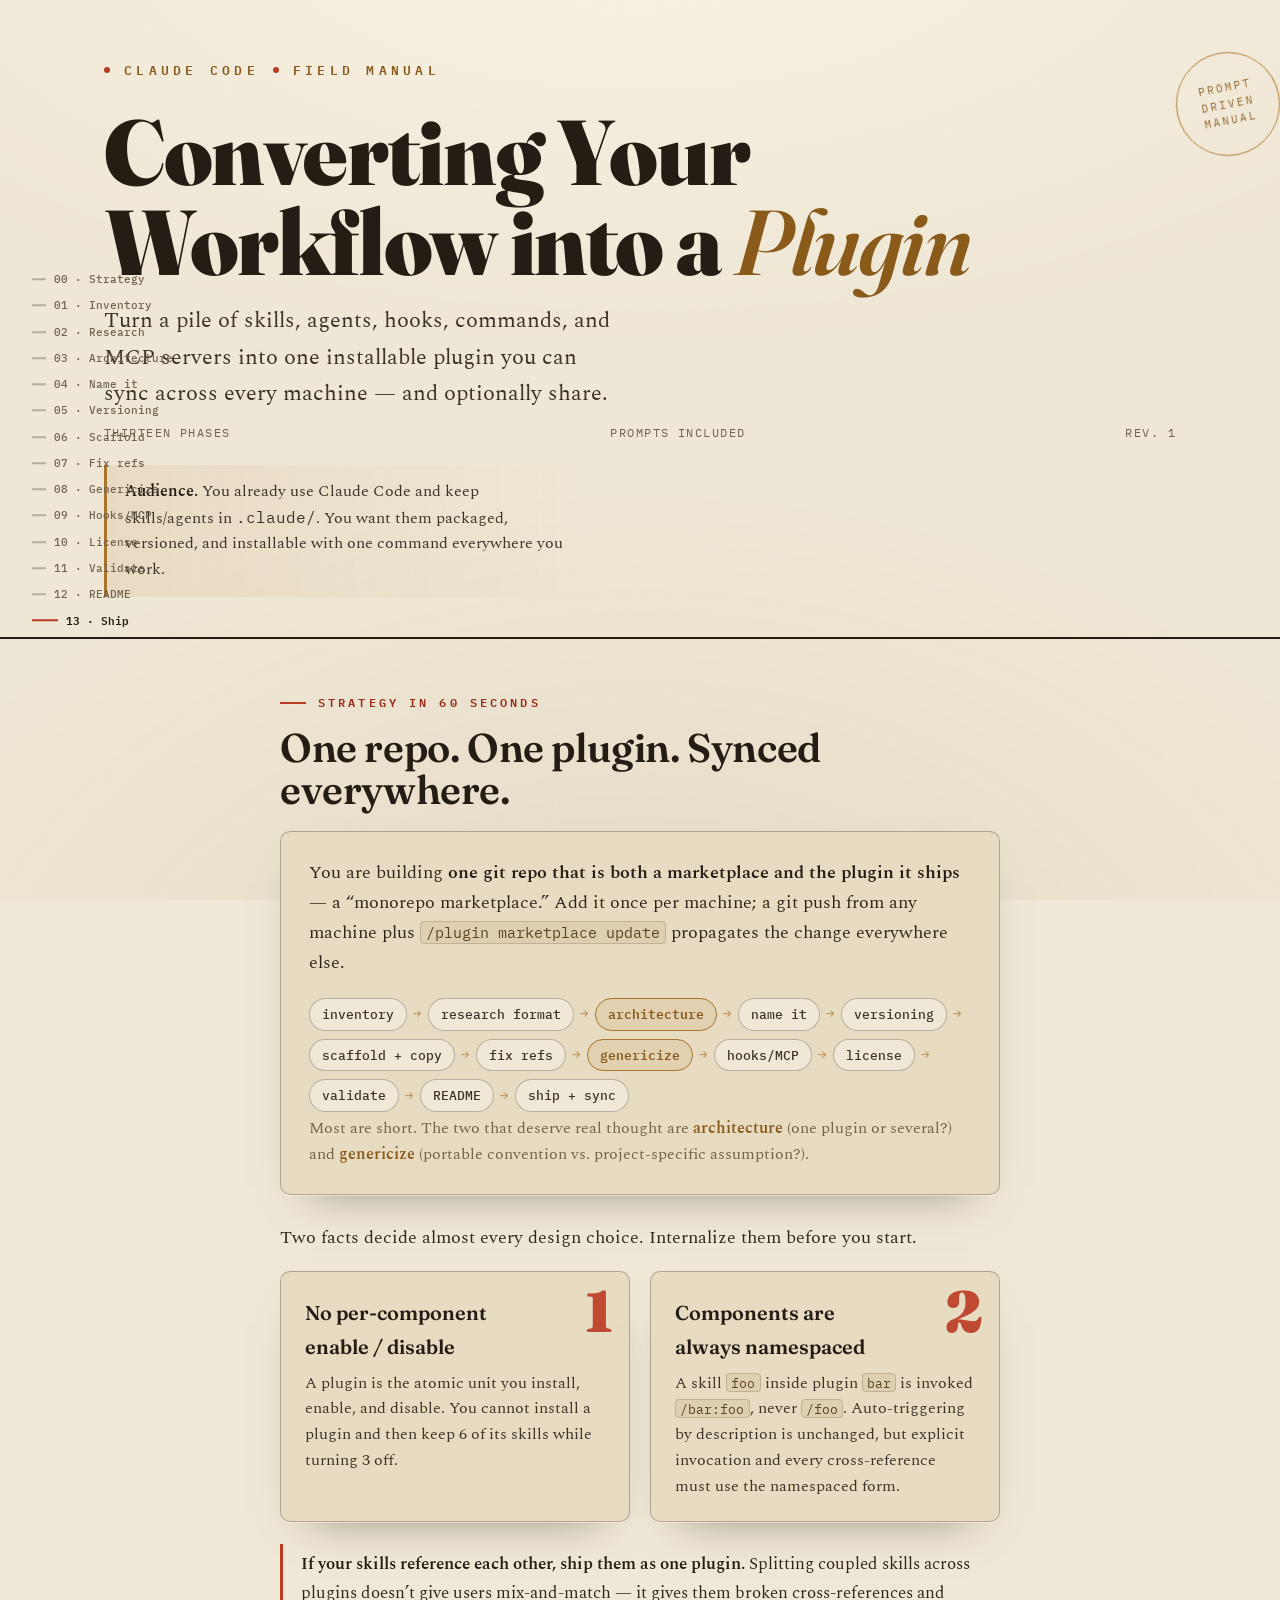
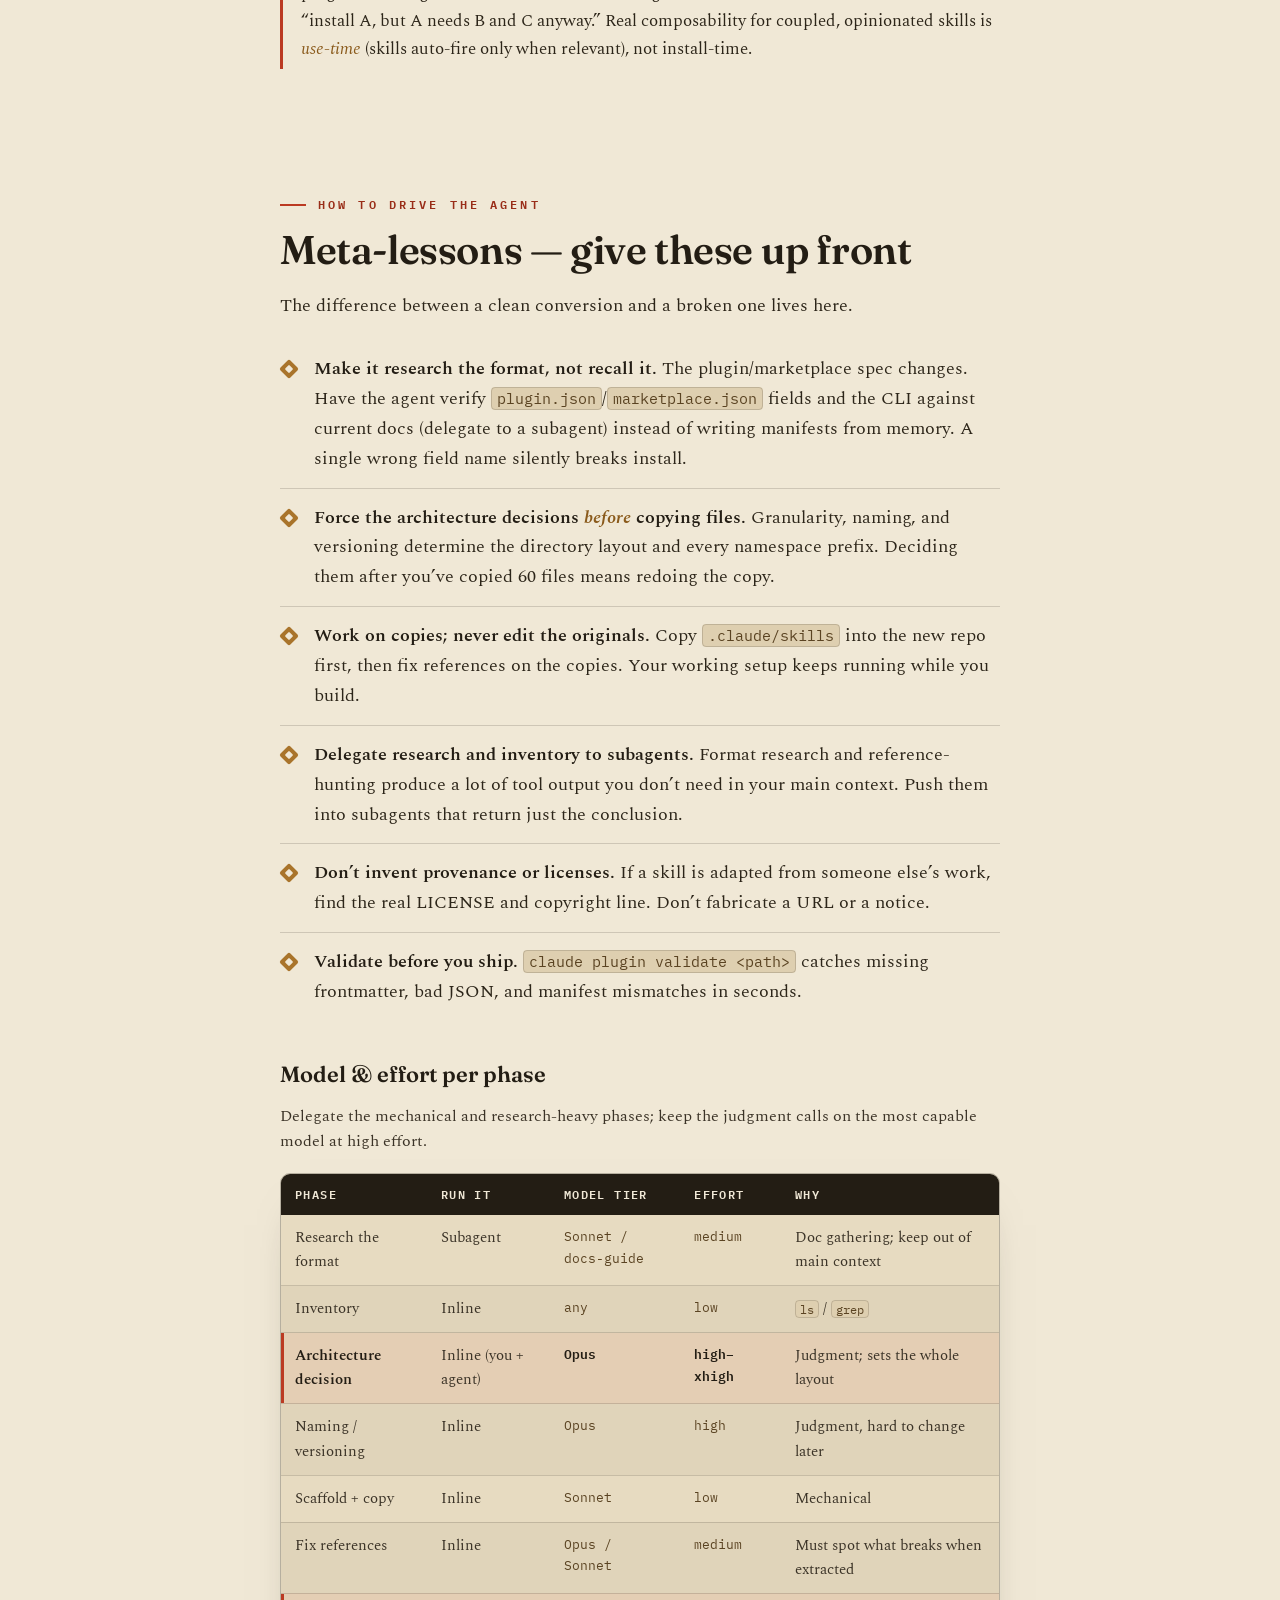
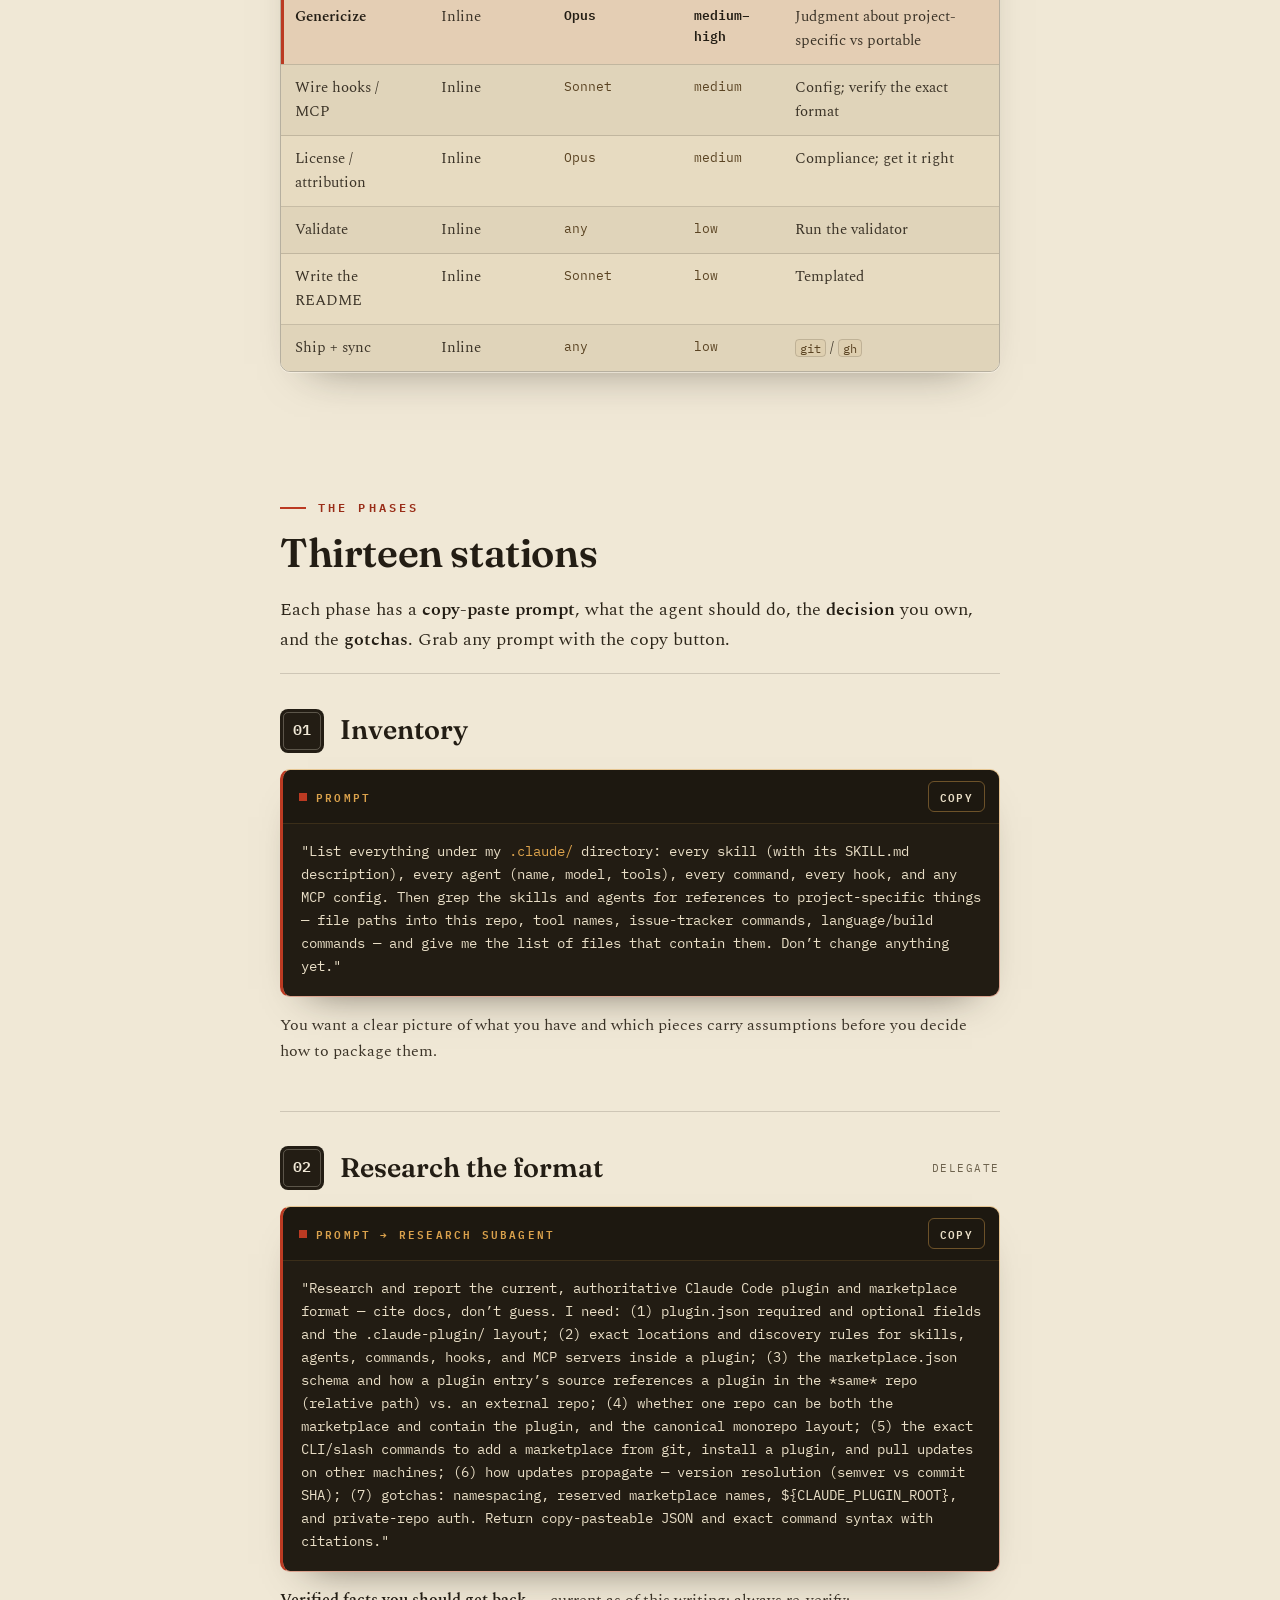
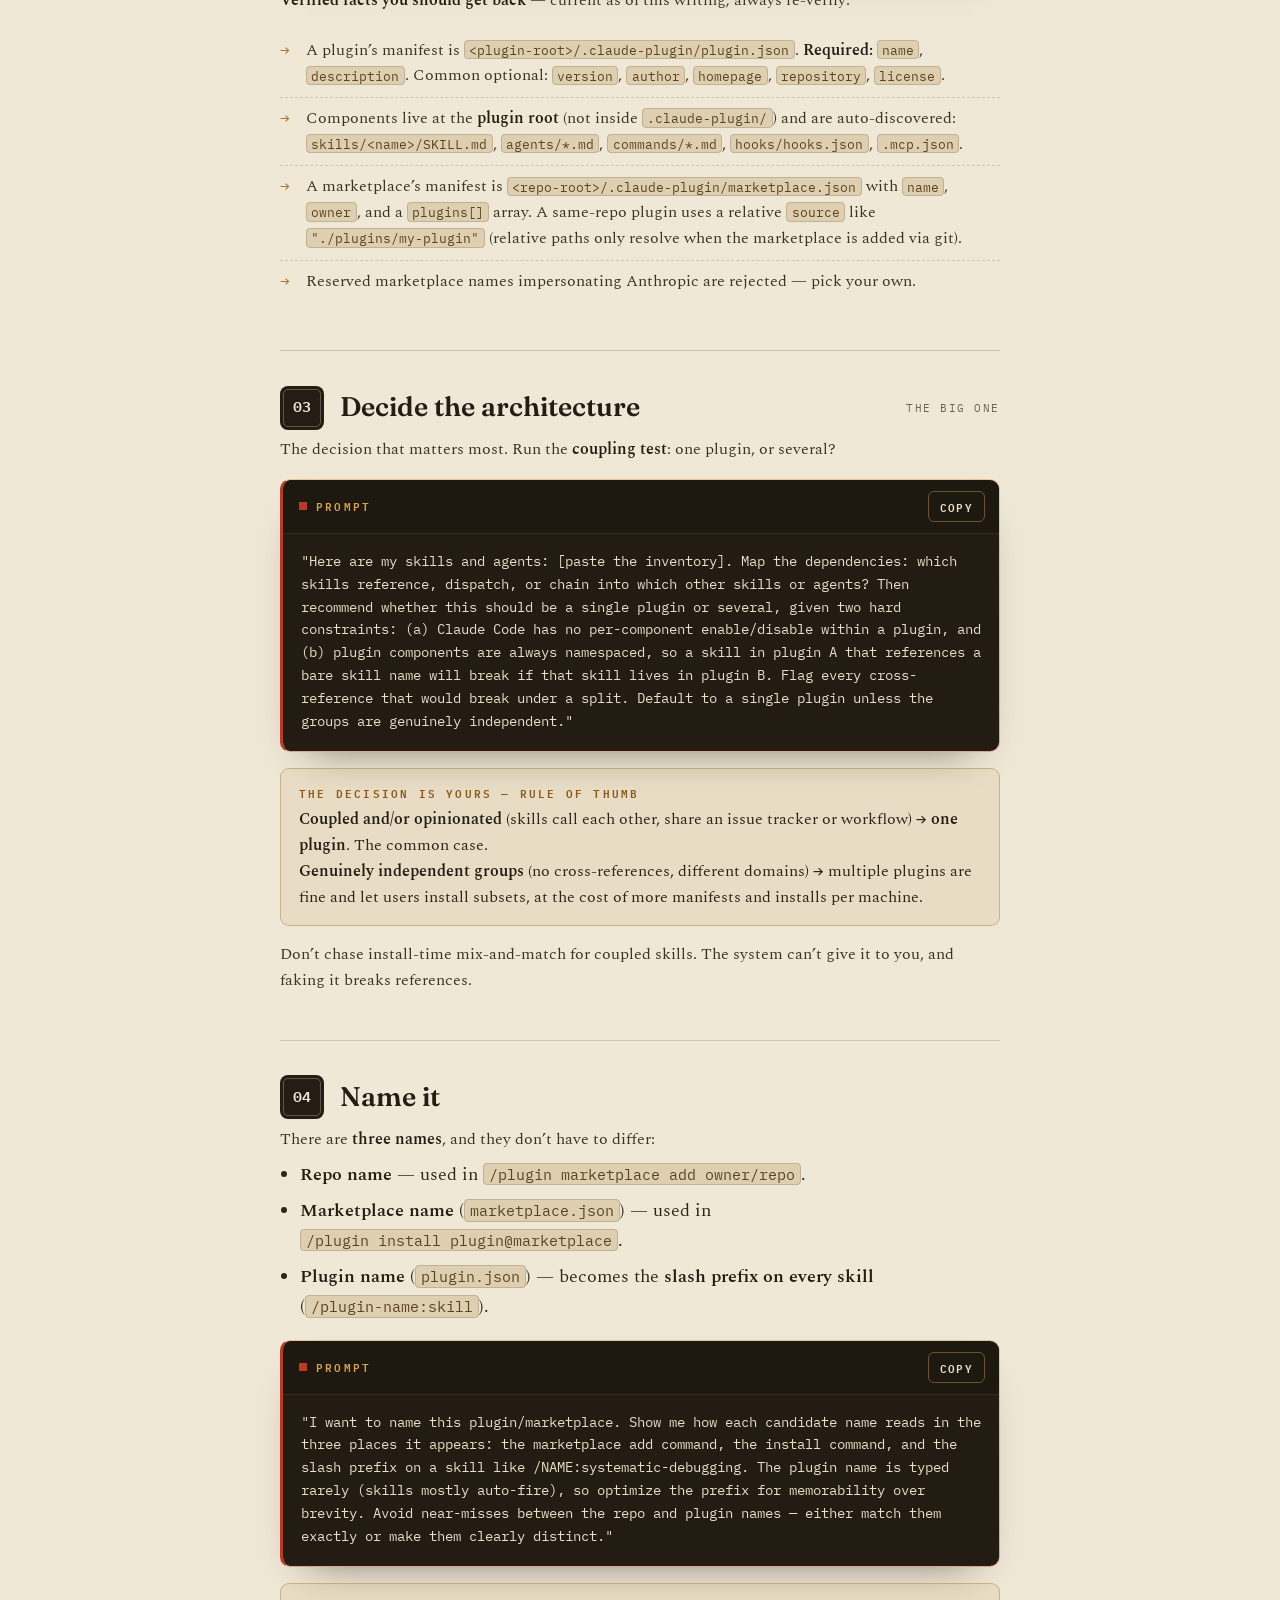
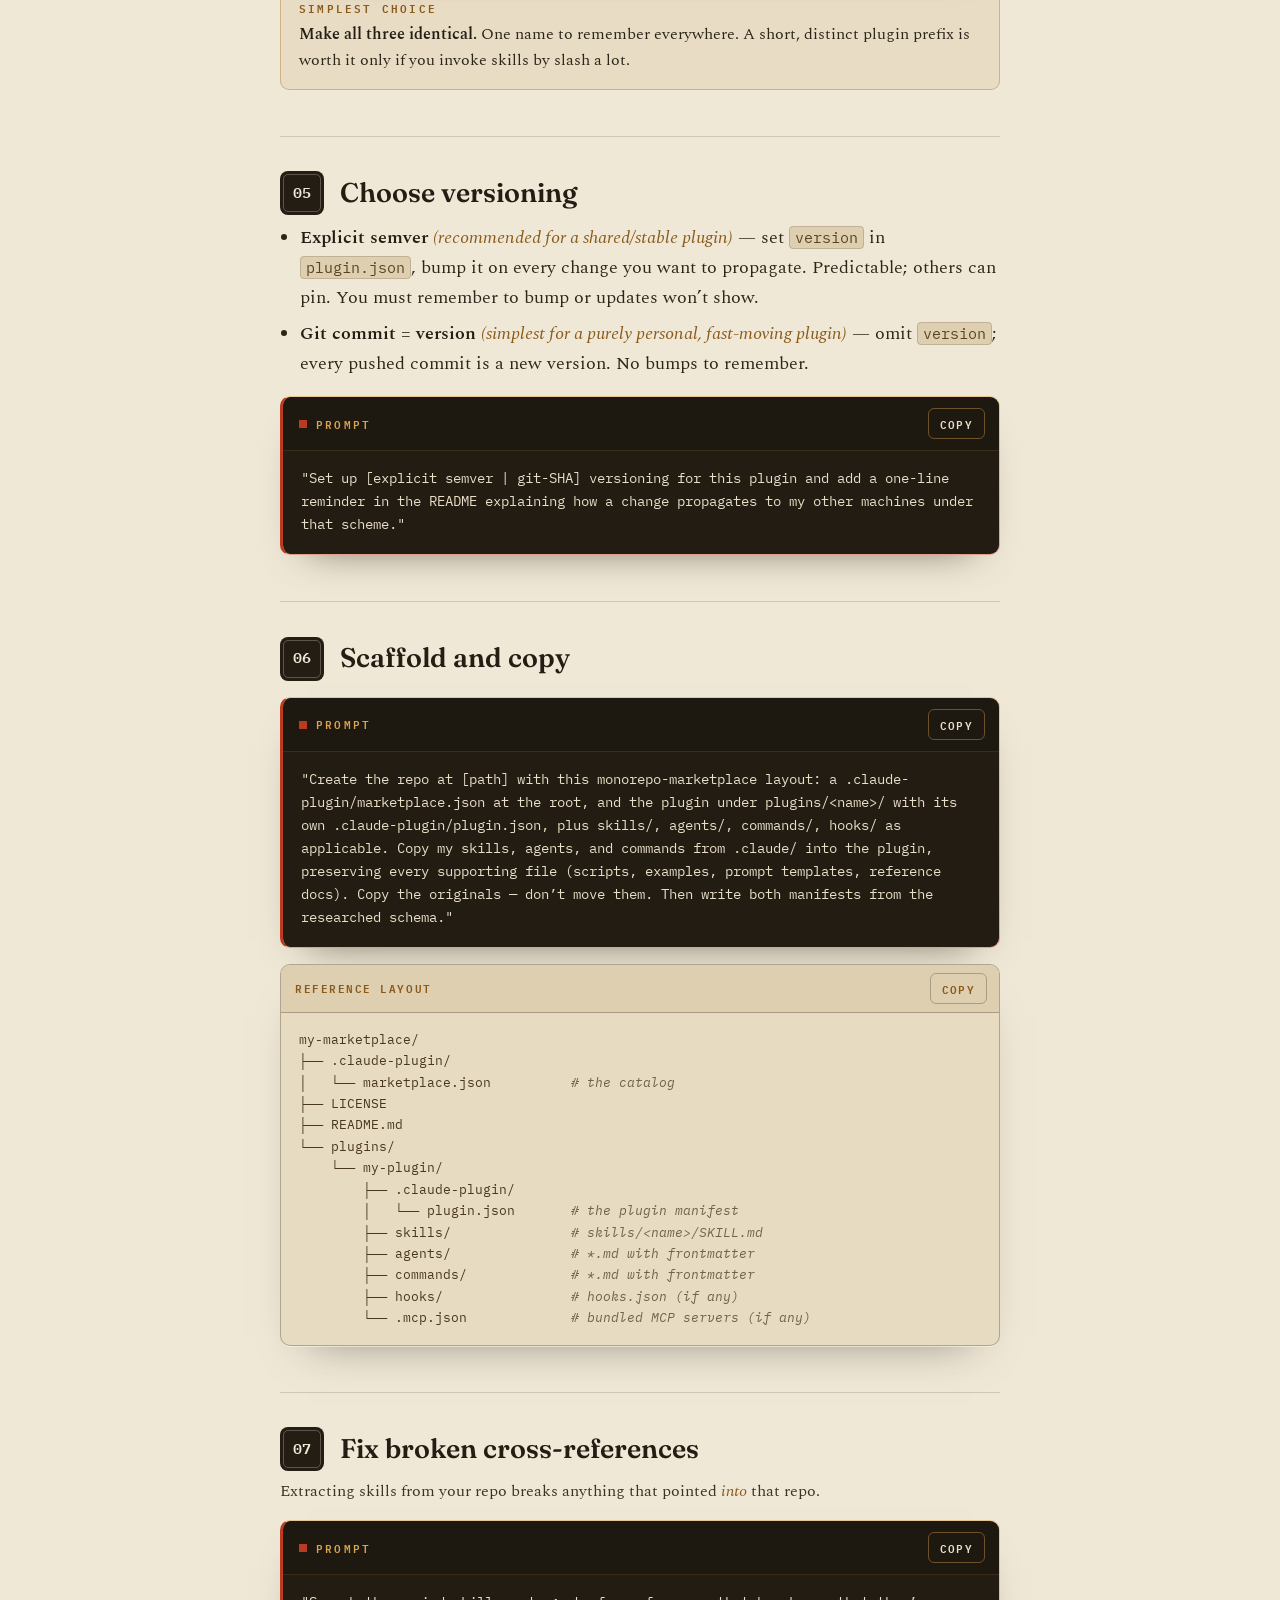
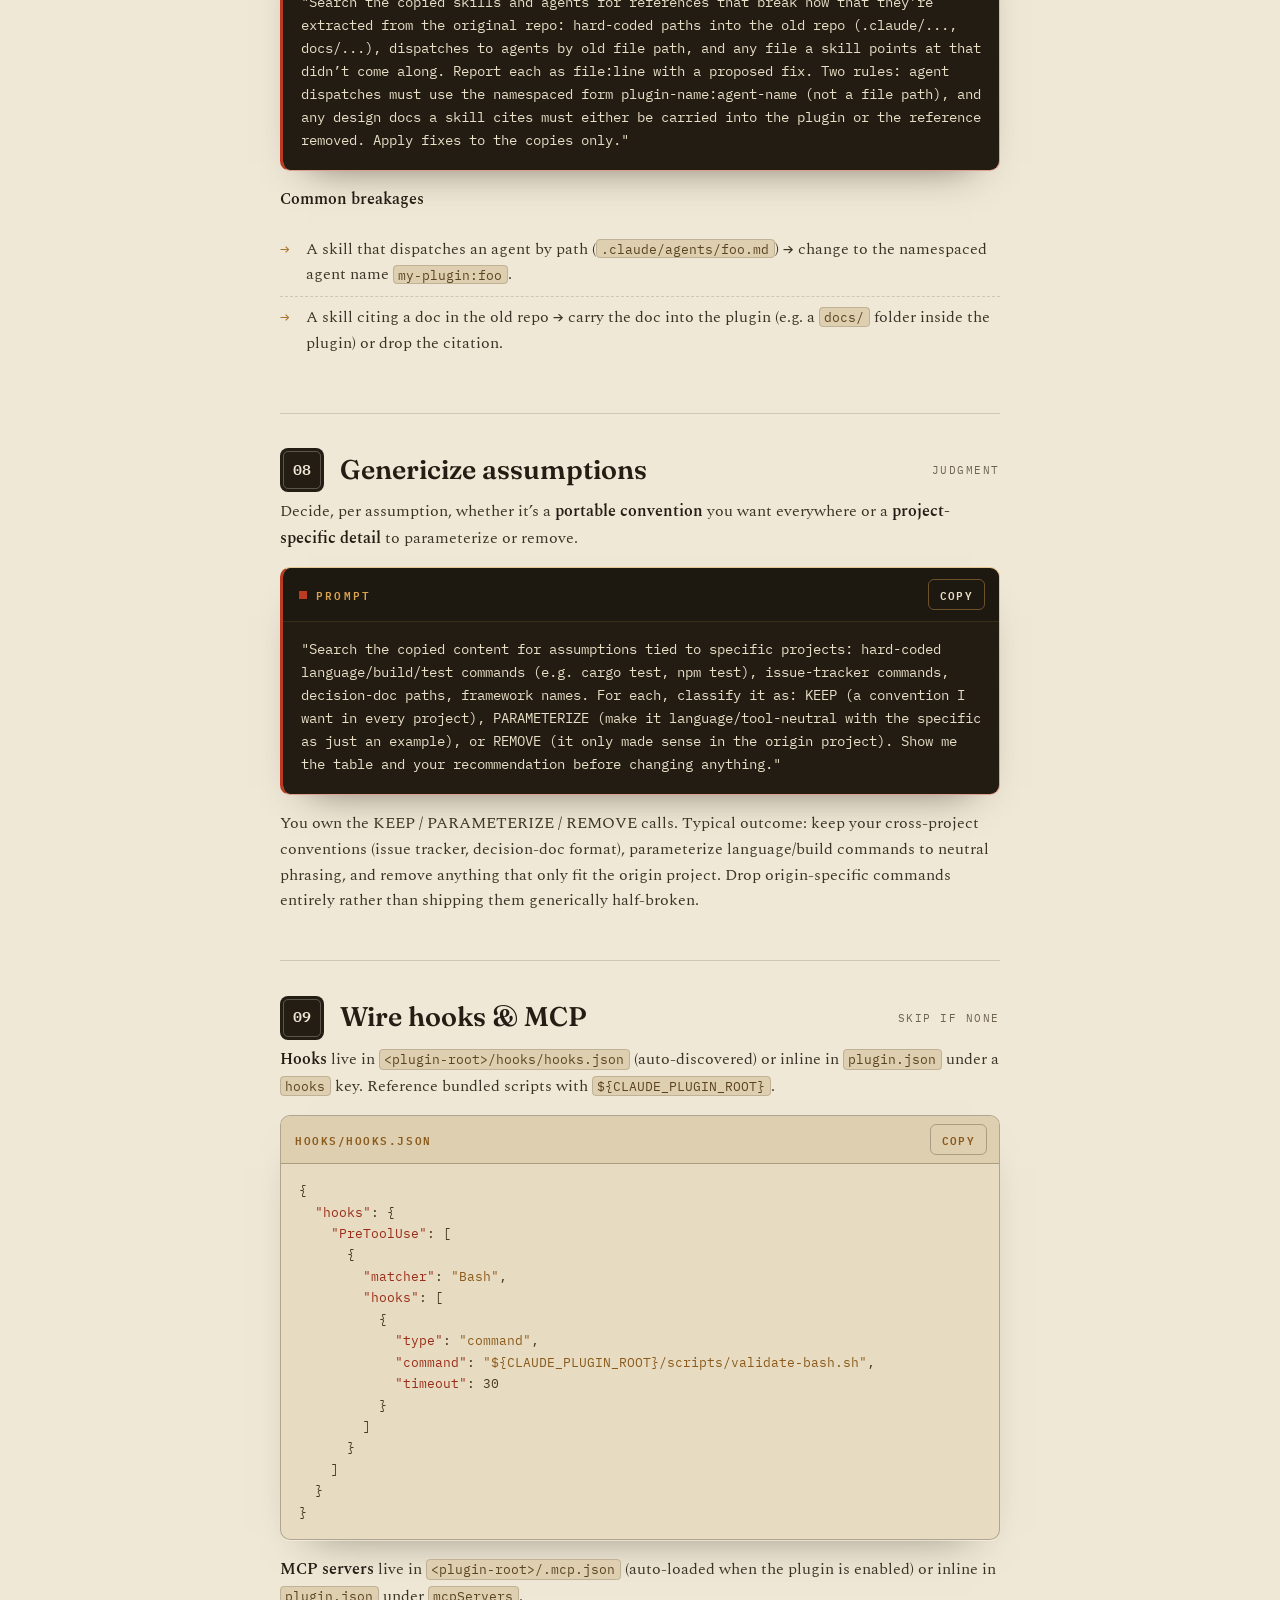
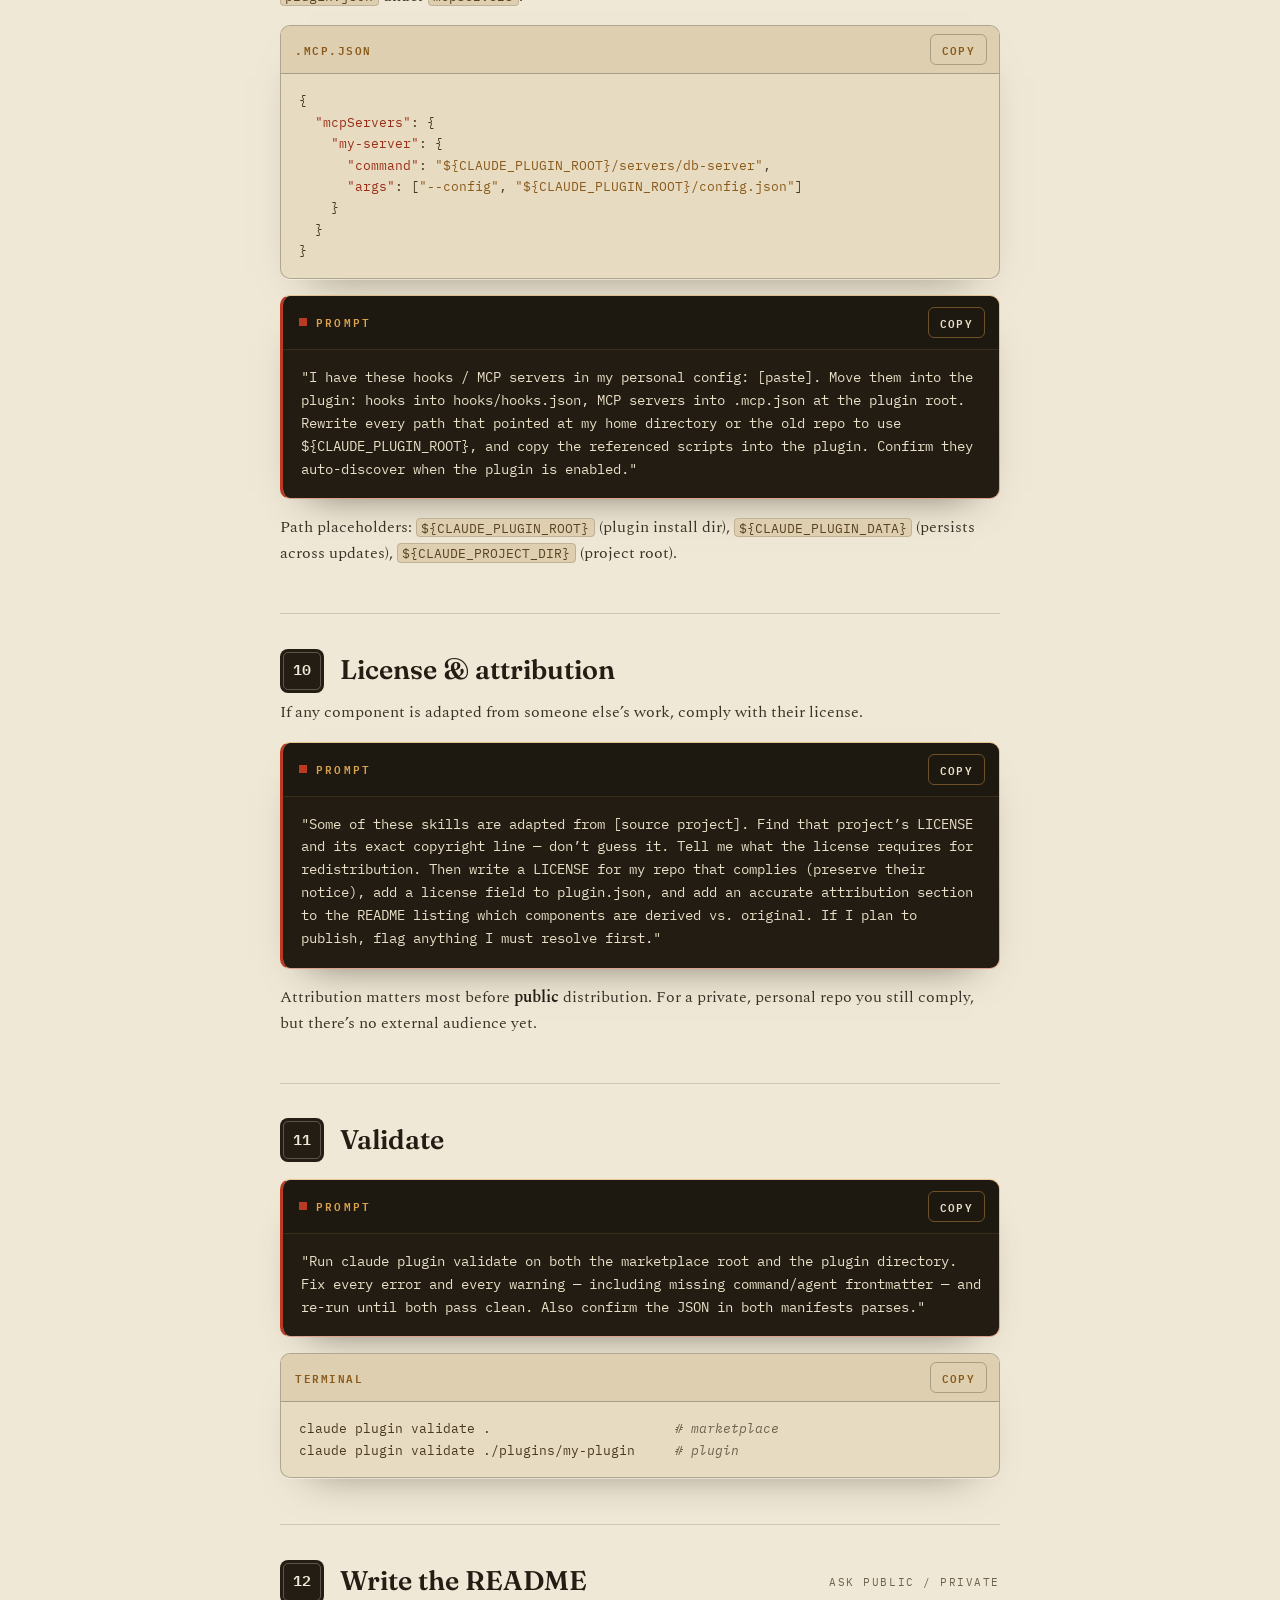
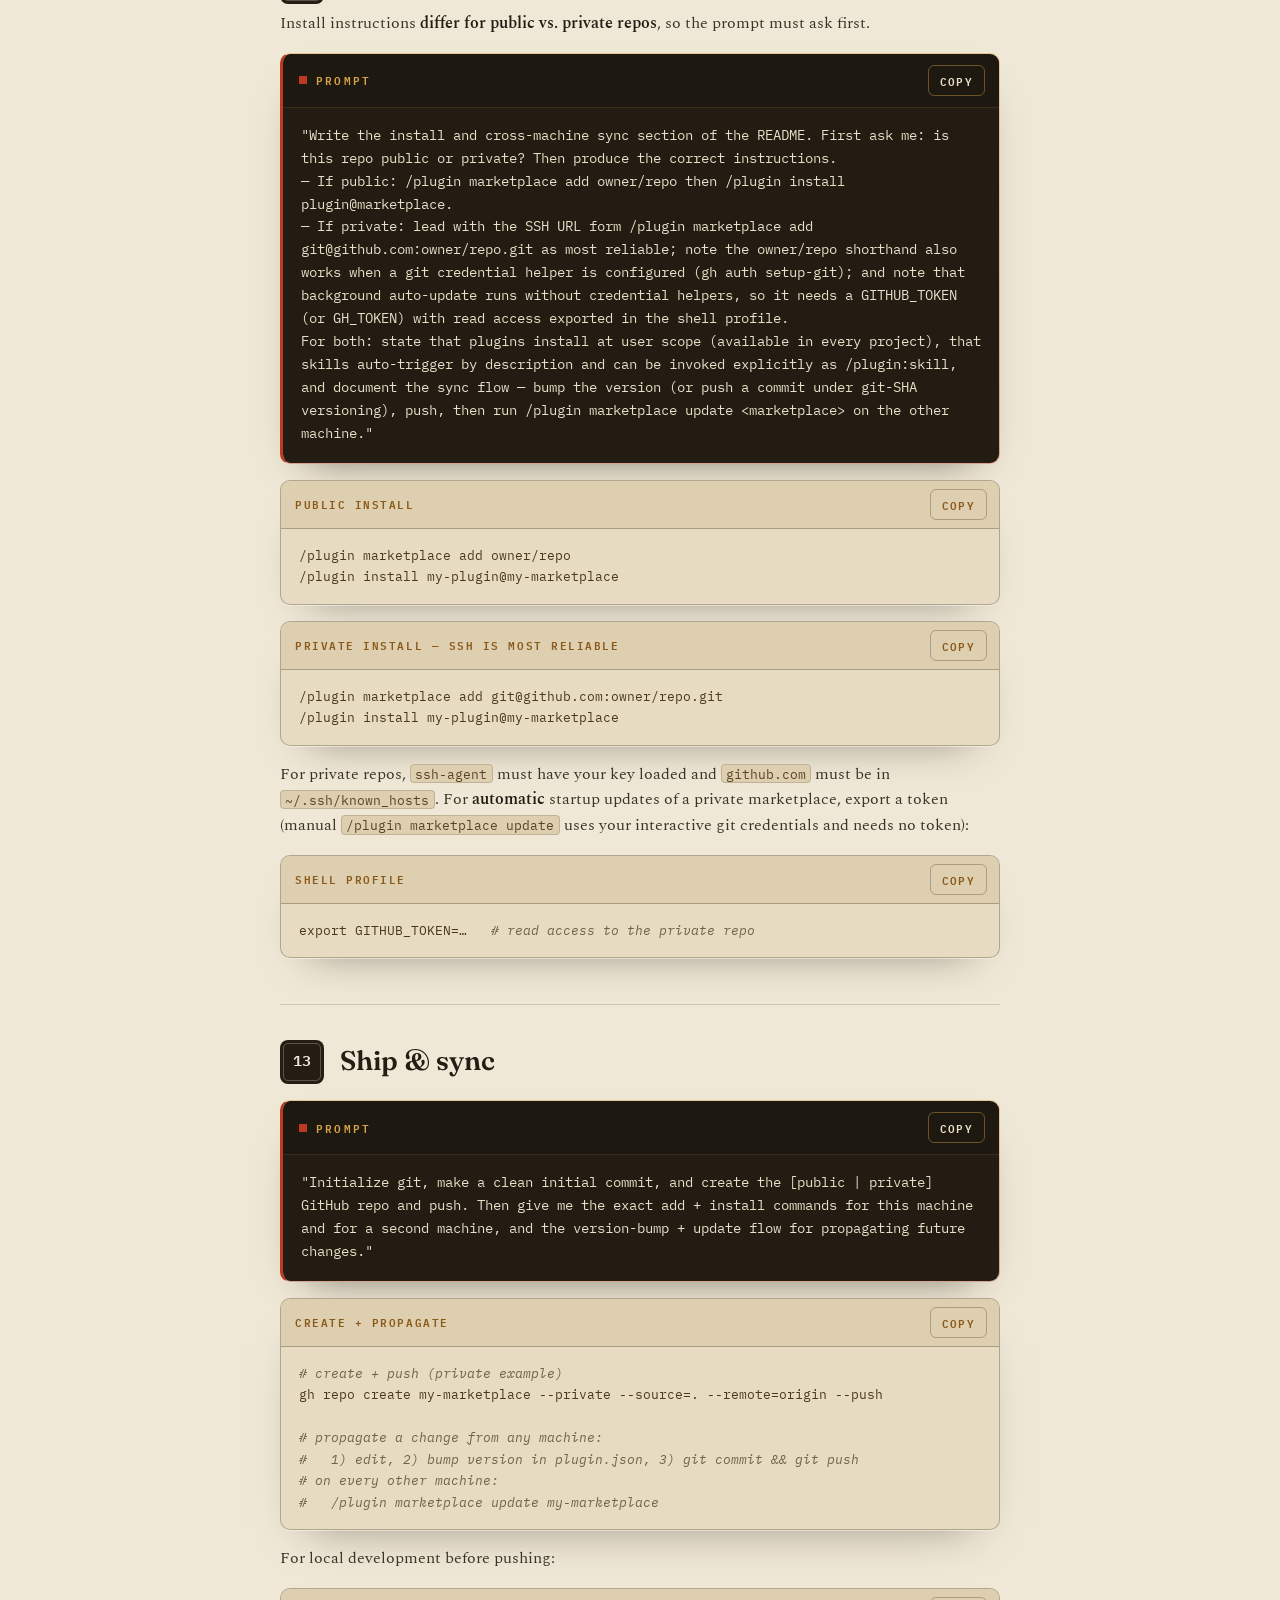
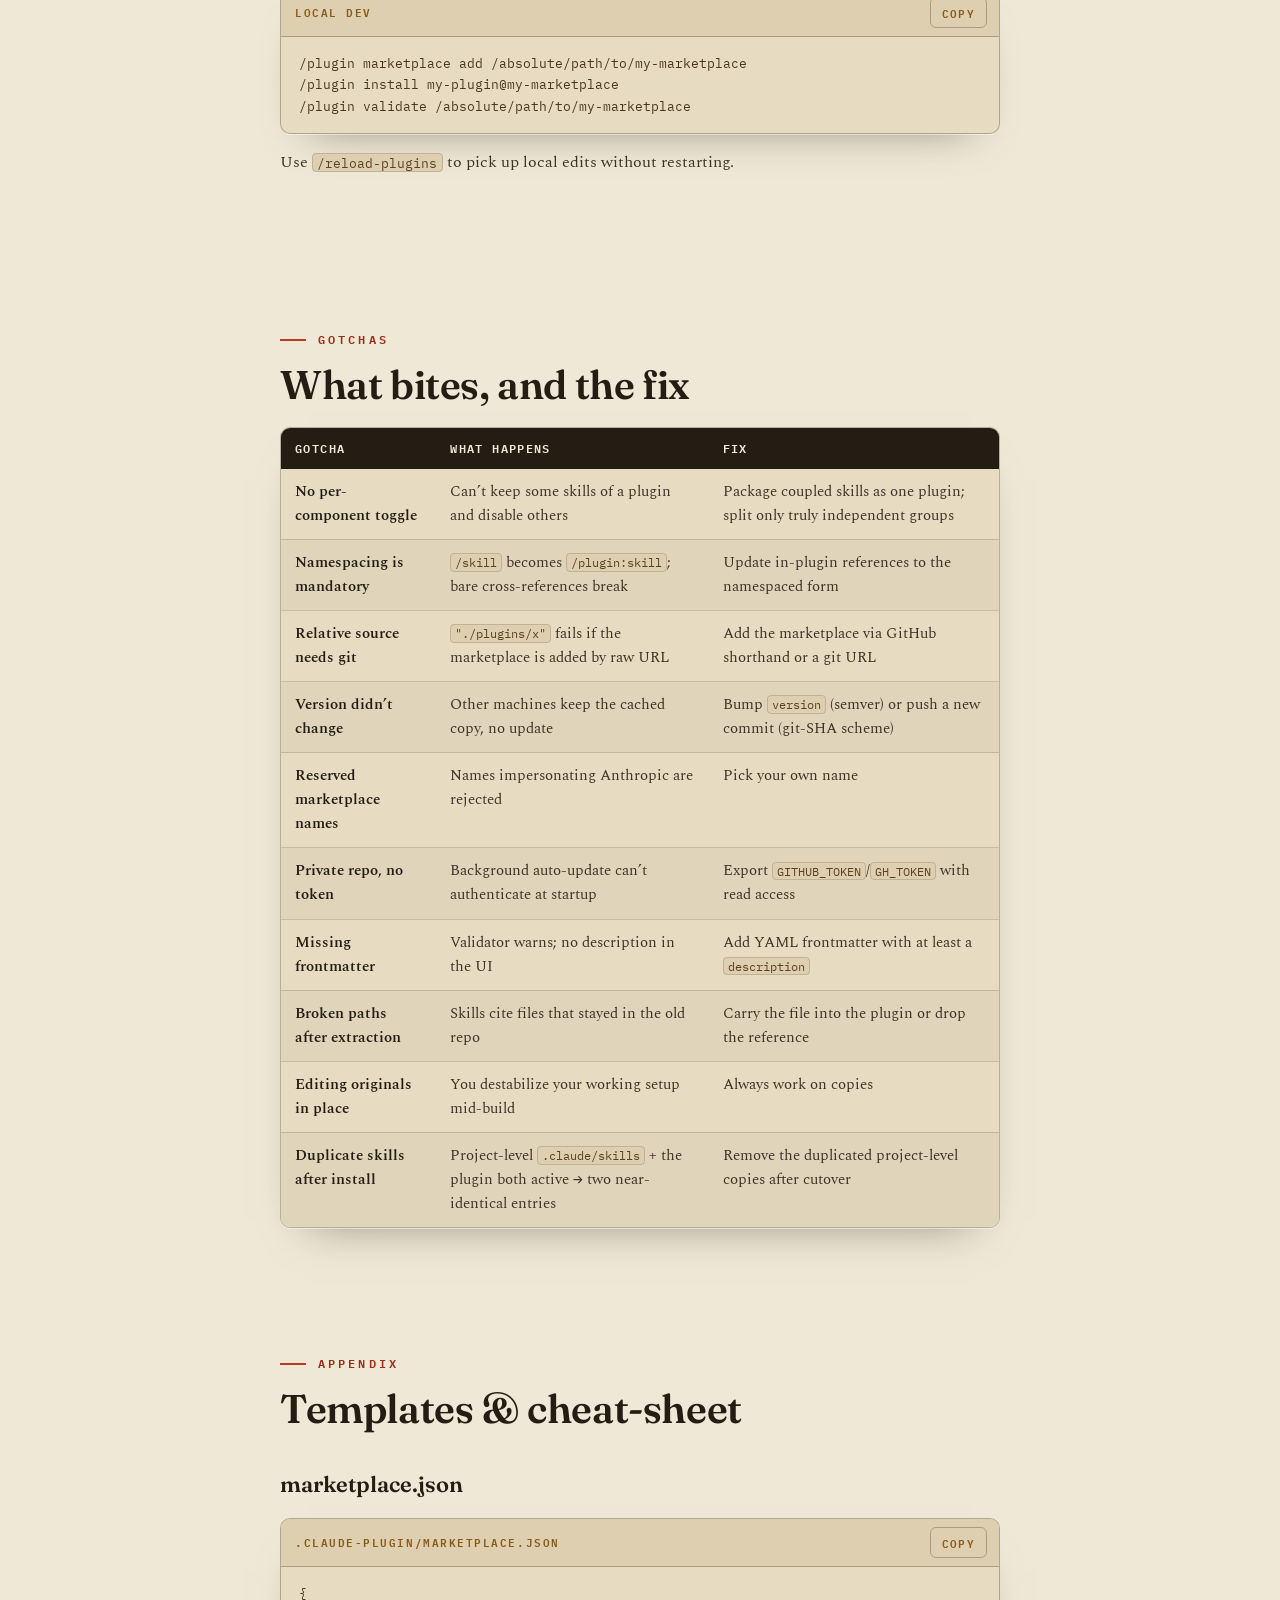
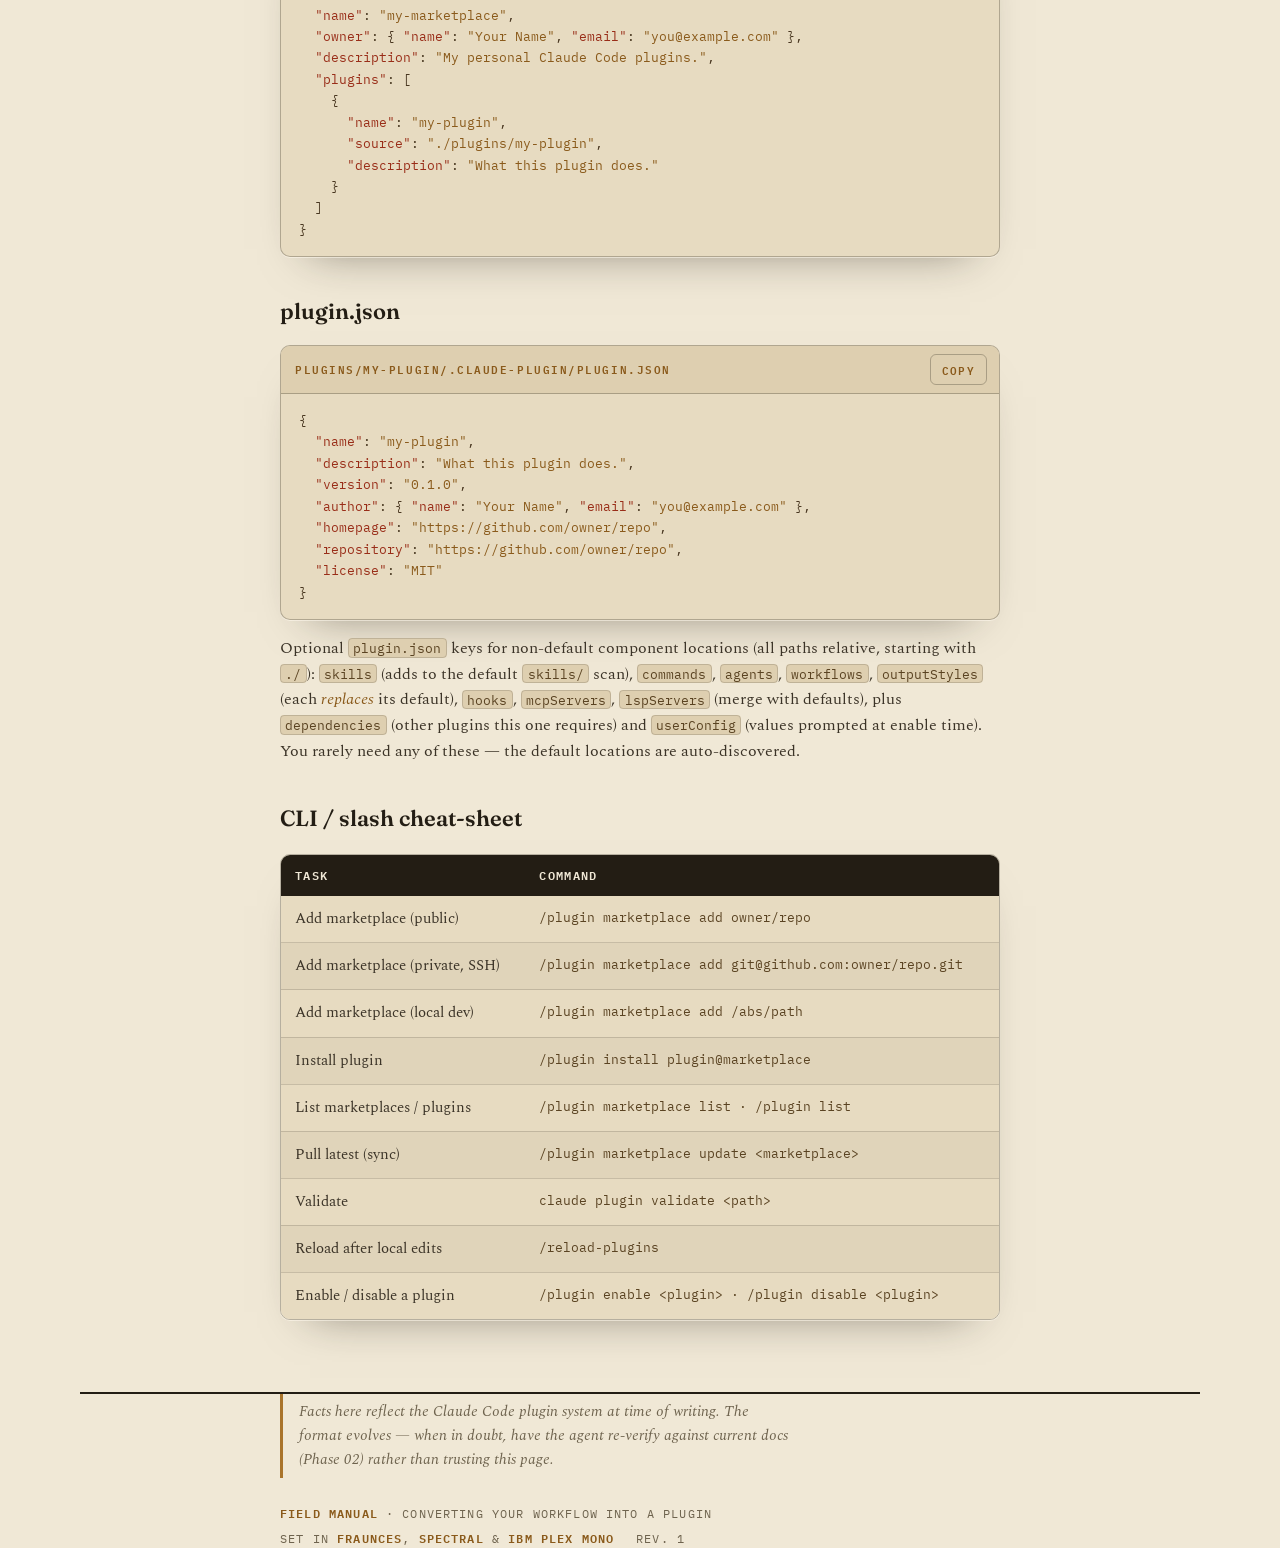
==== docs/guides/converting-your-workflow-to-a-plugin.html @ 69e956a5 "docs: add letterpress HTML edition of the plugin conversion guide" ====
<!DOCTYPE html>
<html lang="en">
<head>
<meta charset="utf-8">
<meta name="viewport" content="width=device-width, initial-scale=1">
<title>Converting Your Workflow into a Claude Code Plugin — Field Manual</title>
<link rel="icon" href="data:image/svg+xml,%3Csvg xmlns='http://www.w3.org/2000/svg' viewBox='0 0 100 100'%3E%3Ctext y='.9em' font-size='90'%3E%F0%9F%8E%A9%3C/text%3E%3C/svg%3E">
<link rel="preconnect" href="https://fonts.googleapis.com">
<link rel="preconnect" href="https://fonts.gstatic.com" crossorigin>
<link href="https://fonts.googleapis.com/css2?family=Fraunces:opsz,wght@9..144,400;9..144,600;9..144,900&family=IBM+Plex+Mono:wght@400;500;600&family=Spectral:wght@400;500;600&display=swap" rel="stylesheet">
<style>
  :root{
    --paper:#F0E8D6;
    --paper-2:#E7DBC1;
    --paper-3:#DECFB0;
    --ink:#231D14;
    --ink-2:#3B3327;
    --ink-body:#2C2519;
    --muted:#6E634E;
    --brass:#A9742B;
    --brass-deep:#8A5A1B;
    --verm:#BB3A22;
    --verm-deep:#992d18;
    --line:rgba(35,29,20,.16);
    --line-2:rgba(35,29,20,.28);
    --carbon:#221C13;
    --carbon-2:#2C251A;
    --carbon-ink:#E9DEC6;
    --carbon-brass:#DBA24C;
    --shadow:0 1px 0 rgba(255,250,238,.55), 0 22px 44px -30px rgba(35,29,20,.55);
    --maxw:1120px;
    --read:min(720px,100%);
  }

  *{box-sizing:border-box}
  html{scroll-behavior:smooth}
  body{
    margin:0;
    background:var(--paper);
    color:var(--ink-body);
    font-family:"Spectral",Georgia,serif;
    font-size:18px;
    line-height:1.66;
    -webkit-font-smoothing:antialiased;
    text-rendering:optimizeLegibility;
    overflow-x:hidden;
  }
  /* paper grain + vignette */
  body::before{
    content:"";position:fixed;inset:0;z-index:0;pointer-events:none;
    background-image:url("data:image/svg+xml,%3Csvg xmlns='http://www.w3.org/2000/svg' width='140' height='140'%3E%3Cfilter id='n'%3E%3CfeTurbulence type='fractalNoise' baseFrequency='.85' numOctaves='2' stitchTiles='stitch'/%3E%3CfeColorMatrix type='saturate' values='0'/%3E%3C/filter%3E%3Crect width='100%25' height='100%25' filter='url(%23n)' opacity='.5'/%3E%3C/svg%3E");
    opacity:.05;mix-blend-mode:multiply;
  }
  body::after{
    content:"";position:fixed;inset:0;z-index:0;pointer-events:none;
    background:radial-gradient(120% 80% at 50% -10%, rgba(255,251,240,.55), transparent 60%),
               radial-gradient(120% 120% at 50% 120%, rgba(120,90,40,.10), transparent 55%);
  }
  .wrap{position:relative;z-index:1}

  a{color:var(--brass-deep);text-decoration-thickness:1px;text-underline-offset:2px}
  a:hover{color:var(--verm-deep)}

  /* scroll progress */
  .progress{
    position:fixed;top:0;left:0;height:3px;width:100%;z-index:60;
    background:linear-gradient(90deg,var(--verm),var(--brass));
    transform:scaleX(0);transform-origin:0 50%;
  }

  code,kbd,samp{font-family:"IBM Plex Mono",ui-monospace,monospace}
  .mono{font-family:"IBM Plex Mono",monospace}

  /* inline code */
  p code,li code,td code,.note code,.phase-lead code,figcaption code{
    font-size:.82em;background:var(--paper-3);
    border:1px solid var(--line);border-radius:4px;padding:.06em .34em;
    color:#5a4322;white-space:nowrap;
  }

  /* ---------- layout shells ---------- */
  .shell{max-width:var(--maxw);margin:0 auto;padding:0 24px}
  .column{max-width:var(--read);margin-left:auto;margin-right:auto}

  /* ---------- masthead ---------- */
  header.mast{
    padding:60px 0 40px;
    border-bottom:2px solid var(--ink);
    position:relative;
  }
  .kicker{
    font-family:"IBM Plex Mono",monospace;font-weight:600;
    font-size:12.5px;letter-spacing:.34em;text-transform:uppercase;
    color:var(--brass-deep);
    display:flex;gap:14px;align-items:center;flex-wrap:wrap;
  }
  .kicker .dot{width:6px;height:6px;background:var(--verm);border-radius:50%;display:inline-block}
  .rule-row{display:flex;justify-content:space-between;gap:16px;align-items:baseline;
    font-family:"IBM Plex Mono",monospace;font-size:12px;letter-spacing:.12em;
    text-transform:uppercase;color:var(--muted);margin-top:10px}
  h1.title{
    font-family:"Fraunces",serif;font-optical-sizing:auto;
    font-weight:900;line-height:.98;letter-spacing:-.015em;
    font-size:clamp(42px,8.2vw,92px);
    margin:.28em 0 .18em;color:var(--ink);
    max-width:16ch;
  }
  h1.title em{font-style:italic;font-weight:600;color:var(--brass-deep)}
  .dek{font-size:clamp(18px,2.4vw,22px);max-width:46ch;color:var(--ink-2);margin:0 0 4px}
  .audience{
    margin-top:22px;padding:14px 18px;border-left:3px solid var(--brass);
    background:linear-gradient(90deg,rgba(169,116,43,.10),transparent);
    font-size:15.5px;color:var(--ink-2);max-width:60ch;
  }
  .stamp{
    position:absolute;top:52px;right:0;
    font-family:"IBM Plex Mono",monospace;font-size:11px;letter-spacing:.18em;
    text-transform:uppercase;color:var(--brass-deep);
    border:1.5px solid var(--brass);border-radius:50%;
    width:104px;height:104px;display:grid;place-content:center;text-align:center;
    transform:rotate(-11deg);opacity:.9;line-height:1.5;padding:8px;
  }
  @media(max-width:720px){.stamp{display:none}}

  /* ---------- section headings ---------- */
  .sec{padding:54px 0}
  .sec-tag{
    font-family:"IBM Plex Mono",monospace;font-weight:600;font-size:12px;
    letter-spacing:.26em;text-transform:uppercase;color:var(--verm-deep);
    display:flex;align-items:center;gap:12px;margin-bottom:14px;
  }
  .sec-tag::before{content:"";width:26px;height:2px;background:var(--verm)}
  h2{
    font-family:"Fraunces",serif;font-optical-sizing:auto;font-weight:600;
    font-size:clamp(28px,4.4vw,40px);line-height:1.06;letter-spacing:-.01em;
    color:var(--ink);margin:0 0 .5em;
  }
  h3{font-family:"Fraunces",serif;font-weight:600;font-size:22px;color:var(--ink);margin:1.6em 0 .5em}
  p{margin:0 0 1.05em}
  strong{color:var(--ink);font-weight:600}
  em{color:var(--brass-deep)}

  /* ---------- strategy panel + pipeline ---------- */
  .panel{
    background:var(--paper-2);border:1px solid var(--line-2);
    border-radius:10px;padding:26px 28px;box-shadow:var(--shadow);
  }
  .pipeline{
    display:flex;flex-wrap:wrap;gap:8px 6px;align-items:center;
    margin:20px 0 4px;
  }
  .pipeline .chip{
    font-family:"IBM Plex Mono",monospace;font-size:12.5px;font-weight:500;
    background:var(--paper);border:1px solid var(--line-2);border-radius:999px;
    padding:5px 12px;color:var(--ink-2);white-space:nowrap;
  }
  .pipeline .chip.key{border-color:var(--brass);color:var(--brass-deep);background:rgba(169,116,43,.10);font-weight:600}
  .pipeline .arr{color:var(--brass);font-size:13px;opacity:.7}

  /* ---------- two facts ---------- */
  .facts{display:grid;grid-template-columns:1fr 1fr;gap:20px;margin:6px 0 4px}
  @media(max-width:680px){.facts{grid-template-columns:1fr}}
  .fact{
    position:relative;background:var(--paper-2);border:1px solid var(--line-2);
    border-radius:10px;padding:24px 24px 22px;box-shadow:var(--shadow);
    overflow:hidden;
  }
  .fact .n{
    font-family:"Fraunces",serif;font-weight:900;font-size:58px;line-height:1;
    color:var(--verm);opacity:.9;
    position:absolute;top:10px;right:16px;
  }
  .fact h4{font-family:"Fraunces",serif;font-weight:600;font-size:20px;margin:0 0 .4em;color:var(--ink);max-width:16ch}
  .fact p{font-size:15.5px;margin:0;color:var(--ink-2)}

  .consequence{
    margin-top:22px;border-left:3px solid var(--verm);padding:6px 0 6px 18px;
    font-size:17px;
  }

  /* ---------- meta-lessons list ---------- */
  ul.lessons{list-style:none;margin:0;padding:0}
  ul.lessons li{position:relative;padding:14px 0 14px 34px;border-bottom:1px solid var(--line)}
  ul.lessons li:last-child{border-bottom:0}
  ul.lessons li::before{
    content:"";position:absolute;left:2px;top:22px;width:14px;height:14px;
    background:var(--brass);border-radius:2px;transform:rotate(45deg);
  }
  ul.lessons li::after{
    content:"";position:absolute;left:6px;top:26px;width:6px;height:6px;
    background:var(--paper);border-radius:1px;transform:rotate(45deg);
  }

  /* ---------- tables ---------- */
  .tablewrap{overflow-x:auto;margin:18px 0;border:1px solid var(--line-2);border-radius:10px;box-shadow:var(--shadow)}
  table{border-collapse:collapse;width:100%;min-width:520px;background:var(--paper-2);font-size:14.5px}
  thead th{
    font-family:"IBM Plex Mono",monospace;font-weight:600;font-size:11.5px;
    letter-spacing:.12em;text-transform:uppercase;text-align:left;
    color:var(--paper);background:var(--ink);padding:11px 14px;
  }
  tbody td{padding:11px 14px;border-bottom:1px solid var(--line);vertical-align:top;color:var(--ink-2)}
  tbody tr:last-child td{border-bottom:0}
  tbody tr:nth-child(even){background:rgba(35,29,20,.035)}
  tr.hot td{background:rgba(187,58,34,.08)}
  tr.hot td:first-child{box-shadow:inset 3px 0 0 var(--verm)}
  td.mono,.mono-col{font-family:"IBM Plex Mono",monospace;font-size:13px;color:#5a4322}

  /* ---------- phases ---------- */
  .phase{
    position:relative;padding:34px 0 30px;border-top:1px solid var(--line);
  }
  .phase:first-of-type{border-top:0}
  .phase-head{display:flex;align-items:center;gap:16px;margin-bottom:6px}
  .phase-num{
    font-family:"IBM Plex Mono",monospace;font-weight:600;font-size:15px;
    color:var(--paper);background:var(--ink);
    width:44px;height:44px;flex:none;border-radius:8px;
    display:grid;place-content:center;position:relative;
  }
  .phase-num::after{content:"";position:absolute;inset:3px;border:1px solid rgba(240,232,214,.28);border-radius:5px}
  .phase-head h3{margin:0;font-size:clamp(21px,3vw,27px)}
  .phase-lead{font-size:16px;color:var(--ink-2);margin:.2em 0 .2em}
  .tiny{font-family:"IBM Plex Mono",monospace;font-size:11px;letter-spacing:.14em;text-transform:uppercase;color:var(--muted);margin-left:auto;flex:none}

  /* prompt card (carbon copy) */
  .prompt{
    background:
      linear-gradient(var(--carbon),var(--carbon)) padding-box,
      linear-gradient(180deg,rgba(219,162,76,.5),rgba(187,58,34,.4)) border-box;
    border:1px solid transparent;border-left:3px solid var(--verm);
    border-radius:10px;margin:16px 0;overflow:hidden;
    box-shadow:0 20px 40px -28px rgba(35,29,20,.7);
  }
  .prompt-top{
    display:flex;align-items:center;justify-content:space-between;gap:12px;
    padding:11px 14px 11px 16px;background:rgba(0,0,0,.16);
    border-bottom:1px solid rgba(219,162,76,.16);
  }
  .prompt-tag{
    font-family:"IBM Plex Mono",monospace;font-weight:600;font-size:11px;
    letter-spacing:.2em;text-transform:uppercase;color:var(--carbon-brass);
    display:flex;align-items:center;gap:9px;
  }
  .prompt-tag .sq{width:8px;height:8px;background:var(--verm);display:inline-block}
  .prompt-body{
    font-family:"IBM Plex Mono",monospace;font-size:13.5px;line-height:1.7;
    color:var(--carbon-ink);margin:0;padding:16px 18px 18px;white-space:pre-wrap;
  }
  .prompt-body .ph{color:var(--carbon-brass)}

  .copy{
    font-family:"IBM Plex Mono",monospace;font-size:11px;font-weight:600;
    letter-spacing:.12em;text-transform:uppercase;cursor:pointer;
    color:var(--carbon-ink);background:transparent;
    border:1px solid rgba(219,162,76,.42);border-radius:6px;padding:5px 11px;
    transition:background .15s,color .15s,border-color .15s;white-space:nowrap;
  }
  .copy:hover{background:var(--carbon-brass);color:var(--carbon);border-color:var(--carbon-brass)}
  .copy.done{background:#5b7d4f;border-color:#5b7d4f;color:#f2f7ee}

  /* light code panels */
  figure.code{margin:16px 0;border:1px solid var(--line-2);border-radius:10px;overflow:hidden;background:var(--paper-2);box-shadow:var(--shadow)}
  figure.code figcaption{
    display:flex;align-items:center;justify-content:space-between;gap:12px;
    padding:8px 12px 8px 14px;background:var(--paper-3);border-bottom:1px solid var(--line-2);
    font-family:"IBM Plex Mono",monospace;font-size:11px;letter-spacing:.14em;
    text-transform:uppercase;color:var(--brass-deep);font-weight:600;
  }
  figure.code .copy{color:var(--brass-deep);border-color:var(--line-2)}
  figure.code .copy:hover{background:var(--brass);color:var(--paper);border-color:var(--brass)}
  figure.code pre{
    margin:0;padding:16px 18px;overflow-x:auto;
    font-family:"IBM Plex Mono",monospace;font-size:13px;line-height:1.65;color:#493721;
  }
  figure.code pre .c{color:var(--muted);font-style:italic}
  figure.code pre .k{color:var(--verm-deep)}
  figure.code pre .s{color:var(--brass-deep)}

  /* decision + note callouts */
  .decision{
    background:rgba(169,116,43,.10);border:1px solid rgba(169,116,43,.4);
    border-radius:9px;padding:15px 18px;margin:16px 0;font-size:15.5px;
  }
  .decision .lab{font-family:"IBM Plex Mono",monospace;font-weight:600;font-size:11px;letter-spacing:.2em;text-transform:uppercase;color:var(--brass-deep);display:block;margin-bottom:5px}
  .note{font-size:15.5px;color:var(--ink-2)}
  .note .lab{font-weight:600;color:var(--ink)}
  ul.plain{padding-left:1.1em;margin:.4em 0 1em}
  ul.plain li{margin:.35em 0}

  /* facts-list (verified facts / breakages) */
  ul.ticks{list-style:none;margin:.4em 0 1em;padding:0}
  ul.ticks li{position:relative;padding:8px 0 8px 26px;font-size:15.5px;color:var(--ink-2);border-bottom:1px dashed var(--line)}
  ul.ticks li:last-child{border-bottom:0}
  ul.ticks li::before{content:"→";position:absolute;left:0;top:8px;color:var(--brass);font-family:"IBM Plex Mono",monospace}

  /* phase index rail */
  nav.rail{
    position:fixed;top:50%;left:24px;transform:translateY(-50%);z-index:40;
    display:none;flex-direction:column;gap:2px;
  }
  @media(min-width:1280px){nav.rail{display:flex}}
  nav.rail a{
    font-family:"IBM Plex Mono",monospace;font-size:11px;font-weight:500;
    color:var(--muted);text-decoration:none;padding:3px 8px;border-radius:5px;
    display:flex;align-items:center;gap:8px;transition:color .15s,background .15s;
  }
  nav.rail a .bar{width:14px;height:2px;background:var(--line-2);transition:width .2s,background .2s}
  nav.rail a:hover{color:var(--brass-deep)}
  nav.rail a.active{color:var(--ink);font-weight:600}
  nav.rail a.active .bar{width:26px;background:var(--verm)}

  /* footer */
  footer{border-top:2px solid var(--ink);margin-top:40px;padding:34px 0 60px}
  .caveat{
    font-size:14.5px;color:var(--muted);border-left:3px solid var(--brass);
    padding:6px 0 6px 16px;max-width:64ch;font-style:italic;
  }
  .colophon{
    margin-top:26px;font-family:"IBM Plex Mono",monospace;font-size:11.5px;
    letter-spacing:.1em;text-transform:uppercase;color:var(--muted);
    display:flex;flex-wrap:wrap;gap:6px 22px;
  }
  .colophon b{color:var(--brass-deep);font-weight:600}

  .reveal{opacity:0;transform:translateY(16px);transition:opacity .7s ease,transform .7s ease}
  .reveal.in{opacity:1;transform:none}
  @media(prefers-reduced-motion:reduce){.reveal{opacity:1;transform:none;transition:none}html{scroll-behavior:auto}}
</style>
</head>
<body>
<div class="progress" aria-hidden="true"></div>

<nav class="rail" aria-label="Phase index">
  <a href="#strategy"><span class="bar"></span>00 · Strategy</a>
  <a href="#phase-1"><span class="bar"></span>01 · Inventory</a>
  <a href="#phase-2"><span class="bar"></span>02 · Research</a>
  <a href="#phase-3"><span class="bar"></span>03 · Architecture</a>
  <a href="#phase-4"><span class="bar"></span>04 · Name it</a>
  <a href="#phase-5"><span class="bar"></span>05 · Versioning</a>
  <a href="#phase-6"><span class="bar"></span>06 · Scaffold</a>
  <a href="#phase-7"><span class="bar"></span>07 · Fix refs</a>
  <a href="#phase-8"><span class="bar"></span>08 · Genericize</a>
  <a href="#phase-9"><span class="bar"></span>09 · Hooks/MCP</a>
  <a href="#phase-10"><span class="bar"></span>10 · License</a>
  <a href="#phase-11"><span class="bar"></span>11 · Validate</a>
  <a href="#phase-12"><span class="bar"></span>12 · README</a>
  <a href="#phase-13"><span class="bar"></span>13 · Ship</a>
</nav>

<div class="wrap">

<!-- MASTHEAD -->
<header class="mast">
  <div class="shell">
    <div class="stamp">Prompt<br>Driven<br>Manual</div>
    <div class="kicker"><span class="dot"></span>Claude Code<span class="dot"></span>Field Manual</div>
    <h1 class="title">Converting Your Workflow into a <em>Plugin</em></h1>
    <p class="dek">Turn a pile of skills, agents, hooks, commands, and MCP servers into one installable plugin you can sync across every machine — and optionally share.</p>
    <div class="rule-row"><span>Thirteen phases</span><span>Prompts included</span><span>Rev. 1</span></div>
    <div class="audience"><strong>Audience.</strong> You already use Claude Code and keep skills/agents in <code>.claude/</code>. You want them packaged, versioned, and installable with one command everywhere you work.</div>
  </div>
</header>

<main class="shell">

<!-- STRATEGY -->
<section class="sec column" id="strategy">
  <div class="sec-tag">Strategy in 60 seconds</div>
  <h2>One repo. One plugin. Synced everywhere.</h2>
  <div class="panel reveal">
    <p style="margin-top:0">You are building <strong>one git repo that is both a marketplace and the plugin it ships</strong> — a “monorepo marketplace.” Add it once per machine; a git push from any machine plus <code>/plugin marketplace update</code> propagates the change everywhere else.</p>
    <div class="pipeline" aria-label="the whole job, top to bottom">
      <span class="chip">inventory</span><span class="arr">→</span>
      <span class="chip">research format</span><span class="arr">→</span>
      <span class="chip key">architecture</span><span class="arr">→</span>
      <span class="chip">name it</span><span class="arr">→</span>
      <span class="chip">versioning</span><span class="arr">→</span>
      <span class="chip">scaffold + copy</span><span class="arr">→</span>
      <span class="chip">fix refs</span><span class="arr">→</span>
      <span class="chip key">genericize</span><span class="arr">→</span>
      <span class="chip">hooks/MCP</span><span class="arr">→</span>
      <span class="chip">license</span><span class="arr">→</span>
      <span class="chip">validate</span><span class="arr">→</span>
      <span class="chip">README</span><span class="arr">→</span>
      <span class="chip">ship + sync</span>
    </div>
    <p style="margin-bottom:0;font-size:15.5px;color:var(--muted)">Most are short. The two that deserve real thought are <strong style="color:var(--brass-deep)">architecture</strong> (one plugin or several?) and <strong style="color:var(--brass-deep)">genericize</strong> (portable convention vs. project-specific assumption?).</p>
  </div>

  <p style="margin-top:28px">Two facts decide almost every design choice. Internalize them before you start.</p>
  <div class="facts">
    <div class="fact reveal"><span class="n">1</span><h4>No per-component enable / disable</h4><p>A plugin is the atomic unit you install, enable, and disable. You cannot install a plugin and then keep 6 of its skills while turning 3 off.</p></div>
    <div class="fact reveal"><span class="n">2</span><h4>Components are always namespaced</h4><p>A skill <code>foo</code> inside plugin <code>bar</code> is invoked <code>/bar:foo</code>, never <code>/foo</code>. Auto-triggering by description is unchanged, but explicit invocation and every cross-reference must use the namespaced form.</p></div>
  </div>
  <p class="consequence"><strong>If your skills reference each other, ship them as one plugin.</strong> Splitting coupled skills across plugins doesn’t give users mix-and-match — it gives them broken cross-references and “install A, but A needs B and C anyway.” Real composability for coupled, opinionated skills is <em>use-time</em> (skills auto-fire only when relevant), not install-time.</p>
</section>

<!-- META LESSONS -->
<section class="sec column" id="meta">
  <div class="sec-tag">How to drive the agent</div>
  <h2>Meta-lessons — give these up front</h2>
  <p>The difference between a clean conversion and a broken one lives here.</p>
  <ul class="lessons reveal">
    <li><strong>Make it research the format, not recall it.</strong> The plugin/marketplace spec changes. Have the agent verify <code>plugin.json</code>/<code>marketplace.json</code> fields and the CLI against current docs (delegate to a subagent) instead of writing manifests from memory. A single wrong field name silently breaks install.</li>
    <li><strong>Force the architecture decisions <em>before</em> copying files.</strong> Granularity, naming, and versioning determine the directory layout and every namespace prefix. Deciding them after you’ve copied 60 files means redoing the copy.</li>
    <li><strong>Work on copies; never edit the originals.</strong> Copy <code>.claude/skills</code> into the new repo first, then fix references on the copies. Your working setup keeps running while you build.</li>
    <li><strong>Delegate research and inventory to subagents.</strong> Format research and reference-hunting produce a lot of tool output you don’t need in your main context. Push them into subagents that return just the conclusion.</li>
    <li><strong>Don’t invent provenance or licenses.</strong> If a skill is adapted from someone else’s work, find the real LICENSE and copyright line. Don’t fabricate a URL or a notice.</li>
    <li><strong>Validate before you ship.</strong> <code>claude plugin validate &lt;path&gt;</code> catches missing frontmatter, bad JSON, and manifest mismatches in seconds.</li>
  </ul>

  <h3>Model &amp; effort per phase</h3>
  <p class="note">Delegate the mechanical and research-heavy phases; keep the judgment calls on the most capable model at high effort.</p>
  <div class="tablewrap reveal">
    <table>
      <thead><tr><th>Phase</th><th>Run it</th><th>Model tier</th><th>Effort</th><th>Why</th></tr></thead>
      <tbody>
        <tr><td>Research the format</td><td>Subagent</td><td class="mono-col">Sonnet / docs-guide</td><td class="mono-col">medium</td><td>Doc gathering; keep out of main context</td></tr>
        <tr><td>Inventory</td><td>Inline</td><td class="mono-col">any</td><td class="mono-col">low</td><td><code>ls</code> / <code>grep</code></td></tr>
        <tr class="hot"><td><strong>Architecture decision</strong></td><td>Inline (you + agent)</td><td class="mono-col"><strong>Opus</strong></td><td class="mono-col"><strong>high–xhigh</strong></td><td>Judgment; sets the whole layout</td></tr>
        <tr><td>Naming / versioning</td><td>Inline</td><td class="mono-col">Opus</td><td class="mono-col">high</td><td>Judgment, hard to change later</td></tr>
        <tr><td>Scaffold + copy</td><td>Inline</td><td class="mono-col">Sonnet</td><td class="mono-col">low</td><td>Mechanical</td></tr>
        <tr><td>Fix references</td><td>Inline</td><td class="mono-col">Opus / Sonnet</td><td class="mono-col">medium</td><td>Must spot what breaks when extracted</td></tr>
        <tr class="hot"><td><strong>Genericize</strong></td><td>Inline</td><td class="mono-col"><strong>Opus</strong></td><td class="mono-col"><strong>medium–high</strong></td><td>Judgment about project-specific vs portable</td></tr>
        <tr><td>Wire hooks / MCP</td><td>Inline</td><td class="mono-col">Sonnet</td><td class="mono-col">medium</td><td>Config; verify the exact format</td></tr>
        <tr><td>License / attribution</td><td>Inline</td><td class="mono-col">Opus</td><td class="mono-col">medium</td><td>Compliance; get it right</td></tr>
        <tr><td>Validate</td><td>Inline</td><td class="mono-col">any</td><td class="mono-col">low</td><td>Run the validator</td></tr>
        <tr><td>Write the README</td><td>Inline</td><td class="mono-col">Sonnet</td><td class="mono-col">low</td><td>Templated</td></tr>
        <tr><td>Ship + sync</td><td>Inline</td><td class="mono-col">any</td><td class="mono-col">low</td><td><code>git</code> / <code>gh</code></td></tr>
      </tbody>
    </table>
  </div>
</section>

<!-- PHASES -->
<section class="sec column" id="phases">
  <div class="sec-tag">The phases</div>
  <h2>Thirteen stations</h2>
  <p>Each phase has a <strong>copy-paste prompt</strong>, what the agent should do, the <strong>decision</strong> you own, and the <strong>gotchas</strong>. Grab any prompt with the copy button.</p>

  <!-- P1 -->
  <div class="phase reveal" id="phase-1">
    <div class="phase-head"><span class="phase-num">01</span><h3>Inventory</h3></div>
    <div class="prompt" data-copy>
      <div class="prompt-top"><span class="prompt-tag"><span class="sq"></span>Prompt</span><button class="copy" type="button">Copy</button></div>
      <p class="prompt-body copysrc">"List everything under my <span class="ph">.claude/</span> directory: every skill (with its SKILL.md description), every agent (name, model, tools), every command, every hook, and any MCP config. Then grep the skills and agents for references to project-specific things — file paths into this repo, tool names, issue-tracker commands, language/build commands — and give me the list of files that contain them. Don’t change anything yet."</p>
    </div>
    <p class="note">You want a clear picture of what you have and which pieces carry assumptions before you decide how to package them.</p>
  </div>

  <!-- P2 -->
  <div class="phase reveal" id="phase-2">
    <div class="phase-head"><span class="phase-num">02</span><h3>Research the format</h3><span class="tiny">delegate</span></div>
    <div class="prompt" data-copy>
      <div class="prompt-top"><span class="prompt-tag"><span class="sq"></span>Prompt → research subagent</span><button class="copy" type="button">Copy</button></div>
      <p class="prompt-body copysrc">"Research and report the current, authoritative Claude Code plugin and marketplace format — cite docs, don’t guess. I need: (1) plugin.json required and optional fields and the .claude-plugin/ layout; (2) exact locations and discovery rules for skills, agents, commands, hooks, and MCP servers inside a plugin; (3) the marketplace.json schema and how a plugin entry’s source references a plugin in the *same* repo (relative path) vs. an external repo; (4) whether one repo can be both the marketplace and contain the plugin, and the canonical monorepo layout; (5) the exact CLI/slash commands to add a marketplace from git, install a plugin, and pull updates on other machines; (6) how updates propagate — version resolution (semver vs commit SHA); (7) gotchas: namespacing, reserved marketplace names, ${CLAUDE_PLUGIN_ROOT}, and private-repo auth. Return copy-pasteable JSON and exact command syntax with citations."</p>
    </div>
    <p class="note" style="margin-top:14px"><span class="lab">Verified facts you should get back</span> — current as of this writing; always re-verify:</p>
    <ul class="ticks">
      <li>A plugin’s manifest is <code>&lt;plugin-root&gt;/.claude-plugin/plugin.json</code>. <strong>Required:</strong> <code>name</code>, <code>description</code>. Common optional: <code>version</code>, <code>author</code>, <code>homepage</code>, <code>repository</code>, <code>license</code>.</li>
      <li>Components live at the <strong>plugin root</strong> (not inside <code>.claude-plugin/</code>) and are auto-discovered: <code>skills/&lt;name&gt;/SKILL.md</code>, <code>agents/*.md</code>, <code>commands/*.md</code>, <code>hooks/hooks.json</code>, <code>.mcp.json</code>.</li>
      <li>A marketplace’s manifest is <code>&lt;repo-root&gt;/.claude-plugin/marketplace.json</code> with <code>name</code>, <code>owner</code>, and a <code>plugins[]</code> array. A same-repo plugin uses a relative <code>source</code> like <code>"./plugins/my-plugin"</code> (relative paths only resolve when the marketplace is added via git).</li>
      <li>Reserved marketplace names impersonating Anthropic are rejected — pick your own.</li>
    </ul>
  </div>

  <!-- P3 -->
  <div class="phase reveal" id="phase-3">
    <div class="phase-head"><span class="phase-num">03</span><h3>Decide the architecture</h3><span class="tiny">the big one</span></div>
    <p class="phase-lead">The decision that matters most. Run the <strong>coupling test</strong>: one plugin, or several?</p>
    <div class="prompt" data-copy>
      <div class="prompt-top"><span class="prompt-tag"><span class="sq"></span>Prompt</span><button class="copy" type="button">Copy</button></div>
      <p class="prompt-body copysrc">"Here are my skills and agents: [paste the inventory]. Map the dependencies: which skills reference, dispatch, or chain into which other skills or agents? Then recommend whether this should be a single plugin or several, given two hard constraints: (a) Claude Code has no per-component enable/disable within a plugin, and (b) plugin components are always namespaced, so a skill in plugin A that references a bare skill name will break if that skill lives in plugin B. Flag every cross-reference that would break under a split. Default to a single plugin unless the groups are genuinely independent."</p>
    </div>
    <div class="decision">
      <span class="lab">The decision is yours — rule of thumb</span>
      <strong>Coupled and/or opinionated</strong> (skills call each other, share an issue tracker or workflow) → <strong>one plugin</strong>. The common case.<br>
      <strong>Genuinely independent groups</strong> (no cross-references, different domains) → multiple plugins are fine and let users install subsets, at the cost of more manifests and installs per machine.
    </div>
    <p class="note">Don’t chase install-time mix-and-match for coupled skills. The system can’t give it to you, and faking it breaks references.</p>
  </div>

  <!-- P4 -->
  <div class="phase reveal" id="phase-4">
    <div class="phase-head"><span class="phase-num">04</span><h3>Name it</h3></div>
    <p class="phase-lead">There are <strong>three names</strong>, and they don’t have to differ:</p>
    <ul class="plain">
      <li><strong>Repo name</strong> — used in <code>/plugin marketplace add owner/repo</code>.</li>
      <li><strong>Marketplace name</strong> (<code>marketplace.json</code>) — used in <code>/plugin install plugin@marketplace</code>.</li>
      <li><strong>Plugin name</strong> (<code>plugin.json</code>) — becomes the <strong>slash prefix on every skill</strong> (<code>/plugin-name:skill</code>).</li>
    </ul>
    <div class="prompt" data-copy>
      <div class="prompt-top"><span class="prompt-tag"><span class="sq"></span>Prompt</span><button class="copy" type="button">Copy</button></div>
      <p class="prompt-body copysrc">"I want to name this plugin/marketplace. Show me how each candidate name reads in the three places it appears: the marketplace add command, the install command, and the slash prefix on a skill like /NAME:systematic-debugging. The plugin name is typed rarely (skills mostly auto-fire), so optimize the prefix for memorability over brevity. Avoid near-misses between the repo and plugin names — either match them exactly or make them clearly distinct."</p>
    </div>
    <div class="decision"><span class="lab">Simplest choice</span><strong>Make all three identical.</strong> One name to remember everywhere. A short, distinct plugin prefix is worth it only if you invoke skills by slash a lot.</div>
  </div>

  <!-- P5 -->
  <div class="phase reveal" id="phase-5">
    <div class="phase-head"><span class="phase-num">05</span><h3>Choose versioning</h3></div>
    <ul class="plain">
      <li><strong>Explicit semver</strong> <em>(recommended for a shared/stable plugin)</em> — set <code>version</code> in <code>plugin.json</code>, bump it on every change you want to propagate. Predictable; others can pin. You must remember to bump or updates won’t show.</li>
      <li><strong>Git commit = version</strong> <em>(simplest for a purely personal, fast-moving plugin)</em> — omit <code>version</code>; every pushed commit is a new version. No bumps to remember.</li>
    </ul>
    <div class="prompt" data-copy>
      <div class="prompt-top"><span class="prompt-tag"><span class="sq"></span>Prompt</span><button class="copy" type="button">Copy</button></div>
      <p class="prompt-body copysrc">"Set up [explicit semver | git-SHA] versioning for this plugin and add a one-line reminder in the README explaining how a change propagates to my other machines under that scheme."</p>
    </div>
  </div>

  <!-- P6 -->
  <div class="phase reveal" id="phase-6">
    <div class="phase-head"><span class="phase-num">06</span><h3>Scaffold and copy</h3></div>
    <div class="prompt" data-copy>
      <div class="prompt-top"><span class="prompt-tag"><span class="sq"></span>Prompt</span><button class="copy" type="button">Copy</button></div>
      <p class="prompt-body copysrc">"Create the repo at [path] with this monorepo-marketplace layout: a .claude-plugin/marketplace.json at the root, and the plugin under plugins/&lt;name&gt;/ with its own .claude-plugin/plugin.json, plus skills/, agents/, commands/, hooks/ as applicable. Copy my skills, agents, and commands from .claude/ into the plugin, preserving every supporting file (scripts, examples, prompt templates, reference docs). Copy the originals — don’t move them. Then write both manifests from the researched schema."</p>
    </div>
    <figure class="code" data-copy>
      <figcaption>Reference layout<button class="copy" type="button">Copy</button></figcaption>
      <pre class="copysrc">my-marketplace/
├── .claude-plugin/
│   └── marketplace.json          <span class="c"># the catalog</span>
├── LICENSE
├── README.md
└── plugins/
    └── my-plugin/
        ├── .claude-plugin/
        │   └── plugin.json       <span class="c"># the plugin manifest</span>
        ├── skills/               <span class="c"># skills/&lt;name&gt;/SKILL.md</span>
        ├── agents/               <span class="c"># *.md with frontmatter</span>
        ├── commands/             <span class="c"># *.md with frontmatter</span>
        ├── hooks/                <span class="c"># hooks.json (if any)</span>
        └── .mcp.json             <span class="c"># bundled MCP servers (if any)</span></pre>
    </figure>
  </div>

  <!-- P7 -->
  <div class="phase reveal" id="phase-7">
    <div class="phase-head"><span class="phase-num">07</span><h3>Fix broken cross-references</h3></div>
    <p class="phase-lead">Extracting skills from your repo breaks anything that pointed <em>into</em> that repo.</p>
    <div class="prompt" data-copy>
      <div class="prompt-top"><span class="prompt-tag"><span class="sq"></span>Prompt</span><button class="copy" type="button">Copy</button></div>
      <p class="prompt-body copysrc">"Search the copied skills and agents for references that break now that they’re extracted from the original repo: hard-coded paths into the old repo (.claude/..., docs/...), dispatches to agents by old file path, and any file a skill points at that didn’t come along. Report each as file:line with a proposed fix. Two rules: agent dispatches must use the namespaced form plugin-name:agent-name (not a file path), and any design docs a skill cites must either be carried into the plugin or the reference removed. Apply fixes to the copies only."</p>
    </div>
    <p class="note" style="margin-top:14px"><span class="lab">Common breakages</span></p>
    <ul class="ticks">
      <li>A skill that dispatches an agent by path (<code>.claude/agents/foo.md</code>) → change to the namespaced agent name <code>my-plugin:foo</code>.</li>
      <li>A skill citing a doc in the old repo → carry the doc into the plugin (e.g. a <code>docs/</code> folder inside the plugin) or drop the citation.</li>
    </ul>
  </div>

  <!-- P8 -->
  <div class="phase reveal" id="phase-8">
    <div class="phase-head"><span class="phase-num">08</span><h3>Genericize assumptions</h3><span class="tiny">judgment</span></div>
    <p class="phase-lead">Decide, per assumption, whether it’s a <strong>portable convention</strong> you want everywhere or a <strong>project-specific detail</strong> to parameterize or remove.</p>
    <div class="prompt" data-copy>
      <div class="prompt-top"><span class="prompt-tag"><span class="sq"></span>Prompt</span><button class="copy" type="button">Copy</button></div>
      <p class="prompt-body copysrc">"Search the copied content for assumptions tied to specific projects: hard-coded language/build/test commands (e.g. cargo test, npm test), issue-tracker commands, decision-doc paths, framework names. For each, classify it as: KEEP (a convention I want in every project), PARAMETERIZE (make it language/tool-neutral with the specific as just an example), or REMOVE (it only made sense in the origin project). Show me the table and your recommendation before changing anything."</p>
    </div>
    <p class="note">You own the KEEP / PARAMETERIZE / REMOVE calls. Typical outcome: keep your cross-project conventions (issue tracker, decision-doc format), parameterize language/build commands to neutral phrasing, and remove anything that only fit the origin project. Drop origin-specific commands entirely rather than shipping them generically half-broken.</p>
  </div>

  <!-- P9 -->
  <div class="phase reveal" id="phase-9">
    <div class="phase-head"><span class="phase-num">09</span><h3>Wire hooks &amp; MCP</h3><span class="tiny">skip if none</span></div>
    <p class="phase-lead"><strong>Hooks</strong> live in <code>&lt;plugin-root&gt;/hooks/hooks.json</code> (auto-discovered) or inline in <code>plugin.json</code> under a <code>hooks</code> key. Reference bundled scripts with <code>${CLAUDE_PLUGIN_ROOT}</code>.</p>
    <figure class="code" data-copy>
      <figcaption>hooks/hooks.json<button class="copy" type="button">Copy</button></figcaption>
      <pre class="copysrc">{
  <span class="k">"hooks"</span>: {
    <span class="k">"PreToolUse"</span>: [
      {
        <span class="k">"matcher"</span>: <span class="s">"Bash"</span>,
        <span class="k">"hooks"</span>: [
          {
            <span class="k">"type"</span>: <span class="s">"command"</span>,
            <span class="k">"command"</span>: <span class="s">"${CLAUDE_PLUGIN_ROOT}/scripts/validate-bash.sh"</span>,
            <span class="k">"timeout"</span>: 30
          }
        ]
      }
    ]
  }
}</pre>
    </figure>
    <p class="phase-lead"><strong>MCP servers</strong> live in <code>&lt;plugin-root&gt;/.mcp.json</code> (auto-loaded when the plugin is enabled) or inline in <code>plugin.json</code> under <code>mcpServers</code>.</p>
    <figure class="code" data-copy>
      <figcaption>.mcp.json<button class="copy" type="button">Copy</button></figcaption>
      <pre class="copysrc">{
  <span class="k">"mcpServers"</span>: {
    <span class="k">"my-server"</span>: {
      <span class="k">"command"</span>: <span class="s">"${CLAUDE_PLUGIN_ROOT}/servers/db-server"</span>,
      <span class="k">"args"</span>: [<span class="s">"--config"</span>, <span class="s">"${CLAUDE_PLUGIN_ROOT}/config.json"</span>]
    }
  }
}</pre>
    </figure>
    <div class="prompt" data-copy>
      <div class="prompt-top"><span class="prompt-tag"><span class="sq"></span>Prompt</span><button class="copy" type="button">Copy</button></div>
      <p class="prompt-body copysrc">"I have these hooks / MCP servers in my personal config: [paste]. Move them into the plugin: hooks into hooks/hooks.json, MCP servers into .mcp.json at the plugin root. Rewrite every path that pointed at my home directory or the old repo to use ${CLAUDE_PLUGIN_ROOT}, and copy the referenced scripts into the plugin. Confirm they auto-discover when the plugin is enabled."</p>
    </div>
    <p class="note">Path placeholders: <code>${CLAUDE_PLUGIN_ROOT}</code> (plugin install dir), <code>${CLAUDE_PLUGIN_DATA}</code> (persists across updates), <code>${CLAUDE_PROJECT_DIR}</code> (project root).</p>
  </div>

  <!-- P10 -->
  <div class="phase reveal" id="phase-10">
    <div class="phase-head"><span class="phase-num">10</span><h3>License &amp; attribution</h3></div>
    <p class="phase-lead">If any component is adapted from someone else’s work, comply with their license.</p>
    <div class="prompt" data-copy>
      <div class="prompt-top"><span class="prompt-tag"><span class="sq"></span>Prompt</span><button class="copy" type="button">Copy</button></div>
      <p class="prompt-body copysrc">"Some of these skills are adapted from [source project]. Find that project’s LICENSE and its exact copyright line — don’t guess it. Tell me what the license requires for redistribution. Then write a LICENSE for my repo that complies (preserve their notice), add a license field to plugin.json, and add an accurate attribution section to the README listing which components are derived vs. original. If I plan to publish, flag anything I must resolve first."</p>
    </div>
    <p class="note">Attribution matters most before <strong>public</strong> distribution. For a private, personal repo you still comply, but there’s no external audience yet.</p>
  </div>

  <!-- P11 -->
  <div class="phase reveal" id="phase-11">
    <div class="phase-head"><span class="phase-num">11</span><h3>Validate</h3></div>
    <div class="prompt" data-copy>
      <div class="prompt-top"><span class="prompt-tag"><span class="sq"></span>Prompt</span><button class="copy" type="button">Copy</button></div>
      <p class="prompt-body copysrc">"Run claude plugin validate on both the marketplace root and the plugin directory. Fix every error and every warning — including missing command/agent frontmatter — and re-run until both pass clean. Also confirm the JSON in both manifests parses."</p>
    </div>
    <figure class="code" data-copy>
      <figcaption>terminal<button class="copy" type="button">Copy</button></figcaption>
      <pre class="copysrc">claude plugin validate .                       <span class="c"># marketplace</span>
claude plugin validate ./plugins/my-plugin     <span class="c"># plugin</span></pre>
    </figure>
  </div>

  <!-- P12 -->
  <div class="phase reveal" id="phase-12">
    <div class="phase-head"><span class="phase-num">12</span><h3>Write the README</h3><span class="tiny">ask public / private</span></div>
    <p class="phase-lead">Install instructions <strong>differ for public vs. private repos</strong>, so the prompt must ask first.</p>
    <div class="prompt" data-copy>
      <div class="prompt-top"><span class="prompt-tag"><span class="sq"></span>Prompt</span><button class="copy" type="button">Copy</button></div>
      <p class="prompt-body copysrc">"Write the install and cross-machine sync section of the README. First ask me: is this repo public or private? Then produce the correct instructions.
— If public: /plugin marketplace add owner/repo then /plugin install plugin@marketplace.
— If private: lead with the SSH URL form /plugin marketplace add git@github.com:owner/repo.git as most reliable; note the owner/repo shorthand also works when a git credential helper is configured (gh auth setup-git); and note that background auto-update runs without credential helpers, so it needs a GITHUB_TOKEN (or GH_TOKEN) with read access exported in the shell profile.
For both: state that plugins install at user scope (available in every project), that skills auto-trigger by description and can be invoked explicitly as /plugin:skill, and document the sync flow — bump the version (or push a commit under git-SHA versioning), push, then run /plugin marketplace update &lt;marketplace&gt; on the other machine."</p>
    </div>
    <figure class="code" data-copy>
      <figcaption>public install<button class="copy" type="button">Copy</button></figcaption>
      <pre class="copysrc">/plugin marketplace add owner/repo
/plugin install my-plugin@my-marketplace</pre>
    </figure>
    <figure class="code" data-copy>
      <figcaption>private install — SSH is most reliable<button class="copy" type="button">Copy</button></figcaption>
      <pre class="copysrc">/plugin marketplace add git@github.com:owner/repo.git
/plugin install my-plugin@my-marketplace</pre>
    </figure>
    <p class="note">For private repos, <code>ssh-agent</code> must have your key loaded and <code>github.com</code> must be in <code>~/.ssh/known_hosts</code>. For <strong>automatic</strong> startup updates of a private marketplace, export a token (manual <code>/plugin marketplace update</code> uses your interactive git credentials and needs no token):</p>
    <figure class="code" data-copy>
      <figcaption>shell profile<button class="copy" type="button">Copy</button></figcaption>
      <pre class="copysrc">export GITHUB_TOKEN=…   <span class="c"># read access to the private repo</span></pre>
    </figure>
  </div>

  <!-- P13 -->
  <div class="phase reveal" id="phase-13">
    <div class="phase-head"><span class="phase-num">13</span><h3>Ship &amp; sync</h3></div>
    <div class="prompt" data-copy>
      <div class="prompt-top"><span class="prompt-tag"><span class="sq"></span>Prompt</span><button class="copy" type="button">Copy</button></div>
      <p class="prompt-body copysrc">"Initialize git, make a clean initial commit, and create the [public | private] GitHub repo and push. Then give me the exact add + install commands for this machine and for a second machine, and the version-bump + update flow for propagating future changes."</p>
    </div>
    <figure class="code" data-copy>
      <figcaption>create + propagate<button class="copy" type="button">Copy</button></figcaption>
      <pre class="copysrc"><span class="c"># create + push (private example)</span>
gh repo create my-marketplace --private --source=. --remote=origin --push

<span class="c"># propagate a change from any machine:</span>
<span class="c">#   1) edit, 2) bump version in plugin.json, 3) git commit && git push</span>
<span class="c"># on every other machine:</span>
<span class="c">#   /plugin marketplace update my-marketplace</span></pre>
    </figure>
    <p class="note">For local development before pushing:</p>
    <figure class="code" data-copy>
      <figcaption>local dev<button class="copy" type="button">Copy</button></figcaption>
      <pre class="copysrc">/plugin marketplace add /absolute/path/to/my-marketplace
/plugin install my-plugin@my-marketplace
/plugin validate /absolute/path/to/my-marketplace</pre>
    </figure>
    <p class="note">Use <code>/reload-plugins</code> to pick up local edits without restarting.</p>
  </div>
</section>

<!-- GOTCHAS -->
<section class="sec column" id="gotchas">
  <div class="sec-tag">Gotchas</div>
  <h2>What bites, and the fix</h2>
  <div class="tablewrap reveal">
    <table>
      <thead><tr><th>Gotcha</th><th>What happens</th><th>Fix</th></tr></thead>
      <tbody>
        <tr><td><strong>No per-component toggle</strong></td><td>Can’t keep some skills of a plugin and disable others</td><td>Package coupled skills as one plugin; split only truly independent groups</td></tr>
        <tr><td><strong>Namespacing is mandatory</strong></td><td><code>/skill</code> becomes <code>/plugin:skill</code>; bare cross-references break</td><td>Update in-plugin references to the namespaced form</td></tr>
        <tr><td><strong>Relative source needs git</strong></td><td><code>"./plugins/x"</code> fails if the marketplace is added by raw URL</td><td>Add the marketplace via GitHub shorthand or a git URL</td></tr>
        <tr><td><strong>Version didn’t change</strong></td><td>Other machines keep the cached copy, no update</td><td>Bump <code>version</code> (semver) or push a new commit (git-SHA scheme)</td></tr>
        <tr><td><strong>Reserved marketplace names</strong></td><td>Names impersonating Anthropic are rejected</td><td>Pick your own name</td></tr>
        <tr><td><strong>Private repo, no token</strong></td><td>Background auto-update can’t authenticate at startup</td><td>Export <code>GITHUB_TOKEN</code>/<code>GH_TOKEN</code> with read access</td></tr>
        <tr><td><strong>Missing frontmatter</strong></td><td>Validator warns; no description in the UI</td><td>Add YAML frontmatter with at least a <code>description</code></td></tr>
        <tr><td><strong>Broken paths after extraction</strong></td><td>Skills cite files that stayed in the old repo</td><td>Carry the file into the plugin or drop the reference</td></tr>
        <tr><td><strong>Editing originals in place</strong></td><td>You destabilize your working setup mid-build</td><td>Always work on copies</td></tr>
        <tr><td><strong>Duplicate skills after install</strong></td><td>Project-level <code>.claude/skills</code> + the plugin both active → two near-identical entries</td><td>Remove the duplicated project-level copies after cutover</td></tr>
      </tbody>
    </table>
  </div>
</section>

<!-- APPENDIX -->
<section class="sec column" id="appendix">
  <div class="sec-tag">Appendix</div>
  <h2>Templates &amp; cheat-sheet</h2>

  <h3>marketplace.json</h3>
  <figure class="code" data-copy>
    <figcaption>.claude-plugin/marketplace.json<button class="copy" type="button">Copy</button></figcaption>
    <pre class="copysrc">{
  <span class="k">"name"</span>: <span class="s">"my-marketplace"</span>,
  <span class="k">"owner"</span>: { <span class="k">"name"</span>: <span class="s">"Your Name"</span>, <span class="k">"email"</span>: <span class="s">"you@example.com"</span> },
  <span class="k">"description"</span>: <span class="s">"My personal Claude Code plugins."</span>,
  <span class="k">"plugins"</span>: [
    {
      <span class="k">"name"</span>: <span class="s">"my-plugin"</span>,
      <span class="k">"source"</span>: <span class="s">"./plugins/my-plugin"</span>,
      <span class="k">"description"</span>: <span class="s">"What this plugin does."</span>
    }
  ]
}</pre>
  </figure>

  <h3>plugin.json</h3>
  <figure class="code" data-copy>
    <figcaption>plugins/my-plugin/.claude-plugin/plugin.json<button class="copy" type="button">Copy</button></figcaption>
    <pre class="copysrc">{
  <span class="k">"name"</span>: <span class="s">"my-plugin"</span>,
  <span class="k">"description"</span>: <span class="s">"What this plugin does."</span>,
  <span class="k">"version"</span>: <span class="s">"0.1.0"</span>,
  <span class="k">"author"</span>: { <span class="k">"name"</span>: <span class="s">"Your Name"</span>, <span class="k">"email"</span>: <span class="s">"you@example.com"</span> },
  <span class="k">"homepage"</span>: <span class="s">"https://github.com/owner/repo"</span>,
  <span class="k">"repository"</span>: <span class="s">"https://github.com/owner/repo"</span>,
  <span class="k">"license"</span>: <span class="s">"MIT"</span>
}</pre>
  </figure>
  <p class="note">Optional <code>plugin.json</code> keys for non-default component locations (all paths relative, starting with <code>./</code>): <code>skills</code> (adds to the default <code>skills/</code> scan), <code>commands</code>, <code>agents</code>, <code>workflows</code>, <code>outputStyles</code> (each <em>replaces</em> its default), <code>hooks</code>, <code>mcpServers</code>, <code>lspServers</code> (merge with defaults), plus <code>dependencies</code> (other plugins this one requires) and <code>userConfig</code> (values prompted at enable time). You rarely need any of these — the default locations are auto-discovered.</p>

  <h3>CLI / slash cheat-sheet</h3>
  <div class="tablewrap reveal">
    <table>
      <thead><tr><th>Task</th><th>Command</th></tr></thead>
      <tbody>
        <tr><td>Add marketplace (public)</td><td class="mono-col">/plugin marketplace add owner/repo</td></tr>
        <tr><td>Add marketplace (private, SSH)</td><td class="mono-col">/plugin marketplace add git@github.com:owner/repo.git</td></tr>
        <tr><td>Add marketplace (local dev)</td><td class="mono-col">/plugin marketplace add /abs/path</td></tr>
        <tr><td>Install plugin</td><td class="mono-col">/plugin install plugin@marketplace</td></tr>
        <tr><td>List marketplaces / plugins</td><td class="mono-col">/plugin marketplace list · /plugin list</td></tr>
        <tr><td>Pull latest (sync)</td><td class="mono-col">/plugin marketplace update &lt;marketplace&gt;</td></tr>
        <tr><td>Validate</td><td class="mono-col">claude plugin validate &lt;path&gt;</td></tr>
        <tr><td>Reload after local edits</td><td class="mono-col">/reload-plugins</td></tr>
        <tr><td>Enable / disable a plugin</td><td class="mono-col">/plugin enable &lt;plugin&gt; · /plugin disable &lt;plugin&gt;</td></tr>
      </tbody>
    </table>
  </div>
</section>

</main>

<footer class="shell">
  <div class="column">
    <p class="caveat">Facts here reflect the Claude Code plugin system at time of writing. The format evolves — when in doubt, have the agent re-verify against current docs (Phase 02) rather than trusting this page.</p>
    <div class="colophon">
      <span><b>Field Manual</b> · Converting Your Workflow into a Plugin</span>
      <span>Set in <b>Fraunces</b>, <b>Spectral</b> &amp; <b>IBM Plex Mono</b></span>
      <span>Rev. 1</span>
    </div>
  </div>
</footer>

</div><!-- /wrap -->

<script>
(function(){
  // ---- copy buttons ----
  document.querySelectorAll('.copy').forEach(function(btn){
    btn.addEventListener('click', function(){
      var wrap = btn.closest('[data-copy]');
      if(!wrap) return;
      var src = wrap.querySelector('.copysrc');
      if(!src) return;
      var text = src.innerText.replace(/ /g,' ').trim();
      var done = function(){
        var old = btn.textContent;
        btn.textContent = 'Copied ✓';
        btn.classList.add('done');
        setTimeout(function(){ btn.textContent = old; btn.classList.remove('done'); }, 1400);
      };
      if(navigator.clipboard && navigator.clipboard.writeText){
        navigator.clipboard.writeText(text).then(done).catch(function(){ fallback(text); done(); });
      } else { fallback(text); done(); }
    });
  });
  function fallback(text){
    var t = document.createElement('textarea');
    t.value = text; t.setAttribute('readonly','');
    t.style.position='absolute'; t.style.left='-9999px';
    document.body.appendChild(t); t.select();
    try{ document.execCommand('copy'); }catch(e){}
    document.body.removeChild(t);
  }

  // ---- scroll progress ----
  var bar = document.querySelector('.progress');
  var ticking = false;
  function onScroll(){
    if(ticking) return; ticking = true;
    requestAnimationFrame(function(){
      var h = document.documentElement;
      var max = h.scrollHeight - h.clientHeight;
      bar.style.transform = 'scaleX(' + (max>0 ? h.scrollTop/max : 0) + ')';
      ticking = false;
    });
  }
  addEventListener('scroll', onScroll, {passive:true}); onScroll();

  // ---- reveal on scroll ----
  var io = new IntersectionObserver(function(entries){
    entries.forEach(function(e){ if(e.isIntersecting){ e.target.classList.add('in'); io.unobserve(e.target); } });
  }, {rootMargin:'0px 0px -8% 0px', threshold:0.08});
  document.querySelectorAll('.reveal').forEach(function(el){ io.observe(el); });

  // ---- phase-index active state ----
  var links = Array.prototype.slice.call(document.querySelectorAll('nav.rail a'));
  var map = {};
  links.forEach(function(a){ var id=a.getAttribute('href').slice(1); var s=document.getElementById(id); if(s) map[id]=a; });
  var spy = new IntersectionObserver(function(entries){
    entries.forEach(function(e){
      var a = map[e.target.id]; if(!a) return;
      if(e.isIntersecting){ links.forEach(function(l){l.classList.remove('active');}); a.classList.add('active'); }
    });
  }, {rootMargin:'-45% 0px -50% 0px', threshold:0});
  Object.keys(map).forEach(function(id){ spy.observe(document.getElementById(id)); });
})();
</script>
</body>
</html>
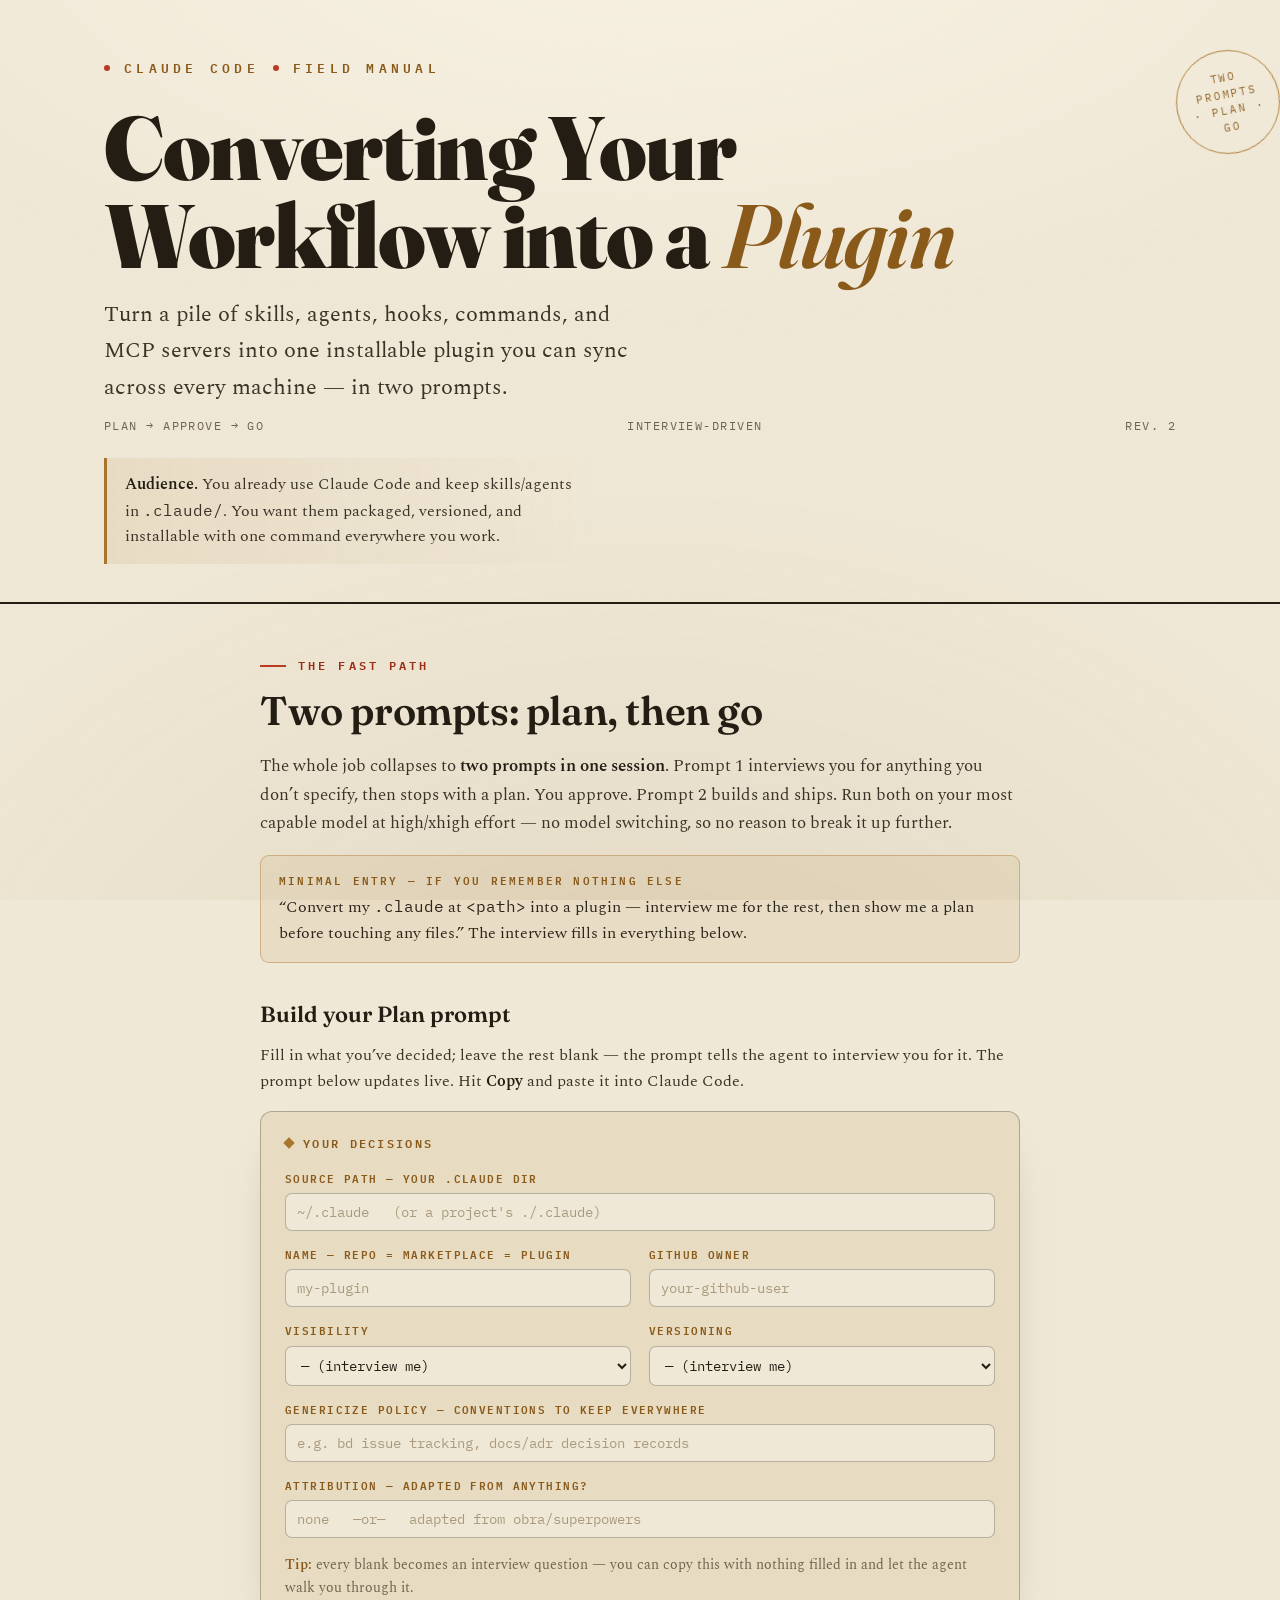
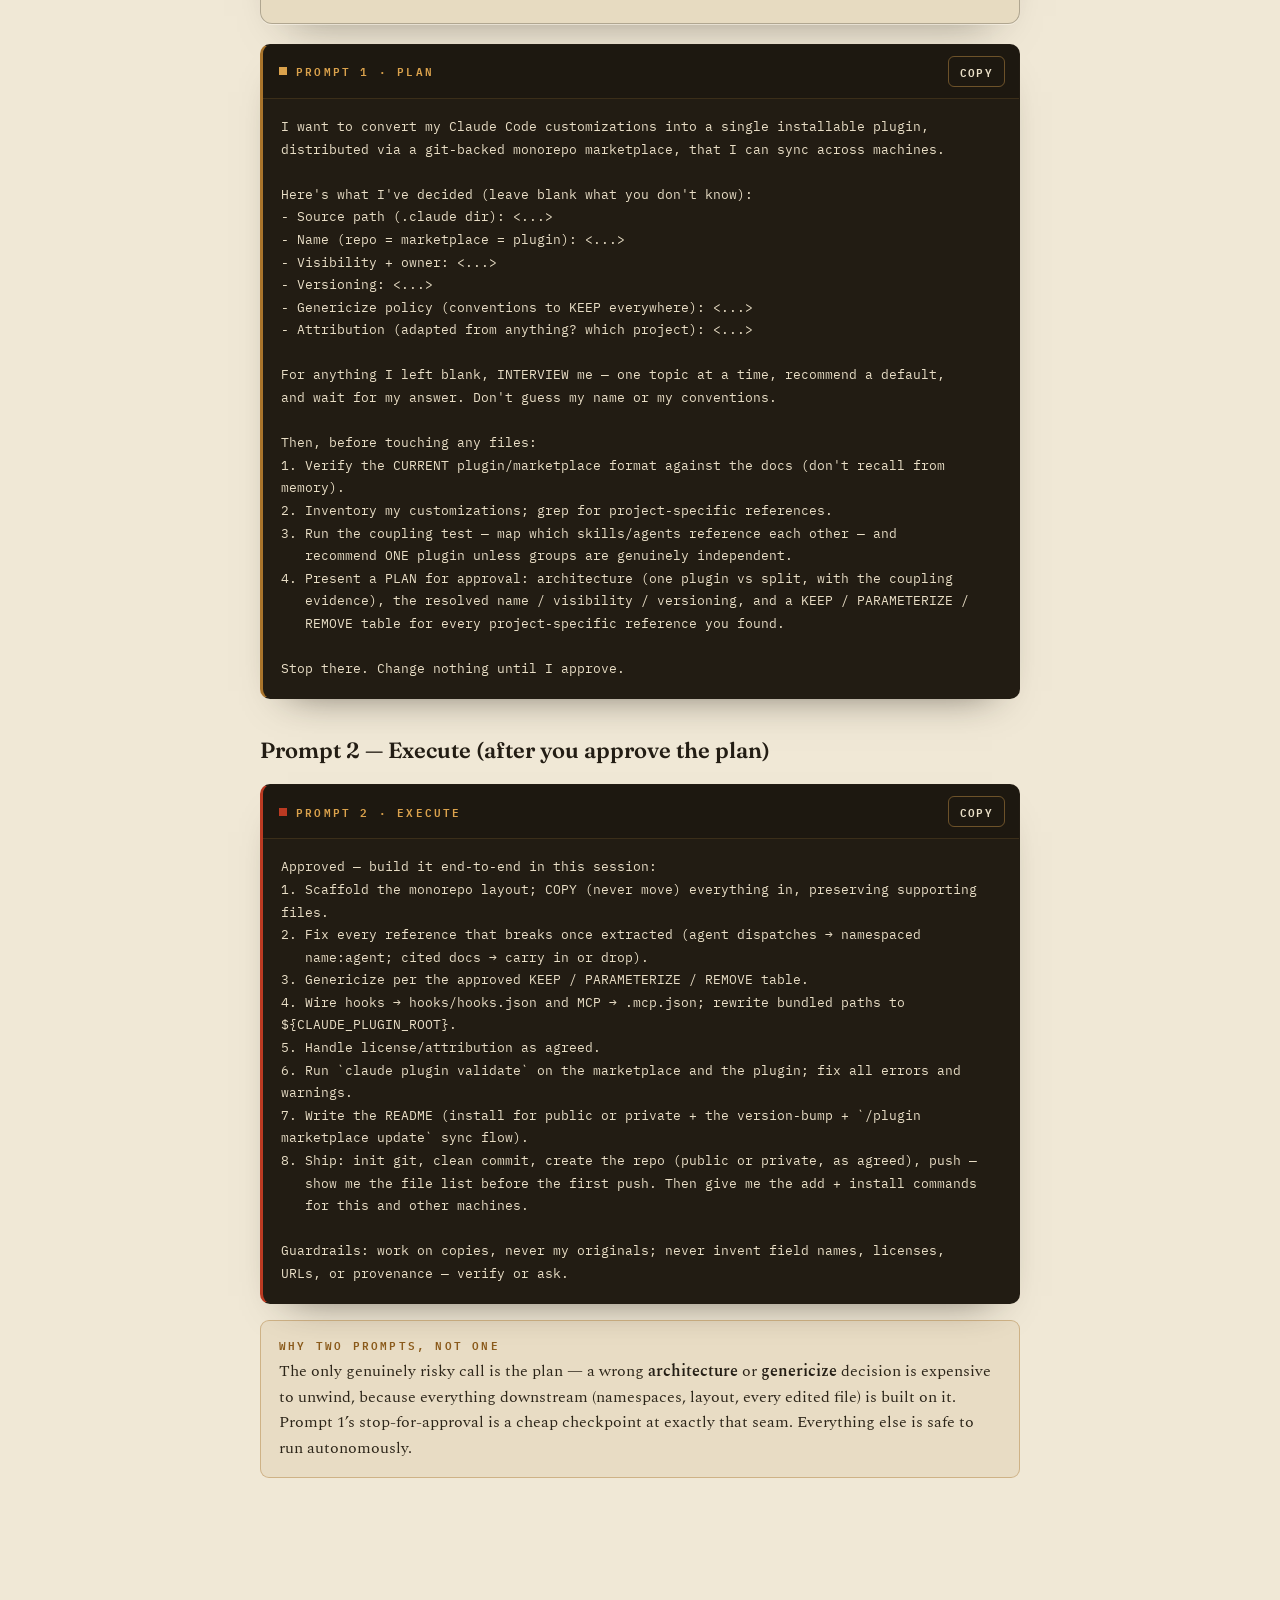
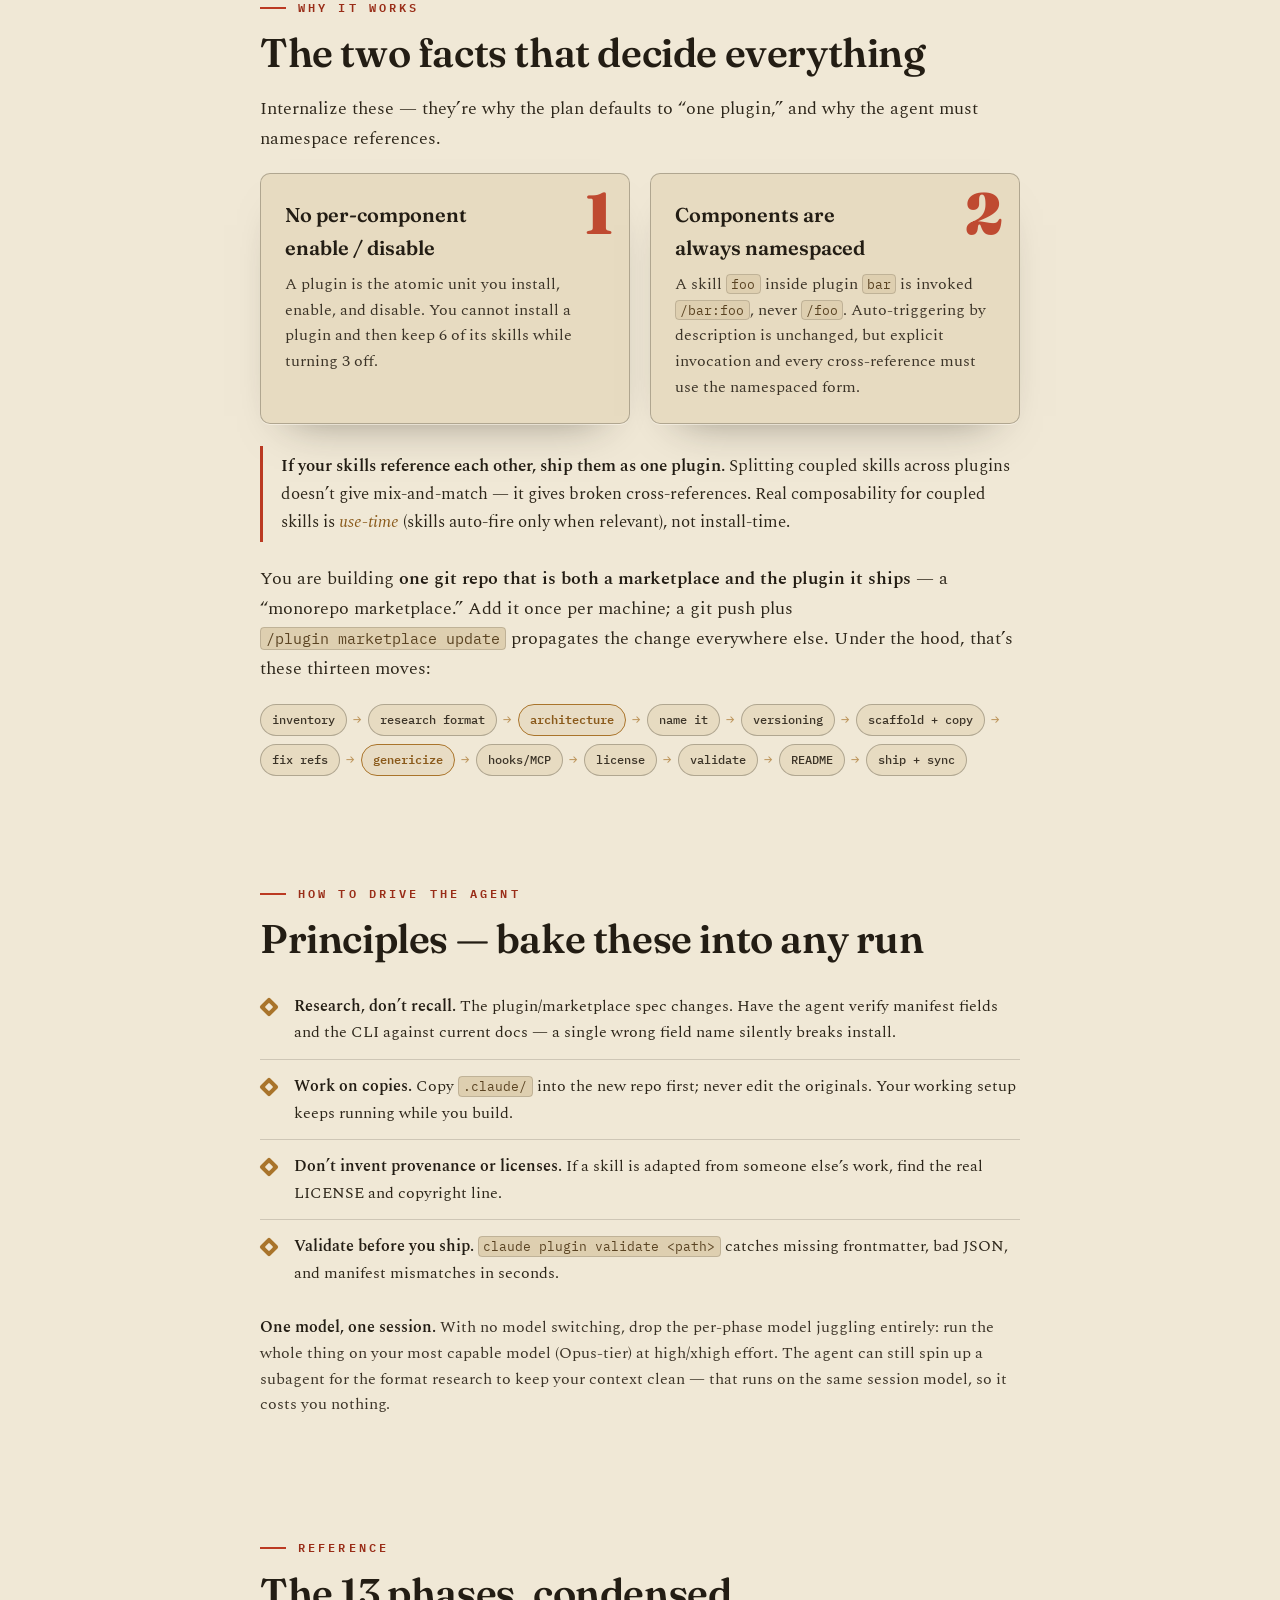
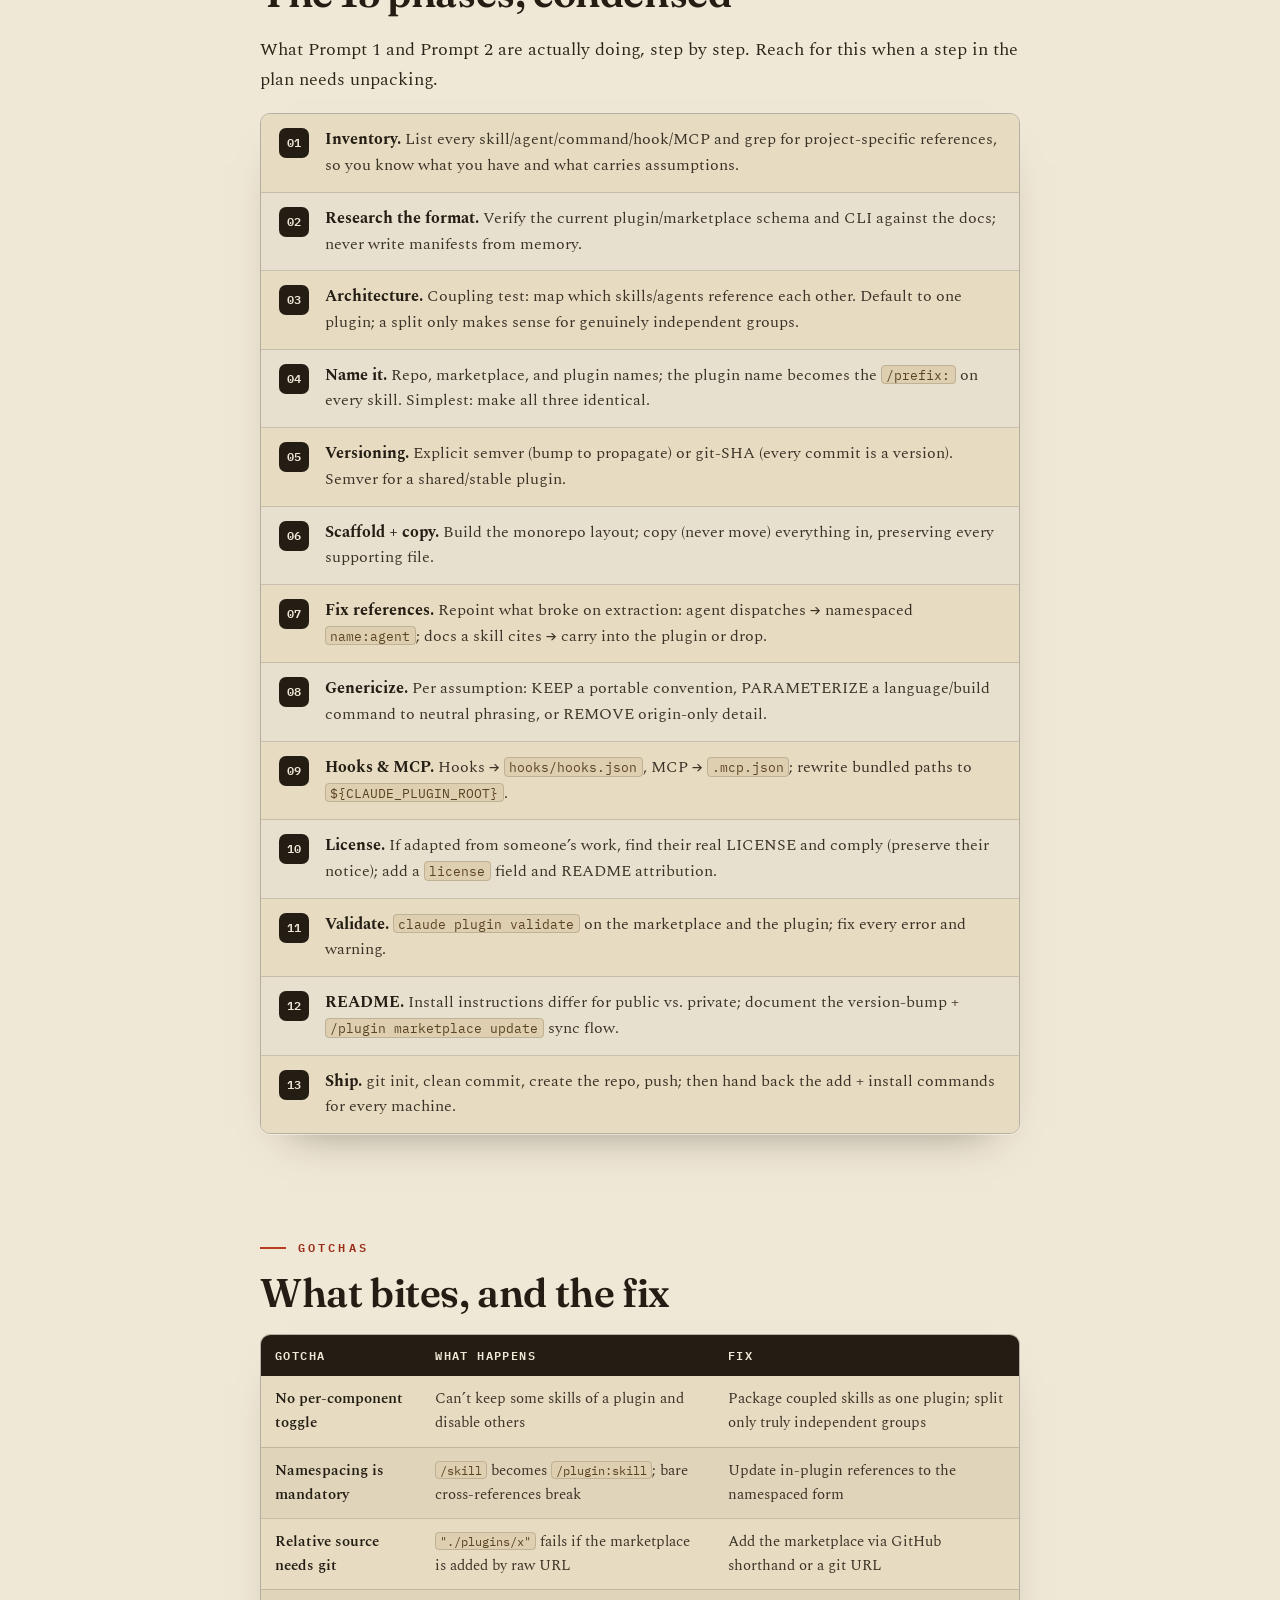
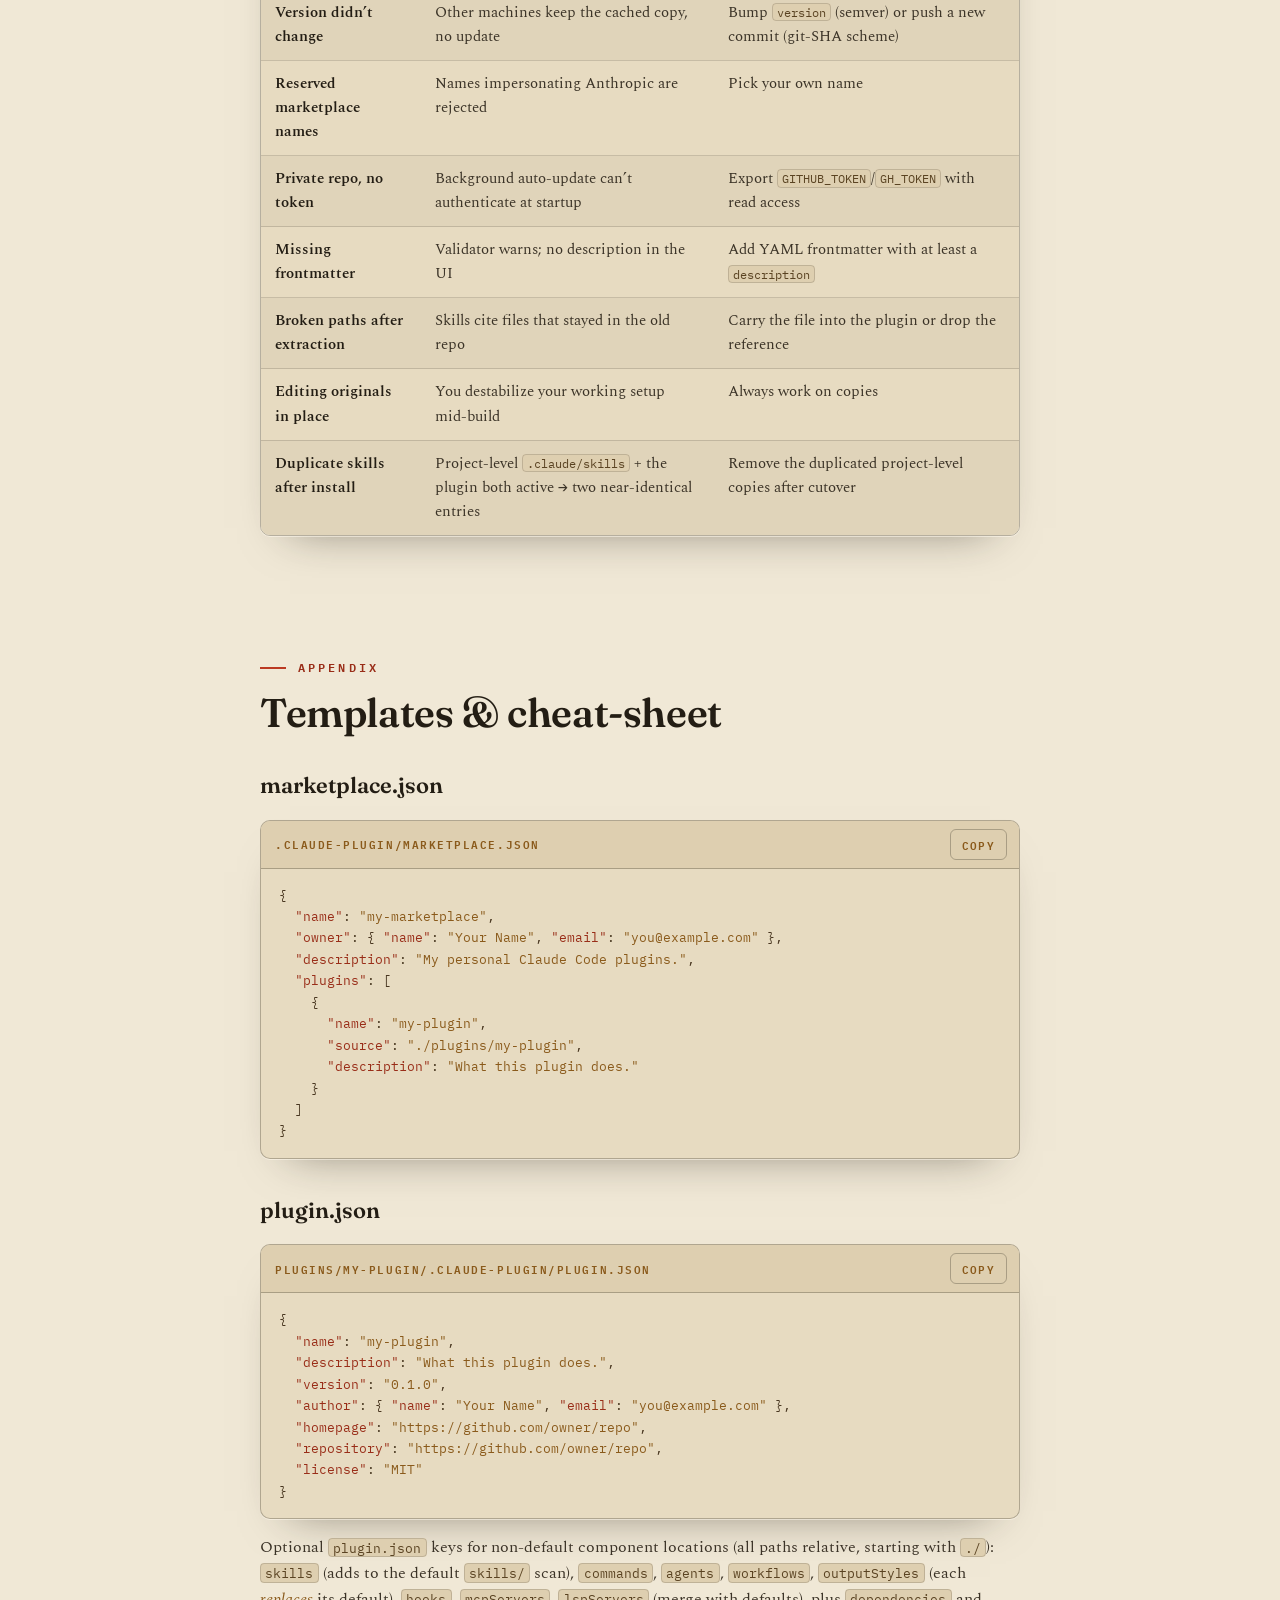
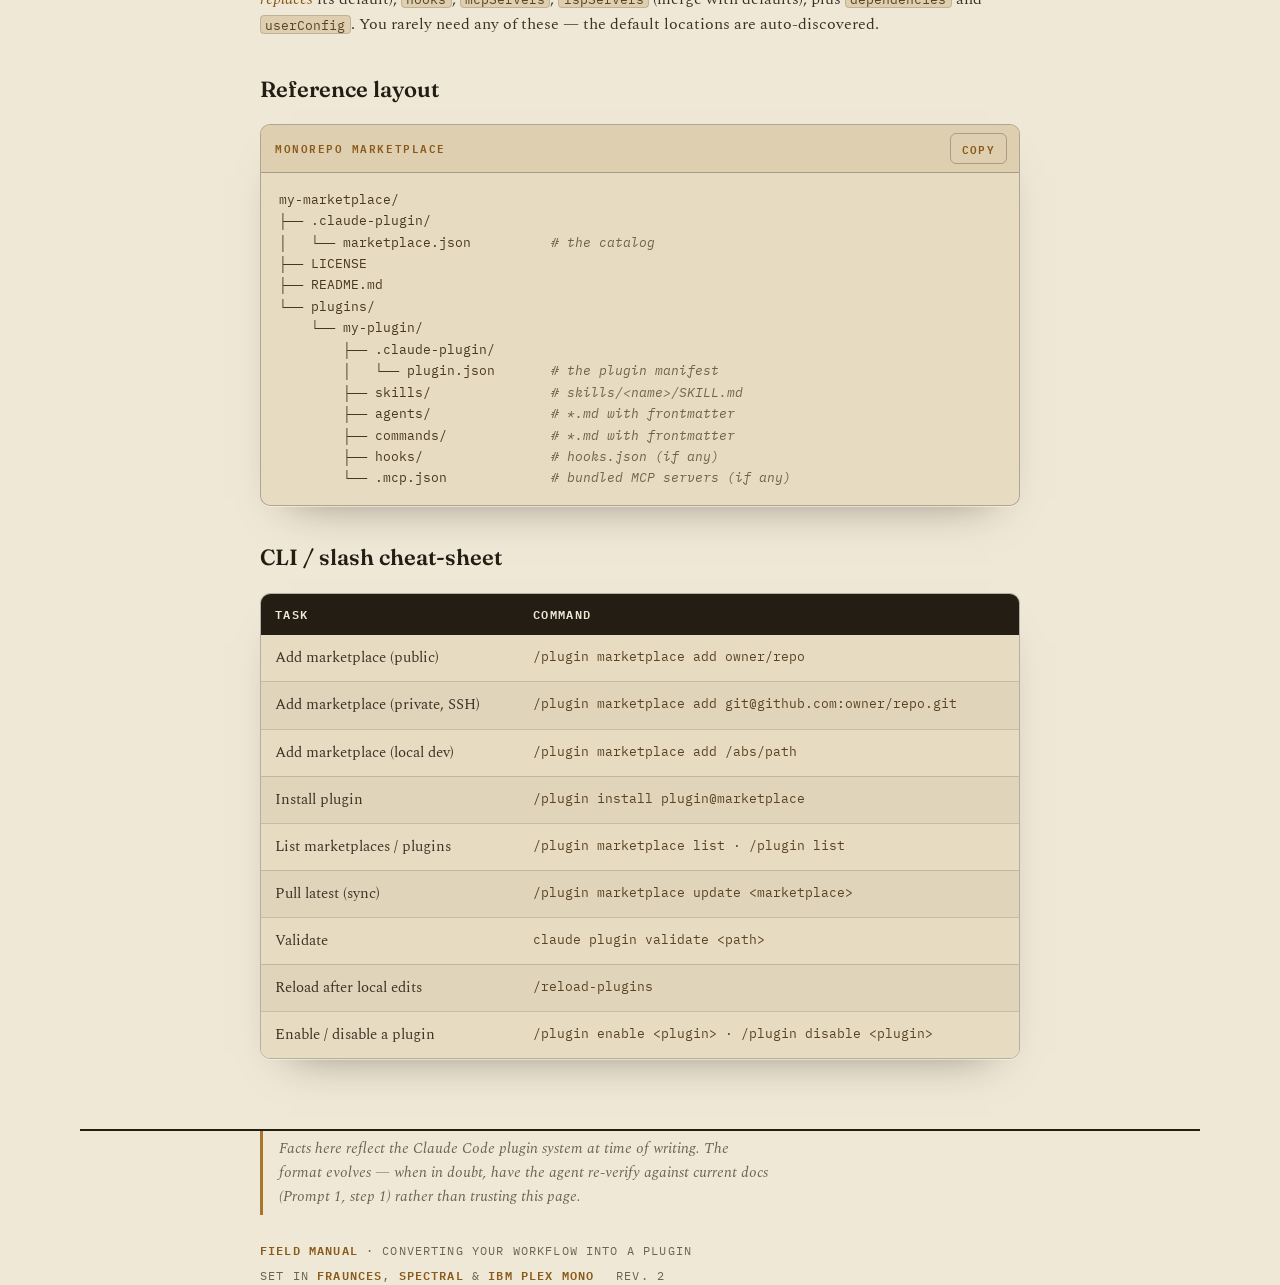
==== commit 38d1997b: "docs: collapse guide to two-prompt fast path with interactive prompt builder" ====
--- a/docs/guides/converting-your-workflow-to-a-plugin.html
+++ b/docs/guides/converting-your-workflow-to-a-plugin.html
@@ -29,23 +29,15 @@
     --carbon-brass:#DBA24C;
     --shadow:0 1px 0 rgba(255,250,238,.55), 0 22px 44px -30px rgba(35,29,20,.55);
     --maxw:1120px;
-    --read:min(720px,100%);
+    --read:min(760px,100%);
   }
-
   *{box-sizing:border-box}
   html{scroll-behavior:smooth}
   body{
-    margin:0;
-    background:var(--paper);
-    color:var(--ink-body);
-    font-family:"Spectral",Georgia,serif;
-    font-size:18px;
-    line-height:1.66;
-    -webkit-font-smoothing:antialiased;
-    text-rendering:optimizeLegibility;
-    overflow-x:hidden;
+    margin:0;background:var(--paper);color:var(--ink-body);
+    font-family:"Spectral",Georgia,serif;font-size:18px;line-height:1.66;
+    -webkit-font-smoothing:antialiased;text-rendering:optimizeLegibility;overflow-x:hidden;
   }
-  /* paper grain + vignette */
   body::before{
     content:"";position:fixed;inset:0;z-index:0;pointer-events:none;
     background-image:url("data:image/svg+xml,%3Csvg xmlns='http://www.w3.org/2000/svg' width='140' height='140'%3E%3Cfilter id='n'%3E%3CfeTurbulence type='fractalNoise' baseFrequency='.85' numOctaves='2' stitchTiles='stitch'/%3E%3CfeColorMatrix type='saturate' values='0'/%3E%3C/filter%3E%3Crect width='100%25' height='100%25' filter='url(%23n)' opacity='.5'/%3E%3C/svg%3E");
@@ -57,270 +49,177 @@
                radial-gradient(120% 120% at 50% 120%, rgba(120,90,40,.10), transparent 55%);
   }
   .wrap{position:relative;z-index:1}
-
   a{color:var(--brass-deep);text-decoration-thickness:1px;text-underline-offset:2px}
   a:hover{color:var(--verm-deep)}
 
-  /* scroll progress */
-  .progress{
-    position:fixed;top:0;left:0;height:3px;width:100%;z-index:60;
-    background:linear-gradient(90deg,var(--verm),var(--brass));
-    transform:scaleX(0);transform-origin:0 50%;
-  }
+  .progress{position:fixed;top:0;left:0;height:3px;width:100%;z-index:60;
+    background:linear-gradient(90deg,var(--verm),var(--brass));transform:scaleX(0);transform-origin:0 50%}
 
   code,kbd,samp{font-family:"IBM Plex Mono",ui-monospace,monospace}
-  .mono{font-family:"IBM Plex Mono",monospace}
-
-  /* inline code */
-  p code,li code,td code,.note code,.phase-lead code,figcaption code{
-    font-size:.82em;background:var(--paper-3);
-    border:1px solid var(--line);border-radius:4px;padding:.06em .34em;
-    color:#5a4322;white-space:nowrap;
-  }
-
-  /* ---------- layout shells ---------- */
+  p code,li code,td code,.note code,.lead code,figcaption code,.ref-item code{
+    font-size:.82em;background:var(--paper-3);border:1px solid var(--line);border-radius:4px;
+    padding:.06em .34em;color:#5a4322;white-space:nowrap}
+
   .shell{max-width:var(--maxw);margin:0 auto;padding:0 24px}
   .column{max-width:var(--read);margin-left:auto;margin-right:auto}
 
-  /* ---------- masthead ---------- */
-  header.mast{
-    padding:60px 0 40px;
-    border-bottom:2px solid var(--ink);
-    position:relative;
-  }
-  .kicker{
-    font-family:"IBM Plex Mono",monospace;font-weight:600;
-    font-size:12.5px;letter-spacing:.34em;text-transform:uppercase;
-    color:var(--brass-deep);
-    display:flex;gap:14px;align-items:center;flex-wrap:wrap;
-  }
+  /* masthead */
+  header.mast{padding:58px 0 38px;border-bottom:2px solid var(--ink);position:relative}
+  .kicker{font-family:"IBM Plex Mono",monospace;font-weight:600;font-size:12.5px;letter-spacing:.34em;
+    text-transform:uppercase;color:var(--brass-deep);display:flex;gap:14px;align-items:center;flex-wrap:wrap}
   .kicker .dot{width:6px;height:6px;background:var(--verm);border-radius:50%;display:inline-block}
   .rule-row{display:flex;justify-content:space-between;gap:16px;align-items:baseline;
-    font-family:"IBM Plex Mono",monospace;font-size:12px;letter-spacing:.12em;
-    text-transform:uppercase;color:var(--muted);margin-top:10px}
-  h1.title{
-    font-family:"Fraunces",serif;font-optical-sizing:auto;
-    font-weight:900;line-height:.98;letter-spacing:-.015em;
-    font-size:clamp(42px,8.2vw,92px);
-    margin:.28em 0 .18em;color:var(--ink);
-    max-width:16ch;
-  }
+    font-family:"IBM Plex Mono",monospace;font-size:12px;letter-spacing:.12em;text-transform:uppercase;
+    color:var(--muted);margin-top:10px}
+  h1.title{font-family:"Fraunces",serif;font-optical-sizing:auto;font-weight:900;line-height:.98;
+    letter-spacing:-.015em;font-size:clamp(42px,8vw,90px);margin:.28em 0 .18em;color:var(--ink);max-width:16ch}
   h1.title em{font-style:italic;font-weight:600;color:var(--brass-deep)}
-  .dek{font-size:clamp(18px,2.4vw,22px);max-width:46ch;color:var(--ink-2);margin:0 0 4px}
-  .audience{
-    margin-top:22px;padding:14px 18px;border-left:3px solid var(--brass);
-    background:linear-gradient(90deg,rgba(169,116,43,.10),transparent);
-    font-size:15.5px;color:var(--ink-2);max-width:60ch;
-  }
-  .stamp{
-    position:absolute;top:52px;right:0;
-    font-family:"IBM Plex Mono",monospace;font-size:11px;letter-spacing:.18em;
-    text-transform:uppercase;color:var(--brass-deep);
-    border:1.5px solid var(--brass);border-radius:50%;
-    width:104px;height:104px;display:grid;place-content:center;text-align:center;
-    transform:rotate(-11deg);opacity:.9;line-height:1.5;padding:8px;
-  }
-  @media(max-width:720px){.stamp{display:none}}
-
-  /* ---------- section headings ---------- */
-  .sec{padding:54px 0}
-  .sec-tag{
-    font-family:"IBM Plex Mono",monospace;font-weight:600;font-size:12px;
-    letter-spacing:.26em;text-transform:uppercase;color:var(--verm-deep);
-    display:flex;align-items:center;gap:12px;margin-bottom:14px;
-  }
+  .dek{font-size:clamp(18px,2.4vw,22px);max-width:48ch;color:var(--ink-2);margin:0 0 4px}
+  .audience{margin-top:22px;padding:14px 18px;border-left:3px solid var(--brass);
+    background:linear-gradient(90deg,rgba(169,116,43,.10),transparent);font-size:15.5px;color:var(--ink-2);max-width:62ch}
+  .stamp{position:absolute;top:50px;right:0;font-family:"IBM Plex Mono",monospace;font-size:11px;
+    letter-spacing:.18em;text-transform:uppercase;color:var(--brass-deep);border:1.5px solid var(--brass);
+    border-radius:50%;width:104px;height:104px;display:grid;place-content:center;text-align:center;
+    transform:rotate(-11deg);opacity:.9;line-height:1.5;padding:8px}
+  @media(max-width:760px){.stamp{display:none}}
+
+  .sec{padding:52px 0}
+  .sec-tag{font-family:"IBM Plex Mono",monospace;font-weight:600;font-size:12px;letter-spacing:.26em;
+    text-transform:uppercase;color:var(--verm-deep);display:flex;align-items:center;gap:12px;margin-bottom:14px}
   .sec-tag::before{content:"";width:26px;height:2px;background:var(--verm)}
-  h2{
-    font-family:"Fraunces",serif;font-optical-sizing:auto;font-weight:600;
-    font-size:clamp(28px,4.4vw,40px);line-height:1.06;letter-spacing:-.01em;
-    color:var(--ink);margin:0 0 .5em;
-  }
-  h3{font-family:"Fraunces",serif;font-weight:600;font-size:22px;color:var(--ink);margin:1.6em 0 .5em}
+  h2{font-family:"Fraunces",serif;font-optical-sizing:auto;font-weight:600;font-size:clamp(28px,4.4vw,40px);
+    line-height:1.06;letter-spacing:-.01em;color:var(--ink);margin:0 0 .5em}
+  h3{font-family:"Fraunces",serif;font-weight:600;font-size:22px;color:var(--ink);margin:1.5em 0 .5em}
   p{margin:0 0 1.05em}
   strong{color:var(--ink);font-weight:600}
   em{color:var(--brass-deep)}
-
-  /* ---------- strategy panel + pipeline ---------- */
-  .panel{
-    background:var(--paper-2);border:1px solid var(--line-2);
-    border-radius:10px;padding:26px 28px;box-shadow:var(--shadow);
-  }
-  .pipeline{
-    display:flex;flex-wrap:wrap;gap:8px 6px;align-items:center;
-    margin:20px 0 4px;
-  }
-  .pipeline .chip{
-    font-family:"IBM Plex Mono",monospace;font-size:12.5px;font-weight:500;
-    background:var(--paper);border:1px solid var(--line-2);border-radius:999px;
-    padding:5px 12px;color:var(--ink-2);white-space:nowrap;
-  }
+  .lead{font-size:17px;color:var(--ink-2)}
+
+  /* ---- interactive builder ---- */
+  .builder{background:var(--paper-2);border:1px solid var(--line-2);border-radius:12px;
+    padding:22px 24px 24px;box-shadow:var(--shadow);margin:6px 0 20px}
+  .builder-head{font-family:"IBM Plex Mono",monospace;font-weight:600;font-size:11.5px;letter-spacing:.2em;
+    text-transform:uppercase;color:var(--brass-deep);display:flex;align-items:center;gap:10px;margin-bottom:16px}
+  .builder-head .sq{width:8px;height:8px;background:var(--brass);display:inline-block;transform:rotate(45deg)}
+  .grid{display:grid;grid-template-columns:1fr 1fr;gap:14px 18px}
+  @media(max-width:640px){.grid{grid-template-columns:1fr}}
+  .field{display:flex;flex-direction:column;gap:6px}
+  .field.full{grid-column:1 / -1}
+  .field label{font-family:"IBM Plex Mono",monospace;font-size:11px;letter-spacing:.13em;
+    text-transform:uppercase;color:var(--brass-deep);font-weight:600}
+  .field input,.field select{font-family:"IBM Plex Mono",monospace;font-size:13.5px;color:var(--ink);
+    background:var(--paper);border:1px solid var(--line-2);border-radius:7px;padding:9px 11px;width:100%;
+    transition:border-color .15s,box-shadow .15s}
+  .field input:focus,.field select:focus{outline:none;border-color:var(--brass);box-shadow:0 0 0 3px rgba(169,116,43,.16)}
+  .field input::placeholder{color:#a99a7e}
+  .builder .hint{font-size:13.5px;color:var(--muted);margin:16px 0 0}
+  .builder .hint b{color:var(--brass-deep);font-weight:600}
+
+  /* prompt card (carbon copy) */
+  .prompt{background:var(--carbon);border:1px solid transparent;border-left:3px solid var(--verm);
+    border-radius:10px;margin:16px 0;overflow:hidden;box-shadow:0 20px 40px -28px rgba(35,29,20,.7)}
+  .prompt.live{border-left-color:var(--brass)}
+  .prompt-top{display:flex;align-items:center;justify-content:space-between;gap:12px;
+    padding:11px 14px 11px 16px;background:rgba(0,0,0,.16);border-bottom:1px solid rgba(219,162,76,.16)}
+  .prompt-tag{font-family:"IBM Plex Mono",monospace;font-weight:600;font-size:11px;letter-spacing:.2em;
+    text-transform:uppercase;color:var(--carbon-brass);display:flex;align-items:center;gap:9px}
+  .prompt-tag .sq{width:8px;height:8px;background:var(--verm);display:inline-block}
+  .prompt.live .prompt-tag .sq{background:var(--carbon-brass)}
+  .prompt-body{font-family:"IBM Plex Mono",monospace;font-size:13.3px;line-height:1.7;color:var(--carbon-ink);
+    margin:0;padding:16px 18px 18px;white-space:pre-wrap;overflow-x:auto}
+  .prompt-body .ph{color:var(--carbon-brass)}
+
+  .copy{font-family:"IBM Plex Mono",monospace;font-size:11px;font-weight:600;letter-spacing:.12em;
+    text-transform:uppercase;cursor:pointer;color:var(--carbon-ink);background:transparent;
+    border:1px solid rgba(219,162,76,.42);border-radius:6px;padding:5px 11px;white-space:nowrap;
+    transition:background .15s,color .15s,border-color .15s}
+  .copy:hover{background:var(--carbon-brass);color:var(--carbon);border-color:var(--carbon-brass)}
+  .copy.done{background:#5b7d4f;border-color:#5b7d4f;color:#f2f7ee}
+
+  /* light code panels */
+  figure.code{margin:16px 0;border:1px solid var(--line-2);border-radius:10px;overflow:hidden;
+    background:var(--paper-2);box-shadow:var(--shadow)}
+  figure.code figcaption{display:flex;align-items:center;justify-content:space-between;gap:12px;
+    padding:8px 12px 8px 14px;background:var(--paper-3);border-bottom:1px solid var(--line-2);
+    font-family:"IBM Plex Mono",monospace;font-size:11px;letter-spacing:.14em;text-transform:uppercase;
+    color:var(--brass-deep);font-weight:600}
+  figure.code .copy{color:var(--brass-deep);border-color:var(--line-2)}
+  figure.code .copy:hover{background:var(--brass);color:var(--paper);border-color:var(--brass)}
+  figure.code pre{margin:0;padding:16px 18px;overflow-x:auto;font-family:"IBM Plex Mono",monospace;
+    font-size:13px;line-height:1.65;color:#493721}
+  figure.code pre .c{color:var(--muted);font-style:italic}
+  figure.code pre .k{color:var(--verm-deep)}
+  figure.code pre .s{color:var(--brass-deep)}
+
+  /* facts */
+  .facts{display:grid;grid-template-columns:1fr 1fr;gap:20px;margin:6px 0 4px}
+  @media(max-width:680px){.facts{grid-template-columns:1fr}}
+  .fact{position:relative;background:var(--paper-2);border:1px solid var(--line-2);border-radius:10px;
+    padding:24px 24px 22px;box-shadow:var(--shadow);overflow:hidden}
+  .fact .n{font-family:"Fraunces",serif;font-weight:900;font-size:58px;line-height:1;color:var(--verm);
+    opacity:.9;position:absolute;top:10px;right:16px}
+  .fact h4{font-family:"Fraunces",serif;font-weight:600;font-size:20px;margin:0 0 .4em;color:var(--ink);max-width:16ch}
+  .fact p{font-size:15.5px;margin:0;color:var(--ink-2)}
+  .consequence{margin-top:22px;border-left:3px solid var(--verm);padding:6px 0 6px 18px;font-size:17px}
+
+  .pipeline{display:flex;flex-wrap:wrap;gap:8px 6px;align-items:center;margin:20px 0 4px}
+  .pipeline .chip{font-family:"IBM Plex Mono",monospace;font-size:12px;font-weight:500;background:var(--paper-2);
+    border:1px solid var(--line-2);border-radius:999px;padding:5px 11px;color:var(--ink-2);white-space:nowrap}
   .pipeline .chip.key{border-color:var(--brass);color:var(--brass-deep);background:rgba(169,116,43,.10);font-weight:600}
   .pipeline .arr{color:var(--brass);font-size:13px;opacity:.7}
 
-  /* ---------- two facts ---------- */
-  .facts{display:grid;grid-template-columns:1fr 1fr;gap:20px;margin:6px 0 4px}
-  @media(max-width:680px){.facts{grid-template-columns:1fr}}
-  .fact{
-    position:relative;background:var(--paper-2);border:1px solid var(--line-2);
-    border-radius:10px;padding:24px 24px 22px;box-shadow:var(--shadow);
-    overflow:hidden;
-  }
-  .fact .n{
-    font-family:"Fraunces",serif;font-weight:900;font-size:58px;line-height:1;
-    color:var(--verm);opacity:.9;
-    position:absolute;top:10px;right:16px;
-  }
-  .fact h4{font-family:"Fraunces",serif;font-weight:600;font-size:20px;margin:0 0 .4em;color:var(--ink);max-width:16ch}
-  .fact p{font-size:15.5px;margin:0;color:var(--ink-2)}
-
-  .consequence{
-    margin-top:22px;border-left:3px solid var(--verm);padding:6px 0 6px 18px;
-    font-size:17px;
-  }
-
-  /* ---------- meta-lessons list ---------- */
+  /* principles */
   ul.lessons{list-style:none;margin:0;padding:0}
-  ul.lessons li{position:relative;padding:14px 0 14px 34px;border-bottom:1px solid var(--line)}
+  ul.lessons li{position:relative;padding:13px 0 13px 34px;border-bottom:1px solid var(--line);font-size:16px}
   ul.lessons li:last-child{border-bottom:0}
-  ul.lessons li::before{
-    content:"";position:absolute;left:2px;top:22px;width:14px;height:14px;
-    background:var(--brass);border-radius:2px;transform:rotate(45deg);
-  }
-  ul.lessons li::after{
-    content:"";position:absolute;left:6px;top:26px;width:6px;height:6px;
-    background:var(--paper);border-radius:1px;transform:rotate(45deg);
-  }
-
-  /* ---------- tables ---------- */
+  ul.lessons li::before{content:"";position:absolute;left:2px;top:20px;width:14px;height:14px;background:var(--brass);
+    border-radius:2px;transform:rotate(45deg)}
+  ul.lessons li::after{content:"";position:absolute;left:6px;top:24px;width:6px;height:6px;background:var(--paper);
+    border-radius:1px;transform:rotate(45deg)}
+
+  /* condensed 13-phase reference */
+  .refgrid{margin:14px 0 0;border:1px solid var(--line-2);border-radius:10px;overflow:hidden;box-shadow:var(--shadow)}
+  .ref-item{display:flex;gap:16px;padding:13px 18px;background:var(--paper-2);border-bottom:1px solid var(--line);
+    font-size:15.5px;color:var(--ink-2)}
+  .ref-item:last-child{border-bottom:0}
+  .ref-item:nth-child(even){background:rgba(35,29,20,.035)}
+  .ref-n{font-family:"IBM Plex Mono",monospace;font-weight:600;font-size:12px;color:var(--paper);
+    background:var(--ink);width:30px;height:30px;flex:none;border-radius:7px;display:grid;place-content:center;margin-top:1px}
+  .ref-item b{color:var(--ink)}
+
+  /* tables */
   .tablewrap{overflow-x:auto;margin:18px 0;border:1px solid var(--line-2);border-radius:10px;box-shadow:var(--shadow)}
   table{border-collapse:collapse;width:100%;min-width:520px;background:var(--paper-2);font-size:14.5px}
-  thead th{
-    font-family:"IBM Plex Mono",monospace;font-weight:600;font-size:11.5px;
-    letter-spacing:.12em;text-transform:uppercase;text-align:left;
-    color:var(--paper);background:var(--ink);padding:11px 14px;
-  }
+  thead th{font-family:"IBM Plex Mono",monospace;font-weight:600;font-size:11.5px;letter-spacing:.12em;
+    text-transform:uppercase;text-align:left;color:var(--paper);background:var(--ink);padding:11px 14px}
   tbody td{padding:11px 14px;border-bottom:1px solid var(--line);vertical-align:top;color:var(--ink-2)}
   tbody tr:last-child td{border-bottom:0}
   tbody tr:nth-child(even){background:rgba(35,29,20,.035)}
-  tr.hot td{background:rgba(187,58,34,.08)}
-  tr.hot td:first-child{box-shadow:inset 3px 0 0 var(--verm)}
-  td.mono,.mono-col{font-family:"IBM Plex Mono",monospace;font-size:13px;color:#5a4322}
-
-  /* ---------- phases ---------- */
-  .phase{
-    position:relative;padding:34px 0 30px;border-top:1px solid var(--line);
-  }
-  .phase:first-of-type{border-top:0}
-  .phase-head{display:flex;align-items:center;gap:16px;margin-bottom:6px}
-  .phase-num{
-    font-family:"IBM Plex Mono",monospace;font-weight:600;font-size:15px;
-    color:var(--paper);background:var(--ink);
-    width:44px;height:44px;flex:none;border-radius:8px;
-    display:grid;place-content:center;position:relative;
-  }
-  .phase-num::after{content:"";position:absolute;inset:3px;border:1px solid rgba(240,232,214,.28);border-radius:5px}
-  .phase-head h3{margin:0;font-size:clamp(21px,3vw,27px)}
-  .phase-lead{font-size:16px;color:var(--ink-2);margin:.2em 0 .2em}
-  .tiny{font-family:"IBM Plex Mono",monospace;font-size:11px;letter-spacing:.14em;text-transform:uppercase;color:var(--muted);margin-left:auto;flex:none}
-
-  /* prompt card (carbon copy) */
-  .prompt{
-    background:
-      linear-gradient(var(--carbon),var(--carbon)) padding-box,
-      linear-gradient(180deg,rgba(219,162,76,.5),rgba(187,58,34,.4)) border-box;
-    border:1px solid transparent;border-left:3px solid var(--verm);
-    border-radius:10px;margin:16px 0;overflow:hidden;
-    box-shadow:0 20px 40px -28px rgba(35,29,20,.7);
-  }
-  .prompt-top{
-    display:flex;align-items:center;justify-content:space-between;gap:12px;
-    padding:11px 14px 11px 16px;background:rgba(0,0,0,.16);
-    border-bottom:1px solid rgba(219,162,76,.16);
-  }
-  .prompt-tag{
-    font-family:"IBM Plex Mono",monospace;font-weight:600;font-size:11px;
-    letter-spacing:.2em;text-transform:uppercase;color:var(--carbon-brass);
-    display:flex;align-items:center;gap:9px;
-  }
-  .prompt-tag .sq{width:8px;height:8px;background:var(--verm);display:inline-block}
-  .prompt-body{
-    font-family:"IBM Plex Mono",monospace;font-size:13.5px;line-height:1.7;
-    color:var(--carbon-ink);margin:0;padding:16px 18px 18px;white-space:pre-wrap;
-  }
-  .prompt-body .ph{color:var(--carbon-brass)}
-
-  .copy{
-    font-family:"IBM Plex Mono",monospace;font-size:11px;font-weight:600;
-    letter-spacing:.12em;text-transform:uppercase;cursor:pointer;
-    color:var(--carbon-ink);background:transparent;
-    border:1px solid rgba(219,162,76,.42);border-radius:6px;padding:5px 11px;
-    transition:background .15s,color .15s,border-color .15s;white-space:nowrap;
-  }
-  .copy:hover{background:var(--carbon-brass);color:var(--carbon);border-color:var(--carbon-brass)}
-  .copy.done{background:#5b7d4f;border-color:#5b7d4f;color:#f2f7ee}
-
-  /* light code panels */
-  figure.code{margin:16px 0;border:1px solid var(--line-2);border-radius:10px;overflow:hidden;background:var(--paper-2);box-shadow:var(--shadow)}
-  figure.code figcaption{
-    display:flex;align-items:center;justify-content:space-between;gap:12px;
-    padding:8px 12px 8px 14px;background:var(--paper-3);border-bottom:1px solid var(--line-2);
-    font-family:"IBM Plex Mono",monospace;font-size:11px;letter-spacing:.14em;
-    text-transform:uppercase;color:var(--brass-deep);font-weight:600;
-  }
-  figure.code .copy{color:var(--brass-deep);border-color:var(--line-2)}
-  figure.code .copy:hover{background:var(--brass);color:var(--paper);border-color:var(--brass)}
-  figure.code pre{
-    margin:0;padding:16px 18px;overflow-x:auto;
-    font-family:"IBM Plex Mono",monospace;font-size:13px;line-height:1.65;color:#493721;
-  }
-  figure.code pre .c{color:var(--muted);font-style:italic}
-  figure.code pre .k{color:var(--verm-deep)}
-  figure.code pre .s{color:var(--brass-deep)}
-
-  /* decision + note callouts */
-  .decision{
-    background:rgba(169,116,43,.10);border:1px solid rgba(169,116,43,.4);
-    border-radius:9px;padding:15px 18px;margin:16px 0;font-size:15.5px;
-  }
-  .decision .lab{font-family:"IBM Plex Mono",monospace;font-weight:600;font-size:11px;letter-spacing:.2em;text-transform:uppercase;color:var(--brass-deep);display:block;margin-bottom:5px}
+  .mono-col{font-family:"IBM Plex Mono",monospace;font-size:13px;color:#5a4322}
+
   .note{font-size:15.5px;color:var(--ink-2)}
   .note .lab{font-weight:600;color:var(--ink)}
-  ul.plain{padding-left:1.1em;margin:.4em 0 1em}
-  ul.plain li{margin:.35em 0}
-
-  /* facts-list (verified facts / breakages) */
-  ul.ticks{list-style:none;margin:.4em 0 1em;padding:0}
-  ul.ticks li{position:relative;padding:8px 0 8px 26px;font-size:15.5px;color:var(--ink-2);border-bottom:1px dashed var(--line)}
-  ul.ticks li:last-child{border-bottom:0}
-  ul.ticks li::before{content:"→";position:absolute;left:0;top:8px;color:var(--brass);font-family:"IBM Plex Mono",monospace}
-
-  /* phase index rail */
-  nav.rail{
-    position:fixed;top:50%;left:24px;transform:translateY(-50%);z-index:40;
-    display:none;flex-direction:column;gap:2px;
-  }
-  @media(min-width:1280px){nav.rail{display:flex}}
-  nav.rail a{
-    font-family:"IBM Plex Mono",monospace;font-size:11px;font-weight:500;
-    color:var(--muted);text-decoration:none;padding:3px 8px;border-radius:5px;
-    display:flex;align-items:center;gap:8px;transition:color .15s,background .15s;
-  }
+  .callout{background:rgba(169,116,43,.10);border:1px solid rgba(169,116,43,.4);border-radius:9px;
+    padding:15px 18px;margin:16px 0;font-size:15.5px}
+  .callout .lab{font-family:"IBM Plex Mono",monospace;font-weight:600;font-size:11px;letter-spacing:.2em;
+    text-transform:uppercase;color:var(--brass-deep);display:block;margin-bottom:5px}
+
+  /* rail */
+  nav.rail{position:fixed;top:50%;left:24px;transform:translateY(-50%);z-index:40;display:none;flex-direction:column;gap:2px}
+  @media(min-width:1300px){nav.rail{display:flex}}
+  nav.rail a{font-family:"IBM Plex Mono",monospace;font-size:11px;font-weight:500;color:var(--muted);
+    text-decoration:none;padding:4px 8px;border-radius:5px;display:flex;align-items:center;gap:8px;
+    transition:color .15s}
   nav.rail a .bar{width:14px;height:2px;background:var(--line-2);transition:width .2s,background .2s}
   nav.rail a:hover{color:var(--brass-deep)}
   nav.rail a.active{color:var(--ink);font-weight:600}
   nav.rail a.active .bar{width:26px;background:var(--verm)}
 
-  /* footer */
   footer{border-top:2px solid var(--ink);margin-top:40px;padding:34px 0 60px}
-  .caveat{
-    font-size:14.5px;color:var(--muted);border-left:3px solid var(--brass);
-    padding:6px 0 6px 16px;max-width:64ch;font-style:italic;
-  }
-  .colophon{
-    margin-top:26px;font-family:"IBM Plex Mono",monospace;font-size:11.5px;
-    letter-spacing:.1em;text-transform:uppercase;color:var(--muted);
-    display:flex;flex-wrap:wrap;gap:6px 22px;
-  }
+  .caveat{font-size:14.5px;color:var(--muted);border-left:3px solid var(--brass);padding:6px 0 6px 16px;
+    max-width:64ch;font-style:italic}
+  .colophon{margin-top:26px;font-family:"IBM Plex Mono",monospace;font-size:11.5px;letter-spacing:.1em;
+    text-transform:uppercase;color:var(--muted);display:flex;flex-wrap:wrap;gap:6px 22px}
   .colophon b{color:var(--brass-deep);font-weight:600}
 
   .reveal{opacity:0;transform:translateY(16px);transition:opacity .7s ease,transform .7s ease}
@@ -331,357 +230,172 @@
 <body>
 <div class="progress" aria-hidden="true"></div>
 
-<nav class="rail" aria-label="Phase index">
-  <a href="#strategy"><span class="bar"></span>00 · Strategy</a>
-  <a href="#phase-1"><span class="bar"></span>01 · Inventory</a>
-  <a href="#phase-2"><span class="bar"></span>02 · Research</a>
-  <a href="#phase-3"><span class="bar"></span>03 · Architecture</a>
-  <a href="#phase-4"><span class="bar"></span>04 · Name it</a>
-  <a href="#phase-5"><span class="bar"></span>05 · Versioning</a>
-  <a href="#phase-6"><span class="bar"></span>06 · Scaffold</a>
-  <a href="#phase-7"><span class="bar"></span>07 · Fix refs</a>
-  <a href="#phase-8"><span class="bar"></span>08 · Genericize</a>
-  <a href="#phase-9"><span class="bar"></span>09 · Hooks/MCP</a>
-  <a href="#phase-10"><span class="bar"></span>10 · License</a>
-  <a href="#phase-11"><span class="bar"></span>11 · Validate</a>
-  <a href="#phase-12"><span class="bar"></span>12 · README</a>
-  <a href="#phase-13"><span class="bar"></span>13 · Ship</a>
+<nav class="rail" aria-label="Section index">
+  <a href="#fastpath"><span class="bar"></span>Fast path</a>
+  <a href="#why"><span class="bar"></span>Two facts</a>
+  <a href="#principles"><span class="bar"></span>Principles</a>
+  <a href="#reference"><span class="bar"></span>Reference · 13</a>
+  <a href="#gotchas"><span class="bar"></span>Gotchas</a>
+  <a href="#appendix"><span class="bar"></span>Appendix</a>
 </nav>
 
 <div class="wrap">
 
-<!-- MASTHEAD -->
 <header class="mast">
   <div class="shell">
-    <div class="stamp">Prompt<br>Driven<br>Manual</div>
+    <div class="stamp">Two<br>Prompts<br>· Plan · Go</div>
     <div class="kicker"><span class="dot"></span>Claude Code<span class="dot"></span>Field Manual</div>
     <h1 class="title">Converting Your Workflow into a <em>Plugin</em></h1>
-    <p class="dek">Turn a pile of skills, agents, hooks, commands, and MCP servers into one installable plugin you can sync across every machine — and optionally share.</p>
-    <div class="rule-row"><span>Thirteen phases</span><span>Prompts included</span><span>Rev. 1</span></div>
+    <p class="dek">Turn a pile of skills, agents, hooks, commands, and MCP servers into one installable plugin you can sync across every machine — in two prompts.</p>
+    <div class="rule-row"><span>Plan → approve → go</span><span>Interview-driven</span><span>Rev. 2</span></div>
     <div class="audience"><strong>Audience.</strong> You already use Claude Code and keep skills/agents in <code>.claude/</code>. You want them packaged, versioned, and installable with one command everywhere you work.</div>
   </div>
 </header>
 
 <main class="shell">
 
-<!-- STRATEGY -->
-<section class="sec column" id="strategy">
-  <div class="sec-tag">Strategy in 60 seconds</div>
-  <h2>One repo. One plugin. Synced everywhere.</h2>
-  <div class="panel reveal">
-    <p style="margin-top:0">You are building <strong>one git repo that is both a marketplace and the plugin it ships</strong> — a “monorepo marketplace.” Add it once per machine; a git push from any machine plus <code>/plugin marketplace update</code> propagates the change everywhere else.</p>
-    <div class="pipeline" aria-label="the whole job, top to bottom">
-      <span class="chip">inventory</span><span class="arr">→</span>
-      <span class="chip">research format</span><span class="arr">→</span>
-      <span class="chip key">architecture</span><span class="arr">→</span>
-      <span class="chip">name it</span><span class="arr">→</span>
-      <span class="chip">versioning</span><span class="arr">→</span>
-      <span class="chip">scaffold + copy</span><span class="arr">→</span>
-      <span class="chip">fix refs</span><span class="arr">→</span>
-      <span class="chip key">genericize</span><span class="arr">→</span>
-      <span class="chip">hooks/MCP</span><span class="arr">→</span>
-      <span class="chip">license</span><span class="arr">→</span>
-      <span class="chip">validate</span><span class="arr">→</span>
-      <span class="chip">README</span><span class="arr">→</span>
-      <span class="chip">ship + sync</span>
+<!-- FAST PATH -->
+<section class="sec column" id="fastpath">
+  <div class="sec-tag">The fast path</div>
+  <h2>Two prompts: plan, then go</h2>
+  <p class="lead">The whole job collapses to <strong>two prompts in one session</strong>. Prompt&nbsp;1 interviews you for anything you don’t specify, then stops with a plan. You approve. Prompt&nbsp;2 builds and ships. Run both on your most capable model at high/xhigh effort — no model switching, so no reason to break it up further.</p>
+
+  <div class="callout"><span class="lab">Minimal entry — if you remember nothing else</span>“Convert my <code>.claude</code> at <code>&lt;path&gt;</code> into a plugin — interview me for the rest, then show me a plan before touching any files.” The interview fills in everything below.</div>
+
+  <h3>Build your Plan prompt</h3>
+  <p class="note">Fill in what you’ve decided; leave the rest blank — the prompt tells the agent to interview you for it. The prompt below updates live. Hit <strong>Copy</strong> and paste it into Claude Code.</p>
+
+  <div class="builder reveal">
+    <div class="builder-head"><span class="sq"></span>Your decisions</div>
+    <div class="grid">
+      <div class="field full">
+        <label for="f-source">Source path — your .claude dir</label>
+        <input id="f-source" type="text" placeholder="~/.claude   (or a project's ./.claude)">
+      </div>
+      <div class="field">
+        <label for="f-name">Name — repo = marketplace = plugin</label>
+        <input id="f-name" type="text" placeholder="my-plugin">
+      </div>
+      <div class="field">
+        <label for="f-owner">GitHub owner</label>
+        <input id="f-owner" type="text" placeholder="your-github-user">
+      </div>
+      <div class="field">
+        <label for="f-vis">Visibility</label>
+        <select id="f-vis">
+          <option value="">— (interview me)</option>
+          <option value="private">private</option>
+          <option value="public">public</option>
+        </select>
+      </div>
+      <div class="field">
+        <label for="f-ver">Versioning</label>
+        <select id="f-ver">
+          <option value="">— (interview me)</option>
+          <option value="explicit semver, start at 0.1.0">explicit semver (0.1.0)</option>
+          <option value="git-SHA — omit version; every commit is a version">git-SHA (every commit)</option>
+        </select>
+      </div>
+      <div class="field full">
+        <label for="f-keep">Genericize policy — conventions to KEEP everywhere</label>
+        <input id="f-keep" type="text" placeholder="e.g. bd issue tracking, docs/adr decision records">
+      </div>
+      <div class="field full">
+        <label for="f-attr">Attribution — adapted from anything?</label>
+        <input id="f-attr" type="text" placeholder="none   —or—   adapted from obra/superpowers">
+      </div>
     </div>
-    <p style="margin-bottom:0;font-size:15.5px;color:var(--muted)">Most are short. The two that deserve real thought are <strong style="color:var(--brass-deep)">architecture</strong> (one plugin or several?) and <strong style="color:var(--brass-deep)">genericize</strong> (portable convention vs. project-specific assumption?).</p>
-  </div>
-
-  <p style="margin-top:28px">Two facts decide almost every design choice. Internalize them before you start.</p>
+    <p class="hint"><b>Tip:</b> every blank becomes an interview question — you can copy this with nothing filled in and let the agent walk you through it.</p>
+  </div>
+
+  <div class="prompt live" data-copy>
+    <div class="prompt-top"><span class="prompt-tag"><span class="sq"></span>Prompt 1 · Plan</span><button class="copy" type="button">Copy</button></div>
+    <pre class="prompt-body copysrc" id="prompt1"></pre>
+  </div>
+
+  <h3>Prompt 2 — Execute (after you approve the plan)</h3>
+  <div class="prompt" data-copy>
+    <div class="prompt-top"><span class="prompt-tag"><span class="sq"></span>Prompt 2 · Execute</span><button class="copy" type="button">Copy</button></div>
+    <pre class="prompt-body copysrc">Approved — build it end-to-end in this session:
+1. Scaffold the monorepo layout; COPY (never move) everything in, preserving supporting files.
+2. Fix every reference that breaks once extracted (agent dispatches → namespaced
+   name:agent; cited docs → carry in or drop).
+3. Genericize per the approved KEEP / PARAMETERIZE / REMOVE table.
+4. Wire hooks → hooks/hooks.json and MCP → .mcp.json; rewrite bundled paths to ${CLAUDE_PLUGIN_ROOT}.
+5. Handle license/attribution as agreed.
+6. Run `claude plugin validate` on the marketplace and the plugin; fix all errors and warnings.
+7. Write the README (install for public or private + the version-bump + `/plugin marketplace update` sync flow).
+8. Ship: init git, clean commit, create the repo (public or private, as agreed), push —
+   show me the file list before the first push. Then give me the add + install commands
+   for this and other machines.
+
+Guardrails: work on copies, never my originals; never invent field names, licenses,
+URLs, or provenance — verify or ask.</pre>
+  </div>
+
+  <div class="callout"><span class="lab">Why two prompts, not one</span>The only genuinely risky call is the plan — a wrong <strong>architecture</strong> or <strong>genericize</strong> decision is expensive to unwind, because everything downstream (namespaces, layout, every edited file) is built on it. Prompt&nbsp;1’s stop-for-approval is a cheap checkpoint at exactly that seam. Everything else is safe to run autonomously.</div>
+</section>
+
+<!-- WHY -->
+<section class="sec column" id="why">
+  <div class="sec-tag">Why it works</div>
+  <h2>The two facts that decide everything</h2>
+  <p>Internalize these — they’re why the plan defaults to “one plugin,” and why the agent must namespace references.</p>
   <div class="facts">
     <div class="fact reveal"><span class="n">1</span><h4>No per-component enable / disable</h4><p>A plugin is the atomic unit you install, enable, and disable. You cannot install a plugin and then keep 6 of its skills while turning 3 off.</p></div>
     <div class="fact reveal"><span class="n">2</span><h4>Components are always namespaced</h4><p>A skill <code>foo</code> inside plugin <code>bar</code> is invoked <code>/bar:foo</code>, never <code>/foo</code>. Auto-triggering by description is unchanged, but explicit invocation and every cross-reference must use the namespaced form.</p></div>
   </div>
-  <p class="consequence"><strong>If your skills reference each other, ship them as one plugin.</strong> Splitting coupled skills across plugins doesn’t give users mix-and-match — it gives them broken cross-references and “install A, but A needs B and C anyway.” Real composability for coupled, opinionated skills is <em>use-time</em> (skills auto-fire only when relevant), not install-time.</p>
+  <p class="consequence"><strong>If your skills reference each other, ship them as one plugin.</strong> Splitting coupled skills across plugins doesn’t give mix-and-match — it gives broken cross-references. Real composability for coupled skills is <em>use-time</em> (skills auto-fire only when relevant), not install-time.</p>
+  <p style="margin-top:22px">You are building <strong>one git repo that is both a marketplace and the plugin it ships</strong> — a “monorepo marketplace.” Add it once per machine; a git push plus <code>/plugin marketplace update</code> propagates the change everywhere else. Under the hood, that’s these thirteen moves:</p>
+  <div class="pipeline">
+    <span class="chip">inventory</span><span class="arr">→</span>
+    <span class="chip">research format</span><span class="arr">→</span>
+    <span class="chip key">architecture</span><span class="arr">→</span>
+    <span class="chip">name it</span><span class="arr">→</span>
+    <span class="chip">versioning</span><span class="arr">→</span>
+    <span class="chip">scaffold + copy</span><span class="arr">→</span>
+    <span class="chip">fix refs</span><span class="arr">→</span>
+    <span class="chip key">genericize</span><span class="arr">→</span>
+    <span class="chip">hooks/MCP</span><span class="arr">→</span>
+    <span class="chip">license</span><span class="arr">→</span>
+    <span class="chip">validate</span><span class="arr">→</span>
+    <span class="chip">README</span><span class="arr">→</span>
+    <span class="chip">ship + sync</span>
+  </div>
 </section>
 
-<!-- META LESSONS -->
-<section class="sec column" id="meta">
+<!-- PRINCIPLES -->
+<section class="sec column" id="principles">
   <div class="sec-tag">How to drive the agent</div>
-  <h2>Meta-lessons — give these up front</h2>
-  <p>The difference between a clean conversion and a broken one lives here.</p>
+  <h2>Principles — bake these into any run</h2>
   <ul class="lessons reveal">
-    <li><strong>Make it research the format, not recall it.</strong> The plugin/marketplace spec changes. Have the agent verify <code>plugin.json</code>/<code>marketplace.json</code> fields and the CLI against current docs (delegate to a subagent) instead of writing manifests from memory. A single wrong field name silently breaks install.</li>
-    <li><strong>Force the architecture decisions <em>before</em> copying files.</strong> Granularity, naming, and versioning determine the directory layout and every namespace prefix. Deciding them after you’ve copied 60 files means redoing the copy.</li>
-    <li><strong>Work on copies; never edit the originals.</strong> Copy <code>.claude/skills</code> into the new repo first, then fix references on the copies. Your working setup keeps running while you build.</li>
-    <li><strong>Delegate research and inventory to subagents.</strong> Format research and reference-hunting produce a lot of tool output you don’t need in your main context. Push them into subagents that return just the conclusion.</li>
-    <li><strong>Don’t invent provenance or licenses.</strong> If a skill is adapted from someone else’s work, find the real LICENSE and copyright line. Don’t fabricate a URL or a notice.</li>
+    <li><strong>Research, don’t recall.</strong> The plugin/marketplace spec changes. Have the agent verify manifest fields and the CLI against current docs — a single wrong field name silently breaks install.</li>
+    <li><strong>Work on copies.</strong> Copy <code>.claude/</code> into the new repo first; never edit the originals. Your working setup keeps running while you build.</li>
+    <li><strong>Don’t invent provenance or licenses.</strong> If a skill is adapted from someone else’s work, find the real LICENSE and copyright line.</li>
     <li><strong>Validate before you ship.</strong> <code>claude plugin validate &lt;path&gt;</code> catches missing frontmatter, bad JSON, and manifest mismatches in seconds.</li>
   </ul>
-
-  <h3>Model &amp; effort per phase</h3>
-  <p class="note">Delegate the mechanical and research-heavy phases; keep the judgment calls on the most capable model at high effort.</p>
-  <div class="tablewrap reveal">
-    <table>
-      <thead><tr><th>Phase</th><th>Run it</th><th>Model tier</th><th>Effort</th><th>Why</th></tr></thead>
-      <tbody>
-        <tr><td>Research the format</td><td>Subagent</td><td class="mono-col">Sonnet / docs-guide</td><td class="mono-col">medium</td><td>Doc gathering; keep out of main context</td></tr>
-        <tr><td>Inventory</td><td>Inline</td><td class="mono-col">any</td><td class="mono-col">low</td><td><code>ls</code> / <code>grep</code></td></tr>
-        <tr class="hot"><td><strong>Architecture decision</strong></td><td>Inline (you + agent)</td><td class="mono-col"><strong>Opus</strong></td><td class="mono-col"><strong>high–xhigh</strong></td><td>Judgment; sets the whole layout</td></tr>
-        <tr><td>Naming / versioning</td><td>Inline</td><td class="mono-col">Opus</td><td class="mono-col">high</td><td>Judgment, hard to change later</td></tr>
-        <tr><td>Scaffold + copy</td><td>Inline</td><td class="mono-col">Sonnet</td><td class="mono-col">low</td><td>Mechanical</td></tr>
-        <tr><td>Fix references</td><td>Inline</td><td class="mono-col">Opus / Sonnet</td><td class="mono-col">medium</td><td>Must spot what breaks when extracted</td></tr>
-        <tr class="hot"><td><strong>Genericize</strong></td><td>Inline</td><td class="mono-col"><strong>Opus</strong></td><td class="mono-col"><strong>medium–high</strong></td><td>Judgment about project-specific vs portable</td></tr>
-        <tr><td>Wire hooks / MCP</td><td>Inline</td><td class="mono-col">Sonnet</td><td class="mono-col">medium</td><td>Config; verify the exact format</td></tr>
-        <tr><td>License / attribution</td><td>Inline</td><td class="mono-col">Opus</td><td class="mono-col">medium</td><td>Compliance; get it right</td></tr>
-        <tr><td>Validate</td><td>Inline</td><td class="mono-col">any</td><td class="mono-col">low</td><td>Run the validator</td></tr>
-        <tr><td>Write the README</td><td>Inline</td><td class="mono-col">Sonnet</td><td class="mono-col">low</td><td>Templated</td></tr>
-        <tr><td>Ship + sync</td><td>Inline</td><td class="mono-col">any</td><td class="mono-col">low</td><td><code>git</code> / <code>gh</code></td></tr>
-      </tbody>
-    </table>
-  </div>
+  <p class="note" style="margin-top:16px"><span class="lab">One model, one session.</span> With no model switching, drop the per-phase model juggling entirely: run the whole thing on your most capable model (Opus-tier) at high/xhigh effort. The agent can still spin up a subagent for the format research to keep your context clean — that runs on the same session model, so it costs you nothing.</p>
 </section>
 
-<!-- PHASES -->
-<section class="sec column" id="phases">
-  <div class="sec-tag">The phases</div>
-  <h2>Thirteen stations</h2>
-  <p>Each phase has a <strong>copy-paste prompt</strong>, what the agent should do, the <strong>decision</strong> you own, and the <strong>gotchas</strong>. Grab any prompt with the copy button.</p>
-
-  <!-- P1 -->
-  <div class="phase reveal" id="phase-1">
-    <div class="phase-head"><span class="phase-num">01</span><h3>Inventory</h3></div>
-    <div class="prompt" data-copy>
-      <div class="prompt-top"><span class="prompt-tag"><span class="sq"></span>Prompt</span><button class="copy" type="button">Copy</button></div>
-      <p class="prompt-body copysrc">"List everything under my <span class="ph">.claude/</span> directory: every skill (with its SKILL.md description), every agent (name, model, tools), every command, every hook, and any MCP config. Then grep the skills and agents for references to project-specific things — file paths into this repo, tool names, issue-tracker commands, language/build commands — and give me the list of files that contain them. Don’t change anything yet."</p>
-    </div>
-    <p class="note">You want a clear picture of what you have and which pieces carry assumptions before you decide how to package them.</p>
-  </div>
-
-  <!-- P2 -->
-  <div class="phase reveal" id="phase-2">
-    <div class="phase-head"><span class="phase-num">02</span><h3>Research the format</h3><span class="tiny">delegate</span></div>
-    <div class="prompt" data-copy>
-      <div class="prompt-top"><span class="prompt-tag"><span class="sq"></span>Prompt → research subagent</span><button class="copy" type="button">Copy</button></div>
-      <p class="prompt-body copysrc">"Research and report the current, authoritative Claude Code plugin and marketplace format — cite docs, don’t guess. I need: (1) plugin.json required and optional fields and the .claude-plugin/ layout; (2) exact locations and discovery rules for skills, agents, commands, hooks, and MCP servers inside a plugin; (3) the marketplace.json schema and how a plugin entry’s source references a plugin in the *same* repo (relative path) vs. an external repo; (4) whether one repo can be both the marketplace and contain the plugin, and the canonical monorepo layout; (5) the exact CLI/slash commands to add a marketplace from git, install a plugin, and pull updates on other machines; (6) how updates propagate — version resolution (semver vs commit SHA); (7) gotchas: namespacing, reserved marketplace names, ${CLAUDE_PLUGIN_ROOT}, and private-repo auth. Return copy-pasteable JSON and exact command syntax with citations."</p>
-    </div>
-    <p class="note" style="margin-top:14px"><span class="lab">Verified facts you should get back</span> — current as of this writing; always re-verify:</p>
-    <ul class="ticks">
-      <li>A plugin’s manifest is <code>&lt;plugin-root&gt;/.claude-plugin/plugin.json</code>. <strong>Required:</strong> <code>name</code>, <code>description</code>. Common optional: <code>version</code>, <code>author</code>, <code>homepage</code>, <code>repository</code>, <code>license</code>.</li>
-      <li>Components live at the <strong>plugin root</strong> (not inside <code>.claude-plugin/</code>) and are auto-discovered: <code>skills/&lt;name&gt;/SKILL.md</code>, <code>agents/*.md</code>, <code>commands/*.md</code>, <code>hooks/hooks.json</code>, <code>.mcp.json</code>.</li>
-      <li>A marketplace’s manifest is <code>&lt;repo-root&gt;/.claude-plugin/marketplace.json</code> with <code>name</code>, <code>owner</code>, and a <code>plugins[]</code> array. A same-repo plugin uses a relative <code>source</code> like <code>"./plugins/my-plugin"</code> (relative paths only resolve when the marketplace is added via git).</li>
-      <li>Reserved marketplace names impersonating Anthropic are rejected — pick your own.</li>
-    </ul>
-  </div>
-
-  <!-- P3 -->
-  <div class="phase reveal" id="phase-3">
-    <div class="phase-head"><span class="phase-num">03</span><h3>Decide the architecture</h3><span class="tiny">the big one</span></div>
-    <p class="phase-lead">The decision that matters most. Run the <strong>coupling test</strong>: one plugin, or several?</p>
-    <div class="prompt" data-copy>
-      <div class="prompt-top"><span class="prompt-tag"><span class="sq"></span>Prompt</span><button class="copy" type="button">Copy</button></div>
-      <p class="prompt-body copysrc">"Here are my skills and agents: [paste the inventory]. Map the dependencies: which skills reference, dispatch, or chain into which other skills or agents? Then recommend whether this should be a single plugin or several, given two hard constraints: (a) Claude Code has no per-component enable/disable within a plugin, and (b) plugin components are always namespaced, so a skill in plugin A that references a bare skill name will break if that skill lives in plugin B. Flag every cross-reference that would break under a split. Default to a single plugin unless the groups are genuinely independent."</p>
-    </div>
-    <div class="decision">
-      <span class="lab">The decision is yours — rule of thumb</span>
-      <strong>Coupled and/or opinionated</strong> (skills call each other, share an issue tracker or workflow) → <strong>one plugin</strong>. The common case.<br>
-      <strong>Genuinely independent groups</strong> (no cross-references, different domains) → multiple plugins are fine and let users install subsets, at the cost of more manifests and installs per machine.
-    </div>
-    <p class="note">Don’t chase install-time mix-and-match for coupled skills. The system can’t give it to you, and faking it breaks references.</p>
-  </div>
-
-  <!-- P4 -->
-  <div class="phase reveal" id="phase-4">
-    <div class="phase-head"><span class="phase-num">04</span><h3>Name it</h3></div>
-    <p class="phase-lead">There are <strong>three names</strong>, and they don’t have to differ:</p>
-    <ul class="plain">
-      <li><strong>Repo name</strong> — used in <code>/plugin marketplace add owner/repo</code>.</li>
-      <li><strong>Marketplace name</strong> (<code>marketplace.json</code>) — used in <code>/plugin install plugin@marketplace</code>.</li>
-      <li><strong>Plugin name</strong> (<code>plugin.json</code>) — becomes the <strong>slash prefix on every skill</strong> (<code>/plugin-name:skill</code>).</li>
-    </ul>
-    <div class="prompt" data-copy>
-      <div class="prompt-top"><span class="prompt-tag"><span class="sq"></span>Prompt</span><button class="copy" type="button">Copy</button></div>
-      <p class="prompt-body copysrc">"I want to name this plugin/marketplace. Show me how each candidate name reads in the three places it appears: the marketplace add command, the install command, and the slash prefix on a skill like /NAME:systematic-debugging. The plugin name is typed rarely (skills mostly auto-fire), so optimize the prefix for memorability over brevity. Avoid near-misses between the repo and plugin names — either match them exactly or make them clearly distinct."</p>
-    </div>
-    <div class="decision"><span class="lab">Simplest choice</span><strong>Make all three identical.</strong> One name to remember everywhere. A short, distinct plugin prefix is worth it only if you invoke skills by slash a lot.</div>
-  </div>
-
-  <!-- P5 -->
-  <div class="phase reveal" id="phase-5">
-    <div class="phase-head"><span class="phase-num">05</span><h3>Choose versioning</h3></div>
-    <ul class="plain">
-      <li><strong>Explicit semver</strong> <em>(recommended for a shared/stable plugin)</em> — set <code>version</code> in <code>plugin.json</code>, bump it on every change you want to propagate. Predictable; others can pin. You must remember to bump or updates won’t show.</li>
-      <li><strong>Git commit = version</strong> <em>(simplest for a purely personal, fast-moving plugin)</em> — omit <code>version</code>; every pushed commit is a new version. No bumps to remember.</li>
-    </ul>
-    <div class="prompt" data-copy>
-      <div class="prompt-top"><span class="prompt-tag"><span class="sq"></span>Prompt</span><button class="copy" type="button">Copy</button></div>
-      <p class="prompt-body copysrc">"Set up [explicit semver | git-SHA] versioning for this plugin and add a one-line reminder in the README explaining how a change propagates to my other machines under that scheme."</p>
-    </div>
-  </div>
-
-  <!-- P6 -->
-  <div class="phase reveal" id="phase-6">
-    <div class="phase-head"><span class="phase-num">06</span><h3>Scaffold and copy</h3></div>
-    <div class="prompt" data-copy>
-      <div class="prompt-top"><span class="prompt-tag"><span class="sq"></span>Prompt</span><button class="copy" type="button">Copy</button></div>
-      <p class="prompt-body copysrc">"Create the repo at [path] with this monorepo-marketplace layout: a .claude-plugin/marketplace.json at the root, and the plugin under plugins/&lt;name&gt;/ with its own .claude-plugin/plugin.json, plus skills/, agents/, commands/, hooks/ as applicable. Copy my skills, agents, and commands from .claude/ into the plugin, preserving every supporting file (scripts, examples, prompt templates, reference docs). Copy the originals — don’t move them. Then write both manifests from the researched schema."</p>
-    </div>
-    <figure class="code" data-copy>
-      <figcaption>Reference layout<button class="copy" type="button">Copy</button></figcaption>
-      <pre class="copysrc">my-marketplace/
-├── .claude-plugin/
-│   └── marketplace.json          <span class="c"># the catalog</span>
-├── LICENSE
-├── README.md
-└── plugins/
-    └── my-plugin/
-        ├── .claude-plugin/
-        │   └── plugin.json       <span class="c"># the plugin manifest</span>
-        ├── skills/               <span class="c"># skills/&lt;name&gt;/SKILL.md</span>
-        ├── agents/               <span class="c"># *.md with frontmatter</span>
-        ├── commands/             <span class="c"># *.md with frontmatter</span>
-        ├── hooks/                <span class="c"># hooks.json (if any)</span>
-        └── .mcp.json             <span class="c"># bundled MCP servers (if any)</span></pre>
-    </figure>
-  </div>
-
-  <!-- P7 -->
-  <div class="phase reveal" id="phase-7">
-    <div class="phase-head"><span class="phase-num">07</span><h3>Fix broken cross-references</h3></div>
-    <p class="phase-lead">Extracting skills from your repo breaks anything that pointed <em>into</em> that repo.</p>
-    <div class="prompt" data-copy>
-      <div class="prompt-top"><span class="prompt-tag"><span class="sq"></span>Prompt</span><button class="copy" type="button">Copy</button></div>
-      <p class="prompt-body copysrc">"Search the copied skills and agents for references that break now that they’re extracted from the original repo: hard-coded paths into the old repo (.claude/..., docs/...), dispatches to agents by old file path, and any file a skill points at that didn’t come along. Report each as file:line with a proposed fix. Two rules: agent dispatches must use the namespaced form plugin-name:agent-name (not a file path), and any design docs a skill cites must either be carried into the plugin or the reference removed. Apply fixes to the copies only."</p>
-    </div>
-    <p class="note" style="margin-top:14px"><span class="lab">Common breakages</span></p>
-    <ul class="ticks">
-      <li>A skill that dispatches an agent by path (<code>.claude/agents/foo.md</code>) → change to the namespaced agent name <code>my-plugin:foo</code>.</li>
-      <li>A skill citing a doc in the old repo → carry the doc into the plugin (e.g. a <code>docs/</code> folder inside the plugin) or drop the citation.</li>
-    </ul>
-  </div>
-
-  <!-- P8 -->
-  <div class="phase reveal" id="phase-8">
-    <div class="phase-head"><span class="phase-num">08</span><h3>Genericize assumptions</h3><span class="tiny">judgment</span></div>
-    <p class="phase-lead">Decide, per assumption, whether it’s a <strong>portable convention</strong> you want everywhere or a <strong>project-specific detail</strong> to parameterize or remove.</p>
-    <div class="prompt" data-copy>
-      <div class="prompt-top"><span class="prompt-tag"><span class="sq"></span>Prompt</span><button class="copy" type="button">Copy</button></div>
-      <p class="prompt-body copysrc">"Search the copied content for assumptions tied to specific projects: hard-coded language/build/test commands (e.g. cargo test, npm test), issue-tracker commands, decision-doc paths, framework names. For each, classify it as: KEEP (a convention I want in every project), PARAMETERIZE (make it language/tool-neutral with the specific as just an example), or REMOVE (it only made sense in the origin project). Show me the table and your recommendation before changing anything."</p>
-    </div>
-    <p class="note">You own the KEEP / PARAMETERIZE / REMOVE calls. Typical outcome: keep your cross-project conventions (issue tracker, decision-doc format), parameterize language/build commands to neutral phrasing, and remove anything that only fit the origin project. Drop origin-specific commands entirely rather than shipping them generically half-broken.</p>
-  </div>
-
-  <!-- P9 -->
-  <div class="phase reveal" id="phase-9">
-    <div class="phase-head"><span class="phase-num">09</span><h3>Wire hooks &amp; MCP</h3><span class="tiny">skip if none</span></div>
-    <p class="phase-lead"><strong>Hooks</strong> live in <code>&lt;plugin-root&gt;/hooks/hooks.json</code> (auto-discovered) or inline in <code>plugin.json</code> under a <code>hooks</code> key. Reference bundled scripts with <code>${CLAUDE_PLUGIN_ROOT}</code>.</p>
-    <figure class="code" data-copy>
-      <figcaption>hooks/hooks.json<button class="copy" type="button">Copy</button></figcaption>
-      <pre class="copysrc">{
-  <span class="k">"hooks"</span>: {
-    <span class="k">"PreToolUse"</span>: [
-      {
-        <span class="k">"matcher"</span>: <span class="s">"Bash"</span>,
-        <span class="k">"hooks"</span>: [
-          {
-            <span class="k">"type"</span>: <span class="s">"command"</span>,
-            <span class="k">"command"</span>: <span class="s">"${CLAUDE_PLUGIN_ROOT}/scripts/validate-bash.sh"</span>,
-            <span class="k">"timeout"</span>: 30
-          }
-        ]
-      }
-    ]
-  }
-}</pre>
-    </figure>
-    <p class="phase-lead"><strong>MCP servers</strong> live in <code>&lt;plugin-root&gt;/.mcp.json</code> (auto-loaded when the plugin is enabled) or inline in <code>plugin.json</code> under <code>mcpServers</code>.</p>
-    <figure class="code" data-copy>
-      <figcaption>.mcp.json<button class="copy" type="button">Copy</button></figcaption>
-      <pre class="copysrc">{
-  <span class="k">"mcpServers"</span>: {
-    <span class="k">"my-server"</span>: {
-      <span class="k">"command"</span>: <span class="s">"${CLAUDE_PLUGIN_ROOT}/servers/db-server"</span>,
-      <span class="k">"args"</span>: [<span class="s">"--config"</span>, <span class="s">"${CLAUDE_PLUGIN_ROOT}/config.json"</span>]
-    }
-  }
-}</pre>
-    </figure>
-    <div class="prompt" data-copy>
-      <div class="prompt-top"><span class="prompt-tag"><span class="sq"></span>Prompt</span><button class="copy" type="button">Copy</button></div>
-      <p class="prompt-body copysrc">"I have these hooks / MCP servers in my personal config: [paste]. Move them into the plugin: hooks into hooks/hooks.json, MCP servers into .mcp.json at the plugin root. Rewrite every path that pointed at my home directory or the old repo to use ${CLAUDE_PLUGIN_ROOT}, and copy the referenced scripts into the plugin. Confirm they auto-discover when the plugin is enabled."</p>
-    </div>
-    <p class="note">Path placeholders: <code>${CLAUDE_PLUGIN_ROOT}</code> (plugin install dir), <code>${CLAUDE_PLUGIN_DATA}</code> (persists across updates), <code>${CLAUDE_PROJECT_DIR}</code> (project root).</p>
-  </div>
-
-  <!-- P10 -->
-  <div class="phase reveal" id="phase-10">
-    <div class="phase-head"><span class="phase-num">10</span><h3>License &amp; attribution</h3></div>
-    <p class="phase-lead">If any component is adapted from someone else’s work, comply with their license.</p>
-    <div class="prompt" data-copy>
-      <div class="prompt-top"><span class="prompt-tag"><span class="sq"></span>Prompt</span><button class="copy" type="button">Copy</button></div>
-      <p class="prompt-body copysrc">"Some of these skills are adapted from [source project]. Find that project’s LICENSE and its exact copyright line — don’t guess it. Tell me what the license requires for redistribution. Then write a LICENSE for my repo that complies (preserve their notice), add a license field to plugin.json, and add an accurate attribution section to the README listing which components are derived vs. original. If I plan to publish, flag anything I must resolve first."</p>
-    </div>
-    <p class="note">Attribution matters most before <strong>public</strong> distribution. For a private, personal repo you still comply, but there’s no external audience yet.</p>
-  </div>
-
-  <!-- P11 -->
-  <div class="phase reveal" id="phase-11">
-    <div class="phase-head"><span class="phase-num">11</span><h3>Validate</h3></div>
-    <div class="prompt" data-copy>
-      <div class="prompt-top"><span class="prompt-tag"><span class="sq"></span>Prompt</span><button class="copy" type="button">Copy</button></div>
-      <p class="prompt-body copysrc">"Run claude plugin validate on both the marketplace root and the plugin directory. Fix every error and every warning — including missing command/agent frontmatter — and re-run until both pass clean. Also confirm the JSON in both manifests parses."</p>
-    </div>
-    <figure class="code" data-copy>
-      <figcaption>terminal<button class="copy" type="button">Copy</button></figcaption>
-      <pre class="copysrc">claude plugin validate .                       <span class="c"># marketplace</span>
-claude plugin validate ./plugins/my-plugin     <span class="c"># plugin</span></pre>
-    </figure>
-  </div>
-
-  <!-- P12 -->
-  <div class="phase reveal" id="phase-12">
-    <div class="phase-head"><span class="phase-num">12</span><h3>Write the README</h3><span class="tiny">ask public / private</span></div>
-    <p class="phase-lead">Install instructions <strong>differ for public vs. private repos</strong>, so the prompt must ask first.</p>
-    <div class="prompt" data-copy>
-      <div class="prompt-top"><span class="prompt-tag"><span class="sq"></span>Prompt</span><button class="copy" type="button">Copy</button></div>
-      <p class="prompt-body copysrc">"Write the install and cross-machine sync section of the README. First ask me: is this repo public or private? Then produce the correct instructions.
-— If public: /plugin marketplace add owner/repo then /plugin install plugin@marketplace.
-— If private: lead with the SSH URL form /plugin marketplace add git@github.com:owner/repo.git as most reliable; note the owner/repo shorthand also works when a git credential helper is configured (gh auth setup-git); and note that background auto-update runs without credential helpers, so it needs a GITHUB_TOKEN (or GH_TOKEN) with read access exported in the shell profile.
-For both: state that plugins install at user scope (available in every project), that skills auto-trigger by description and can be invoked explicitly as /plugin:skill, and document the sync flow — bump the version (or push a commit under git-SHA versioning), push, then run /plugin marketplace update &lt;marketplace&gt; on the other machine."</p>
-    </div>
-    <figure class="code" data-copy>
-      <figcaption>public install<button class="copy" type="button">Copy</button></figcaption>
-      <pre class="copysrc">/plugin marketplace add owner/repo
-/plugin install my-plugin@my-marketplace</pre>
-    </figure>
-    <figure class="code" data-copy>
-      <figcaption>private install — SSH is most reliable<button class="copy" type="button">Copy</button></figcaption>
-      <pre class="copysrc">/plugin marketplace add git@github.com:owner/repo.git
-/plugin install my-plugin@my-marketplace</pre>
-    </figure>
-    <p class="note">For private repos, <code>ssh-agent</code> must have your key loaded and <code>github.com</code> must be in <code>~/.ssh/known_hosts</code>. For <strong>automatic</strong> startup updates of a private marketplace, export a token (manual <code>/plugin marketplace update</code> uses your interactive git credentials and needs no token):</p>
-    <figure class="code" data-copy>
-      <figcaption>shell profile<button class="copy" type="button">Copy</button></figcaption>
-      <pre class="copysrc">export GITHUB_TOKEN=…   <span class="c"># read access to the private repo</span></pre>
-    </figure>
-  </div>
-
-  <!-- P13 -->
-  <div class="phase reveal" id="phase-13">
-    <div class="phase-head"><span class="phase-num">13</span><h3>Ship &amp; sync</h3></div>
-    <div class="prompt" data-copy>
-      <div class="prompt-top"><span class="prompt-tag"><span class="sq"></span>Prompt</span><button class="copy" type="button">Copy</button></div>
-      <p class="prompt-body copysrc">"Initialize git, make a clean initial commit, and create the [public | private] GitHub repo and push. Then give me the exact add + install commands for this machine and for a second machine, and the version-bump + update flow for propagating future changes."</p>
-    </div>
-    <figure class="code" data-copy>
-      <figcaption>create + propagate<button class="copy" type="button">Copy</button></figcaption>
-      <pre class="copysrc"><span class="c"># create + push (private example)</span>
-gh repo create my-marketplace --private --source=. --remote=origin --push
-
-<span class="c"># propagate a change from any machine:</span>
-<span class="c">#   1) edit, 2) bump version in plugin.json, 3) git commit && git push</span>
-<span class="c"># on every other machine:</span>
-<span class="c">#   /plugin marketplace update my-marketplace</span></pre>
-    </figure>
-    <p class="note">For local development before pushing:</p>
-    <figure class="code" data-copy>
-      <figcaption>local dev<button class="copy" type="button">Copy</button></figcaption>
-      <pre class="copysrc">/plugin marketplace add /absolute/path/to/my-marketplace
-/plugin install my-plugin@my-marketplace
-/plugin validate /absolute/path/to/my-marketplace</pre>
-    </figure>
-    <p class="note">Use <code>/reload-plugins</code> to pick up local edits without restarting.</p>
+<!-- REFERENCE -->
+<section class="sec column" id="reference">
+  <div class="sec-tag">Reference</div>
+  <h2>The 13 phases, condensed</h2>
+  <p>What Prompt&nbsp;1 and Prompt&nbsp;2 are actually doing, step by step. Reach for this when a step in the plan needs unpacking.</p>
+  <div class="refgrid reveal">
+    <div class="ref-item"><span class="ref-n">01</span><div><b>Inventory.</b> List every skill/agent/command/hook/MCP and grep for project-specific references, so you know what you have and what carries assumptions.</div></div>
+    <div class="ref-item"><span class="ref-n">02</span><div><b>Research the format.</b> Verify the current plugin/marketplace schema and CLI against the docs; never write manifests from memory.</div></div>
+    <div class="ref-item"><span class="ref-n">03</span><div><b>Architecture.</b> Coupling test: map which skills/agents reference each other. Default to one plugin; a split only makes sense for genuinely independent groups.</div></div>
+    <div class="ref-item"><span class="ref-n">04</span><div><b>Name it.</b> Repo, marketplace, and plugin names; the plugin name becomes the <code>/prefix:</code> on every skill. Simplest: make all three identical.</div></div>
+    <div class="ref-item"><span class="ref-n">05</span><div><b>Versioning.</b> Explicit semver (bump to propagate) or git-SHA (every commit is a version). Semver for a shared/stable plugin.</div></div>
+    <div class="ref-item"><span class="ref-n">06</span><div><b>Scaffold + copy.</b> Build the monorepo layout; copy (never move) everything in, preserving every supporting file.</div></div>
+    <div class="ref-item"><span class="ref-n">07</span><div><b>Fix references.</b> Repoint what broke on extraction: agent dispatches → namespaced <code>name:agent</code>; docs a skill cites → carry into the plugin or drop.</div></div>
+    <div class="ref-item"><span class="ref-n">08</span><div><b>Genericize.</b> Per assumption: KEEP a portable convention, PARAMETERIZE a language/build command to neutral phrasing, or REMOVE origin-only detail.</div></div>
+    <div class="ref-item"><span class="ref-n">09</span><div><b>Hooks &amp; MCP.</b> Hooks → <code>hooks/hooks.json</code>, MCP → <code>.mcp.json</code>; rewrite bundled paths to <code>${CLAUDE_PLUGIN_ROOT}</code>.</div></div>
+    <div class="ref-item"><span class="ref-n">10</span><div><b>License.</b> If adapted from someone’s work, find their real LICENSE and comply (preserve their notice); add a <code>license</code> field and README attribution.</div></div>
+    <div class="ref-item"><span class="ref-n">11</span><div><b>Validate.</b> <code>claude plugin validate</code> on the marketplace and the plugin; fix every error and warning.</div></div>
+    <div class="ref-item"><span class="ref-n">12</span><div><b>README.</b> Install instructions differ for public vs. private; document the version-bump + <code>/plugin marketplace update</code> sync flow.</div></div>
+    <div class="ref-item"><span class="ref-n">13</span><div><b>Ship.</b> git init, clean commit, create the repo, push; then hand back the add + install commands for every machine.</div></div>
   </div>
 </section>
 
@@ -743,7 +457,26 @@
   <span class="k">"license"</span>: <span class="s">"MIT"</span>
 }</pre>
   </figure>
-  <p class="note">Optional <code>plugin.json</code> keys for non-default component locations (all paths relative, starting with <code>./</code>): <code>skills</code> (adds to the default <code>skills/</code> scan), <code>commands</code>, <code>agents</code>, <code>workflows</code>, <code>outputStyles</code> (each <em>replaces</em> its default), <code>hooks</code>, <code>mcpServers</code>, <code>lspServers</code> (merge with defaults), plus <code>dependencies</code> (other plugins this one requires) and <code>userConfig</code> (values prompted at enable time). You rarely need any of these — the default locations are auto-discovered.</p>
+  <p class="note">Optional <code>plugin.json</code> keys for non-default component locations (all paths relative, starting with <code>./</code>): <code>skills</code> (adds to the default <code>skills/</code> scan), <code>commands</code>, <code>agents</code>, <code>workflows</code>, <code>outputStyles</code> (each <em>replaces</em> its default), <code>hooks</code>, <code>mcpServers</code>, <code>lspServers</code> (merge with defaults), plus <code>dependencies</code> and <code>userConfig</code>. You rarely need any of these — the default locations are auto-discovered.</p>
+
+  <h3>Reference layout</h3>
+  <figure class="code" data-copy>
+    <figcaption>monorepo marketplace<button class="copy" type="button">Copy</button></figcaption>
+    <pre class="copysrc">my-marketplace/
+├── .claude-plugin/
+│   └── marketplace.json          <span class="c"># the catalog</span>
+├── LICENSE
+├── README.md
+└── plugins/
+    └── my-plugin/
+        ├── .claude-plugin/
+        │   └── plugin.json       <span class="c"># the plugin manifest</span>
+        ├── skills/               <span class="c"># skills/&lt;name&gt;/SKILL.md</span>
+        ├── agents/               <span class="c"># *.md with frontmatter</span>
+        ├── commands/             <span class="c"># *.md with frontmatter</span>
+        ├── hooks/                <span class="c"># hooks.json (if any)</span>
+        └── .mcp.json             <span class="c"># bundled MCP servers (if any)</span></pre>
+  </figure>
 
   <h3>CLI / slash cheat-sheet</h3>
   <div class="tablewrap reveal">
@@ -768,11 +501,11 @@
 
 <footer class="shell">
   <div class="column">
-    <p class="caveat">Facts here reflect the Claude Code plugin system at time of writing. The format evolves — when in doubt, have the agent re-verify against current docs (Phase 02) rather than trusting this page.</p>
+    <p class="caveat">Facts here reflect the Claude Code plugin system at time of writing. The format evolves — when in doubt, have the agent re-verify against current docs (Prompt&nbsp;1, step 1) rather than trusting this page.</p>
     <div class="colophon">
       <span><b>Field Manual</b> · Converting Your Workflow into a Plugin</span>
       <span>Set in <b>Fraunces</b>, <b>Spectral</b> &amp; <b>IBM Plex Mono</b></span>
-      <span>Rev. 1</span>
+      <span>Rev. 2</span>
     </div>
   </div>
 </footer>
@@ -781,64 +514,98 @@
 
 <script>
 (function(){
+  // ---- Plan-prompt builder ----
+  var f = {
+    source: document.getElementById('f-source'),
+    name:   document.getElementById('f-name'),
+    owner:  document.getElementById('f-owner'),
+    vis:    document.getElementById('f-vis'),
+    ver:    document.getElementById('f-ver'),
+    keep:   document.getElementById('f-keep'),
+    attr:   document.getElementById('f-attr')
+  };
+  var out = document.getElementById('prompt1');
+  var BLANK = '<...>';
+  function val(el){ return el && el.value && el.value.trim() ? el.value.trim() : ''; }
+  function visLine(){
+    var v = val(f.vis), o = val(f.owner);
+    if (v && o) return v + ' repo under ' + o;
+    if (v) return v + ' repo';
+    if (o) return 'under ' + o;
+    return BLANK;
+  }
+  function build(){
+    return (
+"I want to convert my Claude Code customizations into a single installable plugin,\n" +
+"distributed via a git-backed monorepo marketplace, that I can sync across machines.\n" +
+"\n" +
+"Here's what I've decided (leave blank what you don't know):\n" +
+"- Source path (.claude dir): " + (val(f.source) || BLANK) + "\n" +
+"- Name (repo = marketplace = plugin): " + (val(f.name) || BLANK) + "\n" +
+"- Visibility + owner: " + visLine() + "\n" +
+"- Versioning: " + (val(f.ver) || BLANK) + "\n" +
+"- Genericize policy (conventions to KEEP everywhere): " + (val(f.keep) || BLANK) + "\n" +
+"- Attribution (adapted from anything? which project): " + (val(f.attr) || BLANK) + "\n" +
+"\n" +
+"For anything I left blank, INTERVIEW me — one topic at a time, recommend a default,\n" +
+"and wait for my answer. Don't guess my name or my conventions.\n" +
+"\n" +
+"Then, before touching any files:\n" +
+"1. Verify the CURRENT plugin/marketplace format against the docs (don't recall from memory).\n" +
+"2. Inventory my customizations; grep for project-specific references.\n" +
+"3. Run the coupling test — map which skills/agents reference each other — and\n" +
+"   recommend ONE plugin unless groups are genuinely independent.\n" +
+"4. Present a PLAN for approval: architecture (one plugin vs split, with the coupling\n" +
+"   evidence), the resolved name / visibility / versioning, and a KEEP / PARAMETERIZE /\n" +
+"   REMOVE table for every project-specific reference you found.\n" +
+"\n" +
+"Stop there. Change nothing until I approve."
+    );
+  }
+  function refresh(){ out.textContent = build(); }
+  Object.keys(f).forEach(function(k){
+    if(f[k]){ f[k].addEventListener('input', refresh); f[k].addEventListener('change', refresh); }
+  });
+  refresh();
+
   // ---- copy buttons ----
   document.querySelectorAll('.copy').forEach(function(btn){
     btn.addEventListener('click', function(){
-      var wrap = btn.closest('[data-copy]');
-      if(!wrap) return;
-      var src = wrap.querySelector('.copysrc');
-      if(!src) return;
-      var text = src.innerText.replace(/ /g,' ').trim();
-      var done = function(){
-        var old = btn.textContent;
-        btn.textContent = 'Copied ✓';
-        btn.classList.add('done');
-        setTimeout(function(){ btn.textContent = old; btn.classList.remove('done'); }, 1400);
-      };
+      var wrap = btn.closest('[data-copy]'); if(!wrap) return;
+      var src = wrap.querySelector('.copysrc'); if(!src) return;
+      var text = src.innerText.replace(/ /g,' ').replace(/[ \t]+\n/g,'\n').trim();
+      var done = function(){ var o = btn.textContent; btn.textContent='Copied ✓'; btn.classList.add('done');
+        setTimeout(function(){ btn.textContent=o; btn.classList.remove('done'); },1400); };
       if(navigator.clipboard && navigator.clipboard.writeText){
         navigator.clipboard.writeText(text).then(done).catch(function(){ fallback(text); done(); });
       } else { fallback(text); done(); }
     });
   });
   function fallback(text){
-    var t = document.createElement('textarea');
-    t.value = text; t.setAttribute('readonly','');
-    t.style.position='absolute'; t.style.left='-9999px';
-    document.body.appendChild(t); t.select();
-    try{ document.execCommand('copy'); }catch(e){}
-    document.body.removeChild(t);
+    var t=document.createElement('textarea'); t.value=text; t.setAttribute('readonly','');
+    t.style.position='absolute'; t.style.left='-9999px'; document.body.appendChild(t); t.select();
+    try{ document.execCommand('copy'); }catch(e){} document.body.removeChild(t);
   }
 
   // ---- scroll progress ----
-  var bar = document.querySelector('.progress');
-  var ticking = false;
-  function onScroll(){
-    if(ticking) return; ticking = true;
-    requestAnimationFrame(function(){
-      var h = document.documentElement;
-      var max = h.scrollHeight - h.clientHeight;
-      bar.style.transform = 'scaleX(' + (max>0 ? h.scrollTop/max : 0) + ')';
-      ticking = false;
-    });
-  }
-  addEventListener('scroll', onScroll, {passive:true}); onScroll();
+  var bar=document.querySelector('.progress'), ticking=false;
+  function onScroll(){ if(ticking) return; ticking=true; requestAnimationFrame(function(){
+    var h=document.documentElement, max=h.scrollHeight-h.clientHeight;
+    bar.style.transform='scaleX('+(max>0?h.scrollTop/max:0)+')'; ticking=false; }); }
+  addEventListener('scroll',onScroll,{passive:true}); onScroll();
 
   // ---- reveal on scroll ----
-  var io = new IntersectionObserver(function(entries){
-    entries.forEach(function(e){ if(e.isIntersecting){ e.target.classList.add('in'); io.unobserve(e.target); } });
-  }, {rootMargin:'0px 0px -8% 0px', threshold:0.08});
+  var io=new IntersectionObserver(function(es){ es.forEach(function(e){
+    if(e.isIntersecting){ e.target.classList.add('in'); io.unobserve(e.target); } }); },
+    {rootMargin:'0px 0px -8% 0px', threshold:0.08});
   document.querySelectorAll('.reveal').forEach(function(el){ io.observe(el); });
 
-  // ---- phase-index active state ----
-  var links = Array.prototype.slice.call(document.querySelectorAll('nav.rail a'));
-  var map = {};
-  links.forEach(function(a){ var id=a.getAttribute('href').slice(1); var s=document.getElementById(id); if(s) map[id]=a; });
-  var spy = new IntersectionObserver(function(entries){
-    entries.forEach(function(e){
-      var a = map[e.target.id]; if(!a) return;
-      if(e.isIntersecting){ links.forEach(function(l){l.classList.remove('active');}); a.classList.add('active'); }
-    });
-  }, {rootMargin:'-45% 0px -50% 0px', threshold:0});
+  // ---- rail active state ----
+  var links=Array.prototype.slice.call(document.querySelectorAll('nav.rail a')), map={};
+  links.forEach(function(a){ var id=a.getAttribute('href').slice(1), s=document.getElementById(id); if(s) map[id]=a; });
+  var spy=new IntersectionObserver(function(es){ es.forEach(function(e){ var a=map[e.target.id]; if(!a) return;
+    if(e.isIntersecting){ links.forEach(function(l){l.classList.remove('active');}); a.classList.add('active'); } }); },
+    {rootMargin:'-45% 0px -50% 0px', threshold:0});
   Object.keys(map).forEach(function(id){ spy.observe(document.getElementById(id)); });
 })();
 </script>
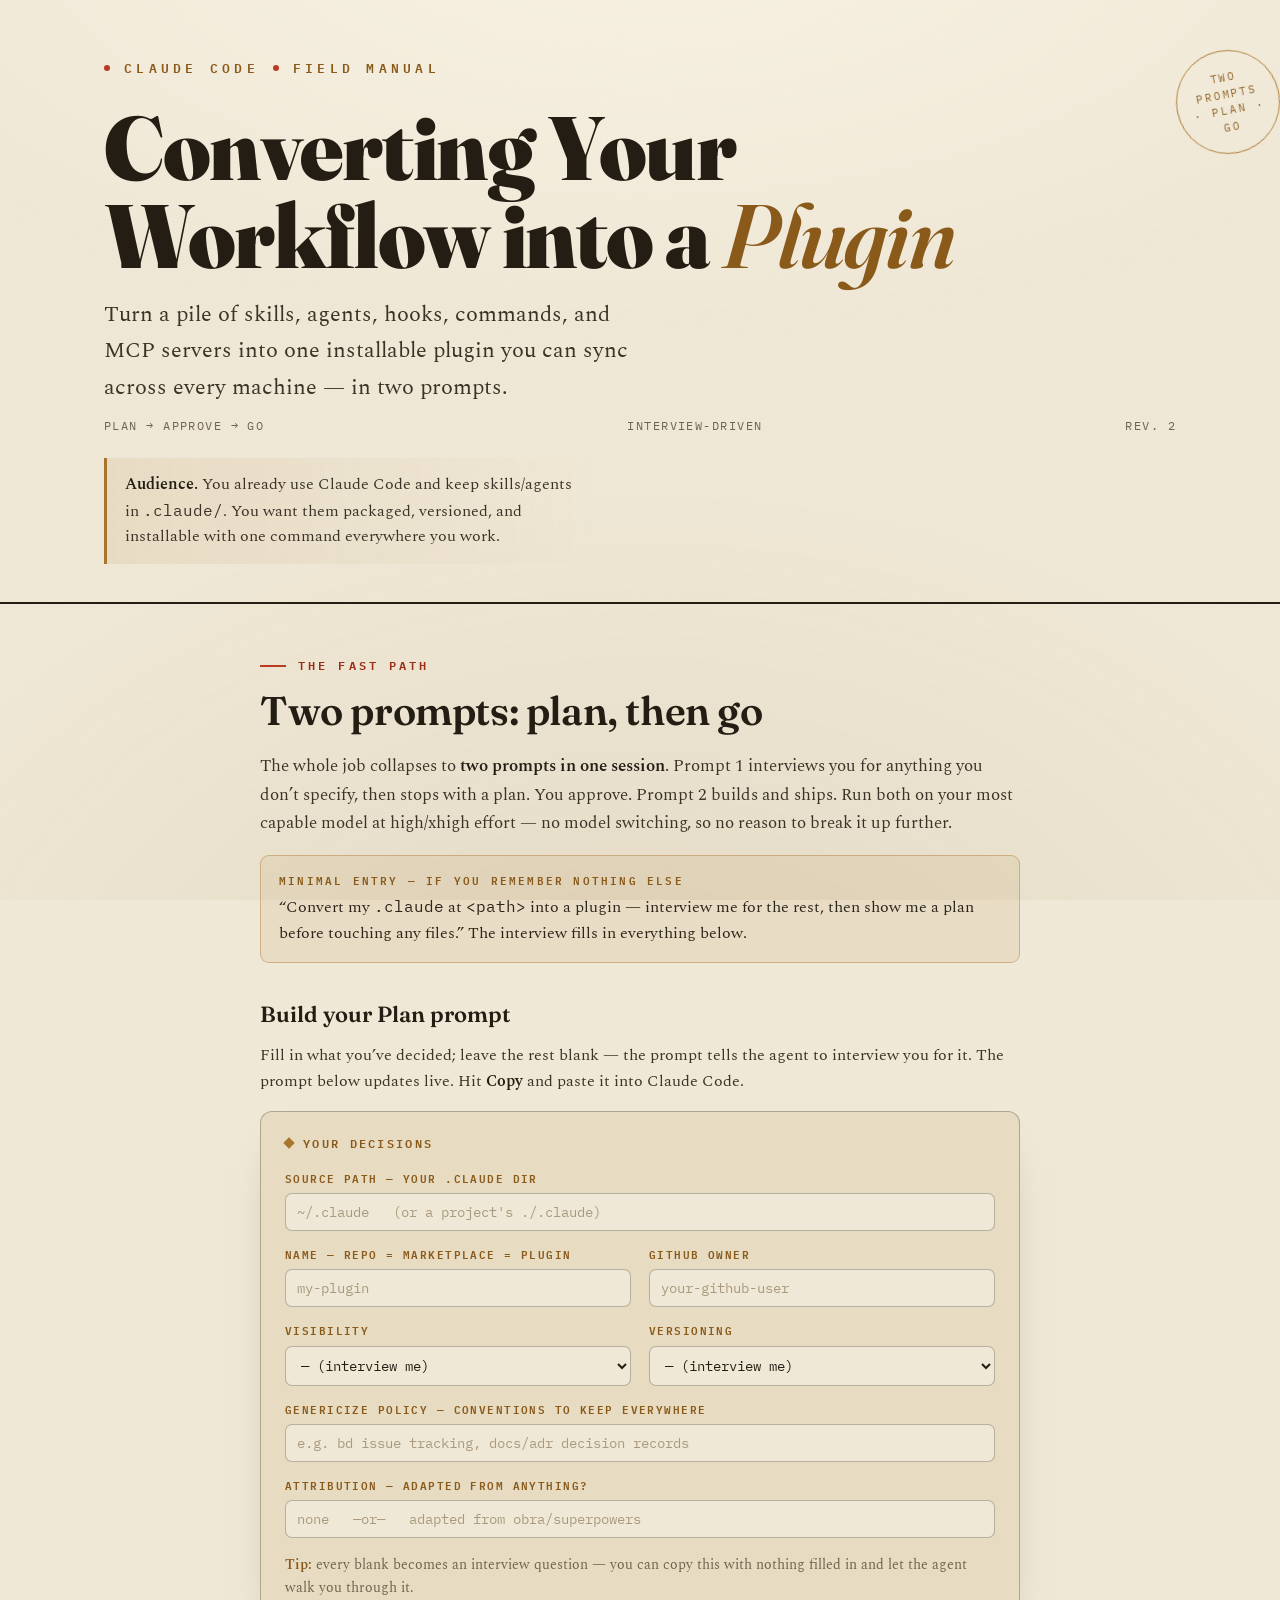
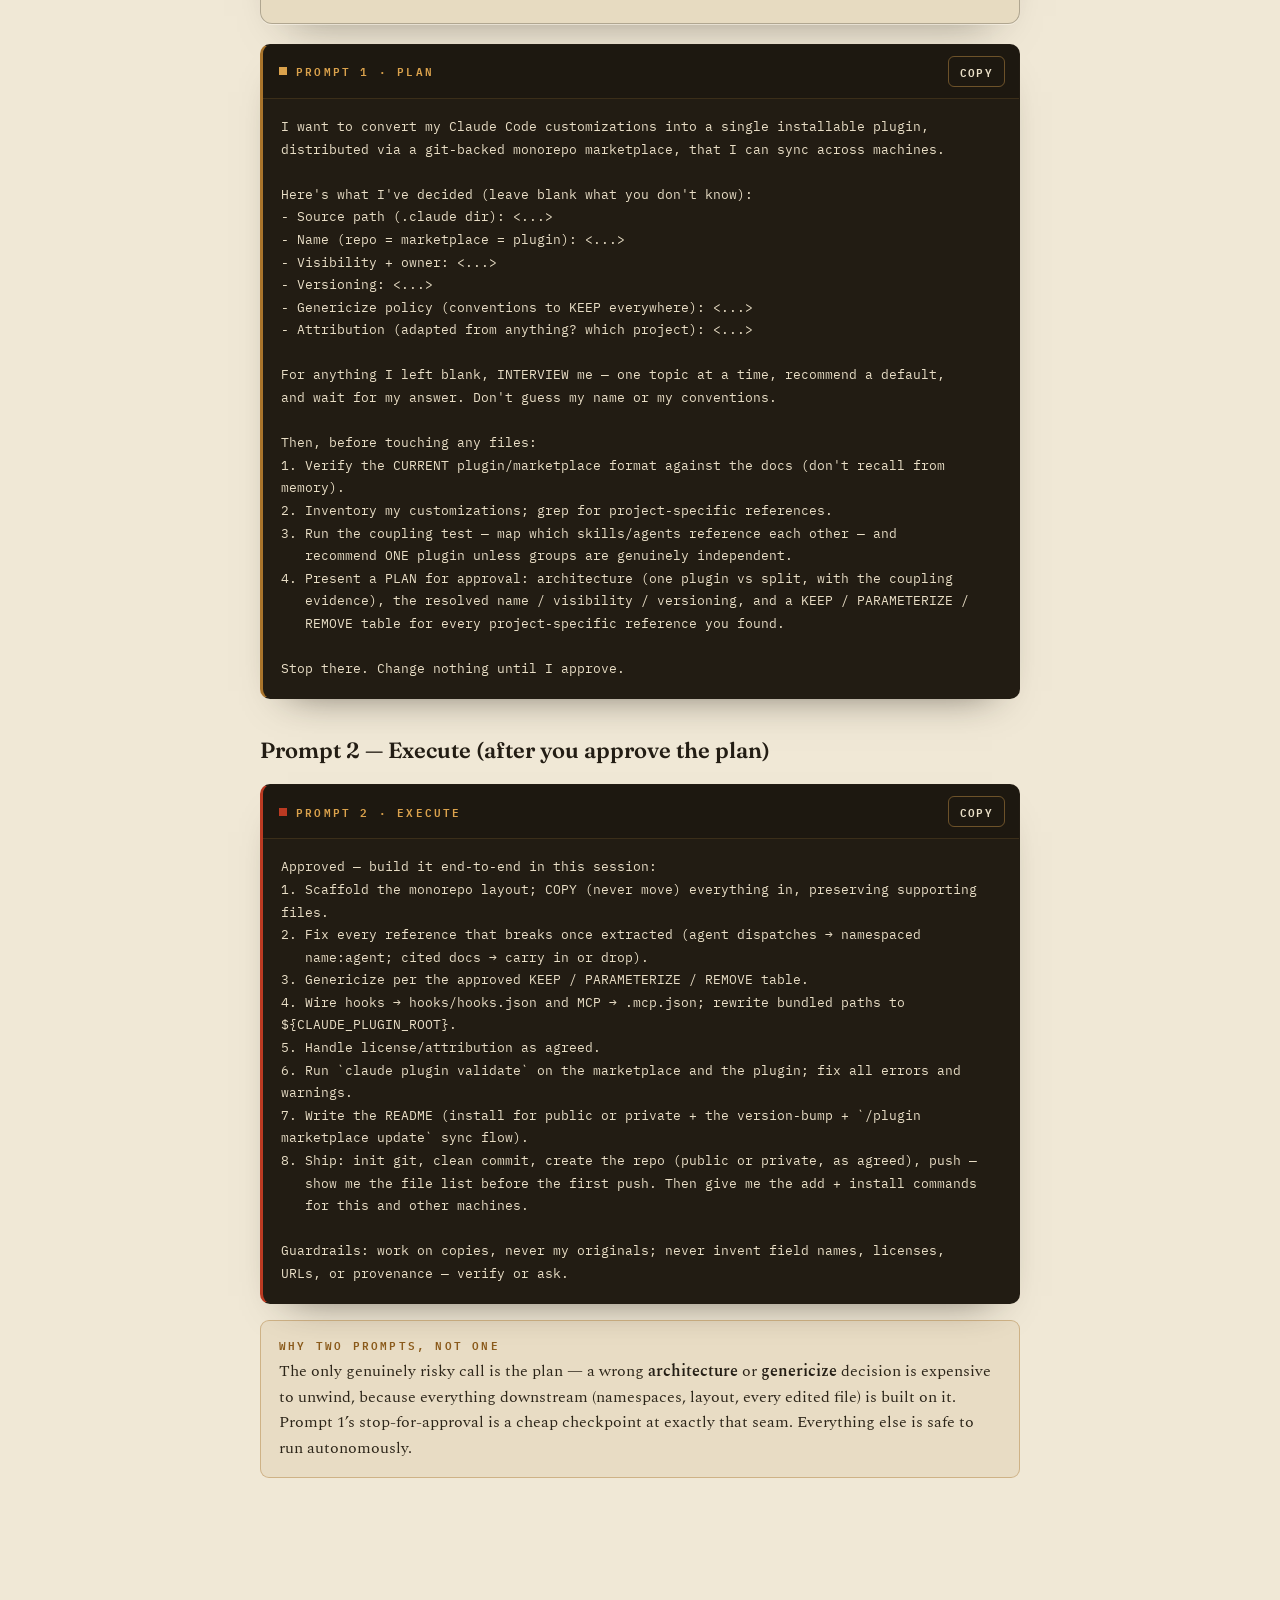
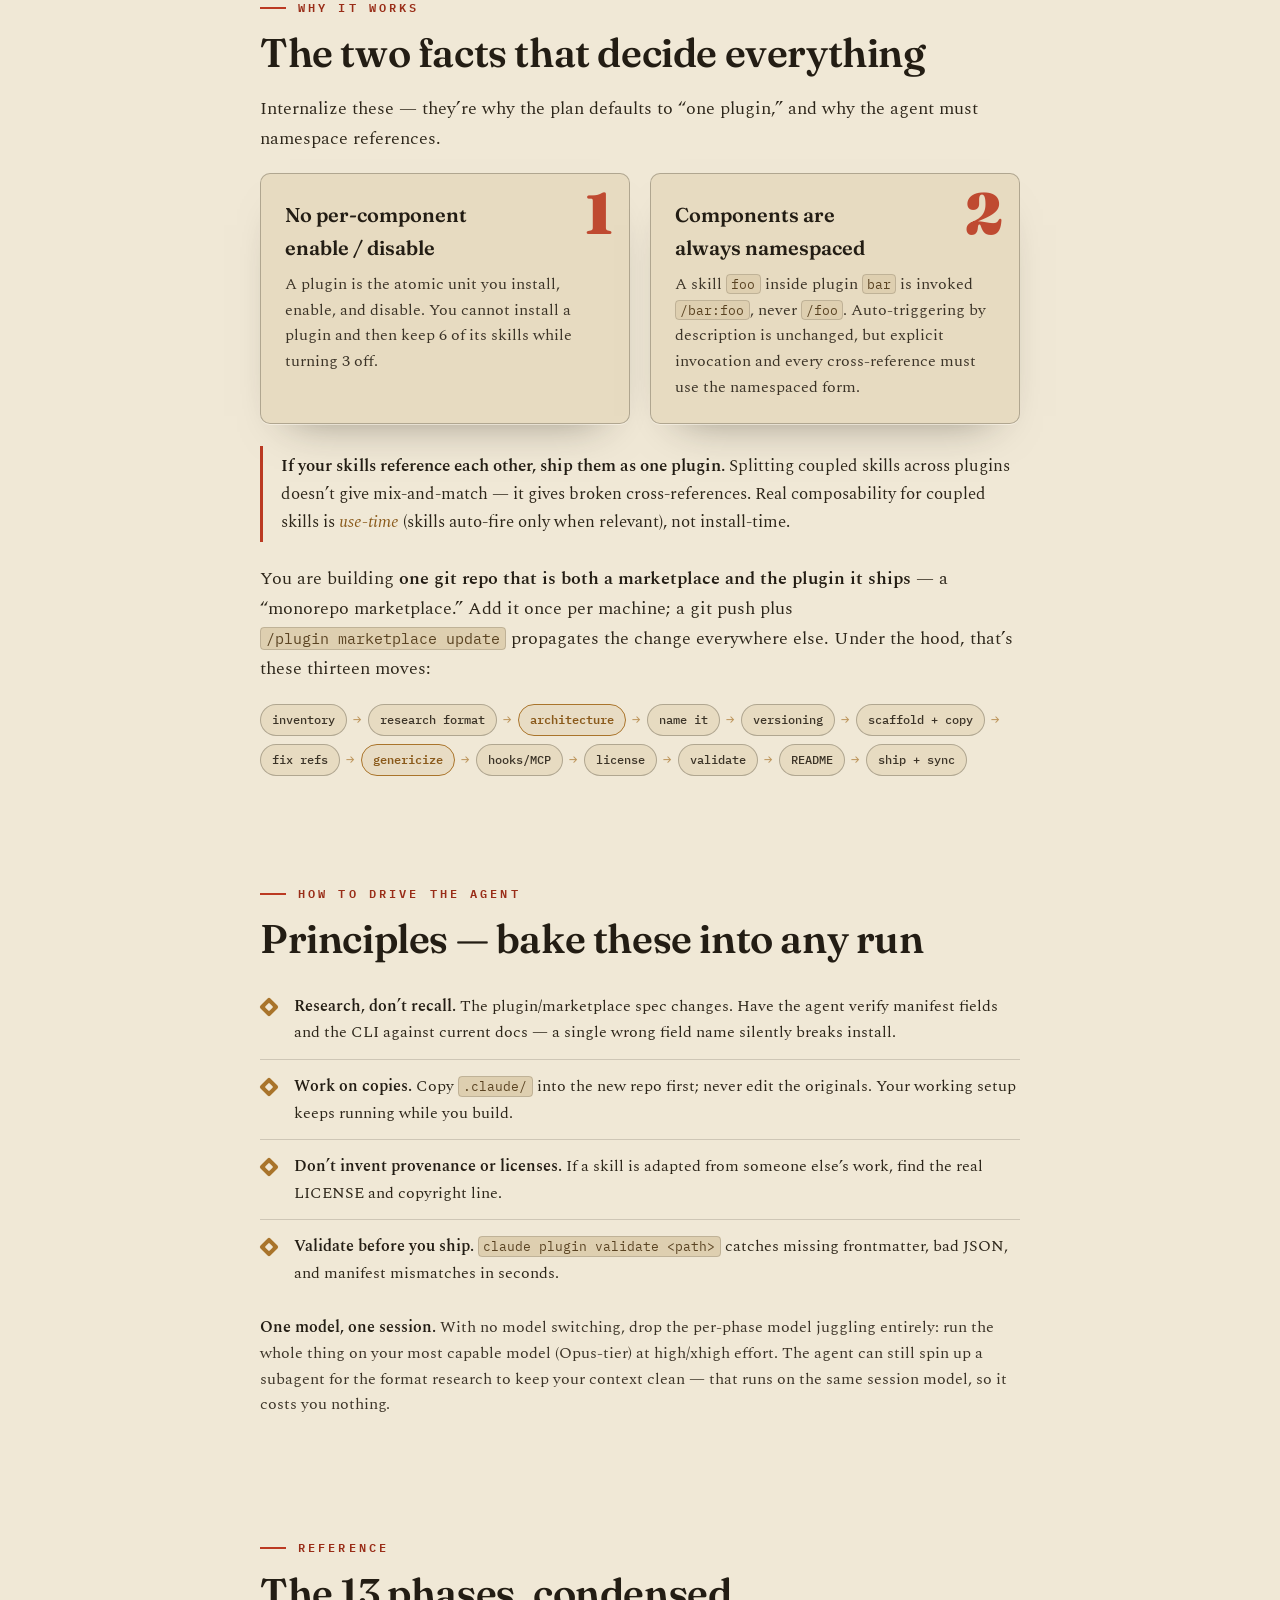
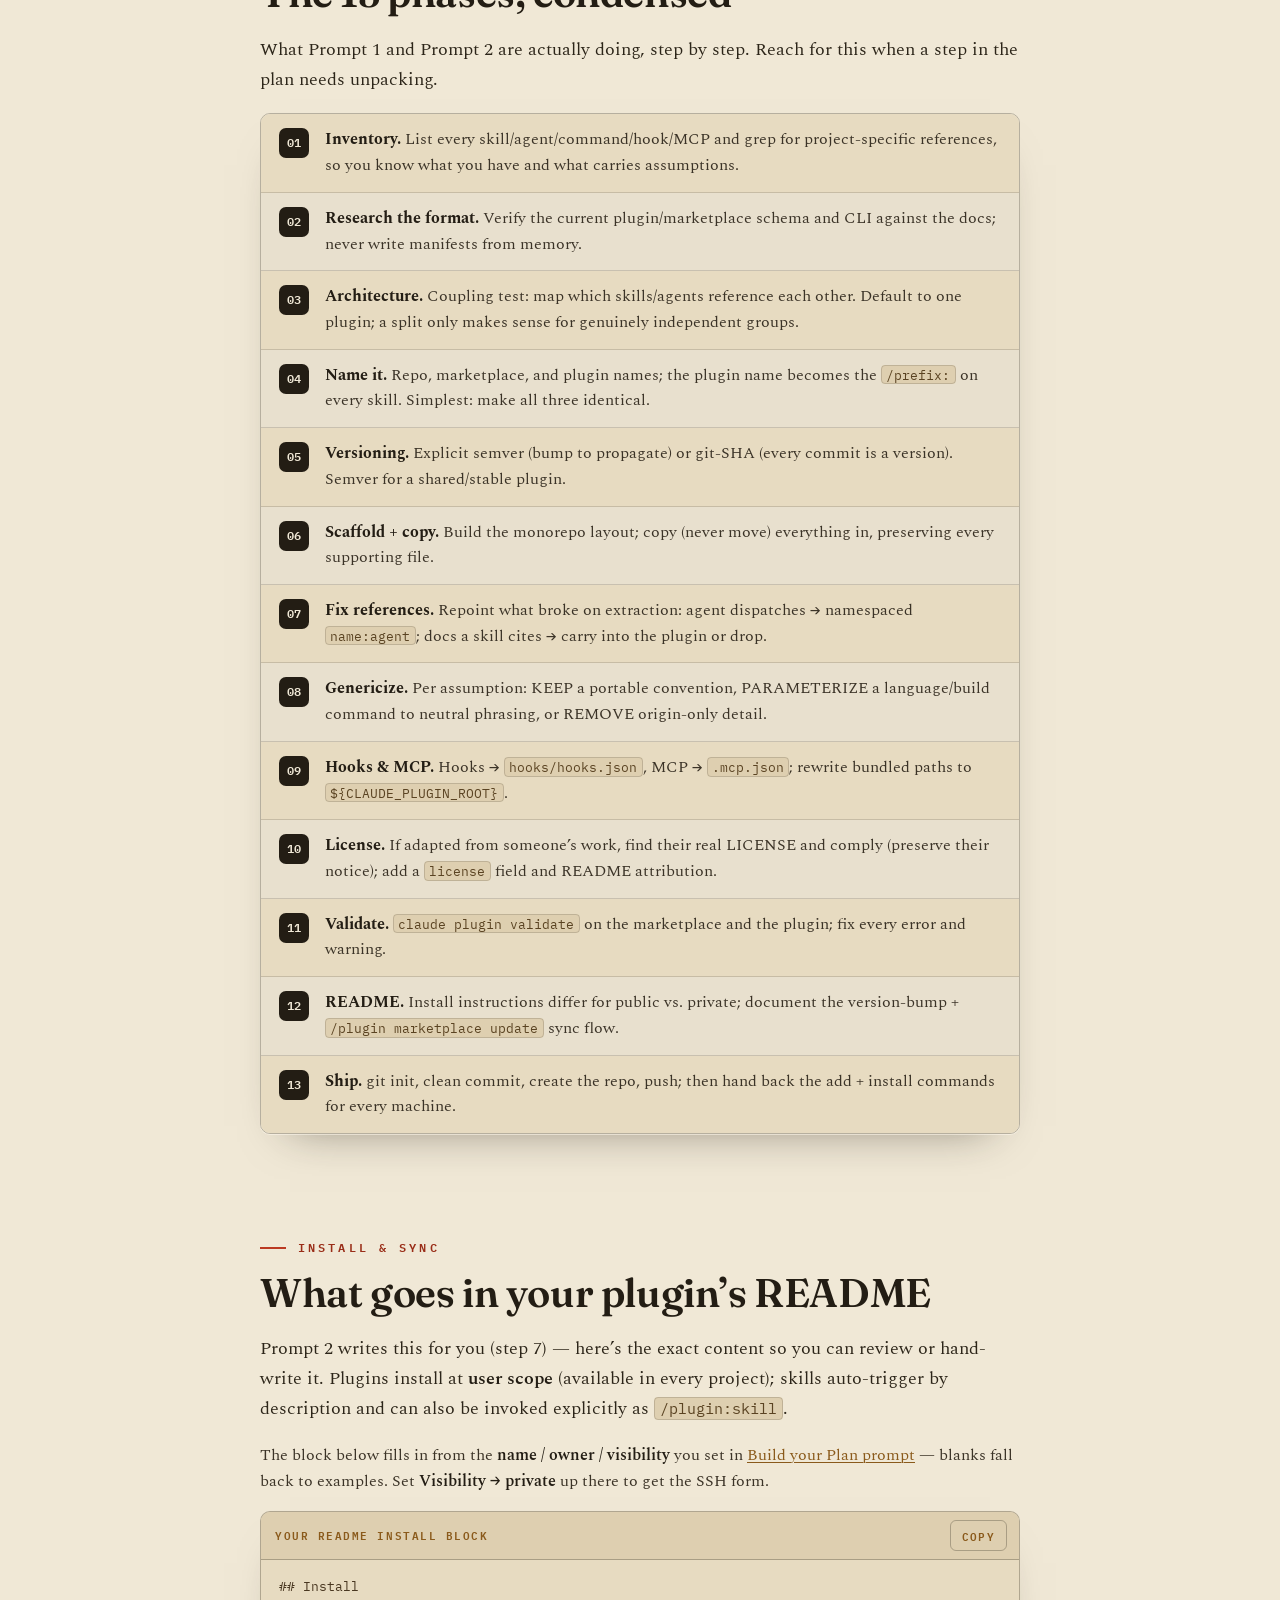
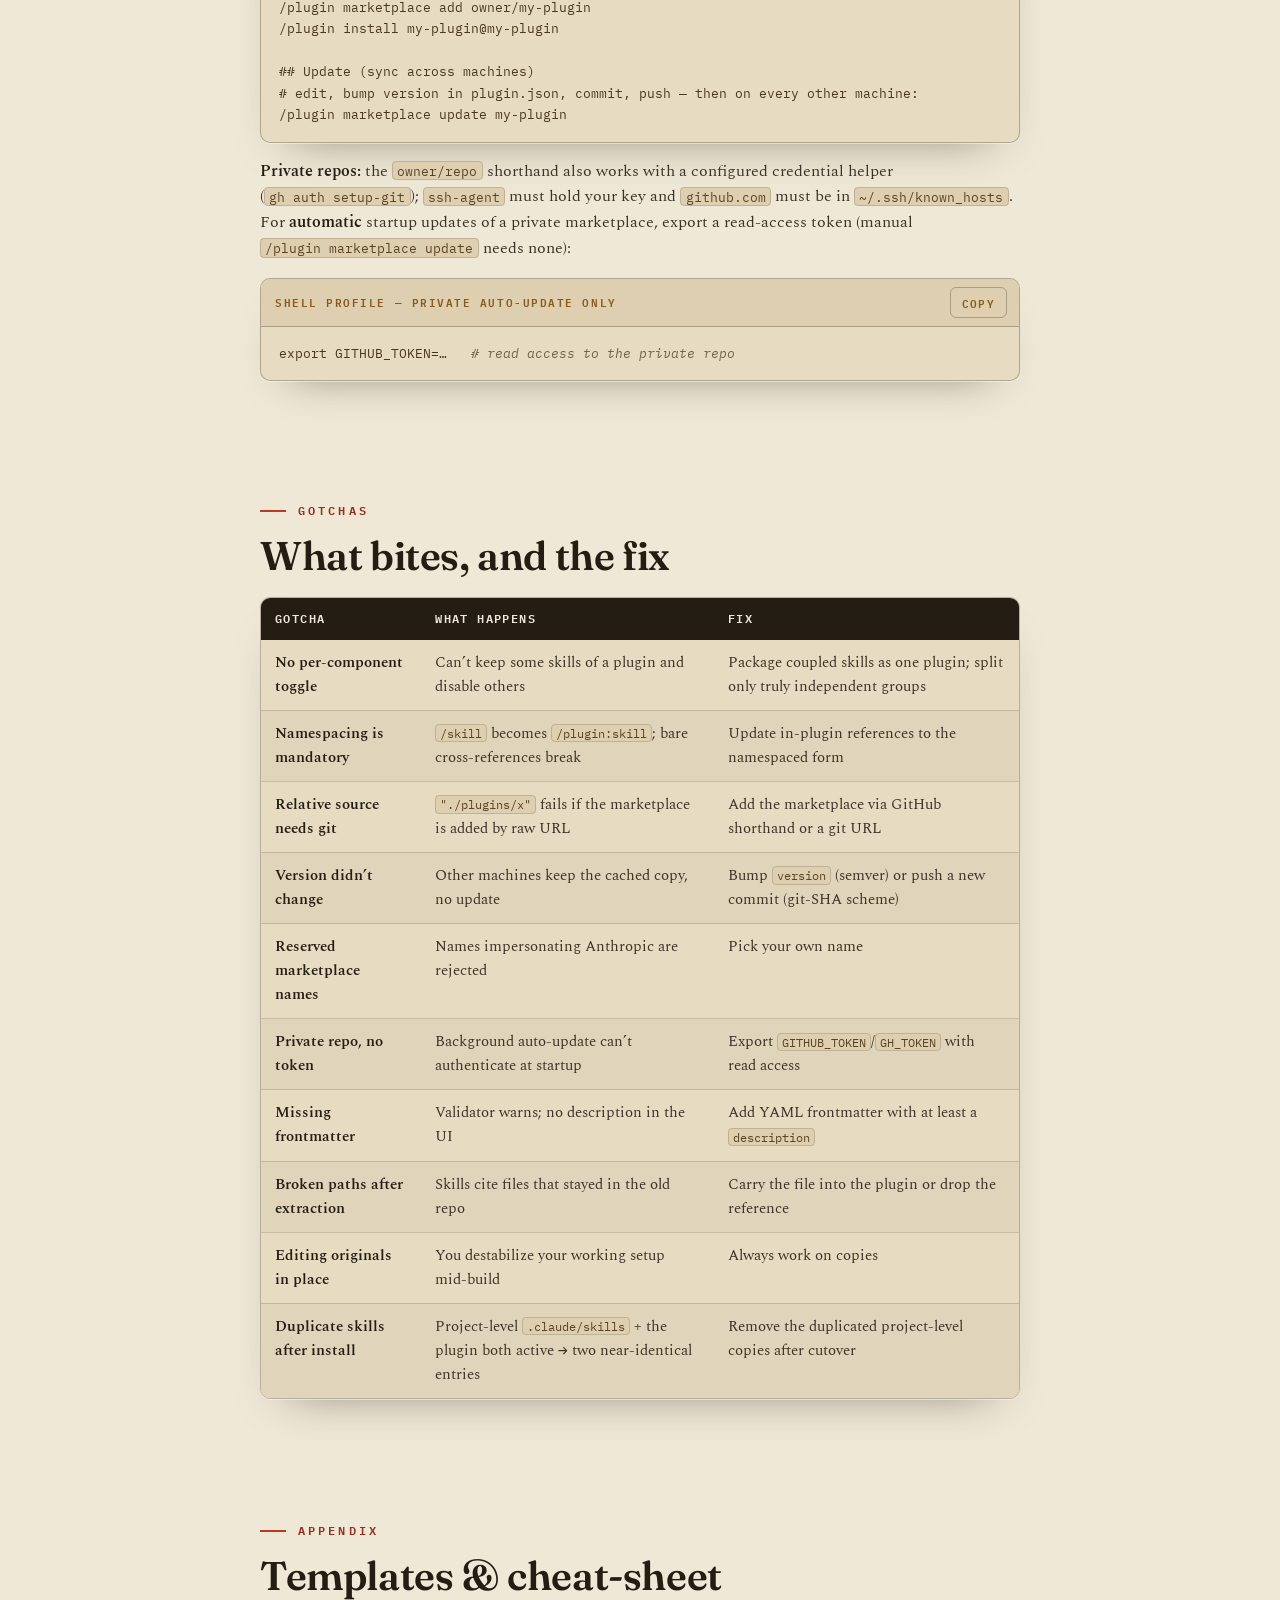
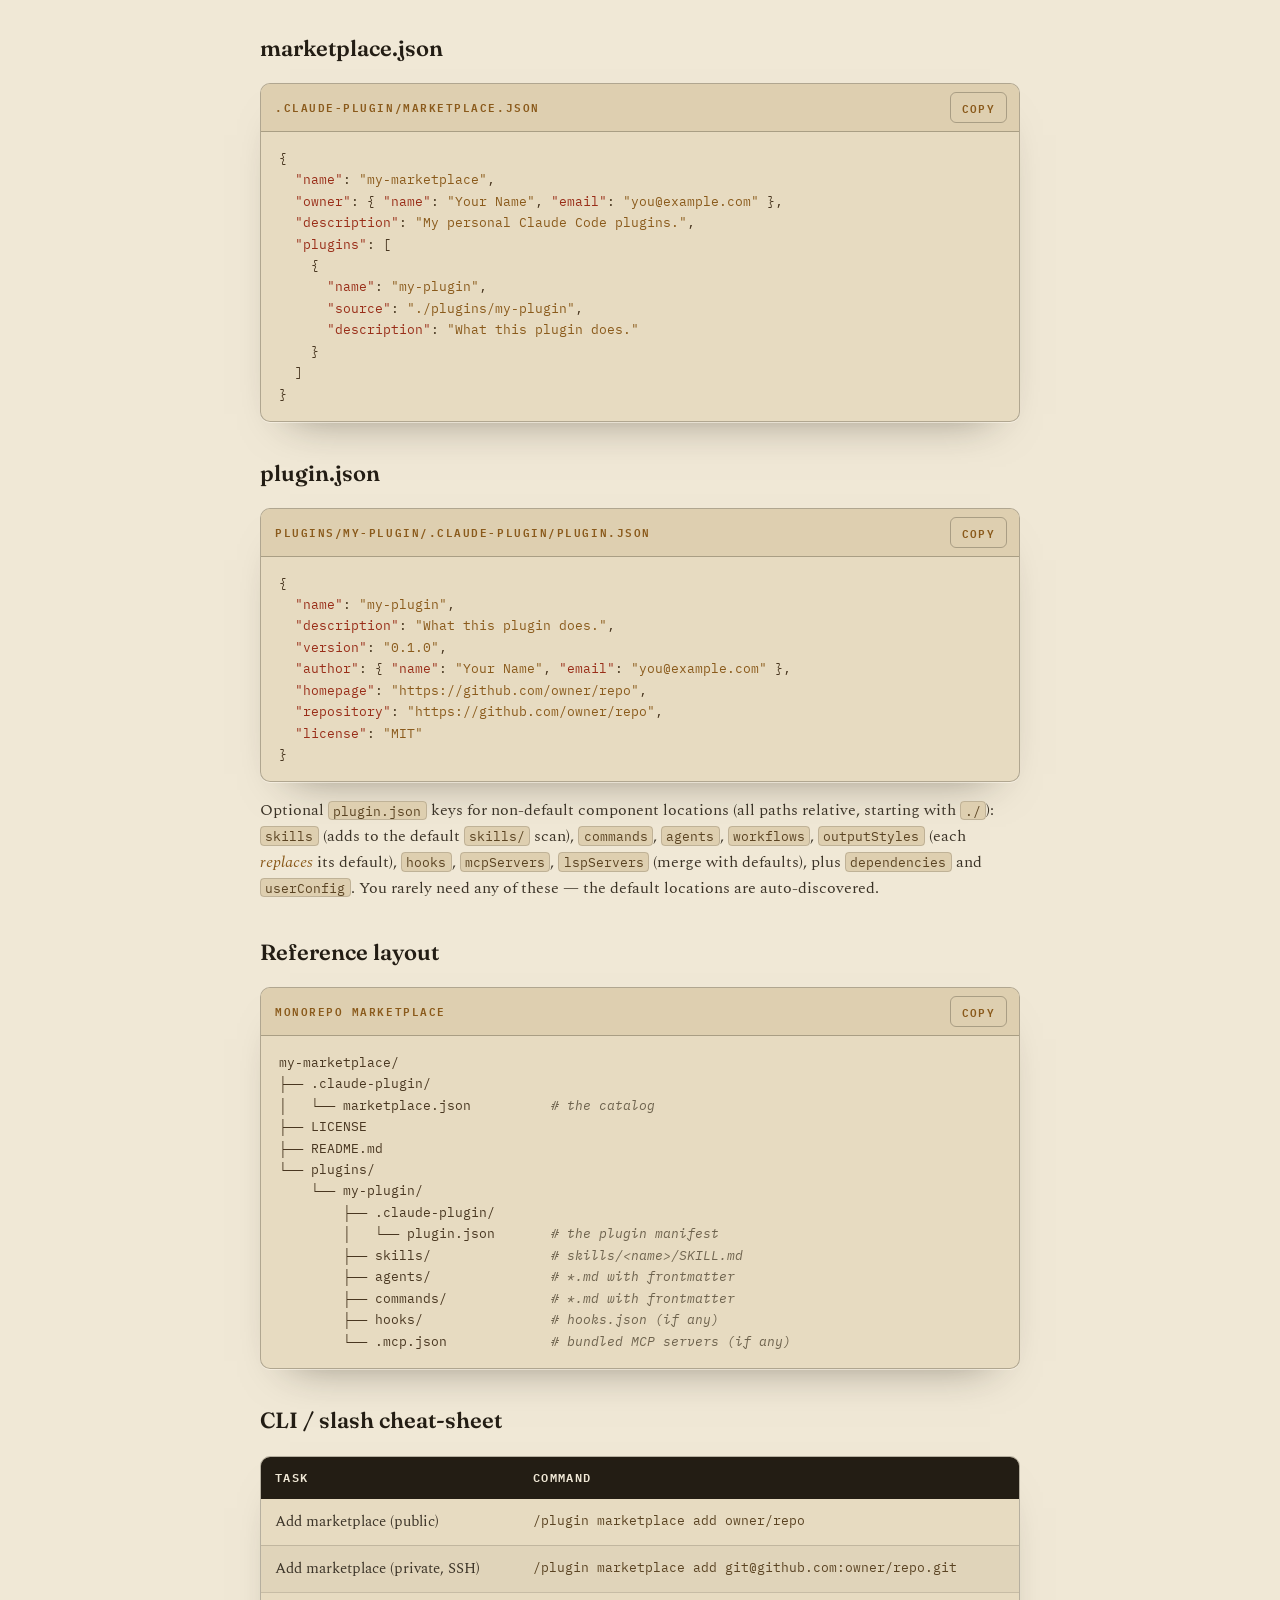
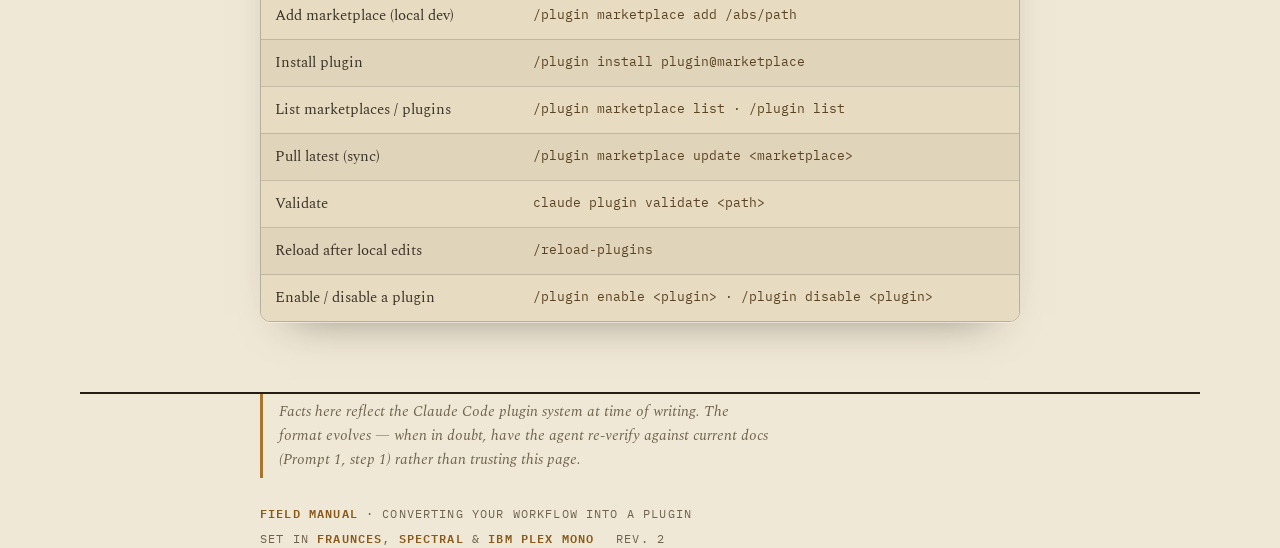
==== commit f8a6f06b: "docs: add install-instructions section with live README install-block generator" ====
--- a/docs/guides/converting-your-workflow-to-a-plugin.html
+++ b/docs/guides/converting-your-workflow-to-a-plugin.html
@@ -235,6 +235,7 @@
   <a href="#why"><span class="bar"></span>Two facts</a>
   <a href="#principles"><span class="bar"></span>Principles</a>
   <a href="#reference"><span class="bar"></span>Reference · 13</a>
+  <a href="#install"><span class="bar"></span>Install</a>
   <a href="#gotchas"><span class="bar"></span>Gotchas</a>
   <a href="#appendix"><span class="bar"></span>Appendix</a>
 </nav>
@@ -399,6 +400,23 @@
   </div>
 </section>
 
+<!-- INSTALL -->
+<section class="sec column" id="install">
+  <div class="sec-tag">Install &amp; sync</div>
+  <h2>What goes in your plugin’s README</h2>
+  <p>Prompt&nbsp;2 writes this for you (step 7) — here’s the exact content so you can review or hand-write it. Plugins install at <strong>user scope</strong> (available in every project); skills auto-trigger by description and can also be invoked explicitly as <code>/plugin:skill</code>.</p>
+  <p class="note">The block below fills in from the <strong>name / owner / visibility</strong> you set in <a href="#fastpath">Build your Plan prompt</a> — blanks fall back to examples. Set <strong>Visibility → private</strong> up there to get the SSH form.</p>
+  <figure class="code" data-copy>
+    <figcaption>your README install block<button class="copy" type="button">Copy</button></figcaption>
+    <pre class="copysrc" id="install-block"></pre>
+  </figure>
+  <p class="note"><strong>Private repos:</strong> the <code>owner/repo</code> shorthand also works with a configured credential helper (<code>gh auth setup-git</code>); <code>ssh-agent</code> must hold your key and <code>github.com</code> must be in <code>~/.ssh/known_hosts</code>. For <strong>automatic</strong> startup updates of a private marketplace, export a read-access token (manual <code>/plugin marketplace update</code> needs none):</p>
+  <figure class="code" data-copy>
+    <figcaption>shell profile — private auto-update only<button class="copy" type="button">Copy</button></figcaption>
+    <pre class="copysrc">export GITHUB_TOKEN=…   <span class="c"># read access to the private repo</span></pre>
+  </figure>
+</section>
+
 <!-- GOTCHAS -->
 <section class="sec column" id="gotchas">
   <div class="sec-tag">Gotchas</div>
@@ -525,6 +543,7 @@
     attr:   document.getElementById('f-attr')
   };
   var out = document.getElementById('prompt1');
+  var installOut = document.getElementById('install-block');
   var BLANK = '<...>';
   function val(el){ return el && el.value && el.value.trim() ? el.value.trim() : ''; }
   function visLine(){
@@ -562,7 +581,23 @@
 "Stop there. Change nothing until I approve."
     );
   }
-  function refresh(){ out.textContent = build(); }
+  function instSrc(){
+    var o = val(f.owner) || 'owner', n = val(f.name) || 'my-plugin';
+    return val(f.vis) === 'private' ? 'git@github.com:' + o + '/' + n + '.git' : o + '/' + n;
+  }
+  function buildInstall(){
+    var n = val(f.name) || 'my-plugin';
+    return (
+"## Install\n" +
+"/plugin marketplace add " + instSrc() + "\n" +
+"/plugin install " + n + "@" + n + "\n" +
+"\n" +
+"## Update (sync across machines)\n" +
+"# edit, bump version in plugin.json, commit, push — then on every other machine:\n" +
+"/plugin marketplace update " + n
+    );
+  }
+  function refresh(){ out.textContent = build(); if(installOut) installOut.textContent = buildInstall(); }
   Object.keys(f).forEach(function(k){
     if(f[k]){ f[k].addEventListener('input', refresh); f[k].addEventListener('change', refresh); }
   });
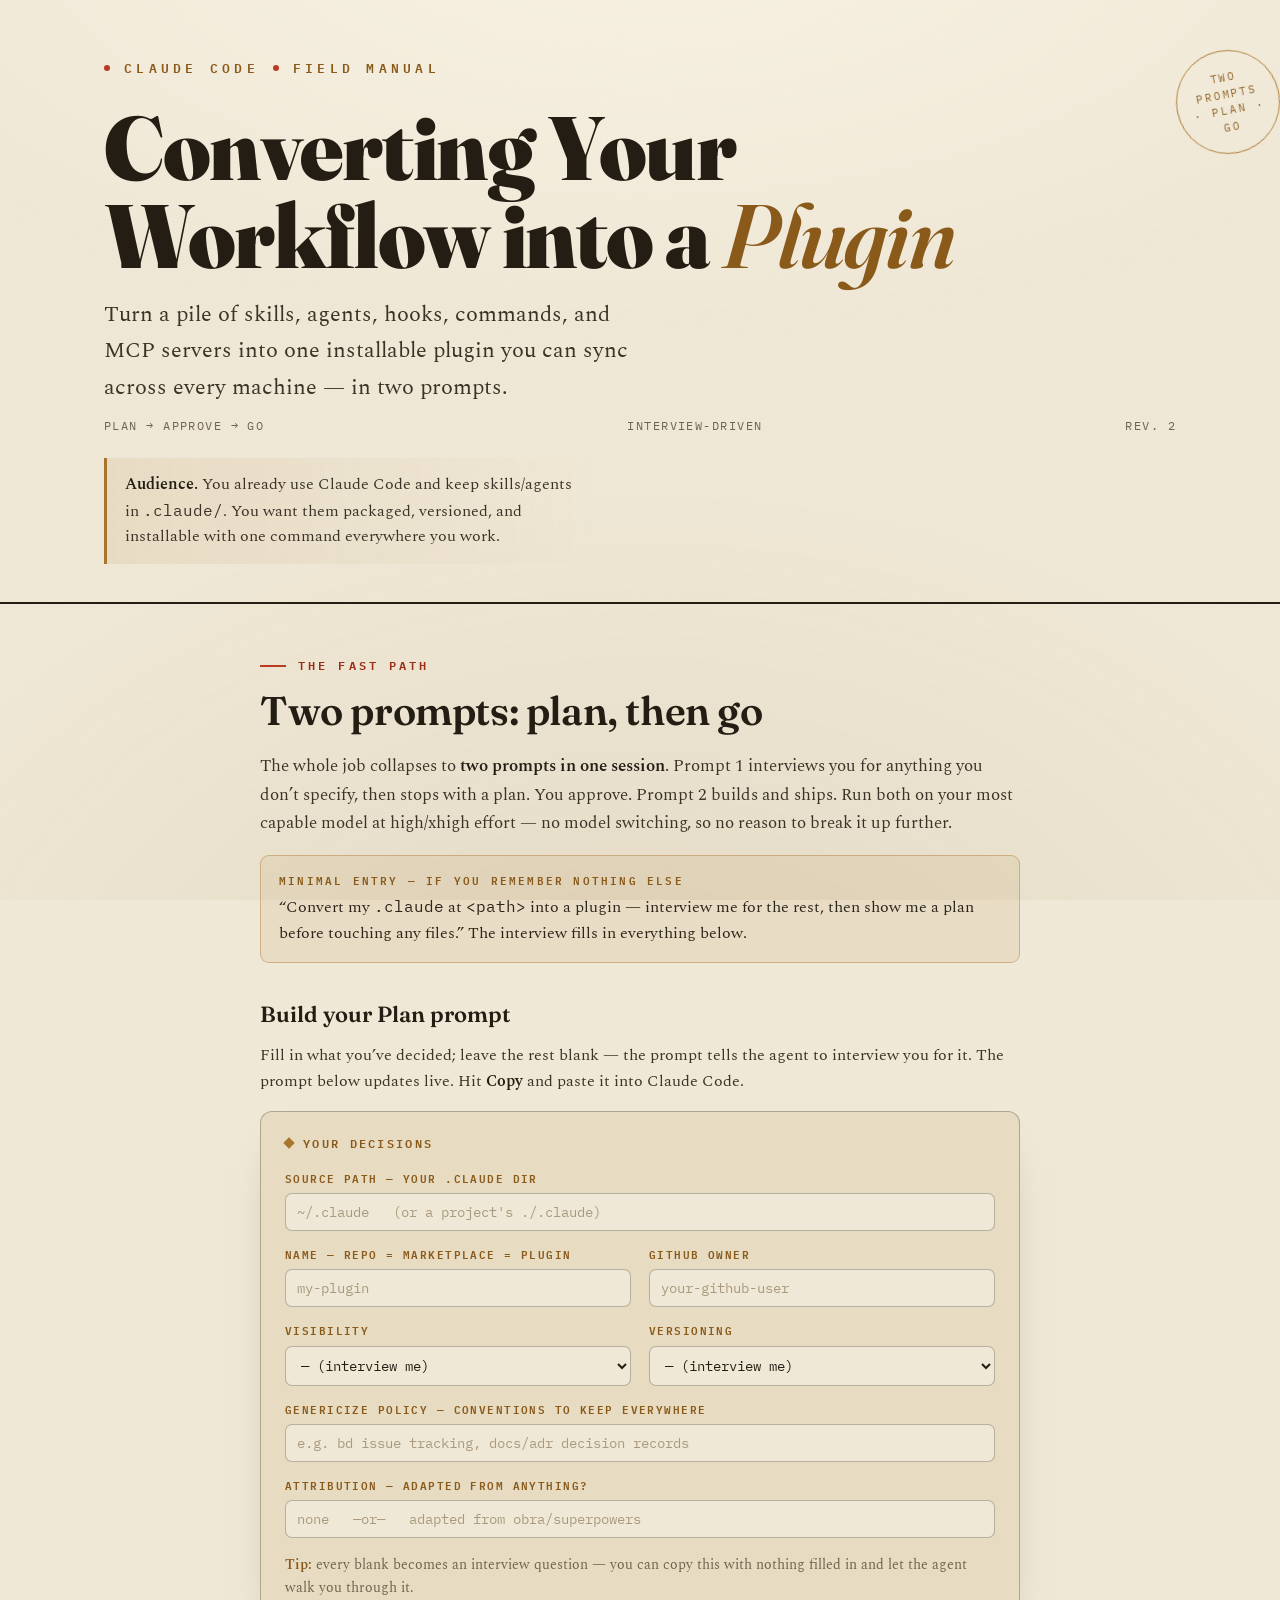
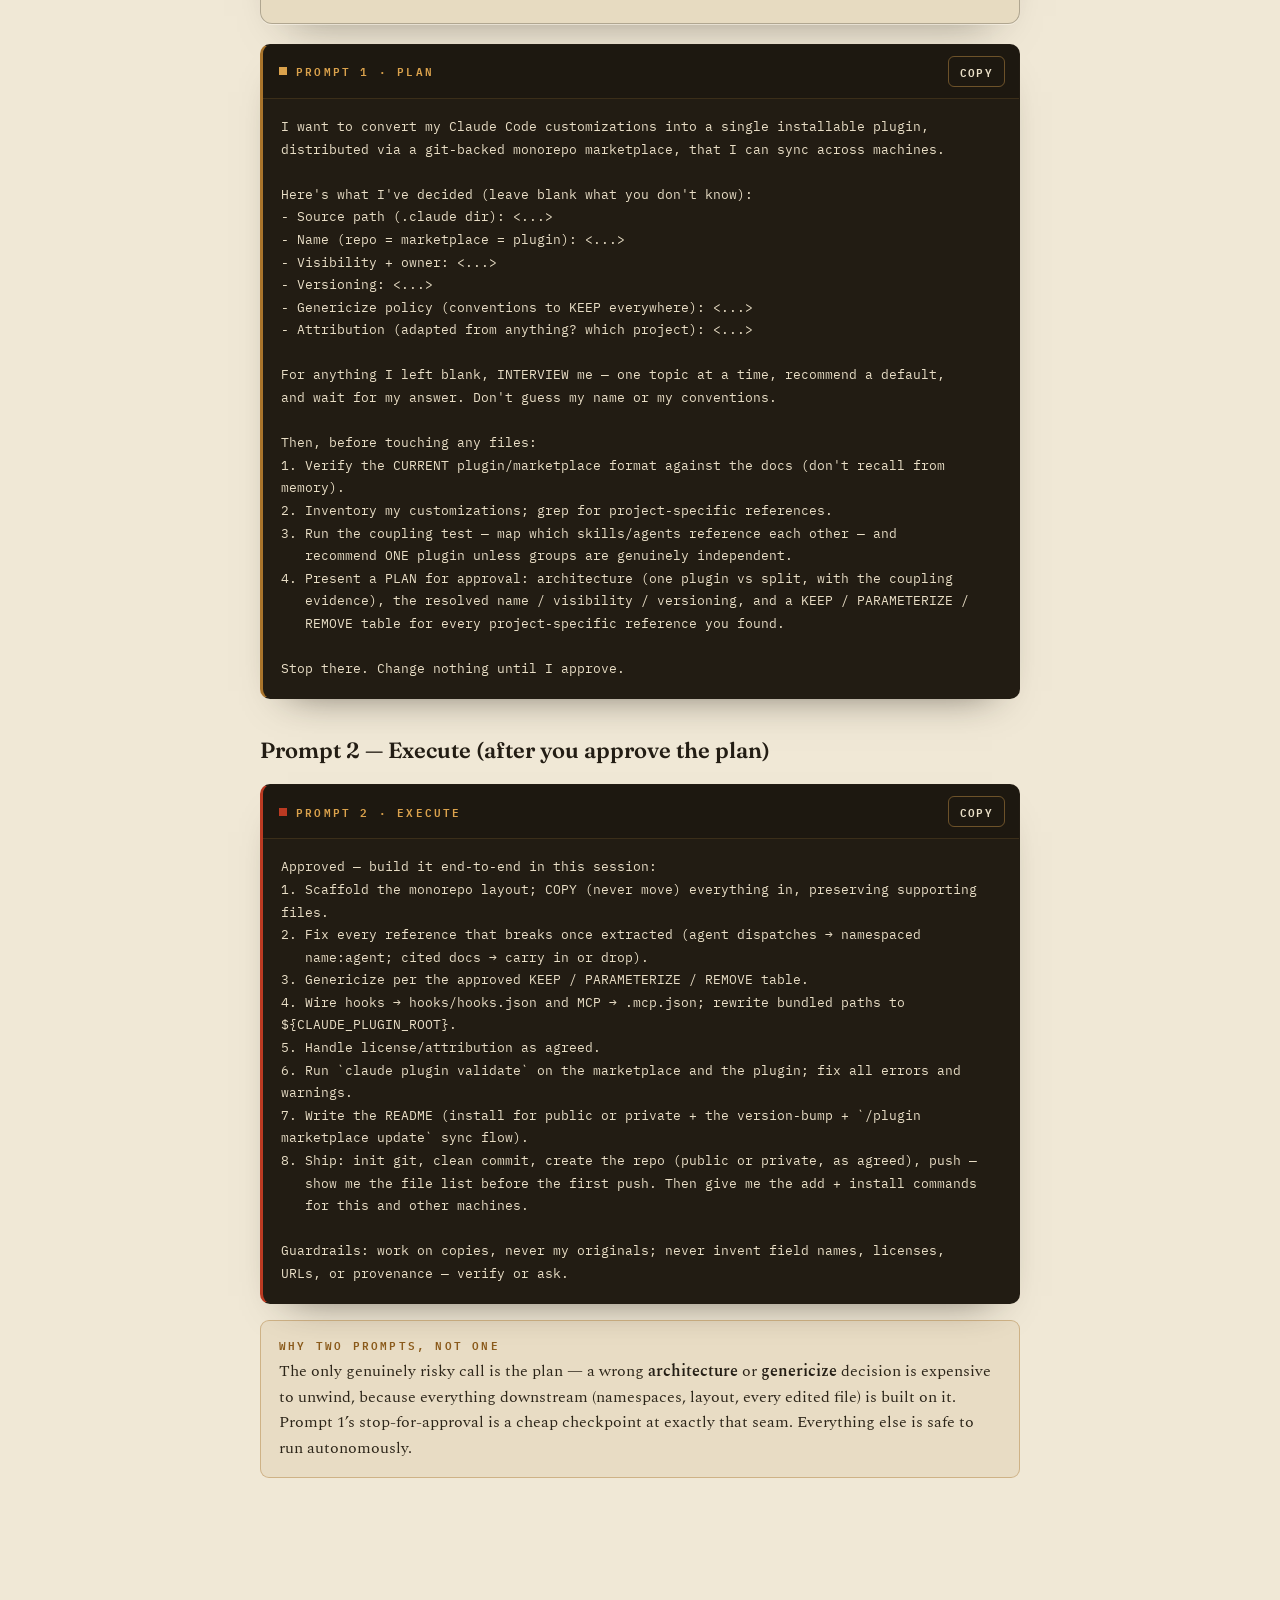
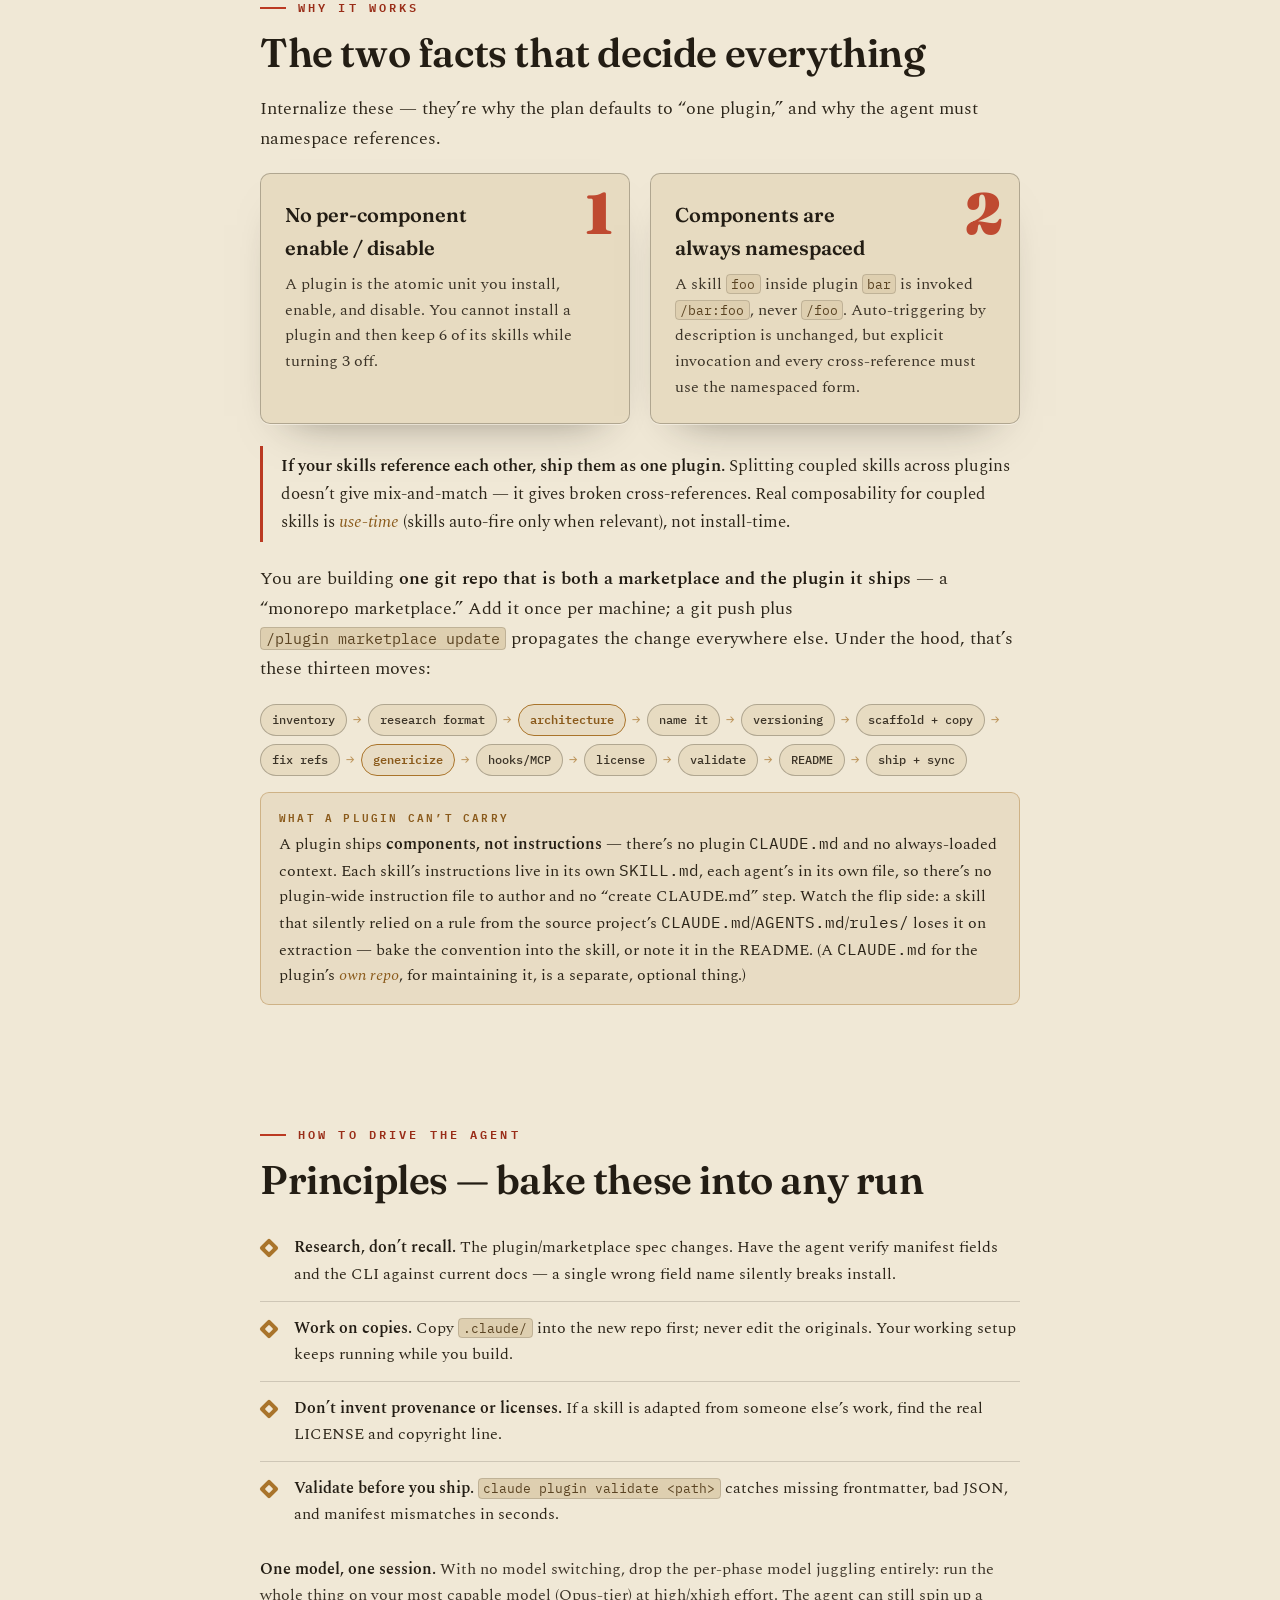
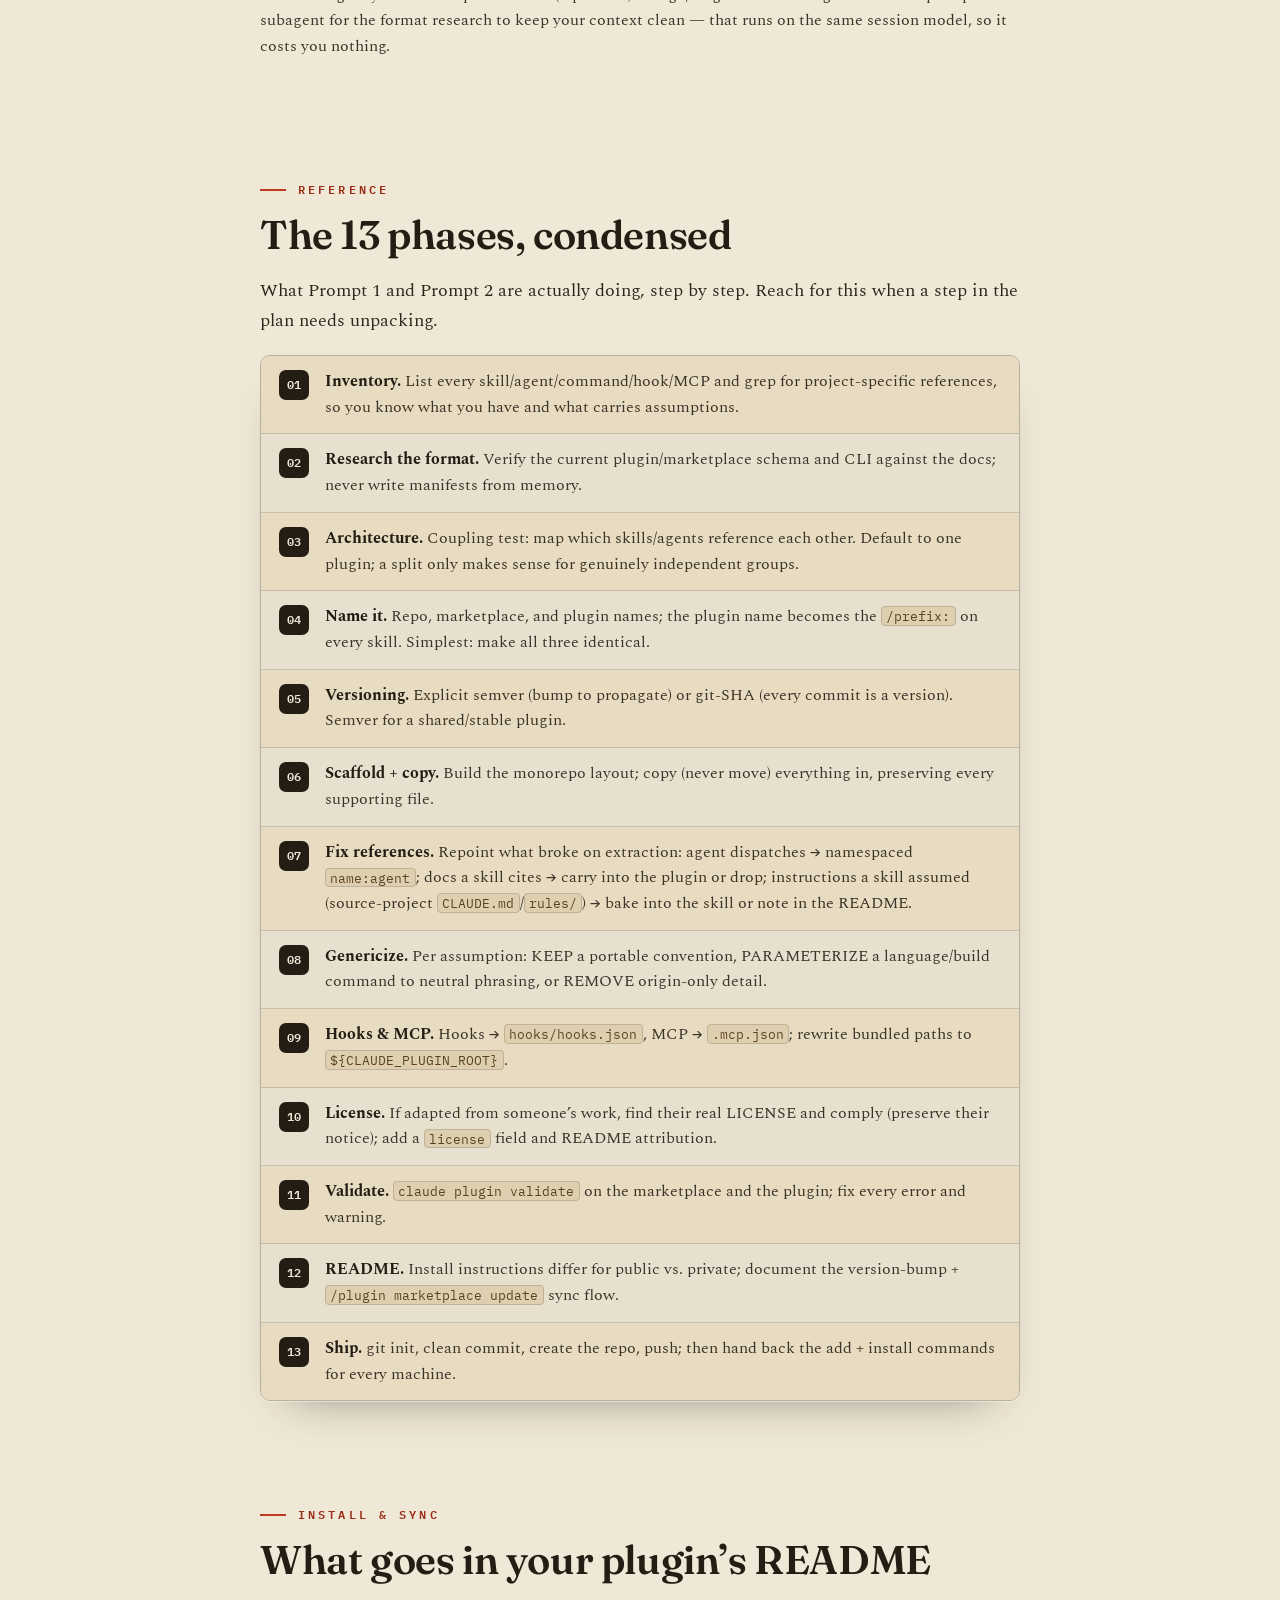
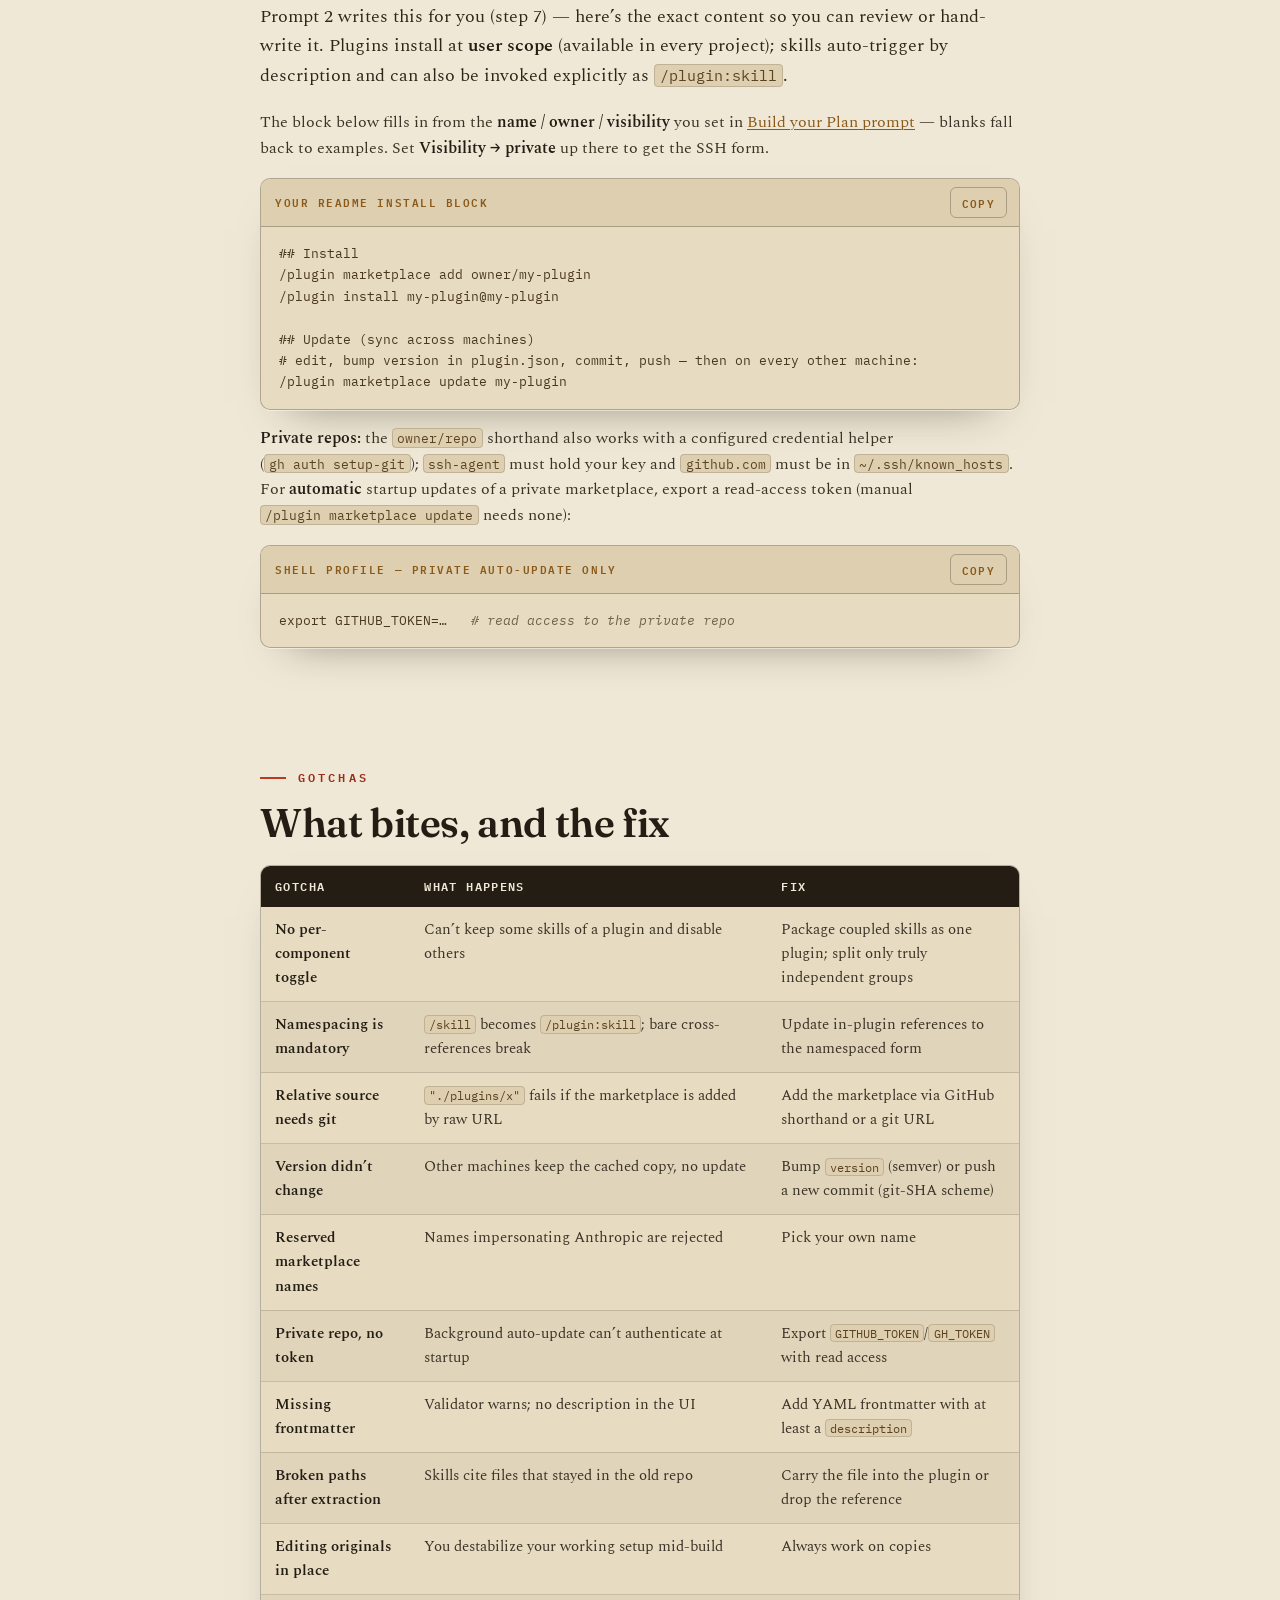
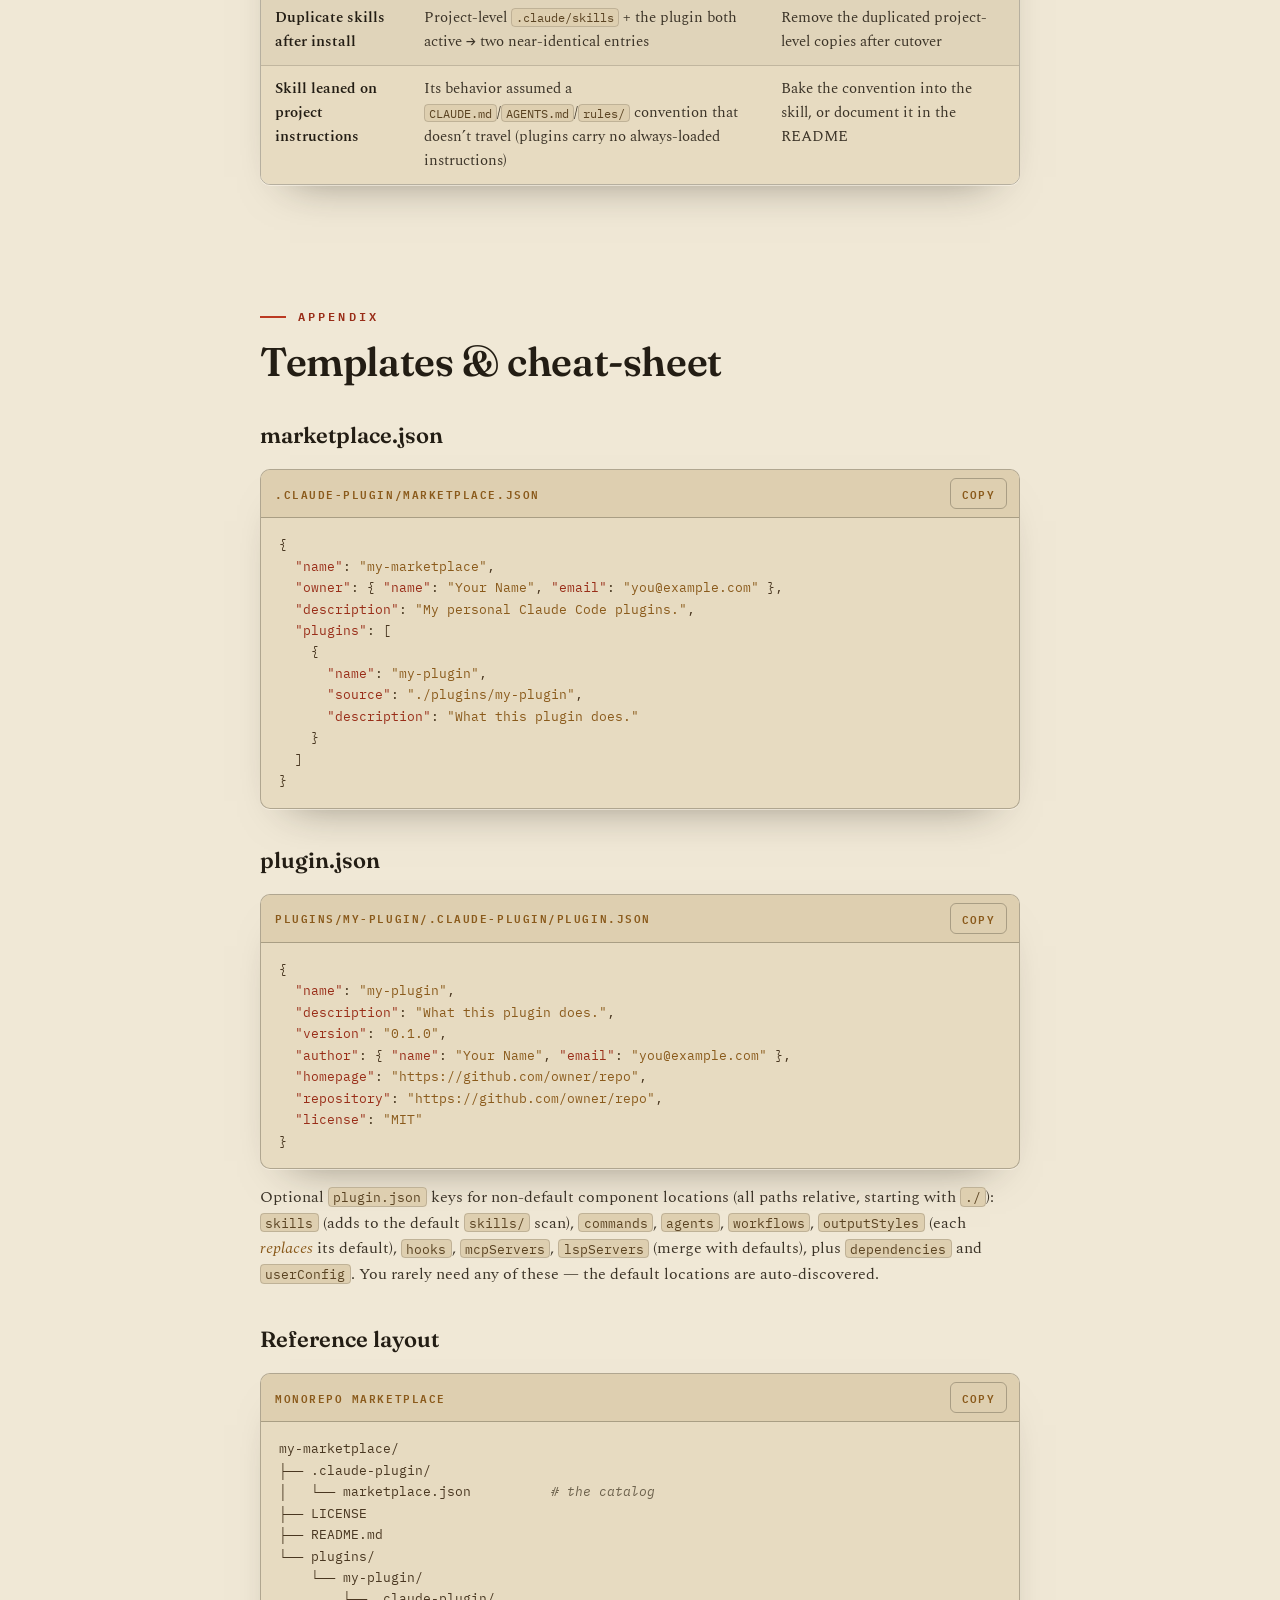
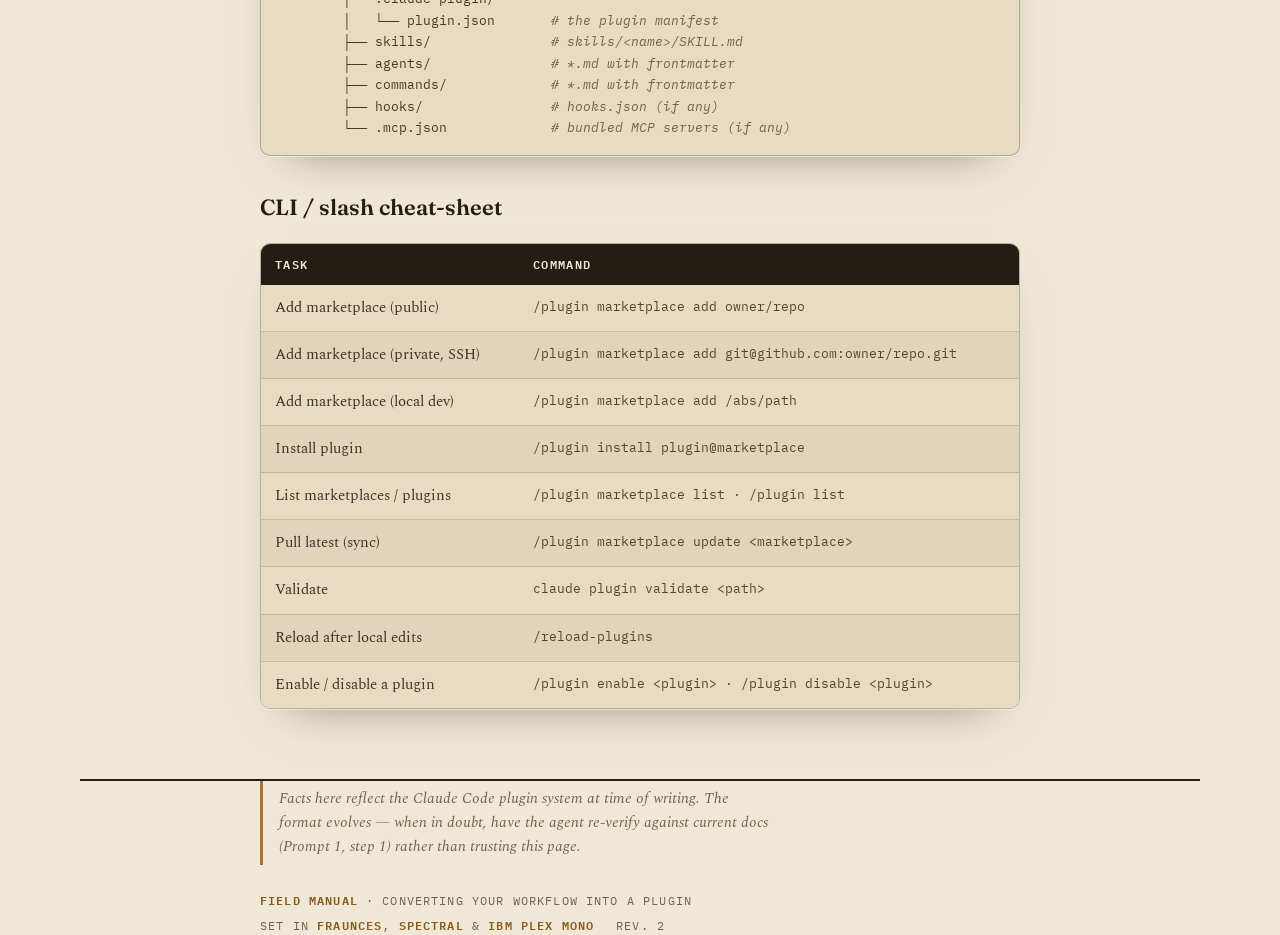
==== commit 32b68570: "docs: clarify a plugin ships components not instructions (no plugin CLAUDE.md)" ====
--- a/docs/guides/converting-your-workflow-to-a-plugin.html
+++ b/docs/guides/converting-your-workflow-to-a-plugin.html
@@ -363,6 +363,7 @@
     <span class="chip">README</span><span class="arr">→</span>
     <span class="chip">ship + sync</span>
   </div>
+  <div class="callout"><span class="lab">What a plugin can’t carry</span>A plugin ships <strong>components, not instructions</strong> — there’s no plugin <code>CLAUDE.md</code> and no always-loaded context. Each skill’s instructions live in its own <code>SKILL.md</code>, each agent’s in its own file, so there’s no plugin-wide instruction file to author and no “create CLAUDE.md” step. Watch the flip side: a skill that silently relied on a rule from the source project’s <code>CLAUDE.md</code>/<code>AGENTS.md</code>/<code>rules/</code> loses it on extraction — bake the convention into the skill, or note it in the README. (A <code>CLAUDE.md</code> for the plugin’s <em>own repo</em>, for maintaining it, is a separate, optional thing.)</div>
 </section>
 
 <!-- PRINCIPLES -->
@@ -390,7 +391,7 @@
     <div class="ref-item"><span class="ref-n">04</span><div><b>Name it.</b> Repo, marketplace, and plugin names; the plugin name becomes the <code>/prefix:</code> on every skill. Simplest: make all three identical.</div></div>
     <div class="ref-item"><span class="ref-n">05</span><div><b>Versioning.</b> Explicit semver (bump to propagate) or git-SHA (every commit is a version). Semver for a shared/stable plugin.</div></div>
     <div class="ref-item"><span class="ref-n">06</span><div><b>Scaffold + copy.</b> Build the monorepo layout; copy (never move) everything in, preserving every supporting file.</div></div>
-    <div class="ref-item"><span class="ref-n">07</span><div><b>Fix references.</b> Repoint what broke on extraction: agent dispatches → namespaced <code>name:agent</code>; docs a skill cites → carry into the plugin or drop.</div></div>
+    <div class="ref-item"><span class="ref-n">07</span><div><b>Fix references.</b> Repoint what broke on extraction: agent dispatches → namespaced <code>name:agent</code>; docs a skill cites → carry into the plugin or drop; instructions a skill assumed (source-project <code>CLAUDE.md</code>/<code>rules/</code>) → bake into the skill or note in the README.</div></div>
     <div class="ref-item"><span class="ref-n">08</span><div><b>Genericize.</b> Per assumption: KEEP a portable convention, PARAMETERIZE a language/build command to neutral phrasing, or REMOVE origin-only detail.</div></div>
     <div class="ref-item"><span class="ref-n">09</span><div><b>Hooks &amp; MCP.</b> Hooks → <code>hooks/hooks.json</code>, MCP → <code>.mcp.json</code>; rewrite bundled paths to <code>${CLAUDE_PLUGIN_ROOT}</code>.</div></div>
     <div class="ref-item"><span class="ref-n">10</span><div><b>License.</b> If adapted from someone’s work, find their real LICENSE and comply (preserve their notice); add a <code>license</code> field and README attribution.</div></div>
@@ -435,6 +436,7 @@
         <tr><td><strong>Broken paths after extraction</strong></td><td>Skills cite files that stayed in the old repo</td><td>Carry the file into the plugin or drop the reference</td></tr>
         <tr><td><strong>Editing originals in place</strong></td><td>You destabilize your working setup mid-build</td><td>Always work on copies</td></tr>
         <tr><td><strong>Duplicate skills after install</strong></td><td>Project-level <code>.claude/skills</code> + the plugin both active → two near-identical entries</td><td>Remove the duplicated project-level copies after cutover</td></tr>
+        <tr><td><strong>Skill leaned on project instructions</strong></td><td>Its behavior assumed a <code>CLAUDE.md</code>/<code>AGENTS.md</code>/<code>rules/</code> convention that doesn’t travel (plugins carry no always-loaded instructions)</td><td>Bake the convention into the skill, or document it in the README</td></tr>
       </tbody>
     </table>
   </div>
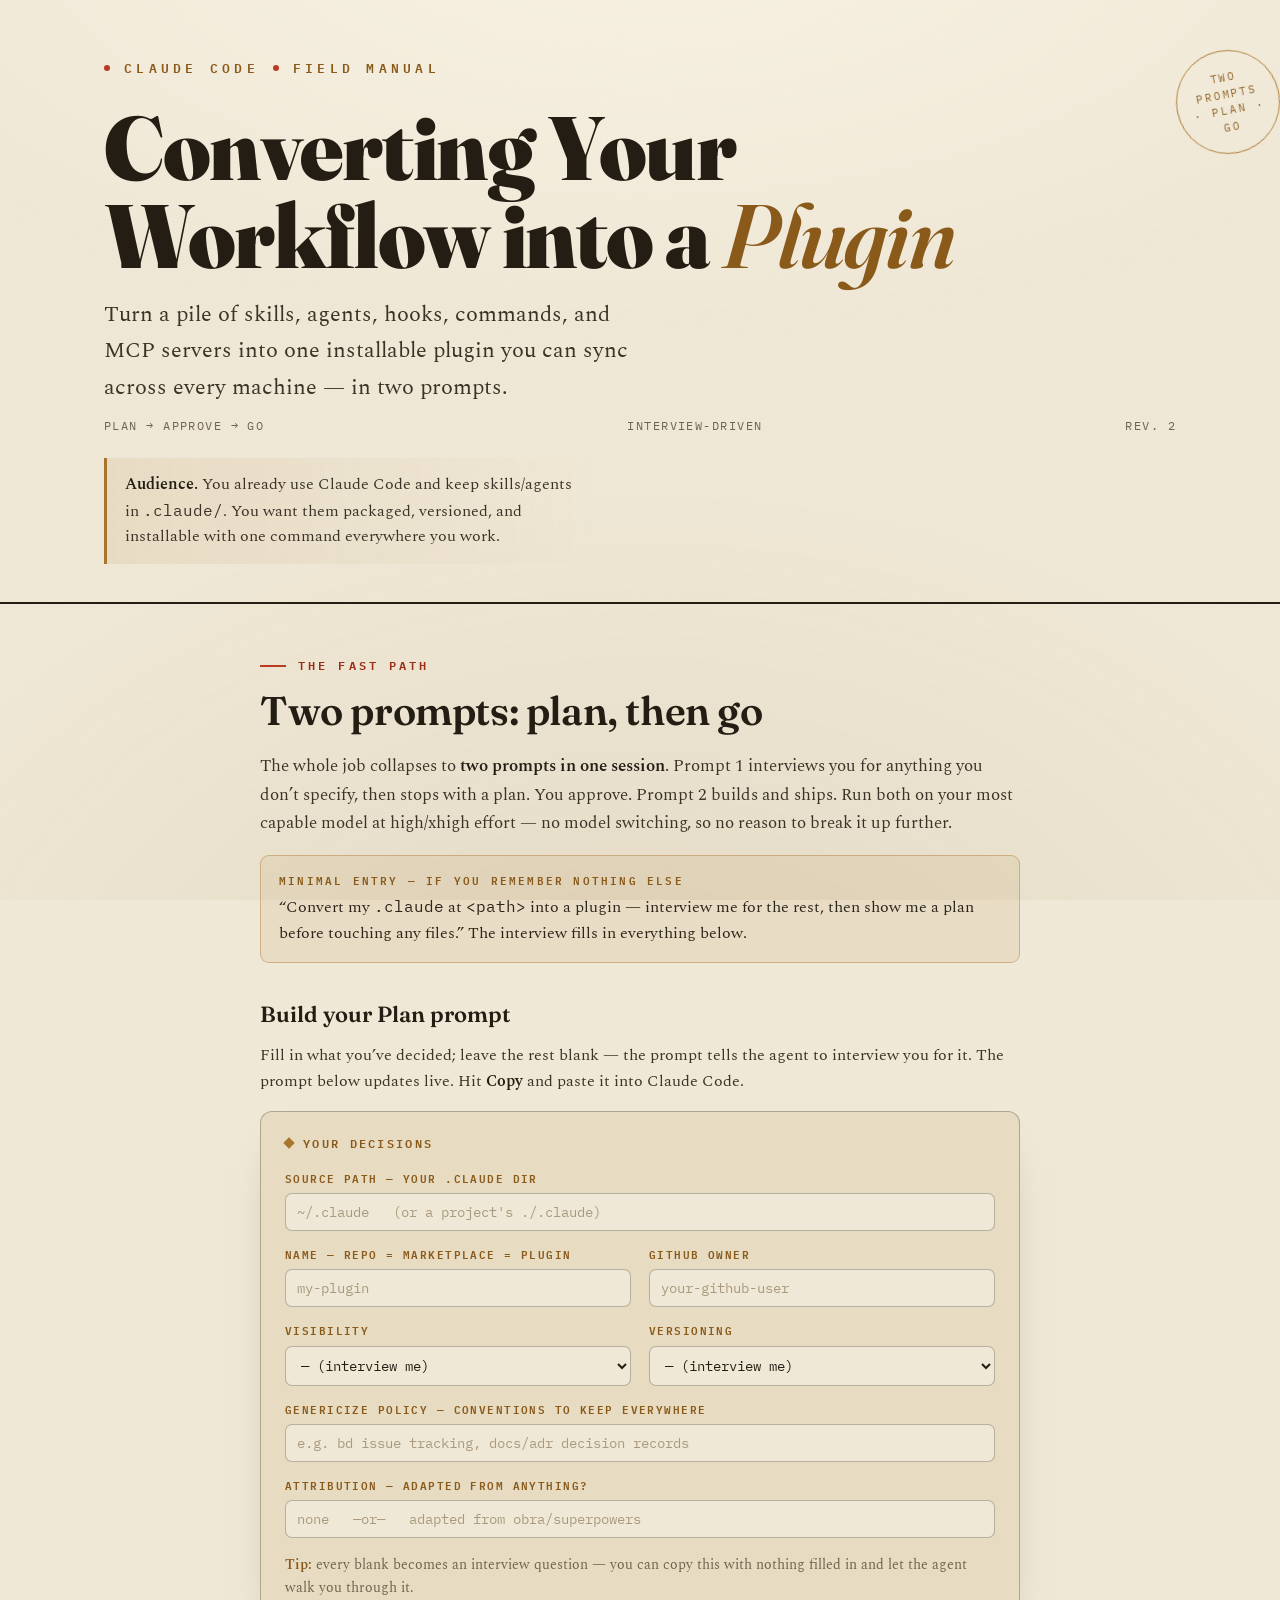
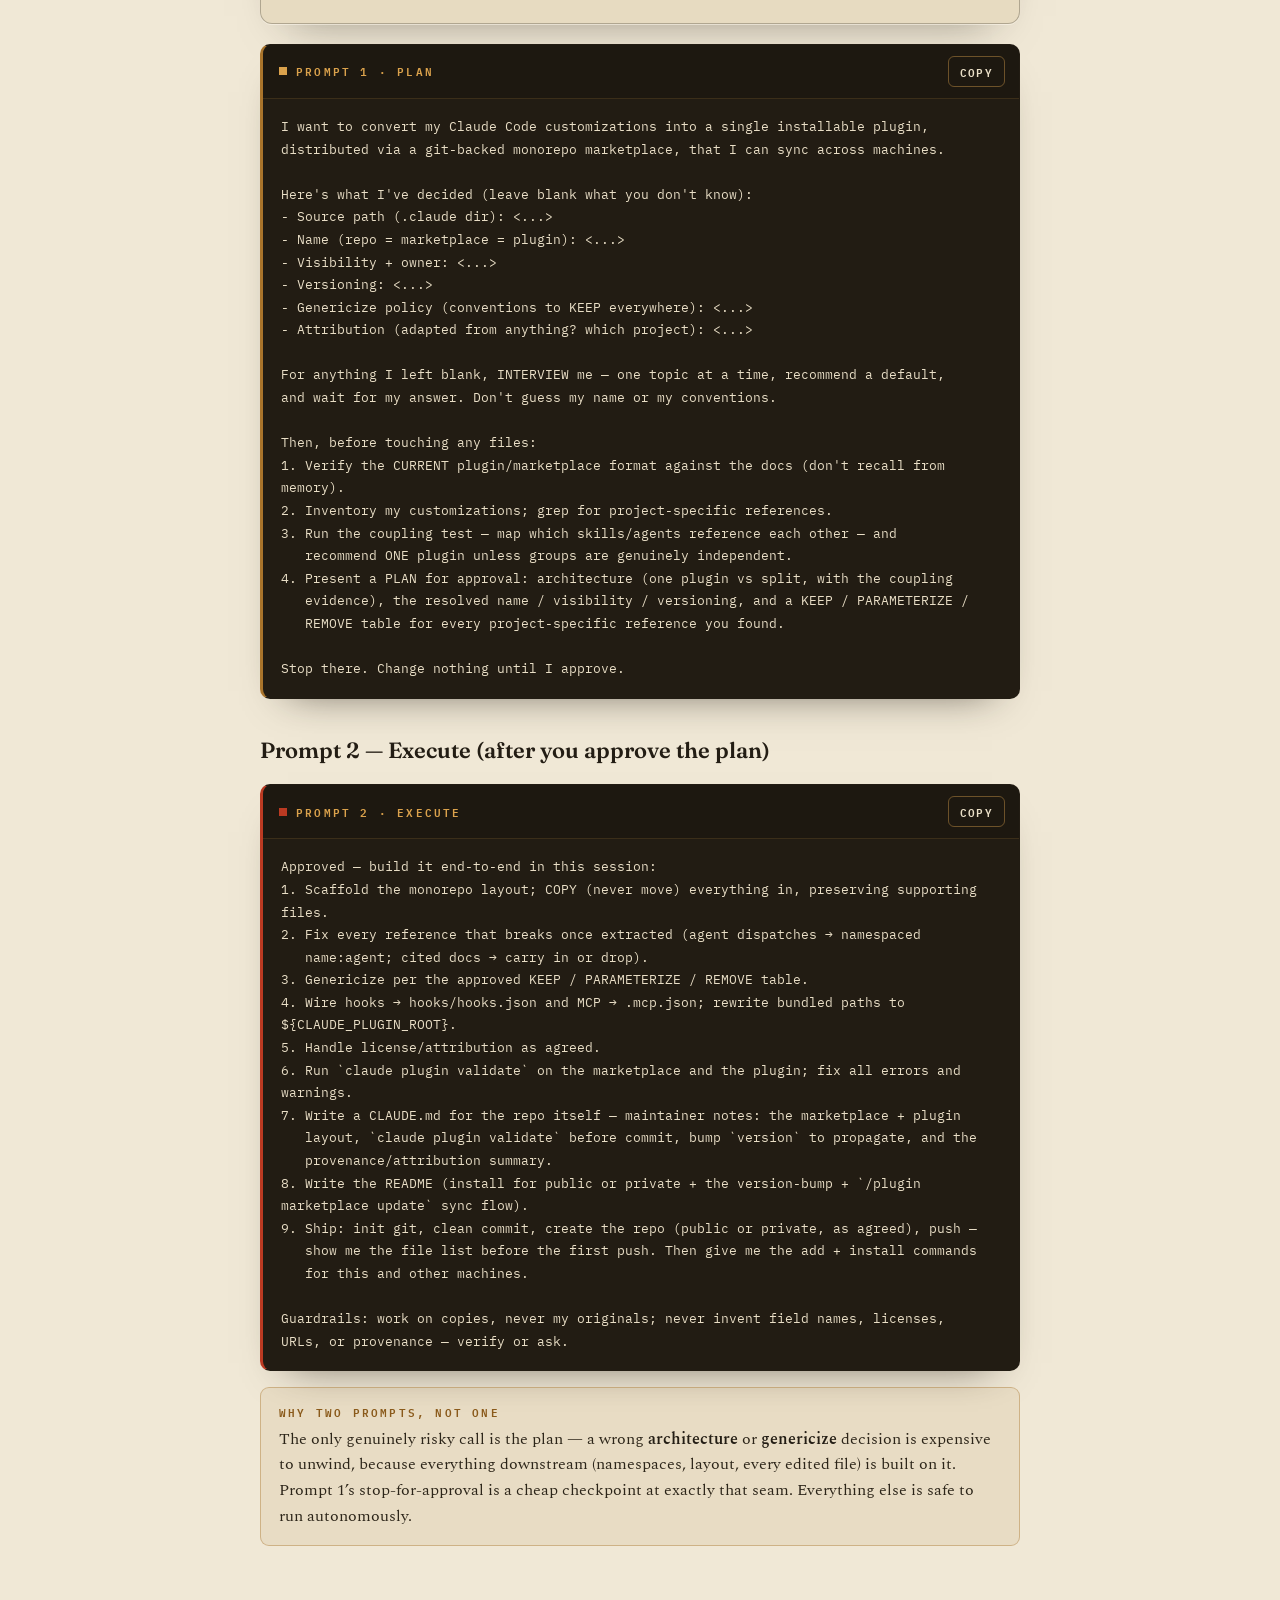
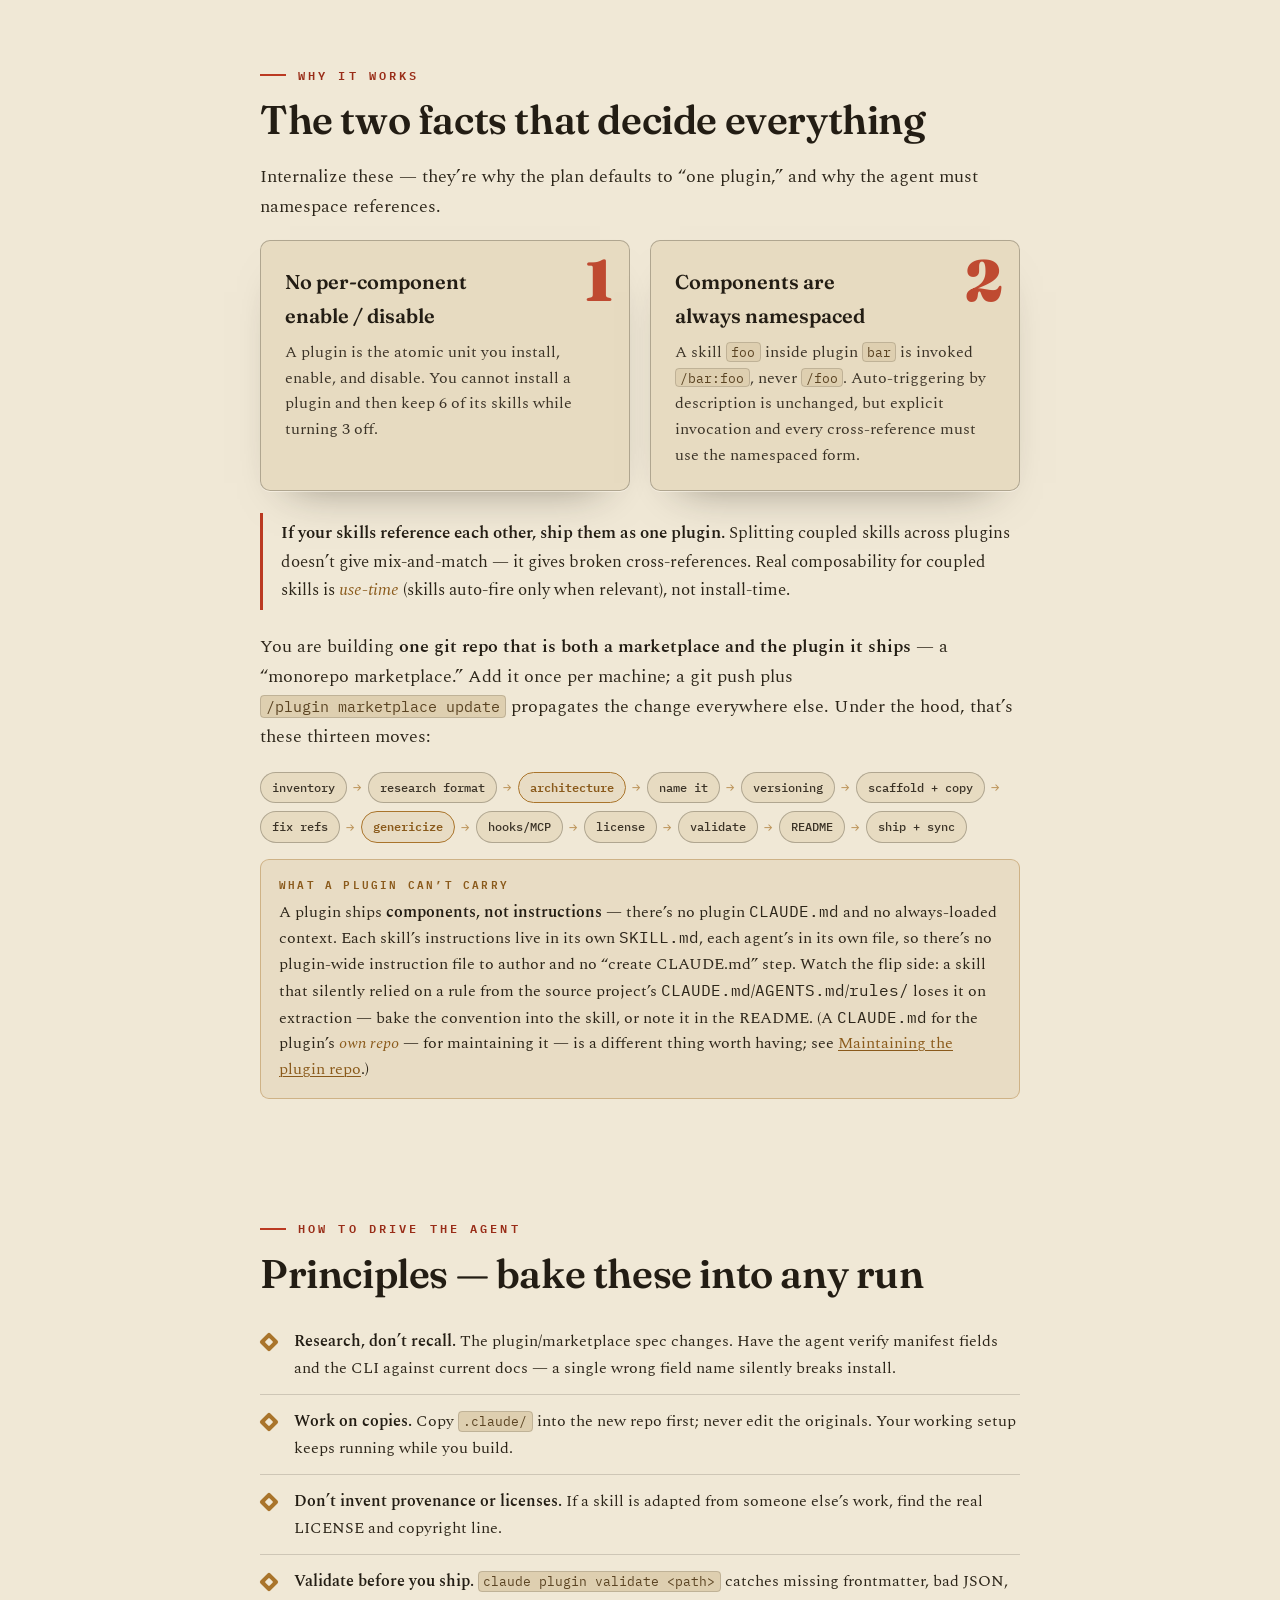
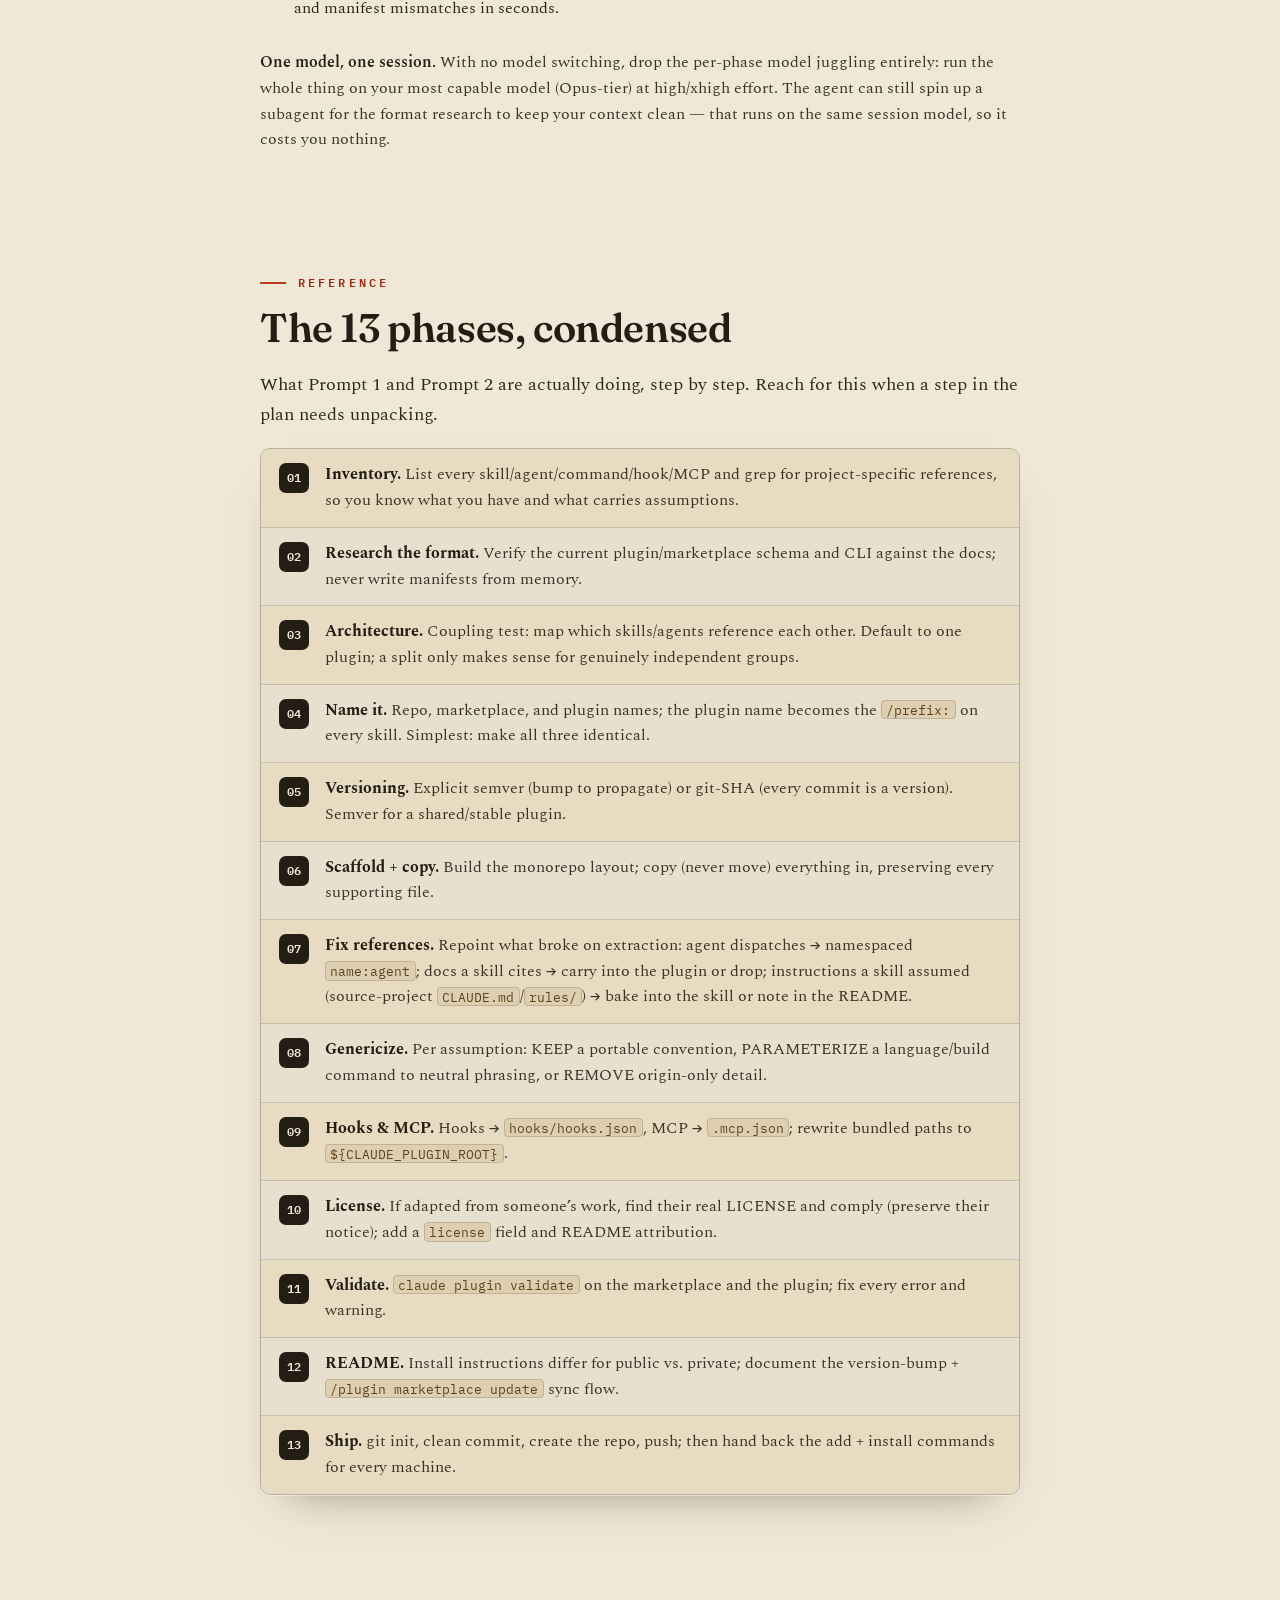
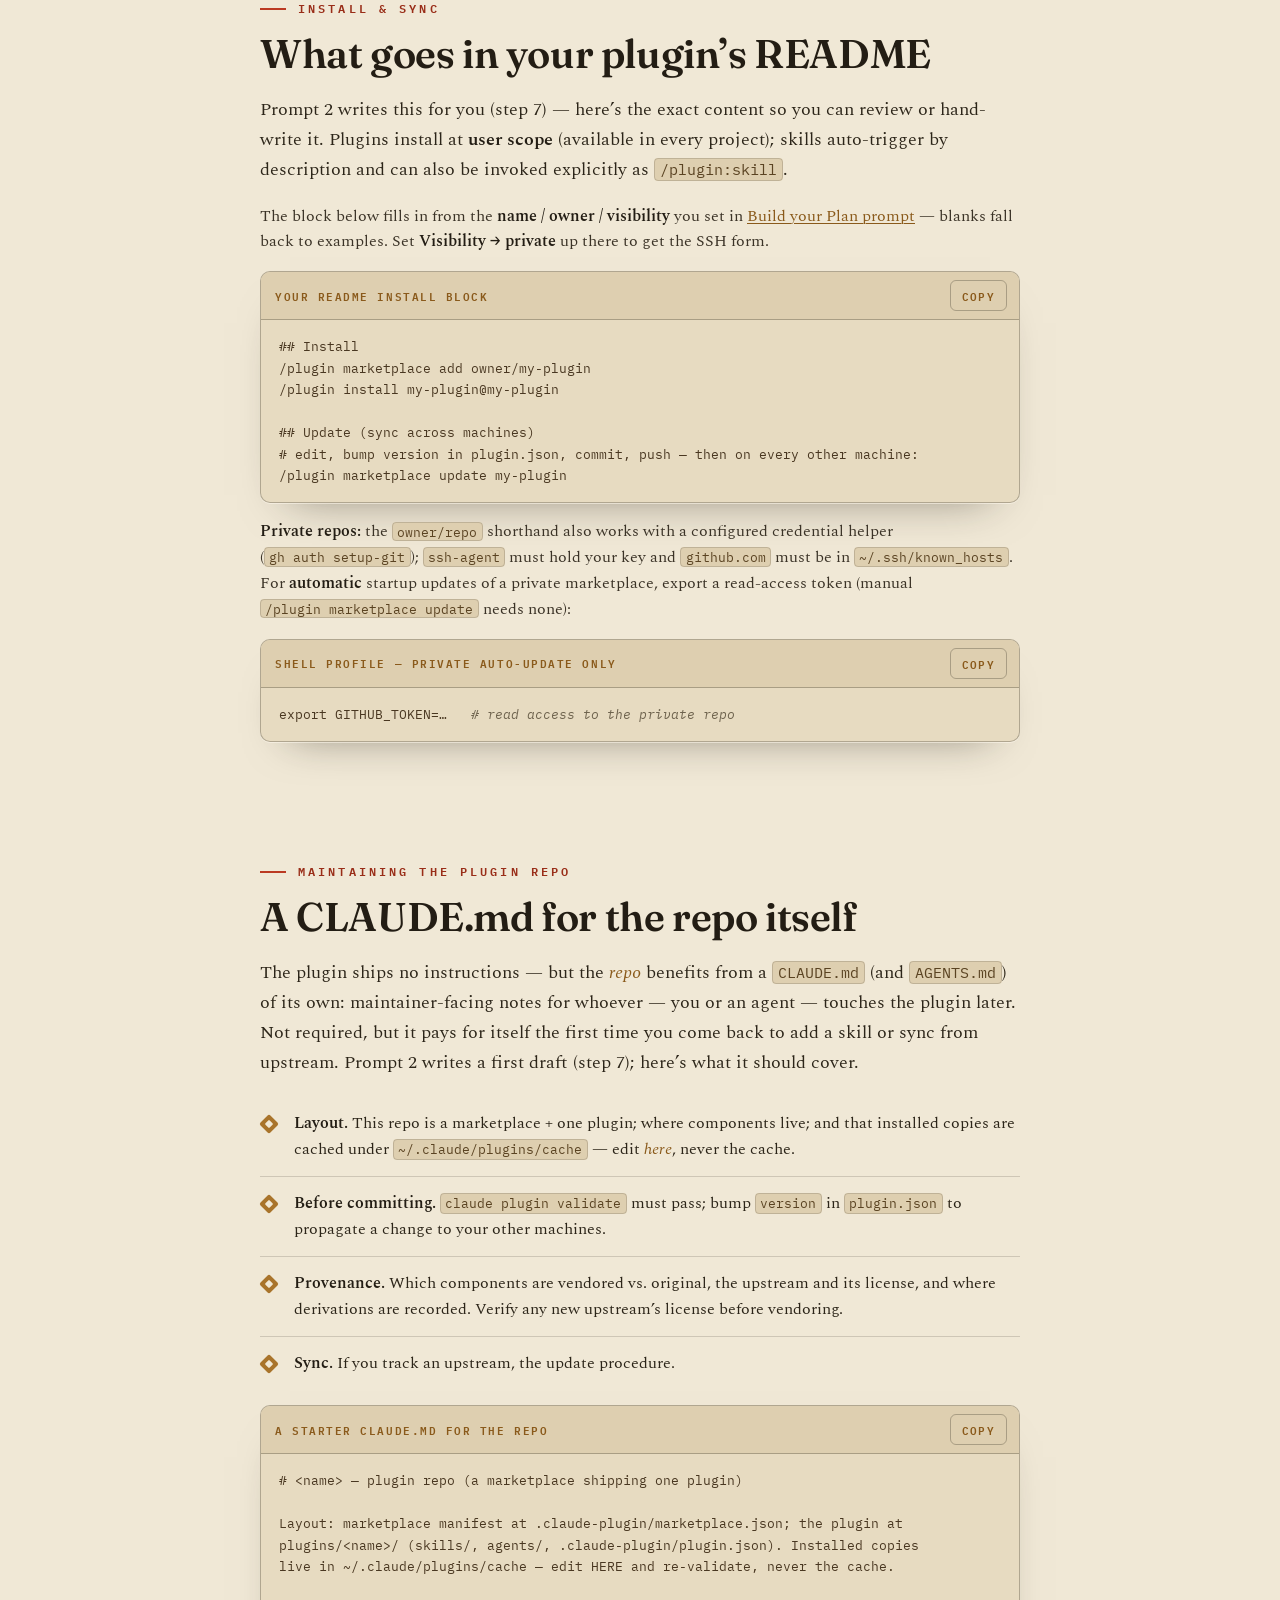
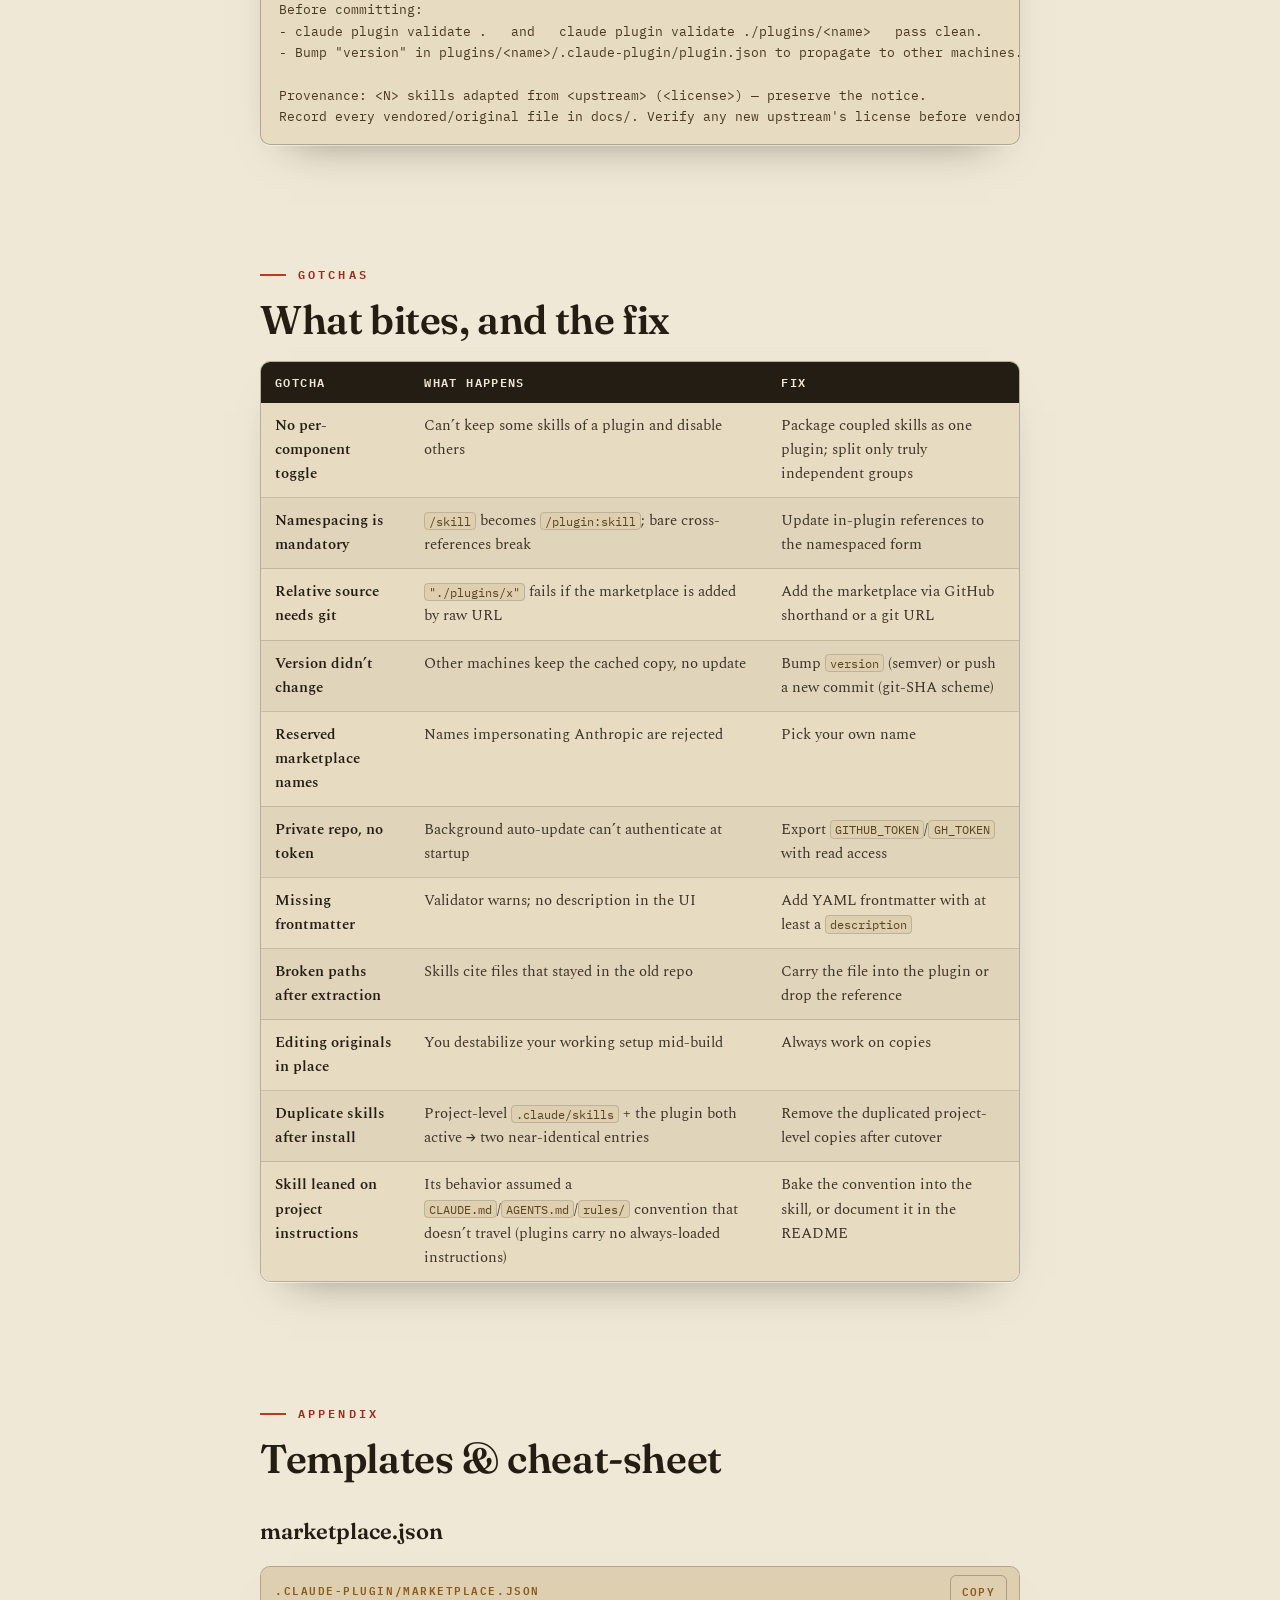
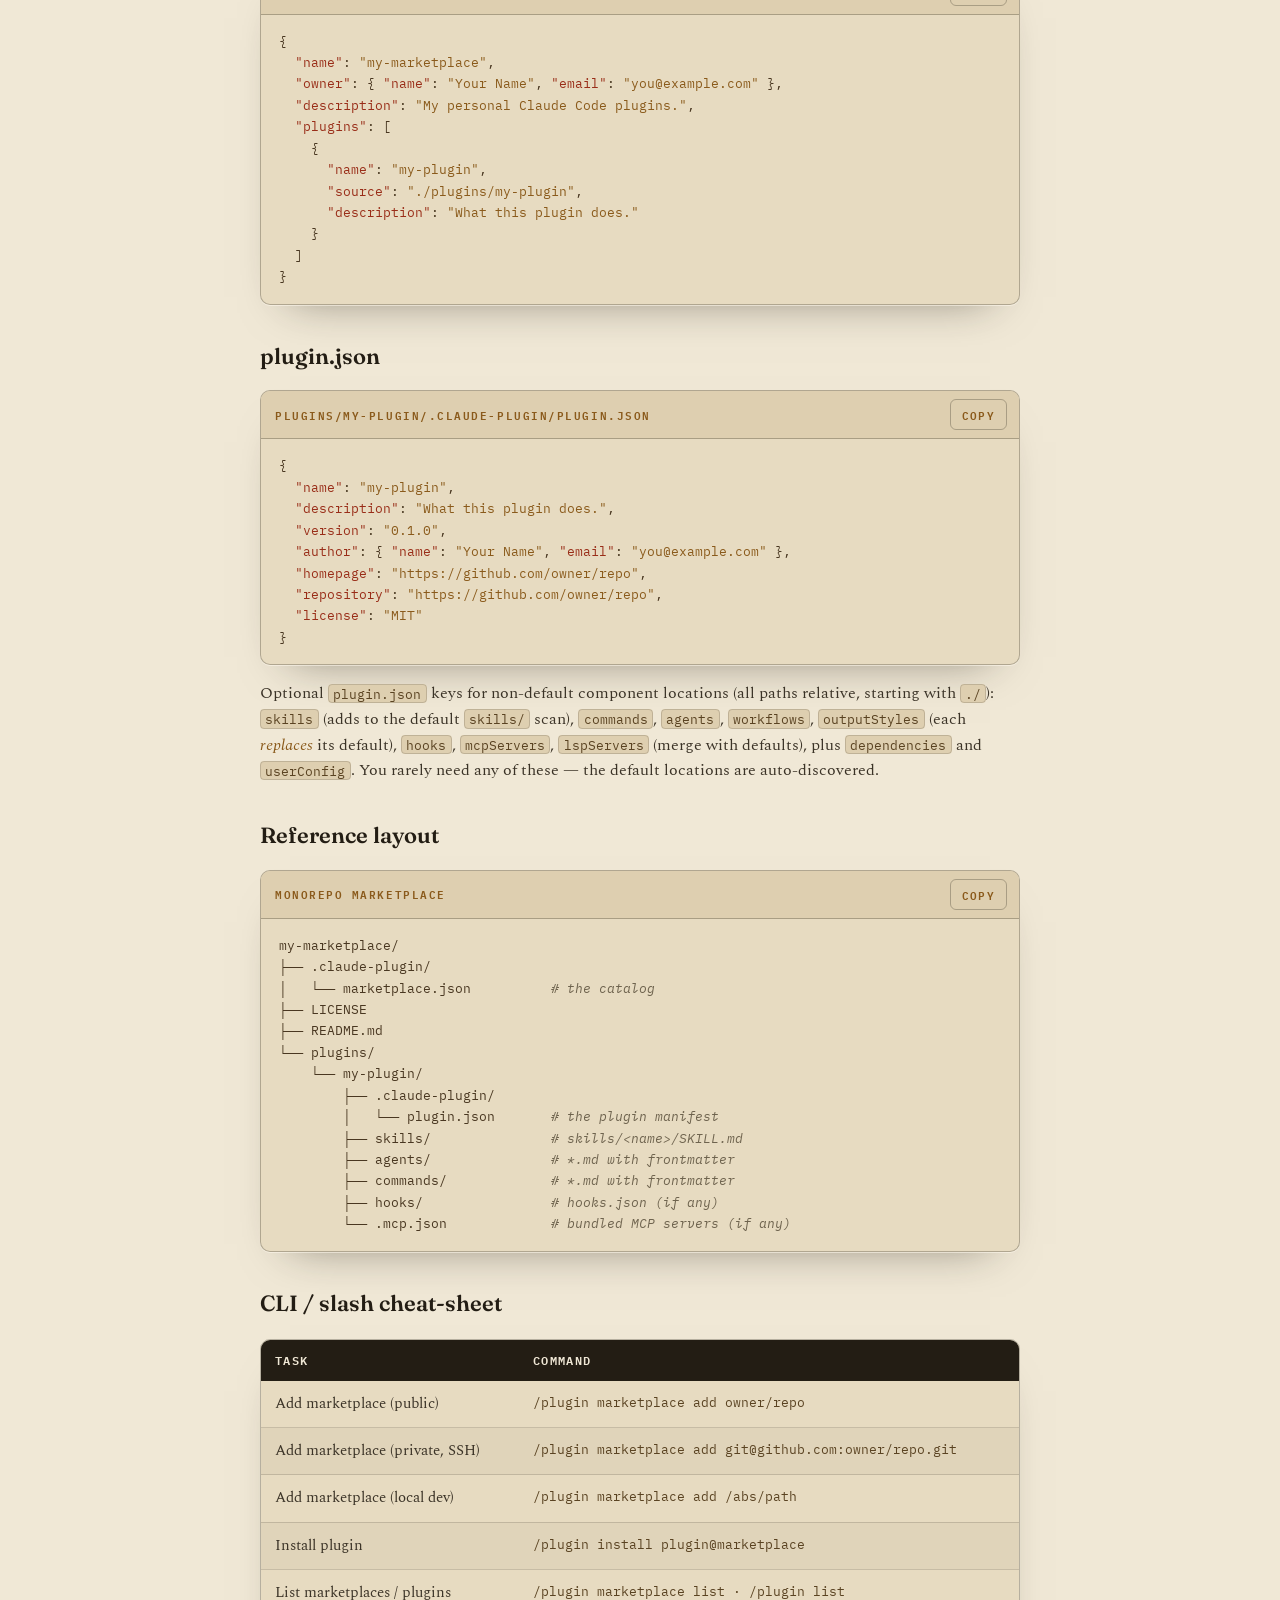
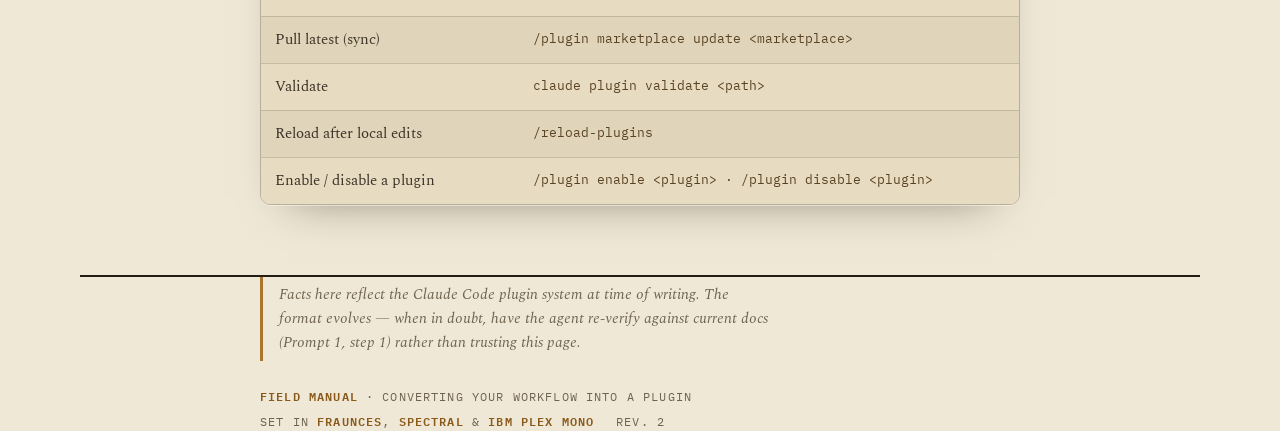
==== commit caf5d278: "docs: add repo-maintenance CLAUDE.md step, section, and starter template" ====
--- a/docs/guides/converting-your-workflow-to-a-plugin.html
+++ b/docs/guides/converting-your-workflow-to-a-plugin.html
@@ -236,6 +236,7 @@
   <a href="#principles"><span class="bar"></span>Principles</a>
   <a href="#reference"><span class="bar"></span>Reference · 13</a>
   <a href="#install"><span class="bar"></span>Install</a>
+  <a href="#maintain"><span class="bar"></span>Maintain</a>
   <a href="#gotchas"><span class="bar"></span>Gotchas</a>
   <a href="#appendix"><span class="bar"></span>Appendix</a>
 </nav>
@@ -325,8 +326,11 @@
 4. Wire hooks → hooks/hooks.json and MCP → .mcp.json; rewrite bundled paths to ${CLAUDE_PLUGIN_ROOT}.
 5. Handle license/attribution as agreed.
 6. Run `claude plugin validate` on the marketplace and the plugin; fix all errors and warnings.
-7. Write the README (install for public or private + the version-bump + `/plugin marketplace update` sync flow).
-8. Ship: init git, clean commit, create the repo (public or private, as agreed), push —
+7. Write a CLAUDE.md for the repo itself — maintainer notes: the marketplace + plugin
+   layout, `claude plugin validate` before commit, bump `version` to propagate, and the
+   provenance/attribution summary.
+8. Write the README (install for public or private + the version-bump + `/plugin marketplace update` sync flow).
+9. Ship: init git, clean commit, create the repo (public or private, as agreed), push —
    show me the file list before the first push. Then give me the add + install commands
    for this and other machines.
 
@@ -363,7 +367,7 @@
     <span class="chip">README</span><span class="arr">→</span>
     <span class="chip">ship + sync</span>
   </div>
-  <div class="callout"><span class="lab">What a plugin can’t carry</span>A plugin ships <strong>components, not instructions</strong> — there’s no plugin <code>CLAUDE.md</code> and no always-loaded context. Each skill’s instructions live in its own <code>SKILL.md</code>, each agent’s in its own file, so there’s no plugin-wide instruction file to author and no “create CLAUDE.md” step. Watch the flip side: a skill that silently relied on a rule from the source project’s <code>CLAUDE.md</code>/<code>AGENTS.md</code>/<code>rules/</code> loses it on extraction — bake the convention into the skill, or note it in the README. (A <code>CLAUDE.md</code> for the plugin’s <em>own repo</em>, for maintaining it, is a separate, optional thing.)</div>
+  <div class="callout"><span class="lab">What a plugin can’t carry</span>A plugin ships <strong>components, not instructions</strong> — there’s no plugin <code>CLAUDE.md</code> and no always-loaded context. Each skill’s instructions live in its own <code>SKILL.md</code>, each agent’s in its own file, so there’s no plugin-wide instruction file to author and no “create CLAUDE.md” step. Watch the flip side: a skill that silently relied on a rule from the source project’s <code>CLAUDE.md</code>/<code>AGENTS.md</code>/<code>rules/</code> loses it on extraction — bake the convention into the skill, or note it in the README. (A <code>CLAUDE.md</code> for the plugin’s <em>own repo</em> — for maintaining it — is a different thing worth having; see <a href="#maintain">Maintaining the plugin repo</a>.)</div>
 </section>
 
 <!-- PRINCIPLES -->
@@ -415,6 +419,34 @@
   <figure class="code" data-copy>
     <figcaption>shell profile — private auto-update only<button class="copy" type="button">Copy</button></figcaption>
     <pre class="copysrc">export GITHUB_TOKEN=…   <span class="c"># read access to the private repo</span></pre>
+  </figure>
+</section>
+
+<!-- MAINTAIN -->
+<section class="sec column" id="maintain">
+  <div class="sec-tag">Maintaining the plugin repo</div>
+  <h2>A CLAUDE.md for the repo itself</h2>
+  <p>The plugin ships no instructions — but the <em>repo</em> benefits from a <code>CLAUDE.md</code> (and <code>AGENTS.md</code>) of its own: maintainer-facing notes for whoever — you or an agent — touches the plugin later. Not required, but it pays for itself the first time you come back to add a skill or sync from upstream. Prompt&nbsp;2 writes a first draft (step 7); here’s what it should cover.</p>
+  <ul class="lessons reveal">
+    <li><strong>Layout.</strong> This repo is a marketplace + one plugin; where components live; and that installed copies are cached under <code>~/.claude/plugins/cache</code> — edit <em>here</em>, never the cache.</li>
+    <li><strong>Before committing.</strong> <code>claude plugin validate</code> must pass; bump <code>version</code> in <code>plugin.json</code> to propagate a change to your other machines.</li>
+    <li><strong>Provenance.</strong> Which components are vendored vs. original, the upstream and its license, and where derivations are recorded. Verify any new upstream’s license before vendoring.</li>
+    <li><strong>Sync.</strong> If you track an upstream, the update procedure.</li>
+  </ul>
+  <figure class="code" data-copy>
+    <figcaption>a starter CLAUDE.md for the repo<button class="copy" type="button">Copy</button></figcaption>
+    <pre class="copysrc"># &lt;name&gt; — plugin repo (a marketplace shipping one plugin)
+
+Layout: marketplace manifest at .claude-plugin/marketplace.json; the plugin at
+plugins/&lt;name&gt;/ (skills/, agents/, .claude-plugin/plugin.json). Installed copies
+live in ~/.claude/plugins/cache — edit HERE and re-validate, never the cache.
+
+Before committing:
+- claude plugin validate .   and   claude plugin validate ./plugins/&lt;name&gt;   pass clean.
+- Bump "version" in plugins/&lt;name&gt;/.claude-plugin/plugin.json to propagate to other machines.
+
+Provenance: &lt;N&gt; skills adapted from &lt;upstream&gt; (&lt;license&gt;) — preserve the notice.
+Record every vendored/original file in docs/. Verify any new upstream's license before vendoring.</pre>
   </figure>
 </section>
 
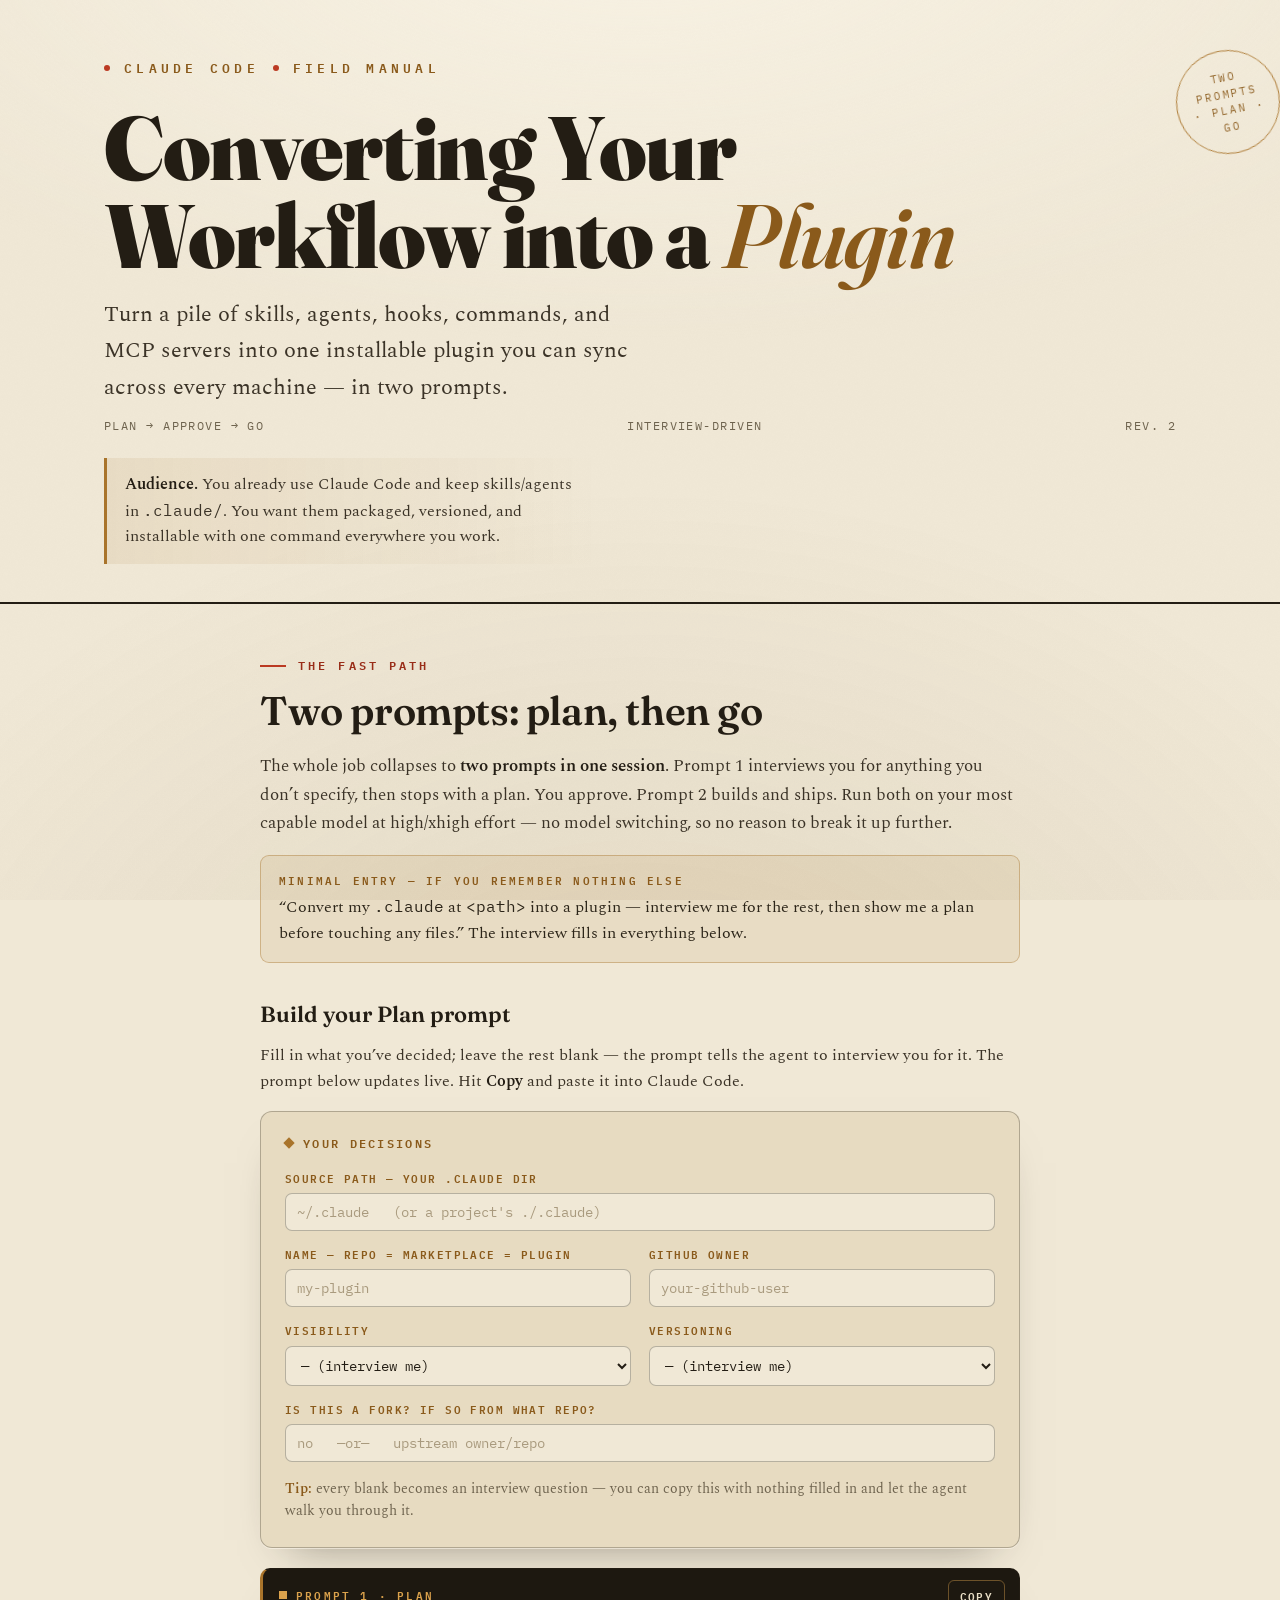
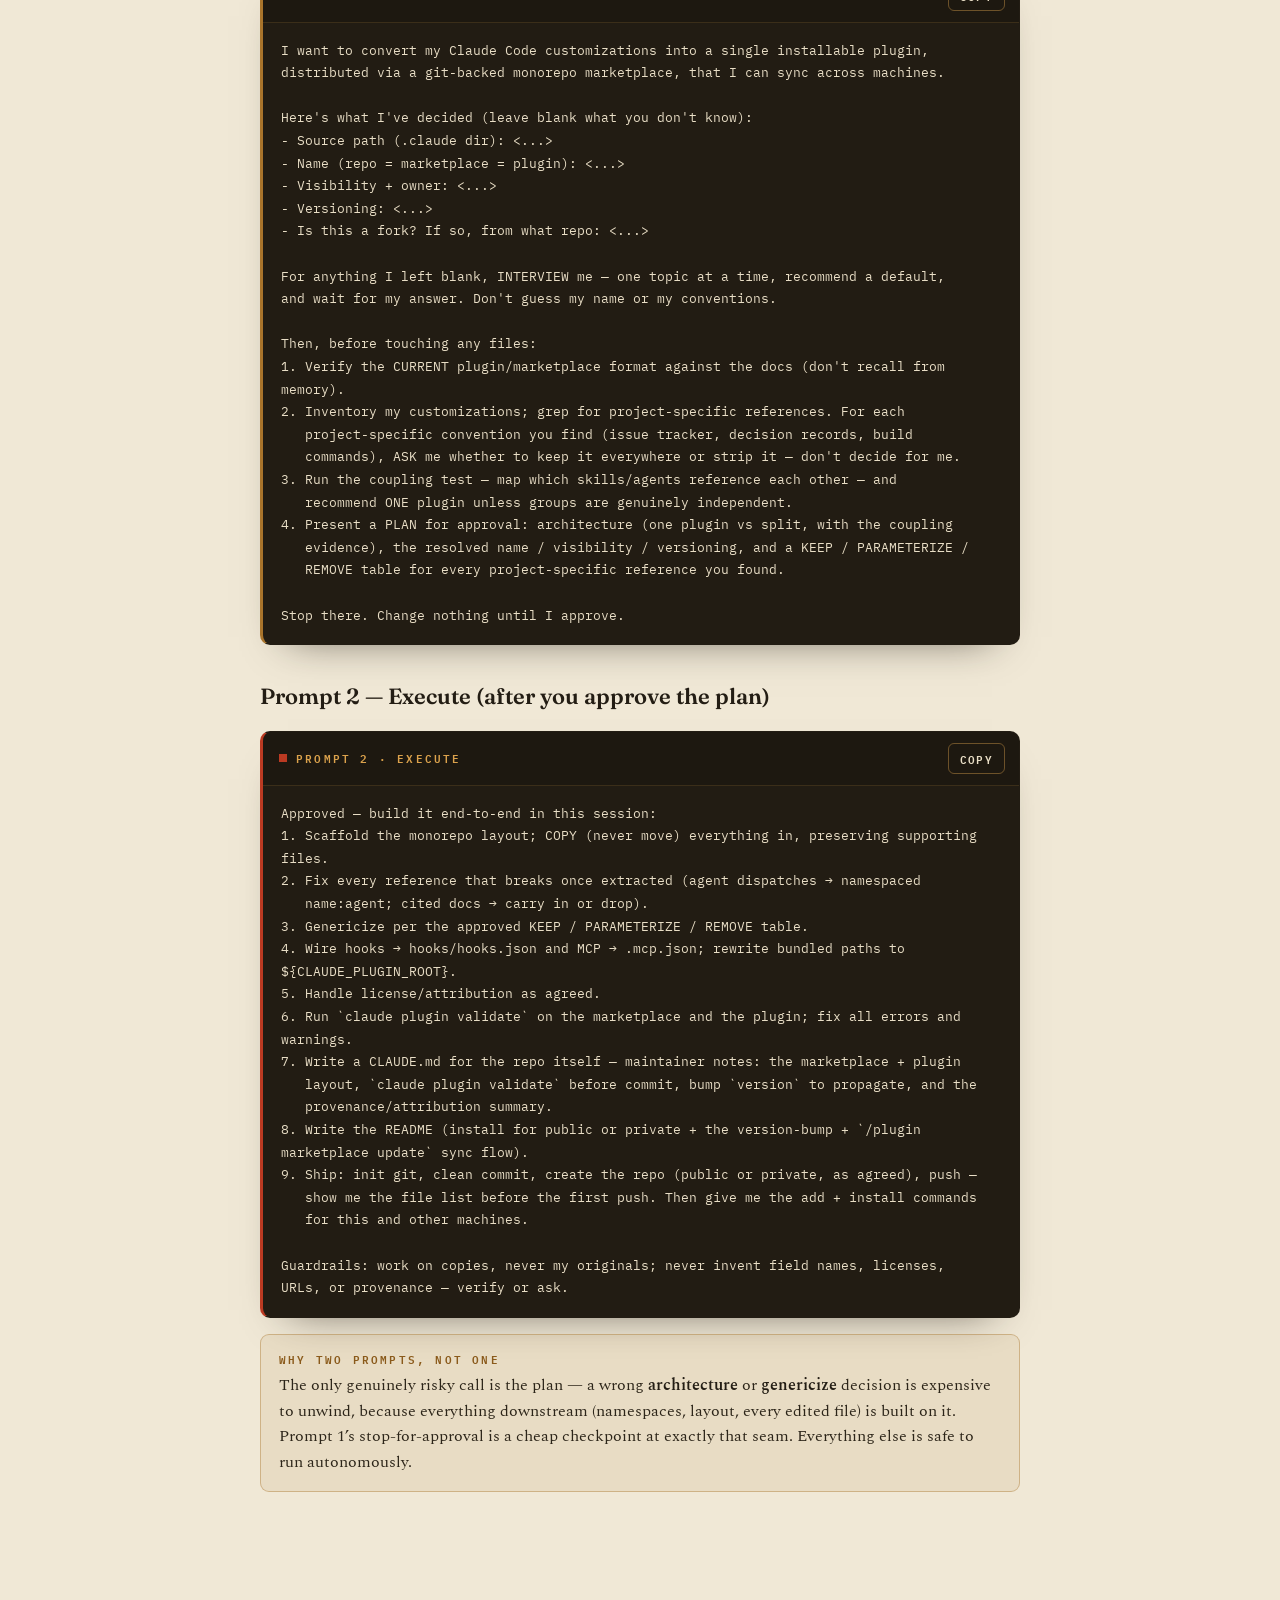
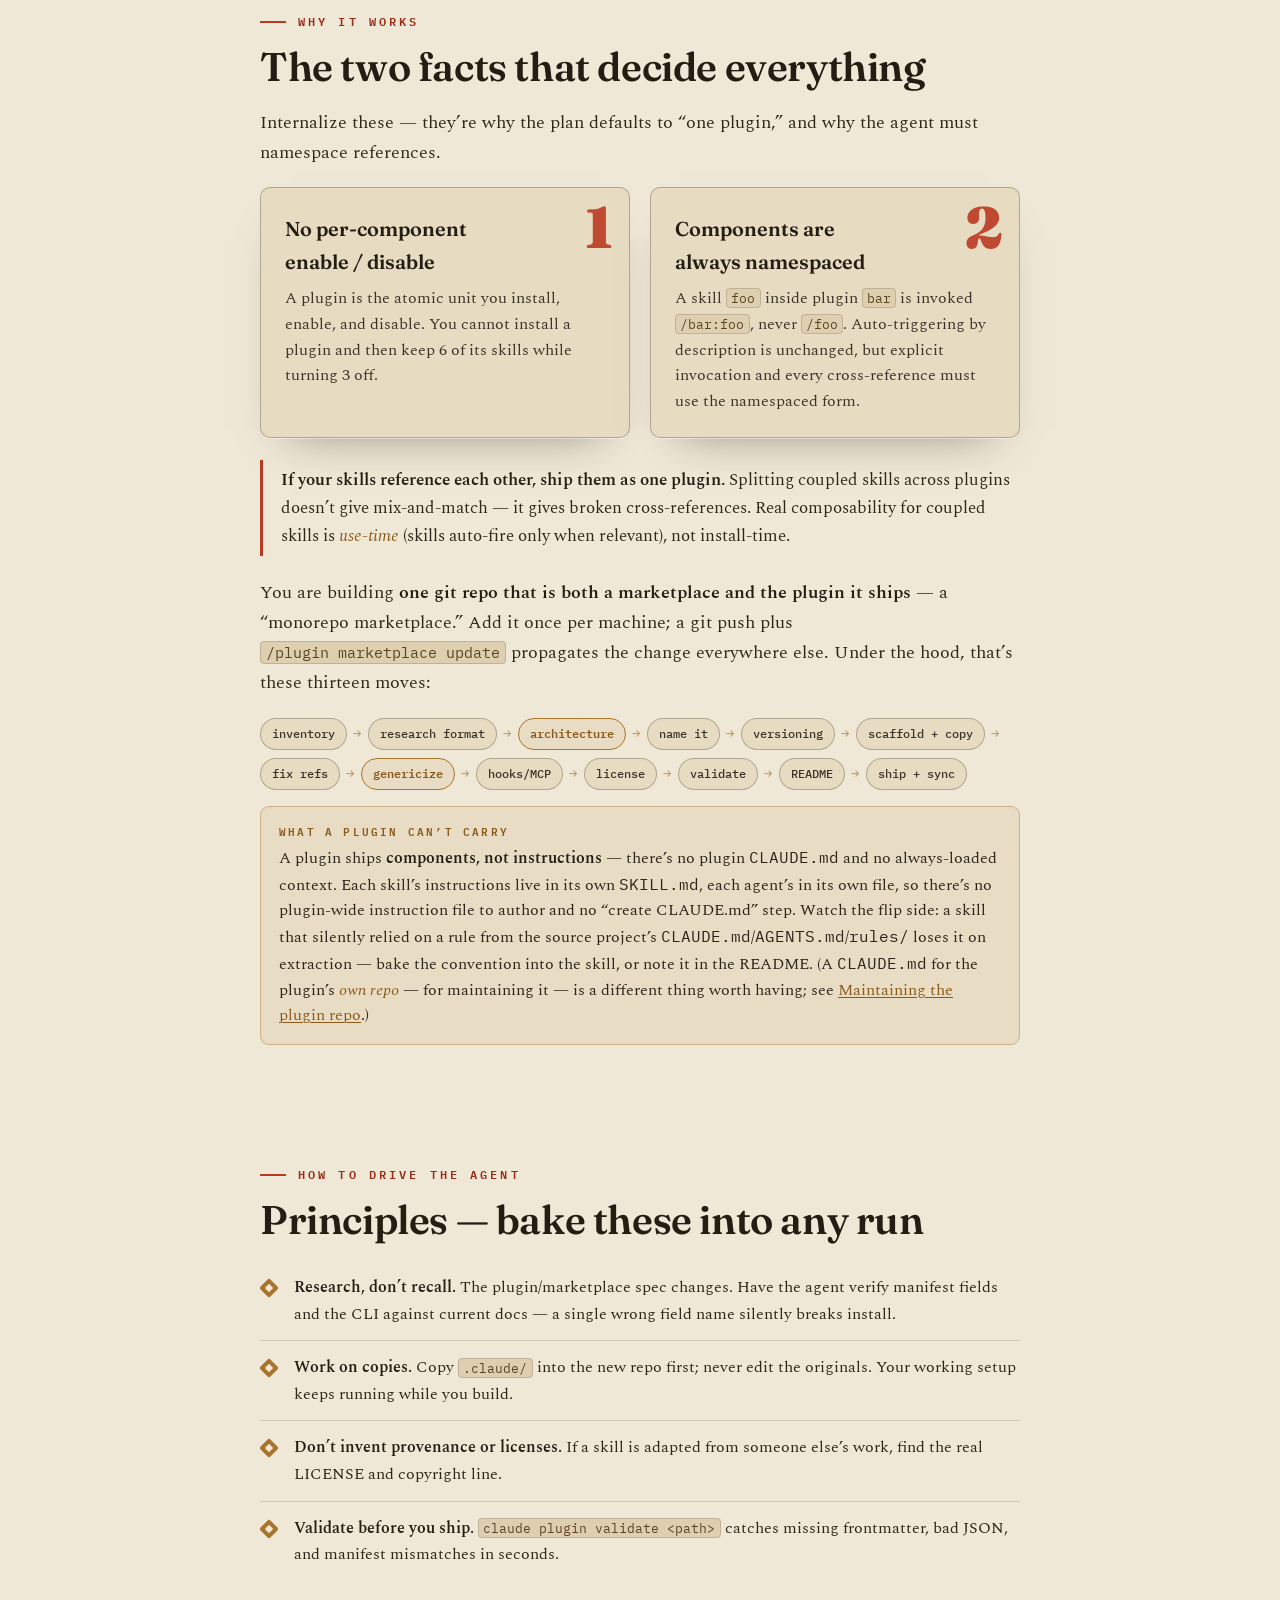
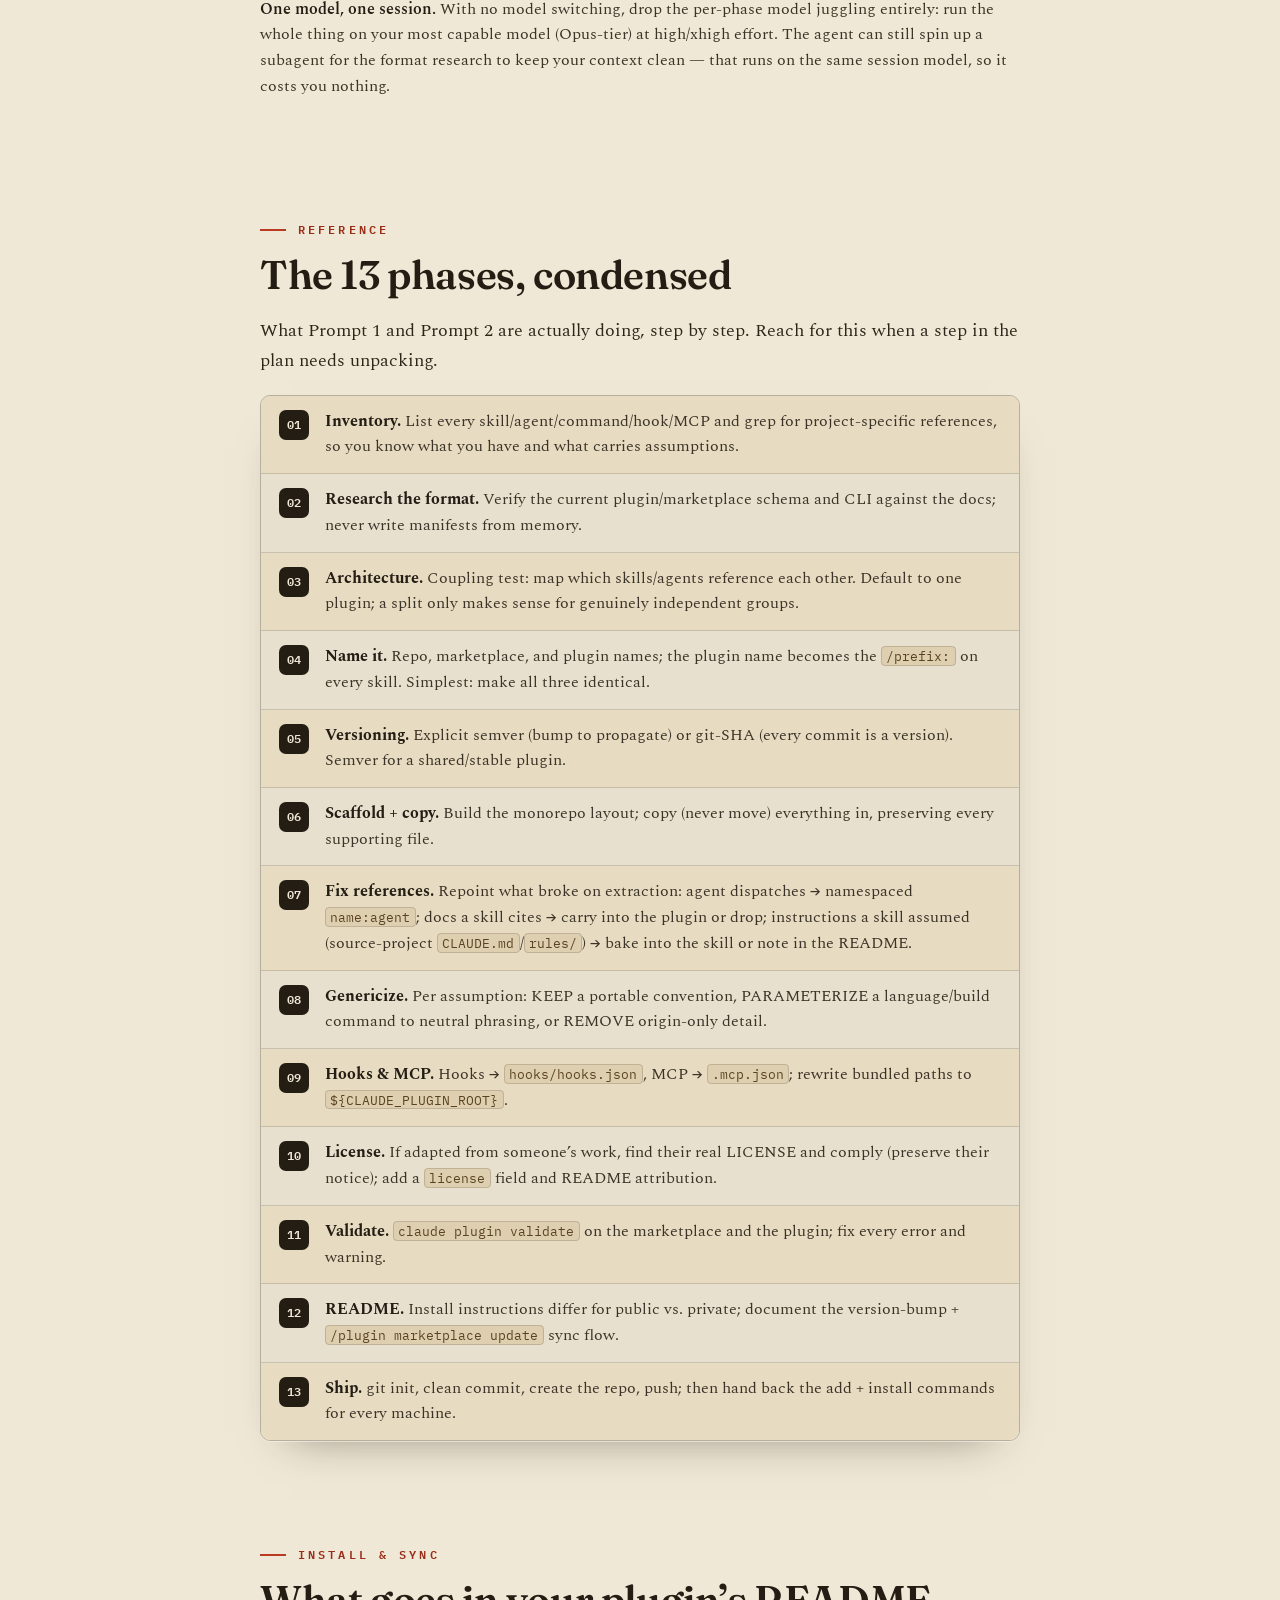
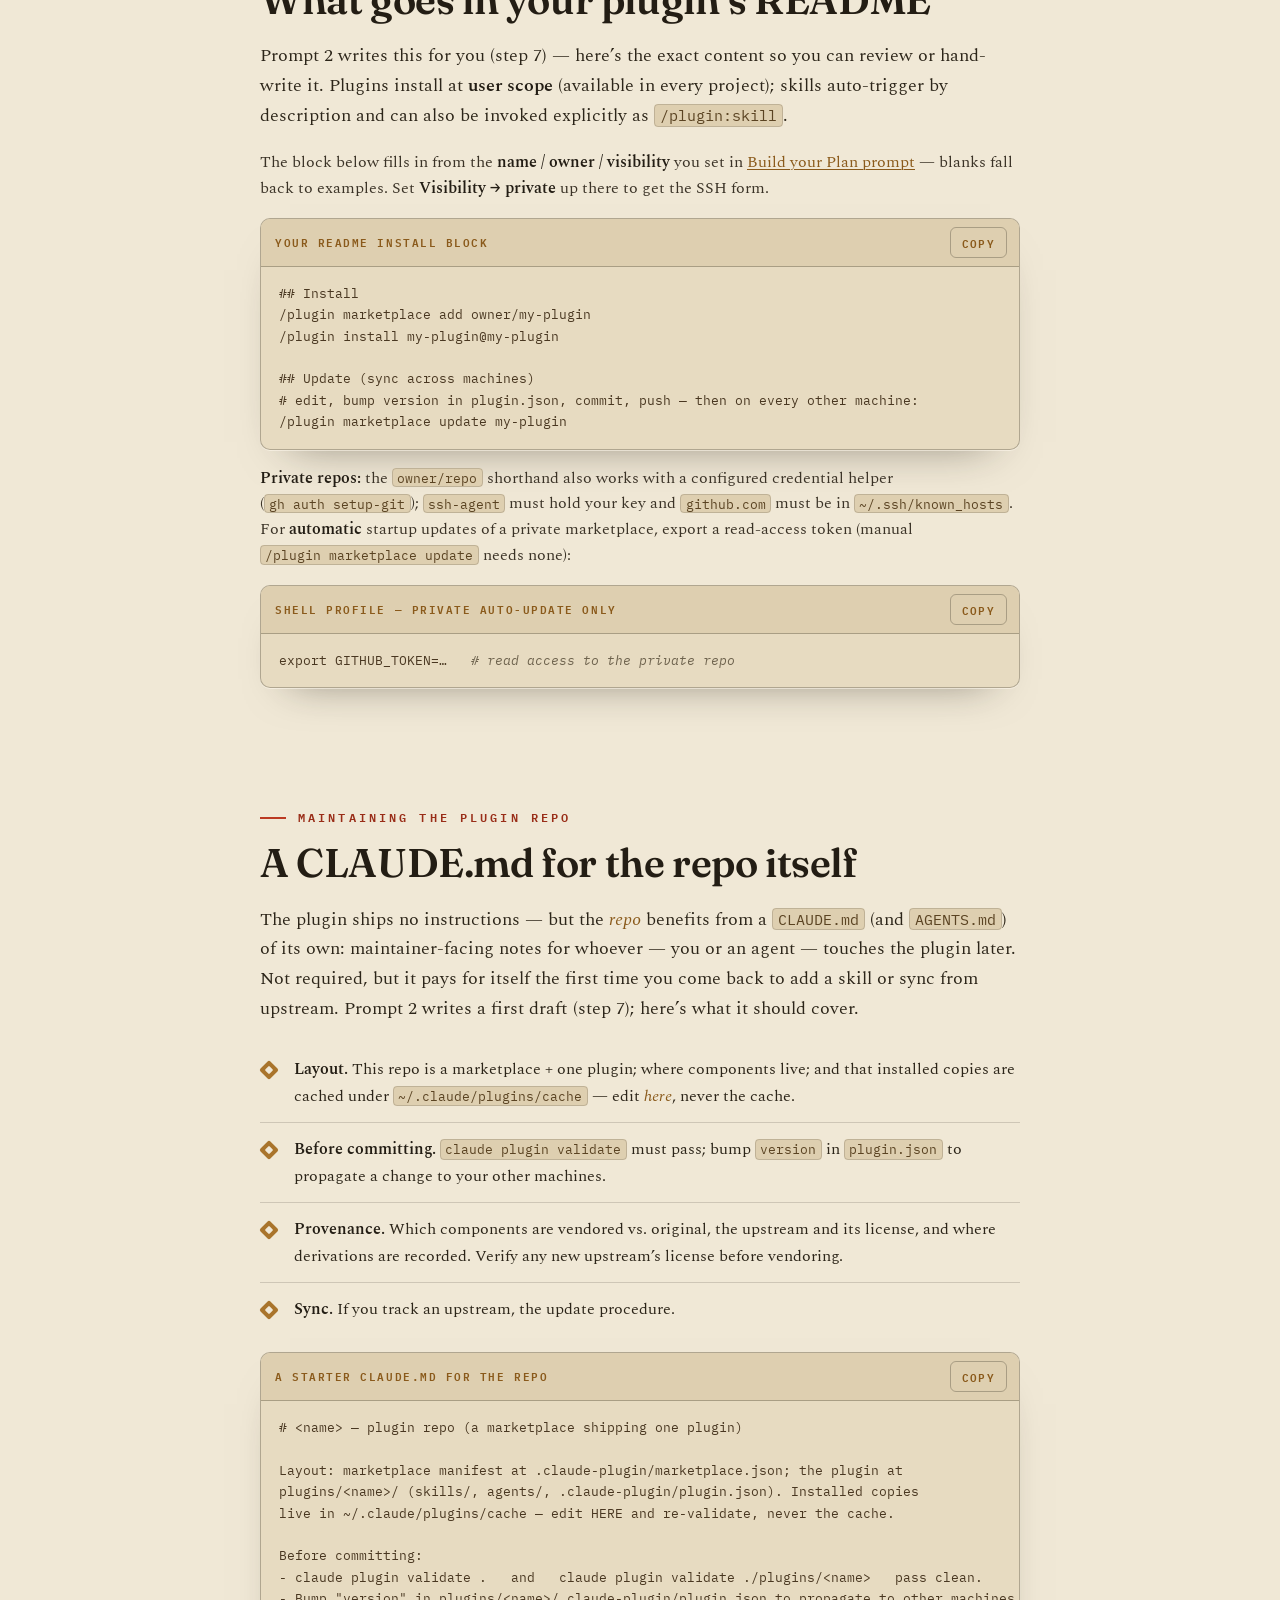
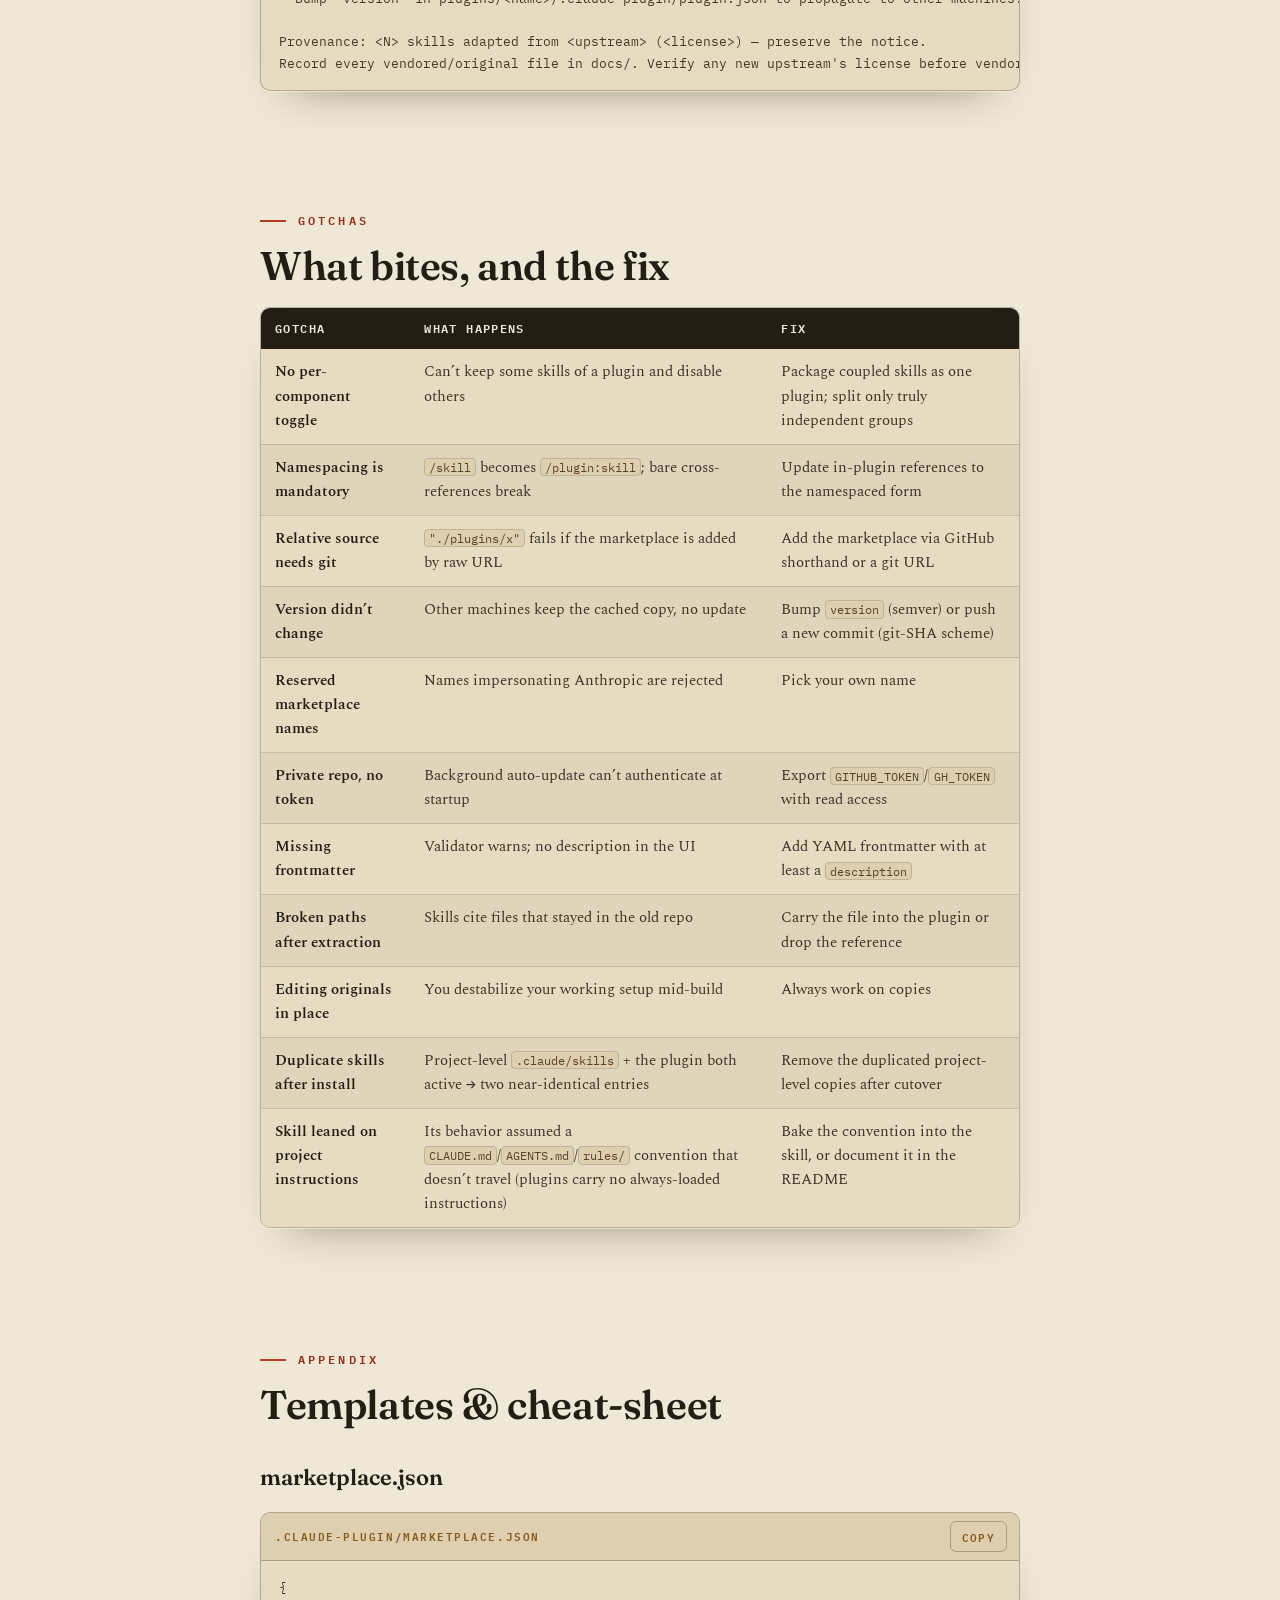
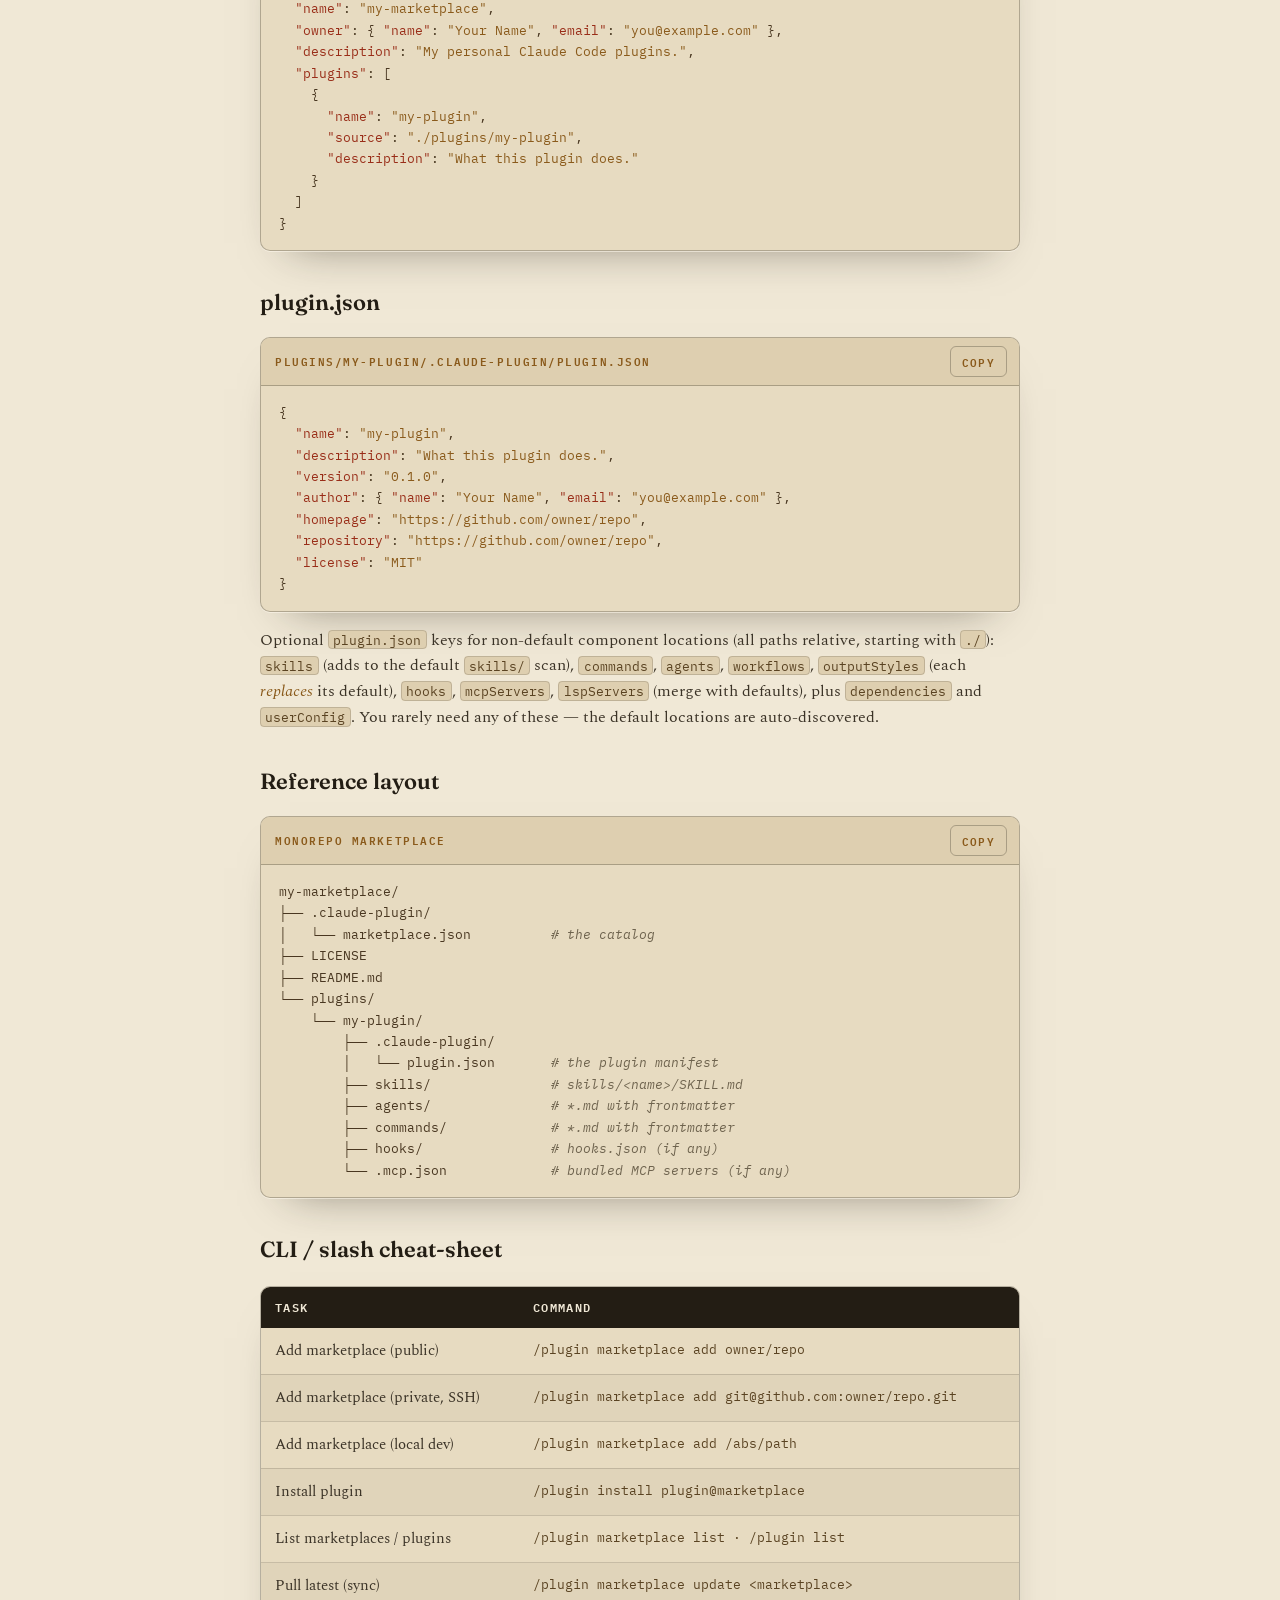
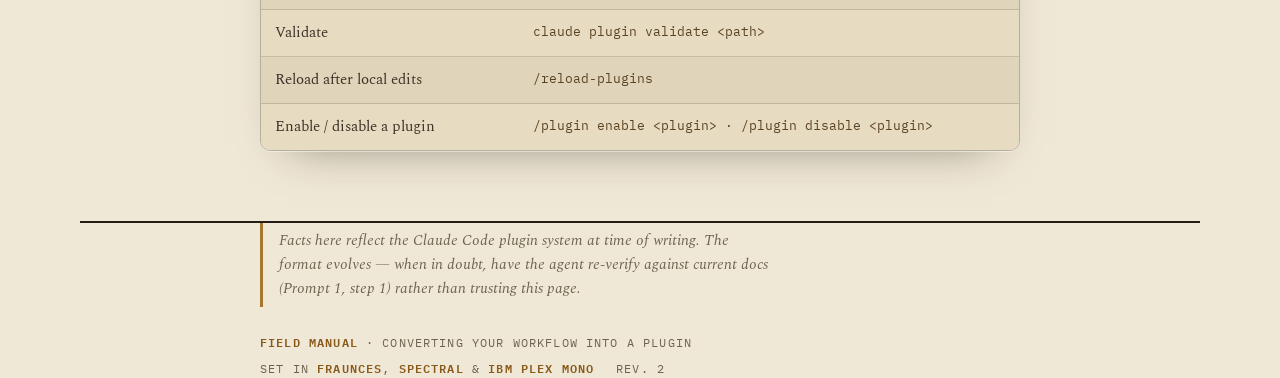
==== commit 0bed8e18: "docs: replace genericize-policy field with in-prompt convention interview; reword attribution as for" ====
--- a/docs/guides/converting-your-workflow-to-a-plugin.html
+++ b/docs/guides/converting-your-workflow-to-a-plugin.html
@@ -299,12 +299,8 @@
         </select>
       </div>
       <div class="field full">
-        <label for="f-keep">Genericize policy — conventions to KEEP everywhere</label>
-        <input id="f-keep" type="text" placeholder="e.g. bd issue tracking, docs/adr decision records">
-      </div>
-      <div class="field full">
-        <label for="f-attr">Attribution — adapted from anything?</label>
-        <input id="f-attr" type="text" placeholder="none   —or—   adapted from obra/superpowers">
+        <label for="f-attr">Is this a fork? If so from what repo?</label>
+        <input id="f-attr" type="text" placeholder="no   —or—   upstream owner/repo">
       </div>
     </div>
     <p class="hint"><b>Tip:</b> every blank becomes an interview question — you can copy this with nothing filled in and let the agent walk you through it.</p>
@@ -573,7 +569,6 @@
     owner:  document.getElementById('f-owner'),
     vis:    document.getElementById('f-vis'),
     ver:    document.getElementById('f-ver'),
-    keep:   document.getElementById('f-keep'),
     attr:   document.getElementById('f-attr')
   };
   var out = document.getElementById('prompt1');
@@ -597,15 +592,16 @@
 "- Name (repo = marketplace = plugin): " + (val(f.name) || BLANK) + "\n" +
 "- Visibility + owner: " + visLine() + "\n" +
 "- Versioning: " + (val(f.ver) || BLANK) + "\n" +
-"- Genericize policy (conventions to KEEP everywhere): " + (val(f.keep) || BLANK) + "\n" +
-"- Attribution (adapted from anything? which project): " + (val(f.attr) || BLANK) + "\n" +
+"- Is this a fork? If so, from what repo: " + (val(f.attr) || BLANK) + "\n" +
 "\n" +
 "For anything I left blank, INTERVIEW me — one topic at a time, recommend a default,\n" +
 "and wait for my answer. Don't guess my name or my conventions.\n" +
 "\n" +
 "Then, before touching any files:\n" +
 "1. Verify the CURRENT plugin/marketplace format against the docs (don't recall from memory).\n" +
-"2. Inventory my customizations; grep for project-specific references.\n" +
+"2. Inventory my customizations; grep for project-specific references. For each\n" +
+"   project-specific convention you find (issue tracker, decision records, build\n" +
+"   commands), ASK me whether to keep it everywhere or strip it — don't decide for me.\n" +
 "3. Run the coupling test — map which skills/agents reference each other — and\n" +
 "   recommend ONE plugin unless groups are genuinely independent.\n" +
 "4. Present a PLAN for approval: architecture (one plugin vs split, with the coupling\n" +
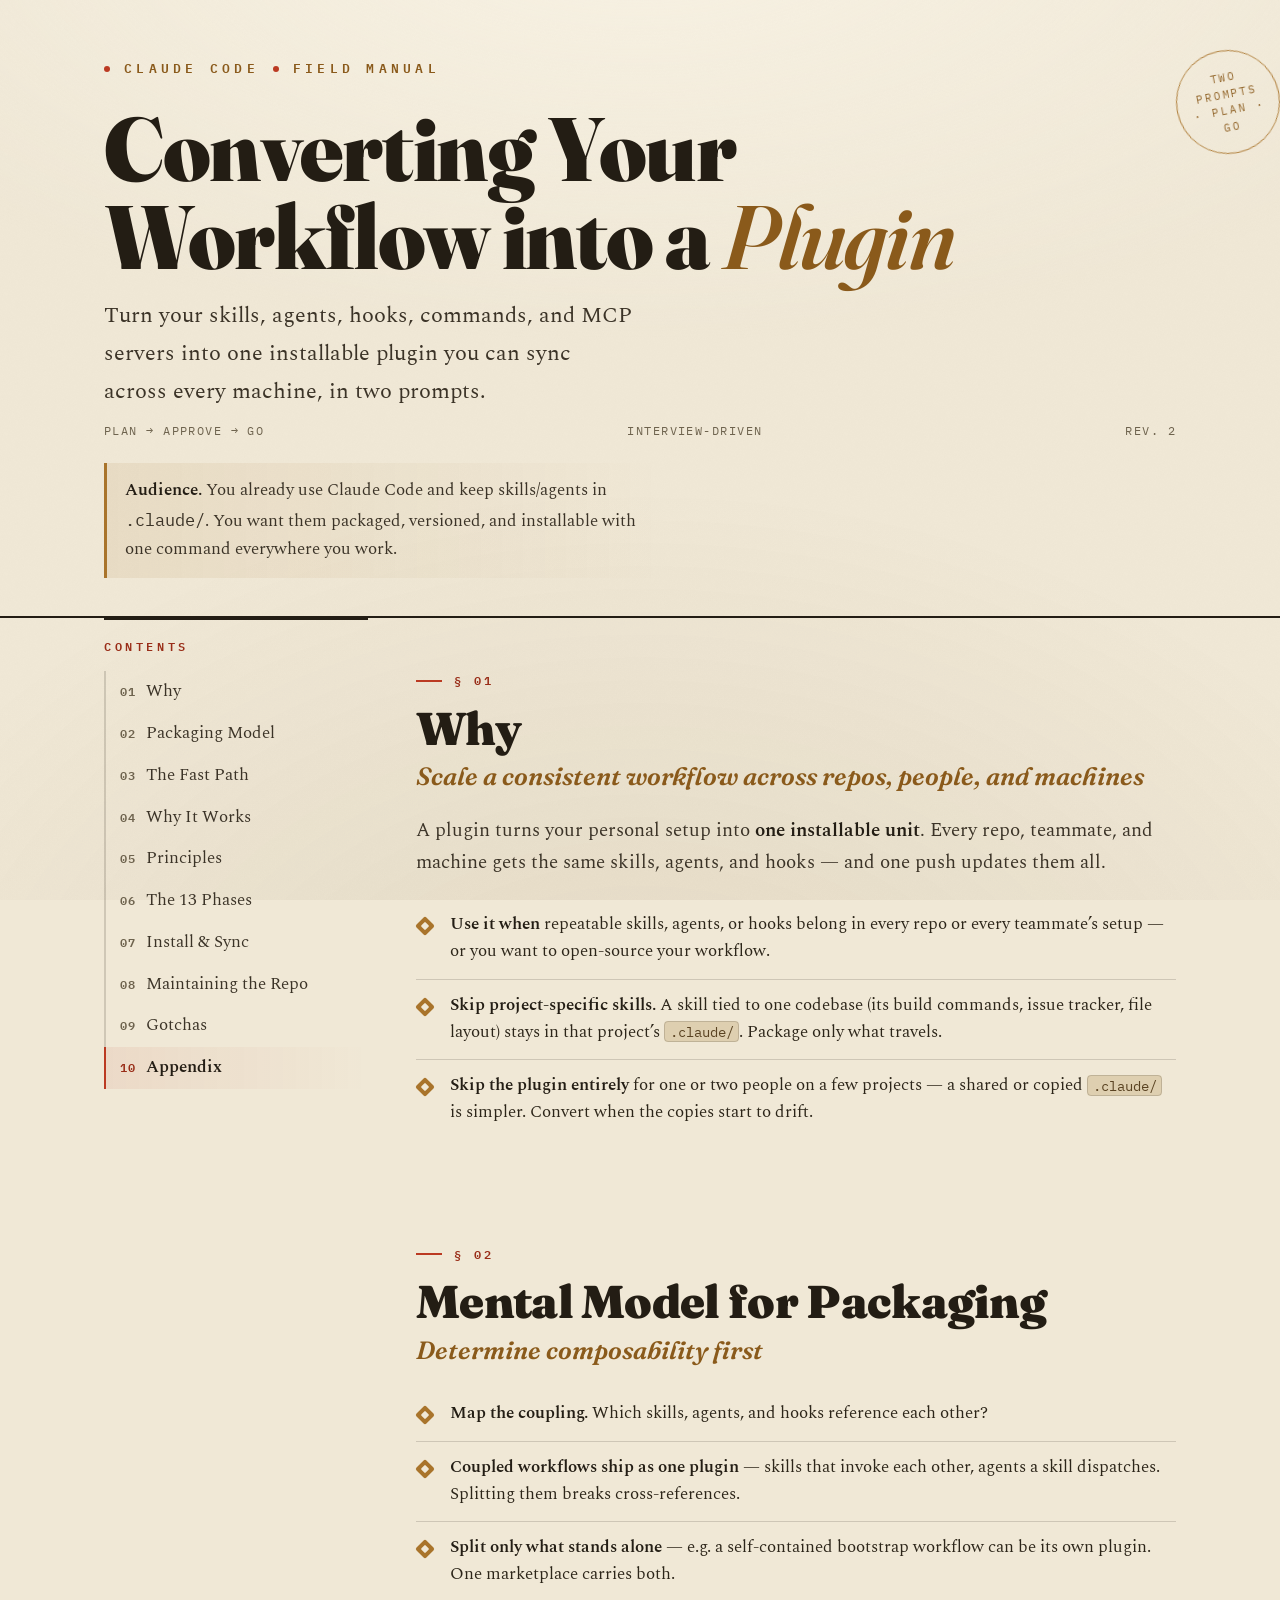
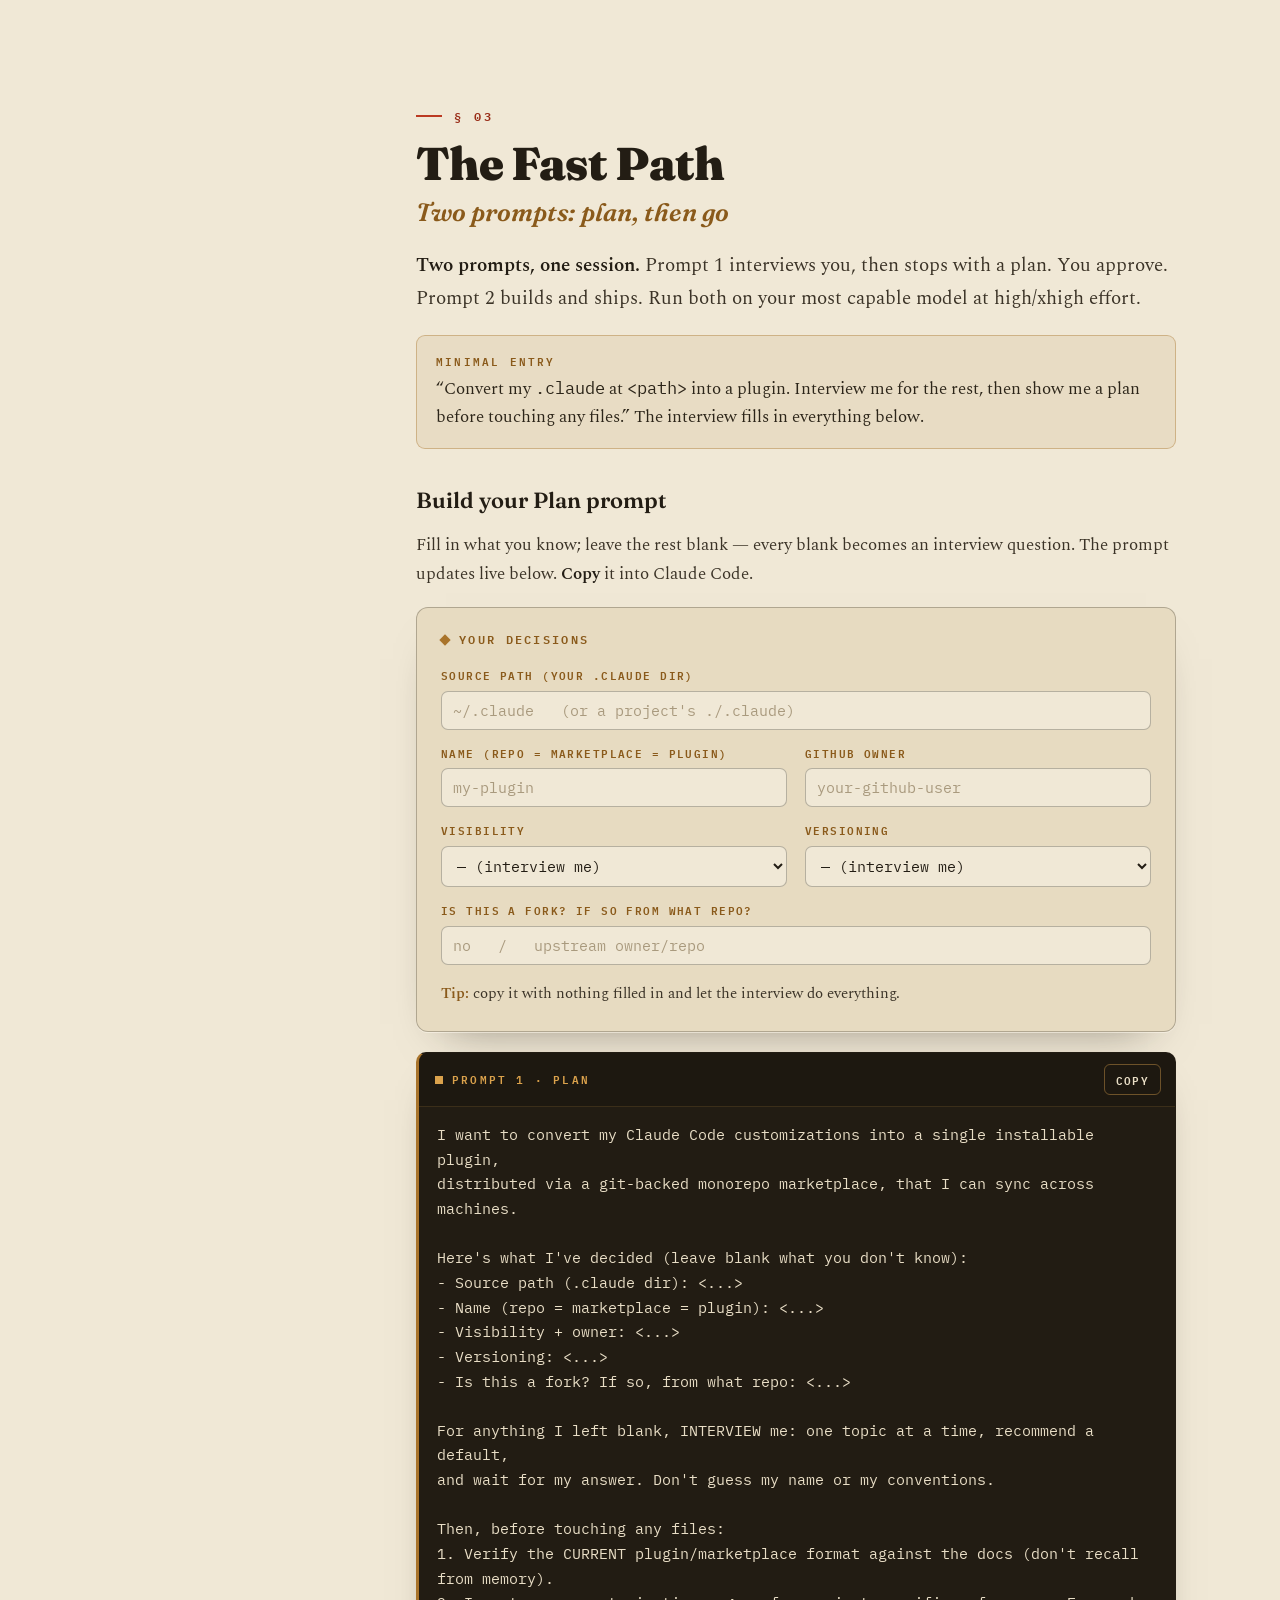
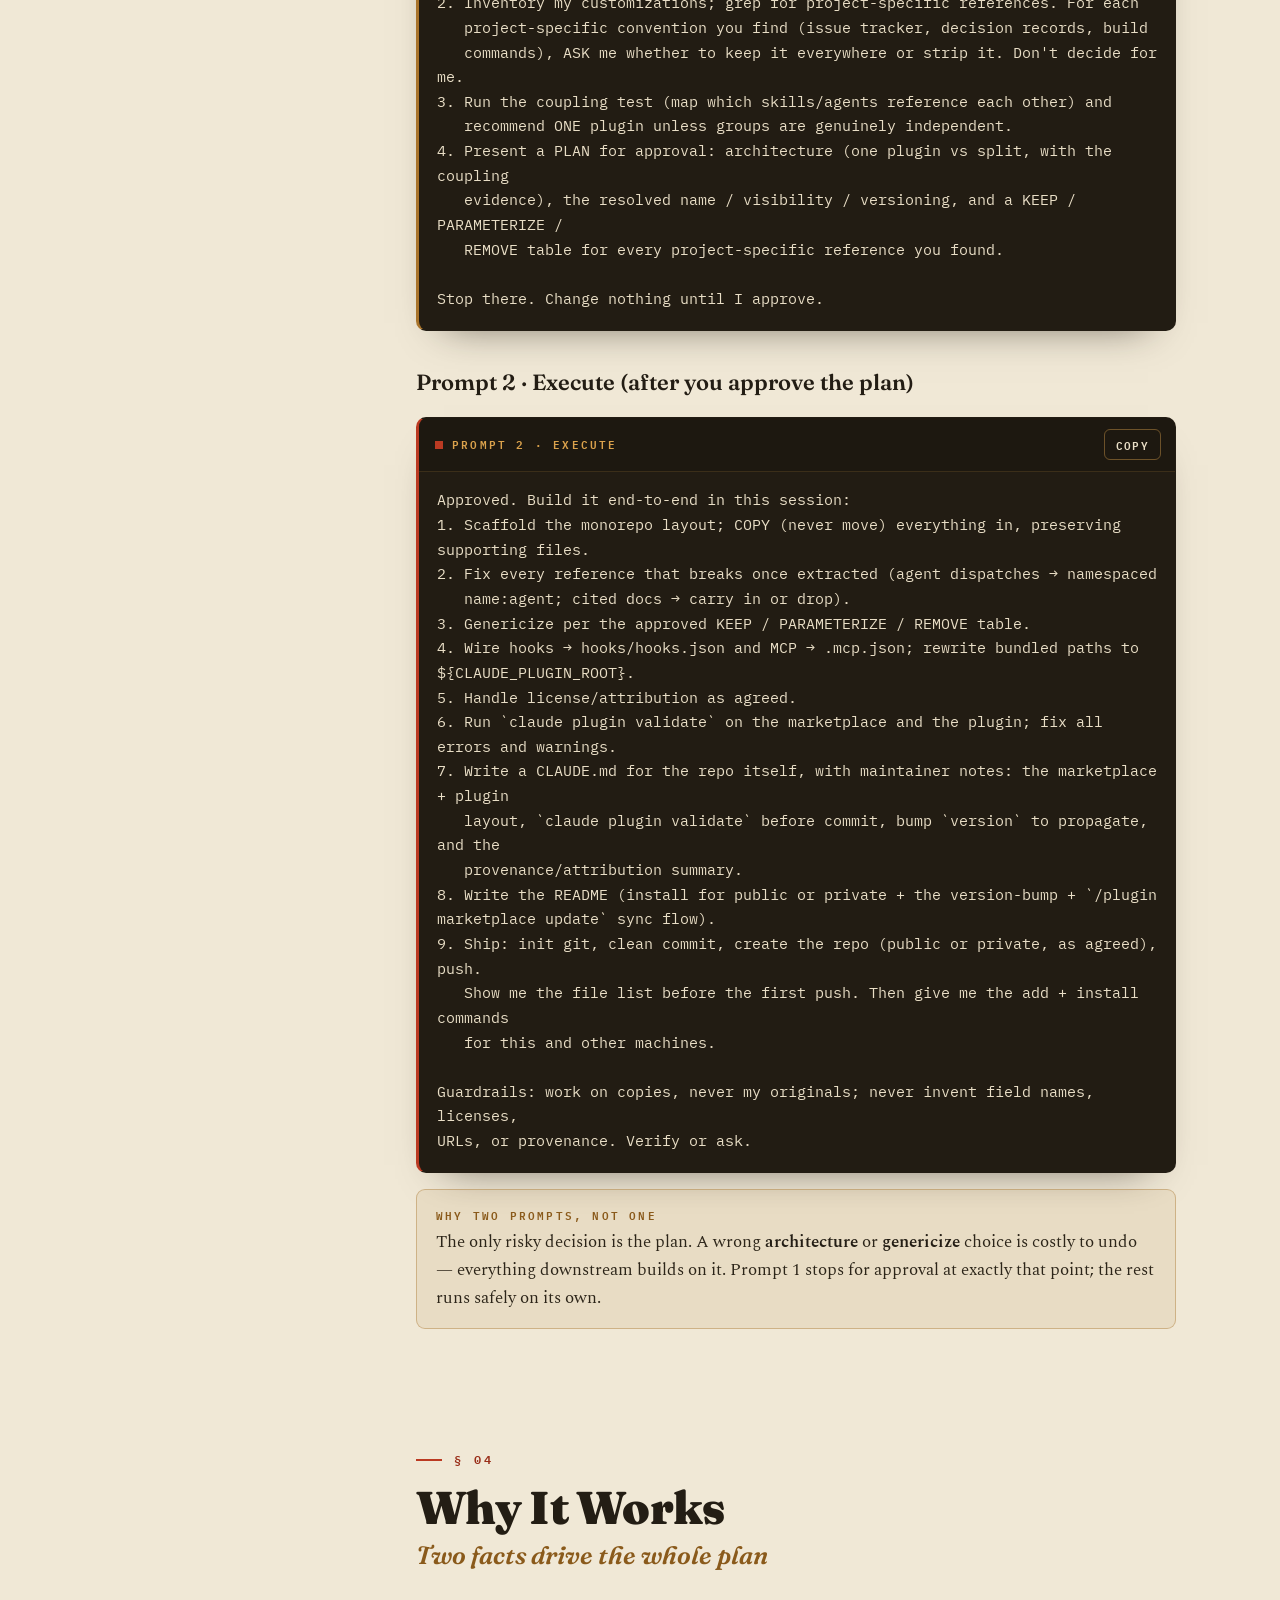
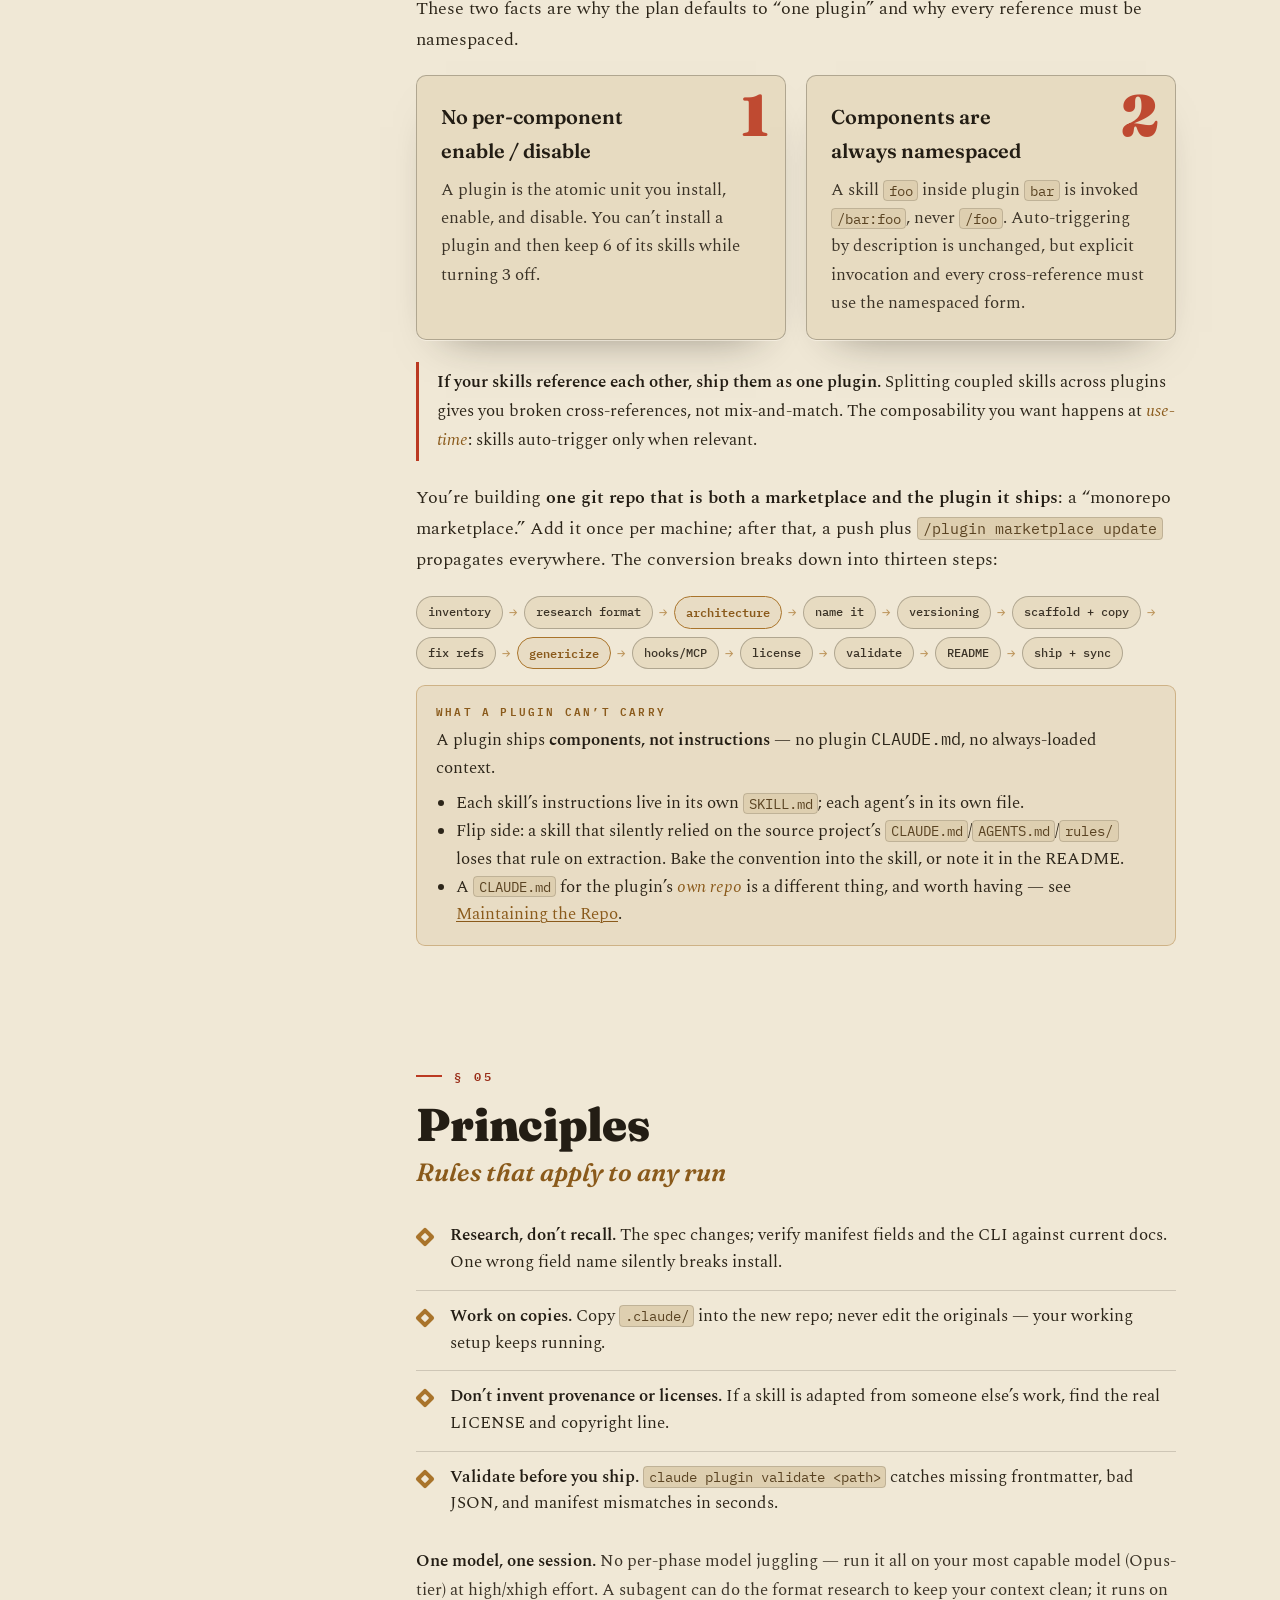
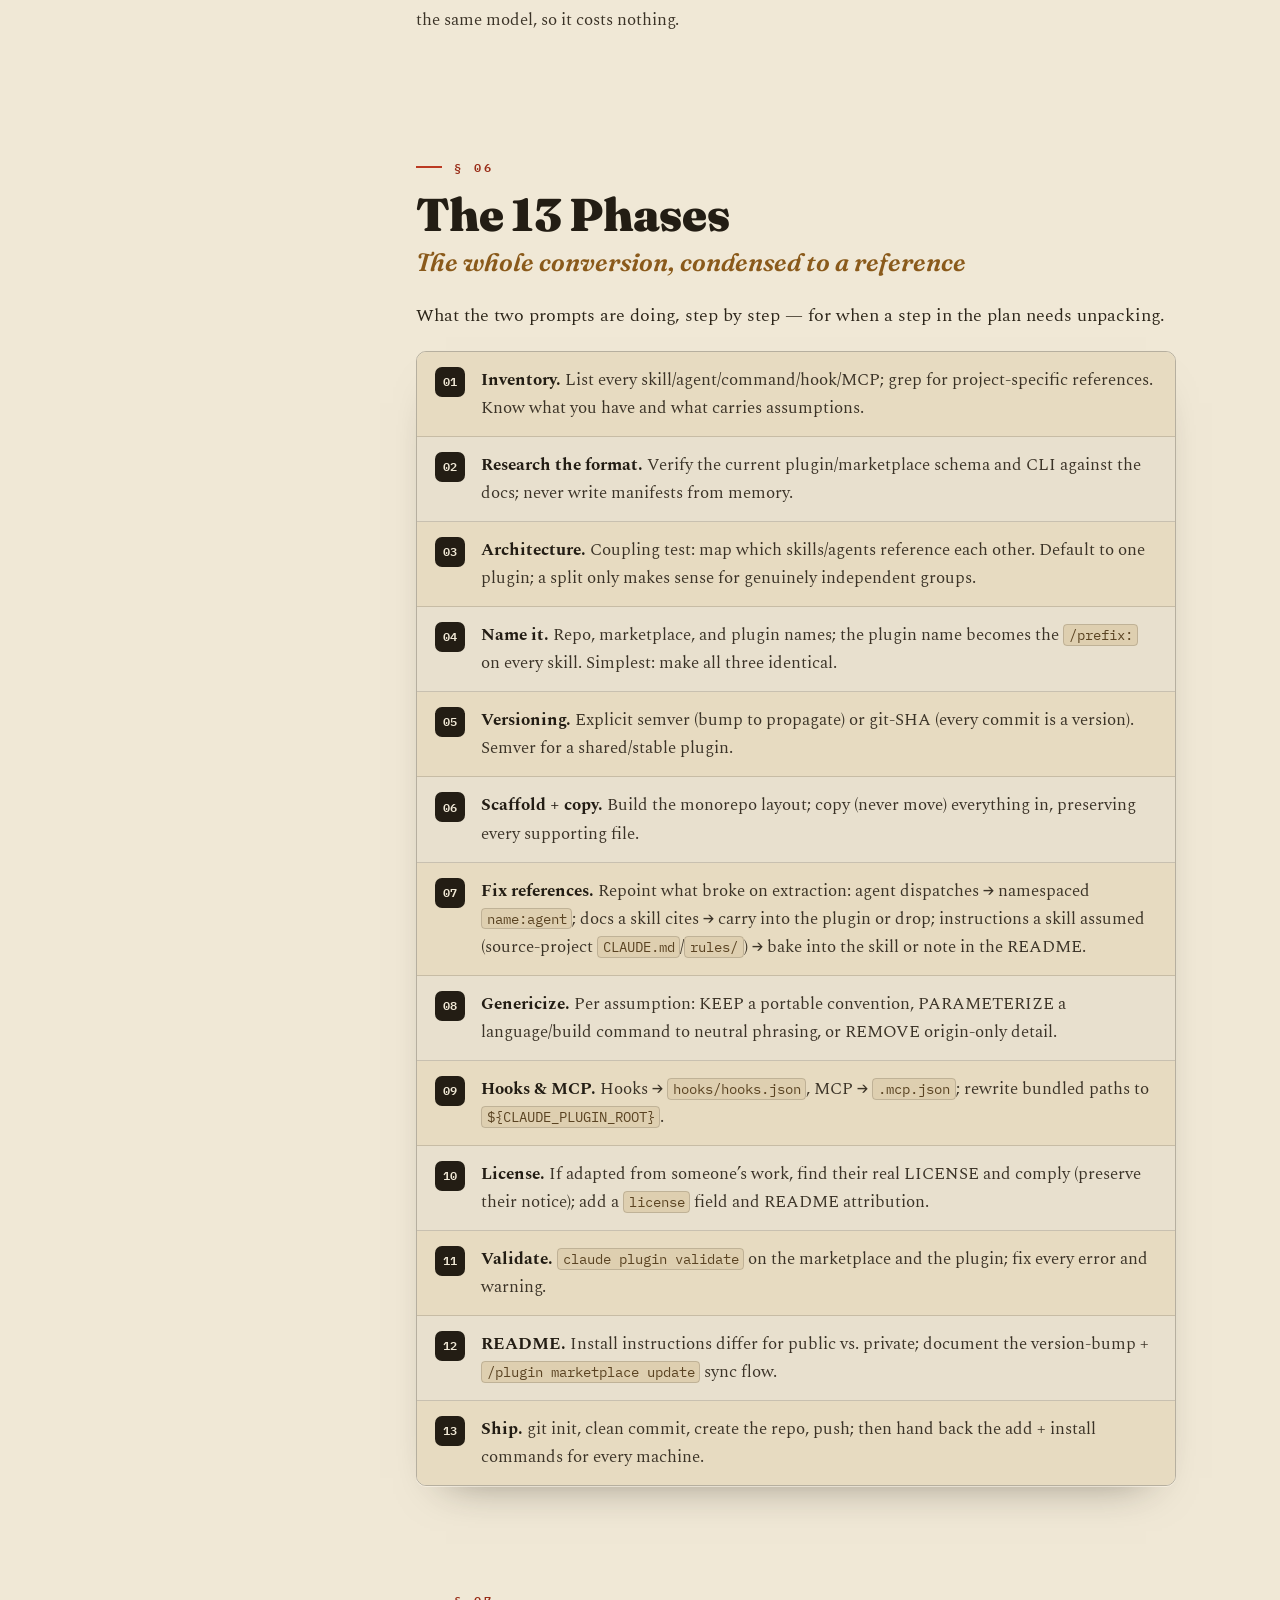
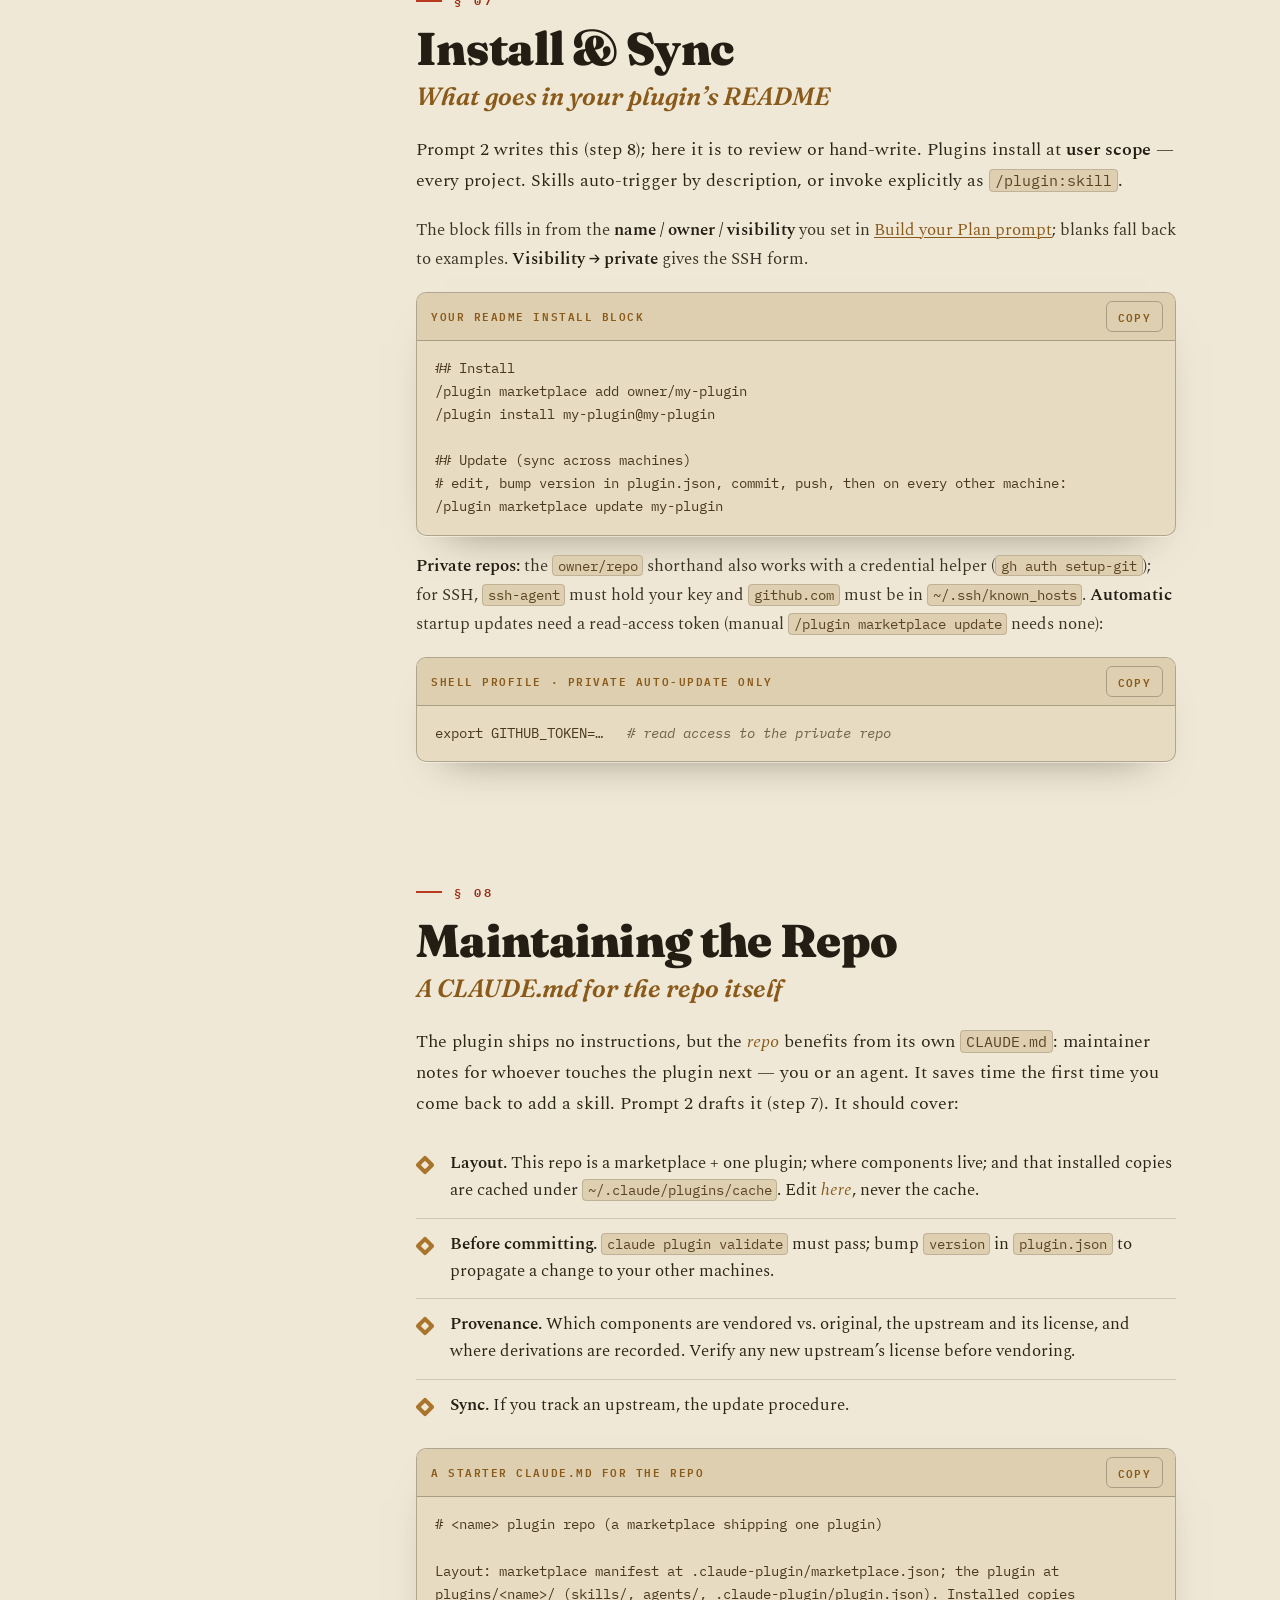
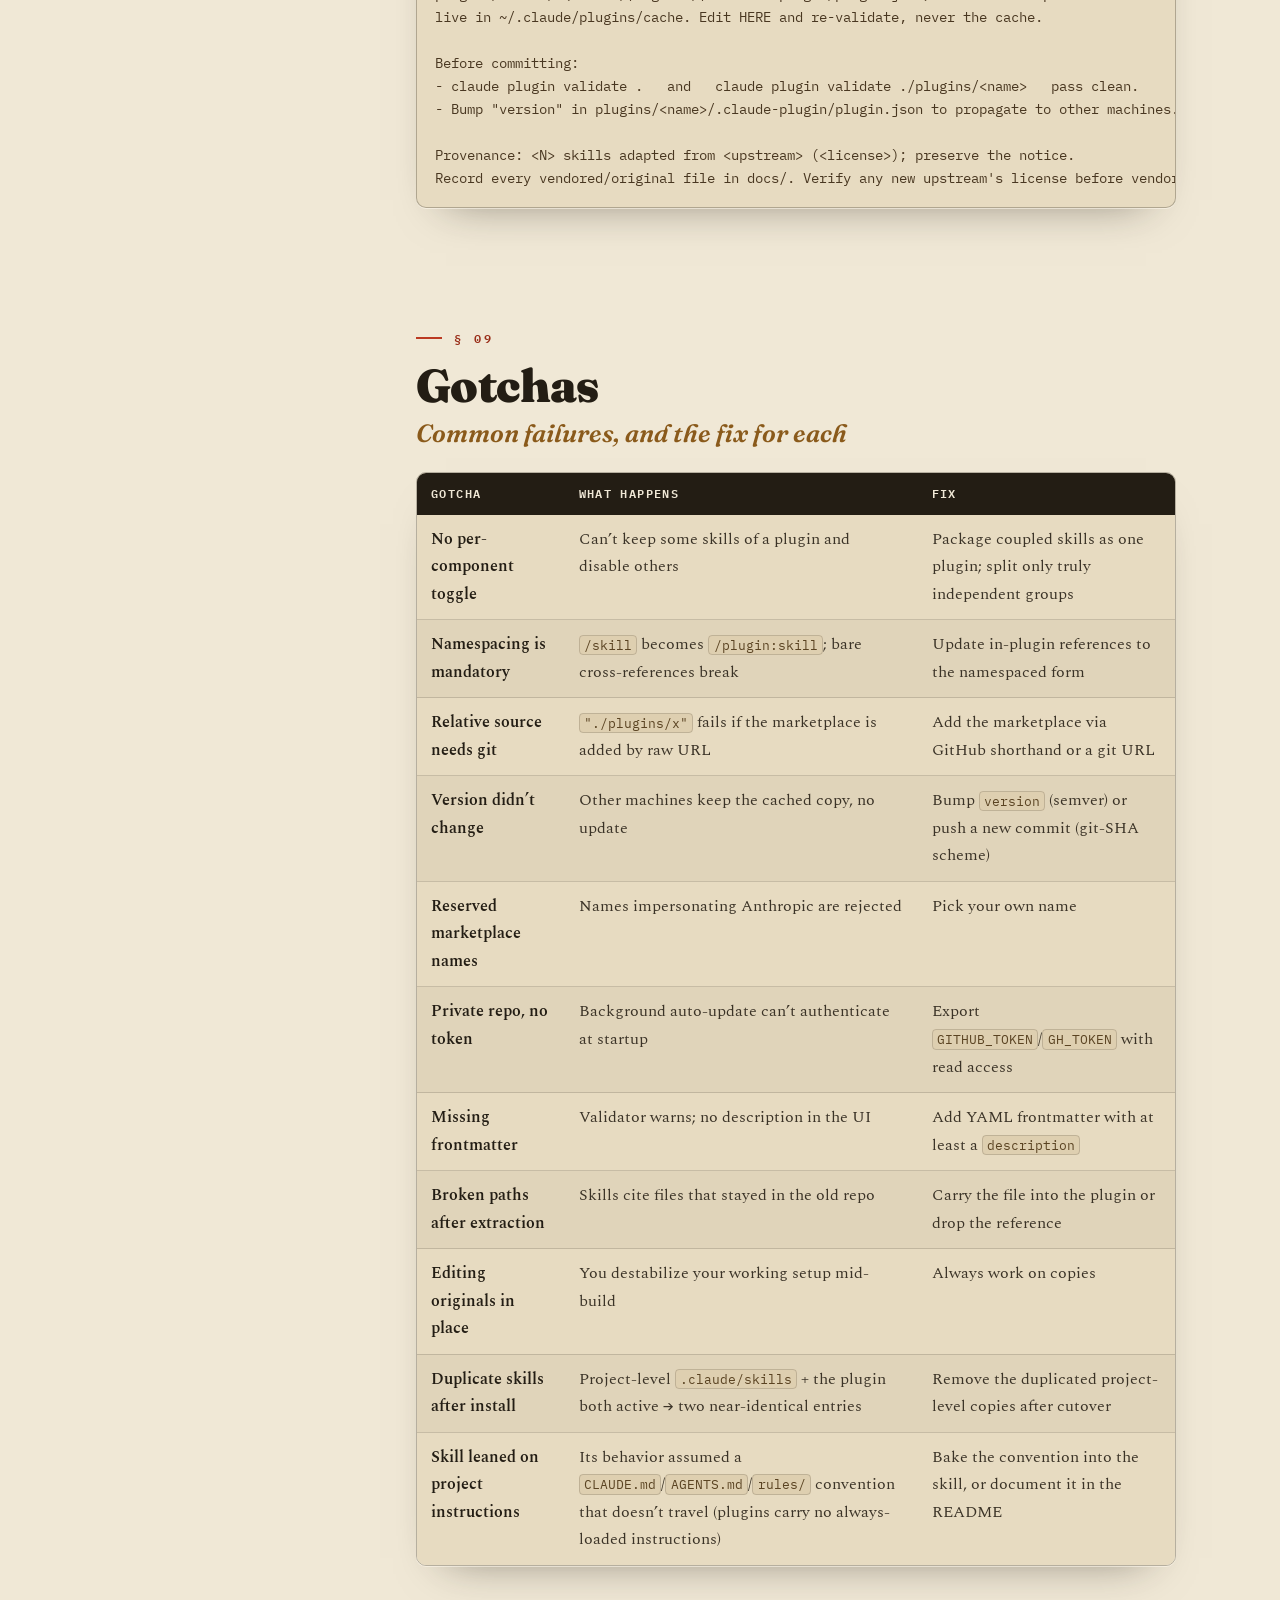
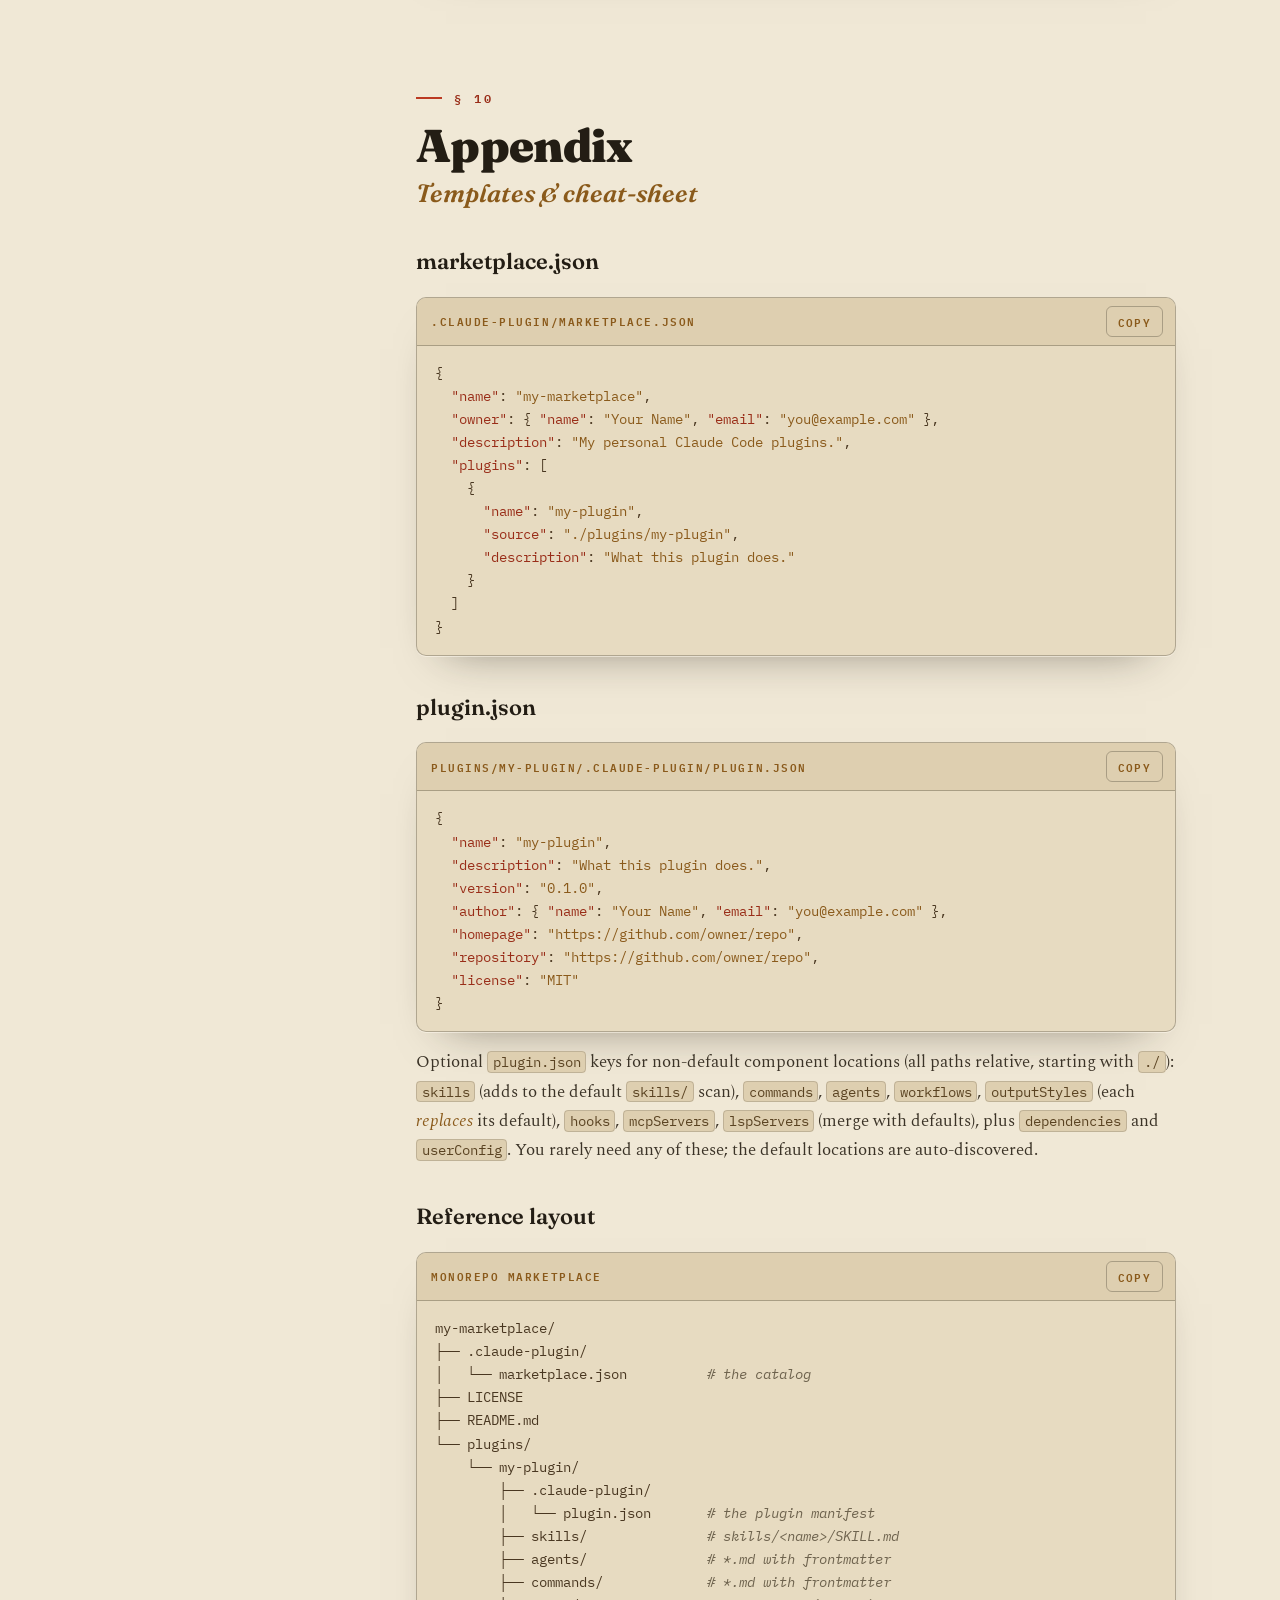
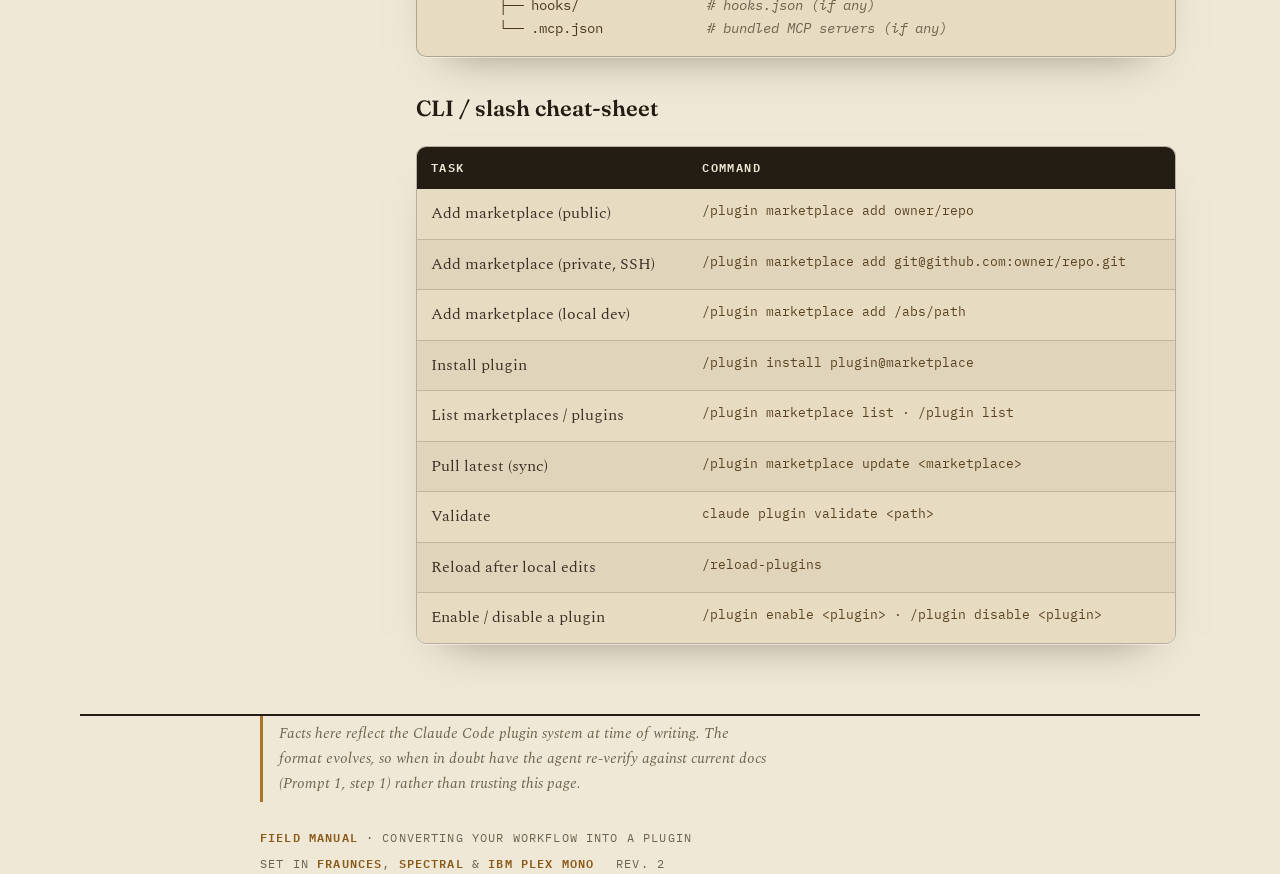
==== commit 89a00d3c: "docs: tighten plugin-conversion guide prose; ignore .playwright-mcp artifacts" ====
--- a/docs/guides/converting-your-workflow-to-a-plugin.html
+++ b/docs/guides/converting-your-workflow-to-a-plugin.html
@@ -3,7 +3,7 @@
 <head>
 <meta charset="utf-8">
 <meta name="viewport" content="width=device-width, initial-scale=1">
-<title>Converting Your Workflow into a Claude Code Plugin — Field Manual</title>
+<title>Converting Your Workflow into a Claude Code Plugin · Field Manual</title>
 <link rel="icon" href="data:image/svg+xml,%3Csvg xmlns='http://www.w3.org/2000/svg' viewBox='0 0 100 100'%3E%3Ctext y='.9em' font-size='90'%3E%F0%9F%8E%A9%3C/text%3E%3C/svg%3E">
 <link rel="preconnect" href="https://fonts.googleapis.com">
 <link rel="preconnect" href="https://fonts.gstatic.com" crossorigin>
@@ -35,7 +35,7 @@
   html{scroll-behavior:smooth}
   body{
     margin:0;background:var(--paper);color:var(--ink-body);
-    font-family:"Spectral",Georgia,serif;font-size:18px;line-height:1.66;
+    font-family:"Spectral",Georgia,serif;font-size:18px;line-height:1.72;
     -webkit-font-smoothing:antialiased;text-rendering:optimizeLegibility;overflow-x:hidden;
   }
   body::before{
@@ -76,7 +76,7 @@
   h1.title em{font-style:italic;font-weight:600;color:var(--brass-deep)}
   .dek{font-size:clamp(18px,2.4vw,22px);max-width:48ch;color:var(--ink-2);margin:0 0 4px}
   .audience{margin-top:22px;padding:14px 18px;border-left:3px solid var(--brass);
-    background:linear-gradient(90deg,rgba(169,116,43,.10),transparent);font-size:15.5px;color:var(--ink-2);max-width:62ch}
+    background:linear-gradient(90deg,rgba(169,116,43,.10),transparent);font-size:16.5px;color:var(--ink-2);max-width:62ch}
   .stamp{position:absolute;top:50px;right:0;font-family:"IBM Plex Mono",monospace;font-size:11px;
     letter-spacing:.18em;text-transform:uppercase;color:var(--brass-deep);border:1.5px solid var(--brass);
     border-radius:50%;width:104px;height:104px;display:grid;place-content:center;text-align:center;
@@ -87,13 +87,15 @@
   .sec-tag{font-family:"IBM Plex Mono",monospace;font-weight:600;font-size:12px;letter-spacing:.26em;
     text-transform:uppercase;color:var(--verm-deep);display:flex;align-items:center;gap:12px;margin-bottom:14px}
   .sec-tag::before{content:"";width:26px;height:2px;background:var(--verm)}
-  h2{font-family:"Fraunces",serif;font-optical-sizing:auto;font-weight:600;font-size:clamp(28px,4.4vw,40px);
-    line-height:1.06;letter-spacing:-.01em;color:var(--ink);margin:0 0 .5em}
+  h2{font-family:"Fraunces",serif;font-optical-sizing:auto;font-weight:900;font-size:clamp(32px,4.8vw,46px);
+    line-height:1.04;letter-spacing:-.015em;color:var(--ink);margin:0 0 .18em}
+  .sizzle{font-family:"Fraunces",serif;font-style:italic;font-weight:600;
+    font-size:clamp(19px,2.6vw,25px);line-height:1.25;color:var(--brass-deep);margin:0 0 .9em}
   h3{font-family:"Fraunces",serif;font-weight:600;font-size:22px;color:var(--ink);margin:1.5em 0 .5em}
   p{margin:0 0 1.05em}
   strong{color:var(--ink);font-weight:600}
   em{color:var(--brass-deep)}
-  .lead{font-size:17px;color:var(--ink-2)}
+  .lead{font-size:19px;line-height:1.7;color:var(--ink-2)}
 
   /* ---- interactive builder ---- */
   .builder{background:var(--paper-2);border:1px solid var(--line-2);border-radius:12px;
@@ -107,12 +109,12 @@
   .field.full{grid-column:1 / -1}
   .field label{font-family:"IBM Plex Mono",monospace;font-size:11px;letter-spacing:.13em;
     text-transform:uppercase;color:var(--brass-deep);font-weight:600}
-  .field input,.field select{font-family:"IBM Plex Mono",monospace;font-size:13.5px;color:var(--ink);
+  .field input,.field select{font-family:"IBM Plex Mono",monospace;font-size:14.5px;color:var(--ink);
     background:var(--paper);border:1px solid var(--line-2);border-radius:7px;padding:9px 11px;width:100%;
     transition:border-color .15s,box-shadow .15s}
   .field input:focus,.field select:focus{outline:none;border-color:var(--brass);box-shadow:0 0 0 3px rgba(169,116,43,.16)}
   .field input::placeholder{color:#a99a7e}
-  .builder .hint{font-size:13.5px;color:var(--muted);margin:16px 0 0}
+  .builder .hint{font-size:15px;color:var(--ink-2);margin:16px 0 0}
   .builder .hint b{color:var(--brass-deep);font-weight:600}
 
   /* prompt card (carbon copy) */
@@ -125,7 +127,7 @@
     text-transform:uppercase;color:var(--carbon-brass);display:flex;align-items:center;gap:9px}
   .prompt-tag .sq{width:8px;height:8px;background:var(--verm);display:inline-block}
   .prompt.live .prompt-tag .sq{background:var(--carbon-brass)}
-  .prompt-body{font-family:"IBM Plex Mono",monospace;font-size:13.3px;line-height:1.7;color:var(--carbon-ink);
+  .prompt-body{font-family:"IBM Plex Mono",monospace;font-size:14.5px;line-height:1.7;color:var(--carbon-ink);
     margin:0;padding:16px 18px 18px;white-space:pre-wrap;overflow-x:auto}
   .prompt-body .ph{color:var(--carbon-brass)}
 
@@ -146,7 +148,7 @@
   figure.code .copy{color:var(--brass-deep);border-color:var(--line-2)}
   figure.code .copy:hover{background:var(--brass);color:var(--paper);border-color:var(--brass)}
   figure.code pre{margin:0;padding:16px 18px;overflow-x:auto;font-family:"IBM Plex Mono",monospace;
-    font-size:13px;line-height:1.65;color:#493721}
+    font-size:14px;line-height:1.65;color:#493721}
   figure.code pre .c{color:var(--muted);font-style:italic}
   figure.code pre .k{color:var(--verm-deep)}
   figure.code pre .s{color:var(--brass-deep)}
@@ -159,7 +161,7 @@
   .fact .n{font-family:"Fraunces",serif;font-weight:900;font-size:58px;line-height:1;color:var(--verm);
     opacity:.9;position:absolute;top:10px;right:16px}
   .fact h4{font-family:"Fraunces",serif;font-weight:600;font-size:20px;margin:0 0 .4em;color:var(--ink);max-width:16ch}
-  .fact p{font-size:15.5px;margin:0;color:var(--ink-2)}
+  .fact p{font-size:17px;line-height:1.65;margin:0;color:var(--ink-2)}
   .consequence{margin-top:22px;border-left:3px solid var(--verm);padding:6px 0 6px 18px;font-size:17px}
 
   .pipeline{display:flex;flex-wrap:wrap;gap:8px 6px;align-items:center;margin:20px 0 4px}
@@ -170,7 +172,7 @@
 
   /* principles */
   ul.lessons{list-style:none;margin:0;padding:0}
-  ul.lessons li{position:relative;padding:13px 0 13px 34px;border-bottom:1px solid var(--line);font-size:16px}
+  ul.lessons li{position:relative;padding:13px 0 13px 34px;border-bottom:1px solid var(--line);font-size:16.5px;line-height:1.62}
   ul.lessons li:last-child{border-bottom:0}
   ul.lessons li::before{content:"";position:absolute;left:2px;top:20px;width:14px;height:14px;background:var(--brass);
     border-radius:2px;transform:rotate(45deg)}
@@ -179,8 +181,8 @@
 
   /* condensed 13-phase reference */
   .refgrid{margin:14px 0 0;border:1px solid var(--line-2);border-radius:10px;overflow:hidden;box-shadow:var(--shadow)}
-  .ref-item{display:flex;gap:16px;padding:13px 18px;background:var(--paper-2);border-bottom:1px solid var(--line);
-    font-size:15.5px;color:var(--ink-2)}
+  .ref-item{display:flex;gap:16px;padding:14px 18px;background:var(--paper-2);border-bottom:1px solid var(--line);
+    font-size:17px;line-height:1.65;color:var(--ink-2)}
   .ref-item:last-child{border-bottom:0}
   .ref-item:nth-child(even){background:rgba(35,29,20,.035)}
   .ref-n{font-family:"IBM Plex Mono",monospace;font-weight:600;font-size:12px;color:var(--paper);
@@ -189,7 +191,7 @@
 
   /* tables */
   .tablewrap{overflow-x:auto;margin:18px 0;border:1px solid var(--line-2);border-radius:10px;box-shadow:var(--shadow)}
-  table{border-collapse:collapse;width:100%;min-width:520px;background:var(--paper-2);font-size:14.5px}
+  table{border-collapse:collapse;width:100%;min-width:520px;background:var(--paper-2);font-size:16px}
   thead th{font-family:"IBM Plex Mono",monospace;font-weight:600;font-size:11.5px;letter-spacing:.12em;
     text-transform:uppercase;text-align:left;color:var(--paper);background:var(--ink);padding:11px 14px}
   tbody td{padding:11px 14px;border-bottom:1px solid var(--line);vertical-align:top;color:var(--ink-2)}
@@ -197,23 +199,32 @@
   tbody tr:nth-child(even){background:rgba(35,29,20,.035)}
   .mono-col{font-family:"IBM Plex Mono",monospace;font-size:13px;color:#5a4322}
 
-  .note{font-size:15.5px;color:var(--ink-2)}
+  .note{font-size:17px;color:var(--ink-2)}
   .note .lab{font-weight:600;color:var(--ink)}
   .callout{background:rgba(169,116,43,.10);border:1px solid rgba(169,116,43,.4);border-radius:9px;
-    padding:15px 18px;margin:16px 0;font-size:15.5px}
+    padding:16px 19px;margin:16px 0;font-size:16.5px;line-height:1.68;color:var(--ink-body)}
   .callout .lab{font-family:"IBM Plex Mono",monospace;font-weight:600;font-size:11px;letter-spacing:.2em;
     text-transform:uppercase;color:var(--brass-deep);display:block;margin-bottom:5px}
 
-  /* rail */
-  nav.rail{position:fixed;top:50%;left:24px;transform:translateY(-50%);z-index:40;display:none;flex-direction:column;gap:2px}
-  @media(min-width:1300px){nav.rail{display:flex}}
-  nav.rail a{font-family:"IBM Plex Mono",monospace;font-size:11px;font-weight:500;color:var(--muted);
-    text-decoration:none;padding:4px 8px;border-radius:5px;display:flex;align-items:center;gap:8px;
-    transition:color .15s}
-  nav.rail a .bar{width:14px;height:2px;background:var(--line-2);transition:width .2s,background .2s}
-  nav.rail a:hover{color:var(--brass-deep)}
-  nav.rail a.active{color:var(--ink);font-weight:600}
-  nav.rail a.active .bar{width:26px;background:var(--verm)}
+  /* side table of contents */
+  .layout{display:block}
+  aside.toc{display:none}
+  @media(min-width:1020px){
+    .layout{display:grid;grid-template-columns:264px minmax(0,1fr);gap:48px}
+    aside.toc{display:block}
+  }
+  .toc-inner{position:sticky;top:26px;border-top:2px solid var(--ink);padding:16px 0 6px}
+  .toc-head{font-family:"IBM Plex Mono",monospace;font-weight:600;font-size:12px;letter-spacing:.3em;
+    text-transform:uppercase;color:var(--verm-deep);margin-bottom:14px}
+  .toc a{display:flex;gap:11px;align-items:baseline;font-family:"Spectral",serif;font-size:17px;
+    line-height:1.4;color:var(--ink-2);text-decoration:none;padding:9px 8px 9px 14px;
+    border-left:2px solid var(--line);transition:color .15s,border-color .15s,background .15s}
+  .toc a .tn{font-family:"IBM Plex Mono",monospace;font-size:12px;font-weight:600;color:var(--muted);
+    letter-spacing:.06em;flex:none}
+  .toc a:hover{color:var(--verm-deep)}
+  .toc a.active{color:var(--ink);font-weight:600;border-left-color:var(--verm);
+    background:linear-gradient(90deg,rgba(187,58,34,.08),transparent)}
+  .toc a.active .tn{color:var(--verm-deep)}
 
   footer{border-top:2px solid var(--ink);margin-top:40px;padding:34px 0 60px}
   .caveat{font-size:14.5px;color:var(--muted);border-left:3px solid var(--brass);padding:6px 0 6px 16px;
@@ -230,17 +241,6 @@
 <body>
 <div class="progress" aria-hidden="true"></div>
 
-<nav class="rail" aria-label="Section index">
-  <a href="#fastpath"><span class="bar"></span>Fast path</a>
-  <a href="#why"><span class="bar"></span>Two facts</a>
-  <a href="#principles"><span class="bar"></span>Principles</a>
-  <a href="#reference"><span class="bar"></span>Reference · 13</a>
-  <a href="#install"><span class="bar"></span>Install</a>
-  <a href="#maintain"><span class="bar"></span>Maintain</a>
-  <a href="#gotchas"><span class="bar"></span>Gotchas</a>
-  <a href="#appendix"><span class="bar"></span>Appendix</a>
-</nav>
-
 <div class="wrap">
 
 <header class="mast">
@@ -248,34 +248,78 @@
     <div class="stamp">Two<br>Prompts<br>· Plan · Go</div>
     <div class="kicker"><span class="dot"></span>Claude Code<span class="dot"></span>Field Manual</div>
     <h1 class="title">Converting Your Workflow into a <em>Plugin</em></h1>
-    <p class="dek">Turn a pile of skills, agents, hooks, commands, and MCP servers into one installable plugin you can sync across every machine — in two prompts.</p>
+    <p class="dek">Turn your skills, agents, hooks, commands, and MCP servers into one installable plugin you can sync across every machine, in two prompts.</p>
     <div class="rule-row"><span>Plan → approve → go</span><span>Interview-driven</span><span>Rev. 2</span></div>
     <div class="audience"><strong>Audience.</strong> You already use Claude Code and keep skills/agents in <code>.claude/</code>. You want them packaged, versioned, and installable with one command everywhere you work.</div>
   </div>
 </header>
 
-<main class="shell">
+<main class="shell layout">
+
+<aside class="toc" aria-label="Table of contents">
+  <div class="toc-inner">
+    <div class="toc-head">Contents</div>
+    <a href="#why-plugin"><span class="tn">01</span>Why</a>
+    <a href="#packaging"><span class="tn">02</span>Packaging Model</a>
+    <a href="#fastpath"><span class="tn">03</span>The Fast Path</a>
+    <a href="#why"><span class="tn">04</span>Why It Works</a>
+    <a href="#principles"><span class="tn">05</span>Principles</a>
+    <a href="#reference"><span class="tn">06</span>The 13 Phases</a>
+    <a href="#install"><span class="tn">07</span>Install &amp; Sync</a>
+    <a href="#maintain"><span class="tn">08</span>Maintaining the Repo</a>
+    <a href="#gotchas"><span class="tn">09</span>Gotchas</a>
+    <a href="#appendix"><span class="tn">10</span>Appendix</a>
+  </div>
+</aside>
+
+<div class="content">
+
+<!-- WHY (do this at all) -->
+<section class="sec column" id="why-plugin">
+  <div class="sec-tag">§ 01</div>
+  <h2>Why</h2>
+  <p class="sizzle">Scale a consistent workflow across repos, people, and machines</p>
+  <p class="lead">A plugin turns your personal setup into <strong>one installable unit</strong>. Every repo, teammate, and machine gets the same skills, agents, and hooks — and one push updates them all.</p>
+  <ul class="lessons reveal">
+    <li><strong>Use it when</strong> repeatable skills, agents, or hooks belong in every repo or every teammate’s setup — or you want to open-source your workflow.</li>
+    <li><strong>Skip project-specific skills.</strong> A skill tied to one codebase (its build commands, issue tracker, file layout) stays in that project’s <code>.claude/</code>. Package only what travels.</li>
+    <li><strong>Skip the plugin entirely</strong> for one or two people on a few projects — a shared or copied <code>.claude/</code> is simpler. Convert when the copies start to drift.</li>
+  </ul>
+</section>
+
+<!-- PACKAGING MODEL -->
+<section class="sec column" id="packaging">
+  <div class="sec-tag">§ 02</div>
+  <h2>Mental Model for Packaging</h2>
+  <p class="sizzle">Determine composability first</p>
+  <ul class="lessons reveal">
+    <li><strong>Map the coupling.</strong> Which skills, agents, and hooks reference each other?</li>
+    <li><strong>Coupled workflows ship as one plugin</strong> — skills that invoke each other, agents a skill dispatches. Splitting them breaks cross-references.</li>
+    <li><strong>Split only what stands alone</strong> — e.g. a self-contained bootstrap workflow can be its own plugin. One marketplace carries both.</li>
+  </ul>
+</section>
 
 <!-- FAST PATH -->
 <section class="sec column" id="fastpath">
-  <div class="sec-tag">The fast path</div>
-  <h2>Two prompts: plan, then go</h2>
-  <p class="lead">The whole job collapses to <strong>two prompts in one session</strong>. Prompt&nbsp;1 interviews you for anything you don’t specify, then stops with a plan. You approve. Prompt&nbsp;2 builds and ships. Run both on your most capable model at high/xhigh effort — no model switching, so no reason to break it up further.</p>
-
-  <div class="callout"><span class="lab">Minimal entry — if you remember nothing else</span>“Convert my <code>.claude</code> at <code>&lt;path&gt;</code> into a plugin — interview me for the rest, then show me a plan before touching any files.” The interview fills in everything below.</div>
+  <div class="sec-tag">§ 03</div>
+  <h2>The Fast Path</h2>
+  <p class="sizzle">Two prompts: plan, then go</p>
+  <p class="lead"><strong>Two prompts, one session.</strong> Prompt&nbsp;1 interviews you, then stops with a plan. You approve. Prompt&nbsp;2 builds and ships. Run both on your most capable model at high/xhigh effort.</p>
+
+  <div class="callout"><span class="lab">Minimal entry</span>“Convert my <code>.claude</code> at <code>&lt;path&gt;</code> into a plugin. Interview me for the rest, then show me a plan before touching any files.” The interview fills in everything below.</div>
 
   <h3>Build your Plan prompt</h3>
-  <p class="note">Fill in what you’ve decided; leave the rest blank — the prompt tells the agent to interview you for it. The prompt below updates live. Hit <strong>Copy</strong> and paste it into Claude Code.</p>
+  <p class="note">Fill in what you know; leave the rest blank — every blank becomes an interview question. The prompt updates live below. <strong>Copy</strong> it into Claude Code.</p>
 
   <div class="builder reveal">
     <div class="builder-head"><span class="sq"></span>Your decisions</div>
     <div class="grid">
       <div class="field full">
-        <label for="f-source">Source path — your .claude dir</label>
+        <label for="f-source">Source path (your .claude dir)</label>
         <input id="f-source" type="text" placeholder="~/.claude   (or a project's ./.claude)">
       </div>
       <div class="field">
-        <label for="f-name">Name — repo = marketplace = plugin</label>
+        <label for="f-name">Name (repo = marketplace = plugin)</label>
         <input id="f-name" type="text" placeholder="my-plugin">
       </div>
       <div class="field">
@@ -295,15 +339,15 @@
         <select id="f-ver">
           <option value="">— (interview me)</option>
           <option value="explicit semver, start at 0.1.0">explicit semver (0.1.0)</option>
-          <option value="git-SHA — omit version; every commit is a version">git-SHA (every commit)</option>
+          <option value="git-SHA (omit version; every commit is a version)">git-SHA (every commit)</option>
         </select>
       </div>
       <div class="field full">
         <label for="f-attr">Is this a fork? If so from what repo?</label>
-        <input id="f-attr" type="text" placeholder="no   —or—   upstream owner/repo">
+        <input id="f-attr" type="text" placeholder="no   /   upstream owner/repo">
       </div>
     </div>
-    <p class="hint"><b>Tip:</b> every blank becomes an interview question — you can copy this with nothing filled in and let the agent walk you through it.</p>
+    <p class="hint"><b>Tip:</b> copy it with nothing filled in and let the interview do everything.</p>
   </div>
 
   <div class="prompt live" data-copy>
@@ -311,10 +355,10 @@
     <pre class="prompt-body copysrc" id="prompt1"></pre>
   </div>
 
-  <h3>Prompt 2 — Execute (after you approve the plan)</h3>
+  <h3>Prompt 2 · Execute (after you approve the plan)</h3>
   <div class="prompt" data-copy>
     <div class="prompt-top"><span class="prompt-tag"><span class="sq"></span>Prompt 2 · Execute</span><button class="copy" type="button">Copy</button></div>
-    <pre class="prompt-body copysrc">Approved — build it end-to-end in this session:
+    <pre class="prompt-body copysrc">Approved. Build it end-to-end in this session:
 1. Scaffold the monorepo layout; COPY (never move) everything in, preserving supporting files.
 2. Fix every reference that breaks once extracted (agent dispatches → namespaced
    name:agent; cited docs → carry in or drop).
@@ -322,32 +366,33 @@
 4. Wire hooks → hooks/hooks.json and MCP → .mcp.json; rewrite bundled paths to ${CLAUDE_PLUGIN_ROOT}.
 5. Handle license/attribution as agreed.
 6. Run `claude plugin validate` on the marketplace and the plugin; fix all errors and warnings.
-7. Write a CLAUDE.md for the repo itself — maintainer notes: the marketplace + plugin
+7. Write a CLAUDE.md for the repo itself, with maintainer notes: the marketplace + plugin
    layout, `claude plugin validate` before commit, bump `version` to propagate, and the
    provenance/attribution summary.
 8. Write the README (install for public or private + the version-bump + `/plugin marketplace update` sync flow).
-9. Ship: init git, clean commit, create the repo (public or private, as agreed), push —
-   show me the file list before the first push. Then give me the add + install commands
+9. Ship: init git, clean commit, create the repo (public or private, as agreed), push.
+   Show me the file list before the first push. Then give me the add + install commands
    for this and other machines.
 
 Guardrails: work on copies, never my originals; never invent field names, licenses,
-URLs, or provenance — verify or ask.</pre>
-  </div>
-
-  <div class="callout"><span class="lab">Why two prompts, not one</span>The only genuinely risky call is the plan — a wrong <strong>architecture</strong> or <strong>genericize</strong> decision is expensive to unwind, because everything downstream (namespaces, layout, every edited file) is built on it. Prompt&nbsp;1’s stop-for-approval is a cheap checkpoint at exactly that seam. Everything else is safe to run autonomously.</div>
+URLs, or provenance. Verify or ask.</pre>
+  </div>
+
+  <div class="callout"><span class="lab">Why two prompts, not one</span>The only risky decision is the plan. A wrong <strong>architecture</strong> or <strong>genericize</strong> choice is costly to undo — everything downstream builds on it. Prompt&nbsp;1 stops for approval at exactly that point; the rest runs safely on its own.</div>
 </section>
 
 <!-- WHY -->
 <section class="sec column" id="why">
-  <div class="sec-tag">Why it works</div>
-  <h2>The two facts that decide everything</h2>
-  <p>Internalize these — they’re why the plan defaults to “one plugin,” and why the agent must namespace references.</p>
+  <div class="sec-tag">§ 04</div>
+  <h2>Why It Works</h2>
+  <p class="sizzle">Two facts drive the whole plan</p>
+  <p>These two facts are why the plan defaults to “one plugin” and why every reference must be namespaced.</p>
   <div class="facts">
-    <div class="fact reveal"><span class="n">1</span><h4>No per-component enable / disable</h4><p>A plugin is the atomic unit you install, enable, and disable. You cannot install a plugin and then keep 6 of its skills while turning 3 off.</p></div>
+    <div class="fact reveal"><span class="n">1</span><h4>No per-component enable / disable</h4><p>A plugin is the atomic unit you install, enable, and disable. You can’t install a plugin and then keep 6 of its skills while turning 3 off.</p></div>
     <div class="fact reveal"><span class="n">2</span><h4>Components are always namespaced</h4><p>A skill <code>foo</code> inside plugin <code>bar</code> is invoked <code>/bar:foo</code>, never <code>/foo</code>. Auto-triggering by description is unchanged, but explicit invocation and every cross-reference must use the namespaced form.</p></div>
   </div>
-  <p class="consequence"><strong>If your skills reference each other, ship them as one plugin.</strong> Splitting coupled skills across plugins doesn’t give mix-and-match — it gives broken cross-references. Real composability for coupled skills is <em>use-time</em> (skills auto-fire only when relevant), not install-time.</p>
-  <p style="margin-top:22px">You are building <strong>one git repo that is both a marketplace and the plugin it ships</strong> — a “monorepo marketplace.” Add it once per machine; a git push plus <code>/plugin marketplace update</code> propagates the change everywhere else. Under the hood, that’s these thirteen moves:</p>
+  <p class="consequence"><strong>If your skills reference each other, ship them as one plugin.</strong> Splitting coupled skills across plugins gives you broken cross-references, not mix-and-match. The composability you want happens at <em>use-time</em>: skills auto-trigger only when relevant.</p>
+  <p style="margin-top:22px">You’re building <strong>one git repo that is both a marketplace and the plugin it ships</strong>: a “monorepo marketplace.” Add it once per machine; after that, a push plus <code>/plugin marketplace update</code> propagates everywhere. The conversion breaks down into thirteen steps:</p>
   <div class="pipeline">
     <span class="chip">inventory</span><span class="arr">→</span>
     <span class="chip">research format</span><span class="arr">→</span>
@@ -363,29 +408,36 @@
     <span class="chip">README</span><span class="arr">→</span>
     <span class="chip">ship + sync</span>
   </div>
-  <div class="callout"><span class="lab">What a plugin can’t carry</span>A plugin ships <strong>components, not instructions</strong> — there’s no plugin <code>CLAUDE.md</code> and no always-loaded context. Each skill’s instructions live in its own <code>SKILL.md</code>, each agent’s in its own file, so there’s no plugin-wide instruction file to author and no “create CLAUDE.md” step. Watch the flip side: a skill that silently relied on a rule from the source project’s <code>CLAUDE.md</code>/<code>AGENTS.md</code>/<code>rules/</code> loses it on extraction — bake the convention into the skill, or note it in the README. (A <code>CLAUDE.md</code> for the plugin’s <em>own repo</em> — for maintaining it — is a different thing worth having; see <a href="#maintain">Maintaining the plugin repo</a>.)</div>
+  <div class="callout"><span class="lab">What a plugin can’t carry</span>A plugin ships <strong>components, not instructions</strong> — no plugin <code>CLAUDE.md</code>, no always-loaded context.
+    <ul style="margin:8px 0 0;padding-left:20px">
+      <li>Each skill’s instructions live in its own <code>SKILL.md</code>; each agent’s in its own file.</li>
+      <li>Flip side: a skill that silently relied on the source project’s <code>CLAUDE.md</code>/<code>AGENTS.md</code>/<code>rules/</code> loses that rule on extraction. Bake the convention into the skill, or note it in the README.</li>
+      <li>A <code>CLAUDE.md</code> for the plugin’s <em>own repo</em> is a different thing, and worth having — see <a href="#maintain">Maintaining the Repo</a>.</li>
+    </ul></div>
 </section>
 
 <!-- PRINCIPLES -->
 <section class="sec column" id="principles">
-  <div class="sec-tag">How to drive the agent</div>
-  <h2>Principles — bake these into any run</h2>
+  <div class="sec-tag">§ 05</div>
+  <h2>Principles</h2>
+  <p class="sizzle">Rules that apply to any run</p>
   <ul class="lessons reveal">
-    <li><strong>Research, don’t recall.</strong> The plugin/marketplace spec changes. Have the agent verify manifest fields and the CLI against current docs — a single wrong field name silently breaks install.</li>
-    <li><strong>Work on copies.</strong> Copy <code>.claude/</code> into the new repo first; never edit the originals. Your working setup keeps running while you build.</li>
+    <li><strong>Research, don’t recall.</strong> The spec changes; verify manifest fields and the CLI against current docs. One wrong field name silently breaks install.</li>
+    <li><strong>Work on copies.</strong> Copy <code>.claude/</code> into the new repo; never edit the originals — your working setup keeps running.</li>
     <li><strong>Don’t invent provenance or licenses.</strong> If a skill is adapted from someone else’s work, find the real LICENSE and copyright line.</li>
     <li><strong>Validate before you ship.</strong> <code>claude plugin validate &lt;path&gt;</code> catches missing frontmatter, bad JSON, and manifest mismatches in seconds.</li>
   </ul>
-  <p class="note" style="margin-top:16px"><span class="lab">One model, one session.</span> With no model switching, drop the per-phase model juggling entirely: run the whole thing on your most capable model (Opus-tier) at high/xhigh effort. The agent can still spin up a subagent for the format research to keep your context clean — that runs on the same session model, so it costs you nothing.</p>
+  <p class="note" style="margin-top:16px"><span class="lab">One model, one session.</span> No per-phase model juggling — run it all on your most capable model (Opus-tier) at high/xhigh effort. A subagent can do the format research to keep your context clean; it runs on the same model, so it costs nothing.</p>
 </section>
 
 <!-- REFERENCE -->
 <section class="sec column" id="reference">
-  <div class="sec-tag">Reference</div>
-  <h2>The 13 phases, condensed</h2>
-  <p>What Prompt&nbsp;1 and Prompt&nbsp;2 are actually doing, step by step. Reach for this when a step in the plan needs unpacking.</p>
+  <div class="sec-tag">§ 06</div>
+  <h2>The 13 Phases</h2>
+  <p class="sizzle">The whole conversion, condensed to a reference</p>
+  <p>What the two prompts are doing, step by step — for when a step in the plan needs unpacking.</p>
   <div class="refgrid reveal">
-    <div class="ref-item"><span class="ref-n">01</span><div><b>Inventory.</b> List every skill/agent/command/hook/MCP and grep for project-specific references, so you know what you have and what carries assumptions.</div></div>
+    <div class="ref-item"><span class="ref-n">01</span><div><b>Inventory.</b> List every skill/agent/command/hook/MCP; grep for project-specific references. Know what you have and what carries assumptions.</div></div>
     <div class="ref-item"><span class="ref-n">02</span><div><b>Research the format.</b> Verify the current plugin/marketplace schema and CLI against the docs; never write manifests from memory.</div></div>
     <div class="ref-item"><span class="ref-n">03</span><div><b>Architecture.</b> Coupling test: map which skills/agents reference each other. Default to one plugin; a split only makes sense for genuinely independent groups.</div></div>
     <div class="ref-item"><span class="ref-n">04</span><div><b>Name it.</b> Repo, marketplace, and plugin names; the plugin name becomes the <code>/prefix:</code> on every skill. Simplest: make all three identical.</div></div>
@@ -403,53 +455,56 @@
 
 <!-- INSTALL -->
 <section class="sec column" id="install">
-  <div class="sec-tag">Install &amp; sync</div>
-  <h2>What goes in your plugin’s README</h2>
-  <p>Prompt&nbsp;2 writes this for you (step 7) — here’s the exact content so you can review or hand-write it. Plugins install at <strong>user scope</strong> (available in every project); skills auto-trigger by description and can also be invoked explicitly as <code>/plugin:skill</code>.</p>
-  <p class="note">The block below fills in from the <strong>name / owner / visibility</strong> you set in <a href="#fastpath">Build your Plan prompt</a> — blanks fall back to examples. Set <strong>Visibility → private</strong> up there to get the SSH form.</p>
+  <div class="sec-tag">§ 07</div>
+  <h2>Install &amp; Sync</h2>
+  <p class="sizzle">What goes in your plugin’s README</p>
+  <p>Prompt&nbsp;2 writes this (step 8); here it is to review or hand-write. Plugins install at <strong>user scope</strong> — every project. Skills auto-trigger by description, or invoke explicitly as <code>/plugin:skill</code>.</p>
+  <p class="note">The block fills in from the <strong>name / owner / visibility</strong> you set in <a href="#fastpath">Build your Plan prompt</a>; blanks fall back to examples. <strong>Visibility → private</strong> gives the SSH form.</p>
   <figure class="code" data-copy>
     <figcaption>your README install block<button class="copy" type="button">Copy</button></figcaption>
     <pre class="copysrc" id="install-block"></pre>
   </figure>
-  <p class="note"><strong>Private repos:</strong> the <code>owner/repo</code> shorthand also works with a configured credential helper (<code>gh auth setup-git</code>); <code>ssh-agent</code> must hold your key and <code>github.com</code> must be in <code>~/.ssh/known_hosts</code>. For <strong>automatic</strong> startup updates of a private marketplace, export a read-access token (manual <code>/plugin marketplace update</code> needs none):</p>
+  <p class="note"><strong>Private repos:</strong> the <code>owner/repo</code> shorthand also works with a credential helper (<code>gh auth setup-git</code>); for SSH, <code>ssh-agent</code> must hold your key and <code>github.com</code> must be in <code>~/.ssh/known_hosts</code>. <strong>Automatic</strong> startup updates need a read-access token (manual <code>/plugin marketplace update</code> needs none):</p>
   <figure class="code" data-copy>
-    <figcaption>shell profile — private auto-update only<button class="copy" type="button">Copy</button></figcaption>
+    <figcaption>shell profile · private auto-update only<button class="copy" type="button">Copy</button></figcaption>
     <pre class="copysrc">export GITHUB_TOKEN=…   <span class="c"># read access to the private repo</span></pre>
   </figure>
 </section>
 
 <!-- MAINTAIN -->
 <section class="sec column" id="maintain">
-  <div class="sec-tag">Maintaining the plugin repo</div>
-  <h2>A CLAUDE.md for the repo itself</h2>
-  <p>The plugin ships no instructions — but the <em>repo</em> benefits from a <code>CLAUDE.md</code> (and <code>AGENTS.md</code>) of its own: maintainer-facing notes for whoever — you or an agent — touches the plugin later. Not required, but it pays for itself the first time you come back to add a skill or sync from upstream. Prompt&nbsp;2 writes a first draft (step 7); here’s what it should cover.</p>
+  <div class="sec-tag">§ 08</div>
+  <h2>Maintaining the Repo</h2>
+  <p class="sizzle">A CLAUDE.md for the repo itself</p>
+  <p>The plugin ships no instructions, but the <em>repo</em> benefits from its own <code>CLAUDE.md</code>: maintainer notes for whoever touches the plugin next — you or an agent. It saves time the first time you come back to add a skill. Prompt&nbsp;2 drafts it (step 7). It should cover:</p>
   <ul class="lessons reveal">
-    <li><strong>Layout.</strong> This repo is a marketplace + one plugin; where components live; and that installed copies are cached under <code>~/.claude/plugins/cache</code> — edit <em>here</em>, never the cache.</li>
+    <li><strong>Layout.</strong> This repo is a marketplace + one plugin; where components live; and that installed copies are cached under <code>~/.claude/plugins/cache</code>. Edit <em>here</em>, never the cache.</li>
     <li><strong>Before committing.</strong> <code>claude plugin validate</code> must pass; bump <code>version</code> in <code>plugin.json</code> to propagate a change to your other machines.</li>
     <li><strong>Provenance.</strong> Which components are vendored vs. original, the upstream and its license, and where derivations are recorded. Verify any new upstream’s license before vendoring.</li>
     <li><strong>Sync.</strong> If you track an upstream, the update procedure.</li>
   </ul>
   <figure class="code" data-copy>
     <figcaption>a starter CLAUDE.md for the repo<button class="copy" type="button">Copy</button></figcaption>
-    <pre class="copysrc"># &lt;name&gt; — plugin repo (a marketplace shipping one plugin)
+    <pre class="copysrc"># &lt;name&gt; plugin repo (a marketplace shipping one plugin)
 
 Layout: marketplace manifest at .claude-plugin/marketplace.json; the plugin at
 plugins/&lt;name&gt;/ (skills/, agents/, .claude-plugin/plugin.json). Installed copies
-live in ~/.claude/plugins/cache — edit HERE and re-validate, never the cache.
+live in ~/.claude/plugins/cache. Edit HERE and re-validate, never the cache.
 
 Before committing:
 - claude plugin validate .   and   claude plugin validate ./plugins/&lt;name&gt;   pass clean.
 - Bump "version" in plugins/&lt;name&gt;/.claude-plugin/plugin.json to propagate to other machines.
 
-Provenance: &lt;N&gt; skills adapted from &lt;upstream&gt; (&lt;license&gt;) — preserve the notice.
+Provenance: &lt;N&gt; skills adapted from &lt;upstream&gt; (&lt;license&gt;); preserve the notice.
 Record every vendored/original file in docs/. Verify any new upstream's license before vendoring.</pre>
   </figure>
 </section>
 
 <!-- GOTCHAS -->
 <section class="sec column" id="gotchas">
-  <div class="sec-tag">Gotchas</div>
-  <h2>What bites, and the fix</h2>
+  <div class="sec-tag">§ 09</div>
+  <h2>Gotchas</h2>
+  <p class="sizzle">Common failures, and the fix for each</p>
   <div class="tablewrap reveal">
     <table>
       <thead><tr><th>Gotcha</th><th>What happens</th><th>Fix</th></tr></thead>
@@ -472,8 +527,9 @@
 
 <!-- APPENDIX -->
 <section class="sec column" id="appendix">
-  <div class="sec-tag">Appendix</div>
-  <h2>Templates &amp; cheat-sheet</h2>
+  <div class="sec-tag">§ 10</div>
+  <h2>Appendix</h2>
+  <p class="sizzle">Templates &amp; cheat-sheet</p>
 
   <h3>marketplace.json</h3>
   <figure class="code" data-copy>
@@ -505,7 +561,7 @@
   <span class="k">"license"</span>: <span class="s">"MIT"</span>
 }</pre>
   </figure>
-  <p class="note">Optional <code>plugin.json</code> keys for non-default component locations (all paths relative, starting with <code>./</code>): <code>skills</code> (adds to the default <code>skills/</code> scan), <code>commands</code>, <code>agents</code>, <code>workflows</code>, <code>outputStyles</code> (each <em>replaces</em> its default), <code>hooks</code>, <code>mcpServers</code>, <code>lspServers</code> (merge with defaults), plus <code>dependencies</code> and <code>userConfig</code>. You rarely need any of these — the default locations are auto-discovered.</p>
+  <p class="note">Optional <code>plugin.json</code> keys for non-default component locations (all paths relative, starting with <code>./</code>): <code>skills</code> (adds to the default <code>skills/</code> scan), <code>commands</code>, <code>agents</code>, <code>workflows</code>, <code>outputStyles</code> (each <em>replaces</em> its default), <code>hooks</code>, <code>mcpServers</code>, <code>lspServers</code> (merge with defaults), plus <code>dependencies</code> and <code>userConfig</code>. You rarely need any of these; the default locations are auto-discovered.</p>
 
   <h3>Reference layout</h3>
   <figure class="code" data-copy>
@@ -545,11 +601,13 @@
   </div>
 </section>
 
+</div><!-- /content -->
+
 </main>
 
 <footer class="shell">
   <div class="column">
-    <p class="caveat">Facts here reflect the Claude Code plugin system at time of writing. The format evolves — when in doubt, have the agent re-verify against current docs (Prompt&nbsp;1, step 1) rather than trusting this page.</p>
+    <p class="caveat">Facts here reflect the Claude Code plugin system at time of writing. The format evolves, so when in doubt have the agent re-verify against current docs (Prompt&nbsp;1, step 1) rather than trusting this page.</p>
     <div class="colophon">
       <span><b>Field Manual</b> · Converting Your Workflow into a Plugin</span>
       <span>Set in <b>Fraunces</b>, <b>Spectral</b> &amp; <b>IBM Plex Mono</b></span>
@@ -594,15 +652,15 @@
 "- Versioning: " + (val(f.ver) || BLANK) + "\n" +
 "- Is this a fork? If so, from what repo: " + (val(f.attr) || BLANK) + "\n" +
 "\n" +
-"For anything I left blank, INTERVIEW me — one topic at a time, recommend a default,\n" +
+"For anything I left blank, INTERVIEW me: one topic at a time, recommend a default,\n" +
 "and wait for my answer. Don't guess my name or my conventions.\n" +
 "\n" +
 "Then, before touching any files:\n" +
 "1. Verify the CURRENT plugin/marketplace format against the docs (don't recall from memory).\n" +
 "2. Inventory my customizations; grep for project-specific references. For each\n" +
 "   project-specific convention you find (issue tracker, decision records, build\n" +
-"   commands), ASK me whether to keep it everywhere or strip it — don't decide for me.\n" +
-"3. Run the coupling test — map which skills/agents reference each other — and\n" +
+"   commands), ASK me whether to keep it everywhere or strip it. Don't decide for me.\n" +
+"3. Run the coupling test (map which skills/agents reference each other) and\n" +
 "   recommend ONE plugin unless groups are genuinely independent.\n" +
 "4. Present a PLAN for approval: architecture (one plugin vs split, with the coupling\n" +
 "   evidence), the resolved name / visibility / versioning, and a KEEP / PARAMETERIZE /\n" +
@@ -623,7 +681,7 @@
 "/plugin install " + n + "@" + n + "\n" +
 "\n" +
 "## Update (sync across machines)\n" +
-"# edit, bump version in plugin.json, commit, push — then on every other machine:\n" +
+"# edit, bump version in plugin.json, commit, push, then on every other machine:\n" +
 "/plugin marketplace update " + n
     );
   }
@@ -665,8 +723,8 @@
     {rootMargin:'0px 0px -8% 0px', threshold:0.08});
   document.querySelectorAll('.reveal').forEach(function(el){ io.observe(el); });
 
-  // ---- rail active state ----
-  var links=Array.prototype.slice.call(document.querySelectorAll('nav.rail a')), map={};
+  // ---- TOC active state ----
+  var links=Array.prototype.slice.call(document.querySelectorAll('.toc a')), map={};
   links.forEach(function(a){ var id=a.getAttribute('href').slice(1), s=document.getElementById(id); if(s) map[id]=a; });
   var spy=new IntersectionObserver(function(es){ es.forEach(function(e){ var a=map[e.target.id]; if(!a) return;
     if(e.isIntersecting){ links.forEach(function(l){l.classList.remove('active');}); a.classList.add('active'); } }); },
